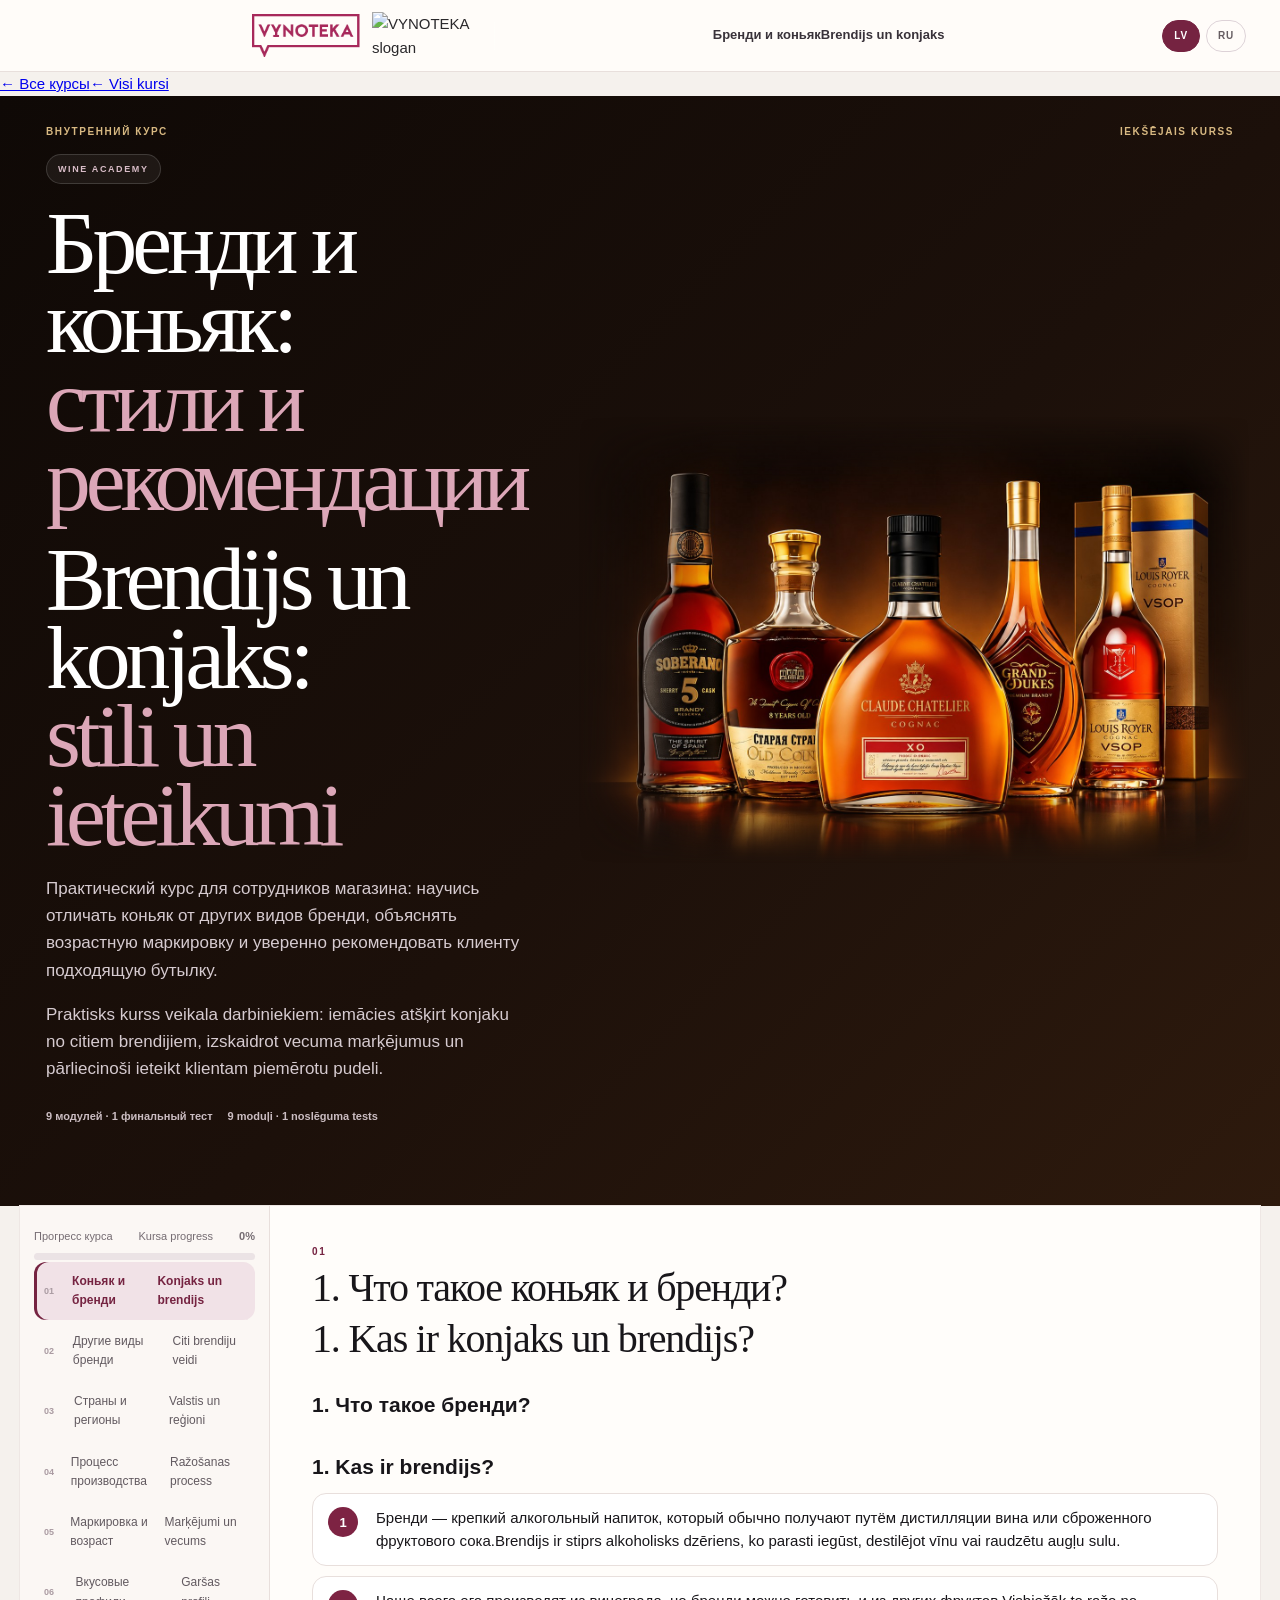
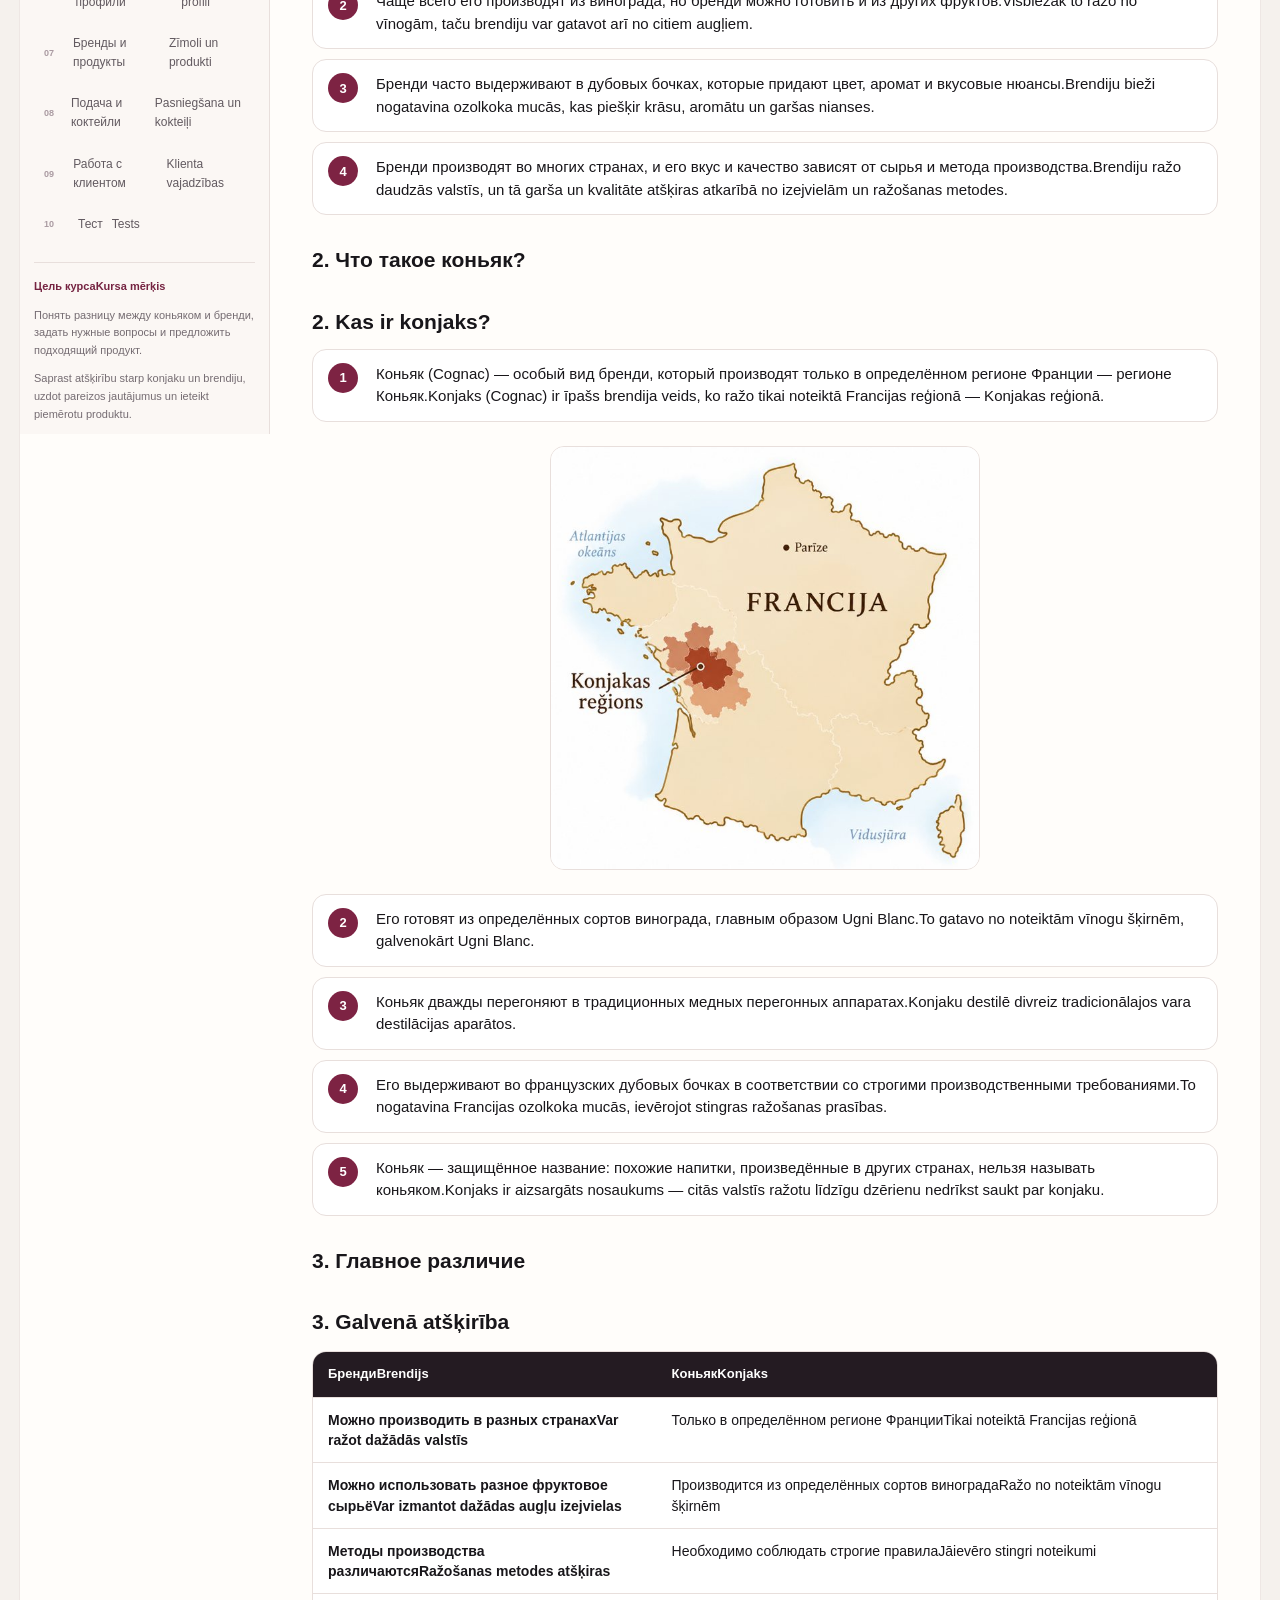
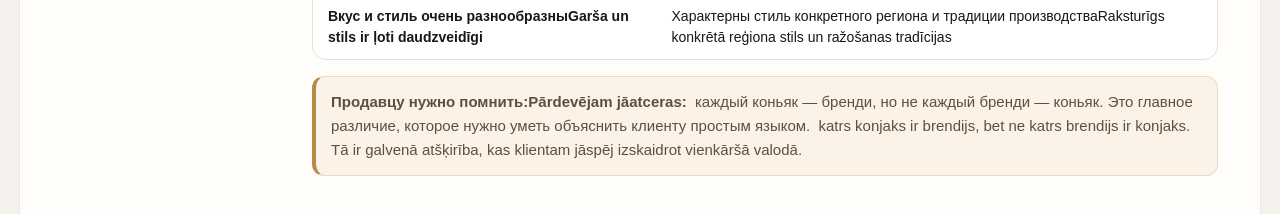
==== brandy.html @ 16ff28db "Add files via upload" ====
<!doctype html><html lang="lv"><head><meta charset="utf-8"><meta name="viewport" content="width=device-width,initial-scale=1"><title>VYNOTEKA — Viskijs / Виски</title><link rel="stylesheet" href="style.css"><style>
.fact-list{display:grid;gap:10px;margin:0 0 18px}.fact{display:grid;grid-template-columns:36px 1fr;gap:12px;align-items:start;background:#fff;border:1px solid var(--line);border-radius:14px;padding:13px 15px;line-height:1.5}.fact>b{width:30px;height:30px;border-radius:50%;background:#7d2343;color:#fff;display:grid;place-items:center;font-size:13px}
.fig{margin:4px 0 6px;border:1px solid var(--line);border-radius:14px;background:#fff;overflow:hidden}.fig img{display:block;width:100%;height:auto}.fig.narrow{max-width:430px;margin:14px auto}
.info-card .row{margin:9px 0 0;font-size:14px;line-height:1.5}.info-card .row b{display:block;color:#7d2343;font-size:11px;text-transform:uppercase;letter-spacing:.07em;margin-bottom:2px}.info-card .row.client{background:#fbf3e4;border-left:3px solid #c9a15b;padding:8px 10px;border-radius:8px}.info-card .row.warn{background:#f6eef1;border-left:3px solid #7d2343;padding:8px 10px;border-radius:8px}.info-card .num{display:inline-block;color:#c9a15b;font-weight:900;font-size:12px;letter-spacing:.1em;margin-bottom:4px}
h3.sub{margin:28px 0 10px;font-size:21px}
.table-wrap{overflow-x:auto;margin:12px 0 16px}table.edu{width:100%;border-collapse:separate;border-spacing:0;background:#fff;border:1px solid var(--line);border-radius:14px;overflow:hidden}.edu th{background:#241b22;color:#fff;text-align:left;padding:12px 15px;font-size:13px}.edu td{padding:12px 15px;border-top:1px solid var(--line);font-size:14px;line-height:1.45;vertical-align:top}.edu td:first-child{font-weight:800;width:38%}
.check-list{list-style:none;padding:0;margin:0 0 14px;display:grid;gap:8px}.check-list li{background:#fff;border:1px solid var(--line);border-left:4px solid #7d2343;border-radius:10px;padding:11px 14px;line-height:1.5;font-size:14px}
.dialog{display:grid;gap:10px;margin:8px 0 6px}.dialog>div{display:grid;grid-template-columns:140px 1fr;gap:12px;background:#fff;border:1px solid var(--line);border-radius:12px;padding:12px 14px;line-height:1.5}.dialog b{color:#7d2343;font-size:12px;letter-spacing:.06em}.dialog .rec{background:#fbf3e4;border-color:#e2cfa5}
.ex-bottles{display:flex;justify-content:center;gap:8px;margin:12px 0 4px}.ex-bottles figure{flex:0 0 calc(33.333% - 6px);min-width:0}.ex-bottles figure{margin:0;text-align:center;background:#fff;border:1px solid var(--line);border-radius:12px;padding:8px 4px 6px}.ex-bottles img{display:block;width:100%;height:150px;object-fit:contain;margin-bottom:5px}.ex-bottles figcaption{font-size:11px;font-weight:800;line-height:1.25;color:#241b22}
.brand-tiles{display:grid;grid-template-columns:1fr 1fr;gap:8px;margin:10px 0 2px}.brand-tiles div{height:62px;border:1px solid var(--line);border-radius:10px;background:#fff;display:flex;align-items:center;justify-content:center;padding:7px 9px;overflow:hidden}.brand-tiles img{display:block;max-width:100%;max-height:100%;object-fit:contain}.brand-tiles div.fill{padding:0;border:0}.brand-tiles div.fill img{width:100%;height:100%;object-fit:cover}
.brand-tiles div.span2{grid-column:span 2}
@media(max-width:650px){.fact{grid-template-columns:30px 1fr;padding:11px}.dialog>div{grid-template-columns:1fr;gap:4px}.edu td:first-child{width:auto}h3.sub{font-size:18px}}
</style><style>
.pgrid{display:grid;grid-template-columns:repeat(auto-fit,minmax(var(--min,200px),1fr));gap:14px;margin:0 0 18px}.pgrid.two{grid-template-columns:repeat(2,minmax(0,1fr));max-width:640px}
.pcard{background:#fff;border:1px solid var(--line);border-radius:18px;padding:14px;display:flex;flex-direction:column;gap:8px;box-shadow:var(--shadow)}.pcard .pic{height:190px;display:flex;align-items:center;justify-content:center;background:#fff;border-radius:12px;overflow:hidden}.pcard .pic img{display:block;max-width:100%;max-height:100%;object-fit:contain}.pcard .pic.photo img{width:100%;height:100%;object-fit:cover}
.pcard .tag{font-size:11px;font-weight:800;letter-spacing:.08em;text-transform:uppercase;color:#7d2343}.pcard h3{margin:0;font-size:18px}.pcard p{margin:0;font-size:14px;line-height:1.5}
.info-card .row.fun{background:#eef3f7;border-left:3px solid #6b8aa5;padding:8px 10px;border-radius:8px}
#landing.brandy-landing{background:linear-gradient(135deg,#0f0906 0%,#1c100a 55%,#2e1a0d 100%)}
#landing.brandy-landing .landing-hero{grid-template-columns:.8fr 1.2fr;min-height:520px}
.brandy-hero-side{display:flex;align-items:center;justify-content:center;min-width:0}
.brandy-hero-image{display:block;width:100%;max-width:840px;height:auto;margin:0 -30px 0 0;-webkit-mask-image:linear-gradient(to right,transparent 0,#000 20%,#000 90%,transparent 100%),linear-gradient(to bottom,transparent 0,#000 16%,#000 84%,transparent 100%);-webkit-mask-composite:source-in;mask-image:linear-gradient(to right,transparent 0,#000 20%,#000 90%,transparent 100%),linear-gradient(to bottom,transparent 0,#000 16%,#000 84%,transparent 100%);mask-composite:intersect}
@media(max-width:1050px){#landing.brandy-landing .landing-hero{grid-template-columns:1fr;min-height:auto}.brandy-hero-image{margin:0 auto;max-width:680px}}
p.lead{line-height:1.55;margin:0 0 14px}
</style></head><body><header class="topbar">
  <div class="brand brand-logos"><img class="brand-logo-main" alt="VYNOTEKA" src="[data-uri]"><img class="brand-logo-slogan" alt="VYNOTEKA slogan" src="assets/slogan_lv_transparent.png"></div>
  <div class="top-center"><span data-ru>Бренди и коньяк</span><span data-lv>Brendijs un konjaks</span></div>
  <div class="language-switch">
    <button id="lvBtn" class="lang active">LV</button>
    <button id="ruBtn" class="lang">RU</button>
  </div>
</header><div class="course-homebar"><a href="index.html"><span data-ru>← Все курсы</span><span data-lv>← Visi kursi</span></a></div><section id="landing" class="landing whisky-landing brandy-landing">
  <div class="landing-wrap">
    <div class="landing-topline">
      <span class="eyebrow" data-ru>ВНУТРЕННИЙ КУРС</span>
      <span class="eyebrow" data-lv>IEKŠĒJAIS KURSS</span>
    </div>
    <div class="landing-hero">
      <div class="hero-copy">
        <div class="hero-kicker">WINE ACADEMY</div>
        <h1 data-ru>Бренди и коньяк:<br><strong>стили и рекомендации</strong></h1>
        <h1 data-lv>Brendijs un konjaks:<br><strong>stili un ieteikumi</strong></h1>
        <p data-ru>Практический курс для сотрудников магазина: научись отличать коньяк от других видов бренди, объяснять возрастную маркировку и уверенно рекомендовать клиенту подходящую бутылку.</p>
        <p data-lv>Praktisks kurss veikala darbiniekiem: iemācies atšķirt konjaku no citiem brendijiem, izskaidrot vecuma marķējumus un pārliecinoši ieteikt klientam piemērotu pudeli.</p>
        <div class="hero-actions"><span class="hero-note" data-ru>9 модулей · 1 финальный тест</span><span class="hero-note" data-lv>9 moduļi · 1 noslēguma tests</span></div>
      </div>
      <div class="brandy-hero-side"><img class="brandy-hero-image" src="assets/brandy-composition.jpg" alt="Soberano, Old Coin, Claude Chatelier, Grand Dukes and Louis Royer brandy and cognac bottles"></div>
    </div>
  </div>
</section>
<div class="app whisky-app"><aside class="sidebar"><div class="progress-row"><span data-ru>Прогресс курса</span><span data-lv>Kursa progress</span><b id="progressText">0%</b></div><div class="progress"><div id="progressFill"></div></div><nav><button class="nav active" data-target="basics"><span>01</span><span data-ru>Коньяк и бренди</span><span data-lv>Konjaks un brendijs</span></button><button class="nav" data-target="types"><span>02</span><span data-ru>Другие виды бренди</span><span data-lv>Citi brendiju veidi</span></button><button class="nav" data-target="regions"><span>03</span><span data-ru>Страны и регионы</span><span data-lv>Valstis un reģioni</span></button><button class="nav" data-target="process"><span>04</span><span data-ru>Процесс производства</span><span data-lv>Ražošanas process</span></button><button class="nav" data-target="labels"><span>05</span><span data-ru>Маркировка и возраст</span><span data-lv>Marķējumi un vecums</span></button><button class="nav" data-target="flavour"><span>06</span><span data-ru>Вкусовые профили</span><span data-lv>Garšas profili</span></button><button class="nav" data-target="brands"><span>07</span><span data-ru>Бренды и продукты</span><span data-lv>Zīmoli un produkti</span></button><button class="nav" data-target="serving"><span>08</span><span data-ru>Подача и коктейли</span><span data-lv>Pasniegšana un kokteiļi</span></button><button class="nav" data-target="sales"><span>09</span><span data-ru>Работа с клиентом</span><span data-lv>Klienta vajadzības</span></button><button class="nav" data-target="exam"><span>10</span><span data-ru>Тест</span><span data-lv>Tests</span></button></nav><div class="side-note"><b data-ru>Цель курса</b><b data-lv>Kursa mērķis</b><p data-ru>Понять разницу между коньяком и бренди, задать нужные вопросы и предложить подходящий продукт.</p><p data-lv>Saprast atšķirību starp konjaku un brendiju, uzdot pareizos jautājumus un ieteikt piemērotu produktu.</p></div></aside><main class="content">
<section id="basics" class="section active"><div class="heading"><div class="eyebrow">01</div><h2 data-ru>1. Что такое коньяк и бренди?</h2><h2 data-lv>1. Kas ir konjaks un brendijs?</h2></div><h3 class="sub" data-ru>1. Что такое бренди?</h3><h3 class="sub" data-lv>1. Kas ir brendijs?</h3><div class="fact-list"><div class="fact"><b>1</b><div><span data-ru>Бренди — крепкий алкогольный напиток, который обычно получают путём дистилляции вина или сброженного фруктового сока.</span><span data-lv>Brendijs ir stiprs alkoholisks dzēriens, ko parasti iegūst, destilējot vīnu vai raudzētu augļu sulu.</span></div></div><div class="fact"><b>2</b><div><span data-ru>Чаще всего его производят из винограда, но бренди можно готовить и из других фруктов.</span><span data-lv>Visbiežāk to ražo no vīnogām, taču brendiju var gatavot arī no citiem augļiem.</span></div></div><div class="fact"><b>3</b><div><span data-ru>Бренди часто выдерживают в дубовых бочках, которые придают цвет, аромат и вкусовые нюансы.</span><span data-lv>Brendiju bieži nogatavina ozolkoka mucās, kas piešķir krāsu, aromātu un garšas nianses.</span></div></div><div class="fact"><b>4</b><div><span data-ru>Бренди производят во многих странах, и его вкус и качество зависят от сырья и метода производства.</span><span data-lv>Brendiju ražo daudzās valstīs, un tā garša un kvalitāte atšķiras atkarībā no izejvielām un ražošanas metodes.</span></div></div></div><h3 class="sub" data-ru>2. Что такое коньяк?</h3><h3 class="sub" data-lv>2. Kas ir konjaks?</h3><div class="fact-list"><div class="fact"><b>1</b><div><span data-ru>Коньяк (Cognac) — особый вид бренди, который производят только в определённом регионе Франции — регионе Коньяк.</span><span data-lv>Konjaks (Cognac) ir īpašs brendija veids, ko ražo tikai noteiktā Francijas reģionā — Konjakas reģionā.</span></div></div><figure class="fig narrow"><img src="assets/brandy-cognac-region-map.jpg" alt="Konjakas reģions Francijā" loading="lazy"></figure><div class="fact"><b>2</b><div><span data-ru>Его готовят из определённых сортов винограда, главным образом Ugni Blanc.</span><span data-lv>To gatavo no noteiktām vīnogu šķirnēm, galvenokārt Ugni Blanc.</span></div></div><div class="fact"><b>3</b><div><span data-ru>Коньяк дважды перегоняют в традиционных медных перегонных аппаратах.</span><span data-lv>Konjaku destilē divreiz tradicionālajos vara destilācijas aparātos.</span></div></div><div class="fact"><b>4</b><div><span data-ru>Его выдерживают во французских дубовых бочках в соответствии со строгими производственными требованиями.</span><span data-lv>To nogatavina Francijas ozolkoka mucās, ievērojot stingras ražošanas prasības.</span></div></div><div class="fact"><b>5</b><div><span data-ru>Коньяк — защищённое название: похожие напитки, произведённые в других странах, нельзя называть коньяком.</span><span data-lv>Konjaks ir aizsargāts nosaukums — citās valstīs ražotu līdzīgu dzērienu nedrīkst saukt par konjaku.</span></div></div></div><h3 class="sub" data-ru>3. Главное различие</h3><h3 class="sub" data-lv>3. Galvenā atšķirība</h3><div class="table-wrap"><table class="edu"><thead><tr><th><span data-ru>Бренди</span><span data-lv>Brendijs</span></th><th><span data-ru>Коньяк</span><span data-lv>Konjaks</span></th></tr></thead><tbody><tr><td><span data-ru>Можно производить в разных странах</span><span data-lv>Var ražot dažādās valstīs</span></td><td><span data-ru>Только в определённом регионе Франции</span><span data-lv>Tikai noteiktā Francijas reģionā</span></td></tr><tr><td><span data-ru>Можно использовать разное фруктовое сырьё</span><span data-lv>Var izmantot dažādas augļu izejvielas</span></td><td><span data-ru>Производится из определённых сортов винограда</span><span data-lv>Ražo no noteiktām vīnogu šķirnēm</span></td></tr><tr><td><span data-ru>Методы производства различаются</span><span data-lv>Ražošanas metodes atšķiras</span></td><td><span data-ru>Необходимо соблюдать строгие правила</span><span data-lv>Jāievēro stingri noteikumi</span></td></tr><tr><td><span data-ru>Вкус и стиль очень разнообразны</span><span data-lv>Garša un stils ir ļoti daudzveidīgi</span></td><td><span data-ru>Характерны стиль конкретного региона и традиции производства</span><span data-lv>Raksturīgs konkrētā reģiona stils un ražošanas tradīcijas</span></td></tr></tbody></table></div><div class="gold-note"><b data-ru>Продавцу нужно помнить:</b><b data-lv>Pārdevējam jāatceras:</b><span data-ru> каждый коньяк — бренди, но не каждый бренди — коньяк. Это главное различие, которое нужно уметь объяснить клиенту простым языком.</span><span data-lv> katrs konjaks ir brendijs, bet ne katrs brendijs ir konjaks. Tā ir galvenā atšķirība, kas klientam jāspēj izskaidrot vienkāršā valodā.</span></div></section>
<section id="types" class="section"><div class="heading"><div class="eyebrow">02</div><h2 data-ru>2. Другие виды бренди</h2><h2 data-lv>2. Citi brendiju veidi</h2></div><p class="lead" data-ru>Для знания — различают и другие виды бренди:</p><p class="lead" data-lv>Zināšanai — izšķir arī citus brendija veidus:</p><div class="grid-3"><article class="card info-card"><span class="num">01</span><h3 data-ru>Арманьяк (Armagnac)</h3><h3 data-lv>Armanjaks</h3><div class="row"><b><span data-ru>Что это?</span><span data-lv>Kas tas ir?</span></b><span data-ru>Французский виноградный бренди, как и коньяк, но его производят в другом регионе Франции (Гасконь, юго-запад Франции, зона Armagnac) и с иной традицией дистилляции. В отличие от коньяка, который обычно дважды перегоняют в медных аппаратах pot still, арманьяк часто перегоняют один раз. Это один из старейших видов французского бренди.</span><span data-lv>Franču vīnogu brendijs, līdzīgi kā konjaks, taču to ražo citā Francijas reģionā (Gaskoņas reģionā Francijas dienvidrietumos, Armagnac ražošanas zonā) un ar atšķirīgu destilācijas tradīciju. Atšķirībā no konjaka, ko parasti destilē divreiz vara pot still aparātos, armanjaku bieži destilē vienu reizi. Tas ir viens no senākajiem Francijas brendija veidiem.</span></div></article><article class="card info-card"><span class="num">02</span><h3 data-ru>Кальвадос</h3><h3 data-lv>Calvados</h3><div class="row"><b><span data-ru>Что это?</span><span data-lv>Kas tas ir?</span></b><span data-ru>Французский дистиллят из яблочного или яблочно-грушевого сидра из Нормандии. Это разновидность фруктового бренди, а не виноградный бренди. Во вкусе могут быть свежие или запечённые яблоки, груши, специи и дуб.</span><span data-lv>Francijas ābolu vai ābolu un bumbieru sidra destilāts no Normandijas. Tas ir augļu brendija paveids, nevis vīnogu brendijs. Garšā var būt svaigi vai cepti āboli, bumbieri, garšvielas un ozols.</span></div><div class="row client"><b><span data-ru>В продаже</span><span data-lv>Pārdošanā</span></b><span data-ru>подходит клиентам, которые хотят фруктовую альтернативу коньяку или ищут что-то интересное для дегустации.</span><span data-lv>piemērots klientiem, kuri vēlas augļainu alternatīvu konjakam vai meklē ko interesantu degustācijai.</span></div></article><article class="card info-card"><span class="num">03</span><h3 data-ru>Brandy de Jerez</h3><h3 data-lv>Brandy de Jerez</h3><div class="row"><b><span data-ru>Что это?</span><span data-lv>Kas tas ir?</span></b><span data-ru>Испанский виноградный бренди, который выдерживают в дубовых бочках по системе Solera. Часто выражены ноты сухофруктов, ванили, карамели и дуба.</span><span data-lv>Spāņu vīnogu brendijs, kas tiek izturēts ozolkoka mucās pēc Solera sistēmas. Bieži tam ir izteiktas žāvētu augļu, vaniļas, karameļu un ozola notis.</span></div><div class="row client"><b><span data-ru>В продаже</span><span data-lv>Pārdošanā</span></b><span data-ru>хорошая альтернатива коньяку, особенно для клиента, который ищет испанский продукт или хорошее соотношение цены и качества.</span><span data-lv>laba alternatīva konjakam, īpaši klientam, kurš meklē spāņu produktu vai labu cenas un kvalitātes attiecību.</span></div></article><article class="card info-card"><span class="num">04</span><h3 data-ru>Писко (Pisco)</h3><h3 data-lv>Pisco</h3><div class="row"><b><span data-ru>Что это?</span><span data-lv>Kas tas ir?</span></b><span data-ru>Виноградный дистиллят из Перу и Чили, который традиционно не выдерживают в дубовых бочках, поэтому он сохраняет свежий характер винограда и фруктов и остаётся прозрачным.</span><span data-lv>Vīnogu destilāts no Peru un Čīles, ko tradicionāli neiztur ozolkoka mucās, tāpēc tas saglabā svaigu vīnogu un augļu raksturu un ir caurspīdīgs.</span></div><div class="row client"><b><span data-ru>В продаже</span><span data-lv>Pārdošanā</span></b><span data-ru>интересен клиентам, которые хотят попробовать что-то необычное, и любителям коктейлей. Классический коктейль — Pisco Sour.</span><span data-lv>interesants klientiem, kuri vēlas izmēģināt ko neparastu, un kokteiļu cienītājiem. Klasisks kokteilis — Pisco Sour.</span></div></article><article class="card info-card"><span class="num">05</span><h3 data-ru>Метакса (Metaxa)</h3><h3 data-lv>Metaxa</h3><div class="row"><b><span data-ru>Что это?</span><span data-lv>Kas tas ir?</span></b><span data-ru>Греческий напиток, в состав которого входят выдержанные винные дистилляты, сладкие вина Muscat с островов Эгейского моря (главным образом Самоса) и секретная смесь средиземноморских трав и ароматических компонентов, включая лепестки роз. Компоненты смешивают и вместе выдерживают в дубовых бочках.</span><span data-lv>Grieķijas dzēriens, kura sastāvā ir izturēti vīna destilāti, saldie Muscat vīni no Egejas jūras salām (galvenokārt Samosas) un slepens Vidusjūras augu un aromātisko sastāvdaļu maisījums, tostarp rožu ziedlapiņas. Sastāvdaļas tiek sajauktas un kopā nogatavinātas ozolkoka mucās.</span></div><div class="row warn"><b><span data-ru>Важно</span><span data-lv>Svarīgi</span></b><span data-ru>из-за этих особых компонентов Metaxa даже не настоящий бренди, а особый напиток, родственный бренди.</span><span data-lv>šo īpašo sastāvdaļu dēļ Metaxa pat nav īsts brendijs, bet brendijam radniecīgs īpašs dzēriens.</span></div></article><article class="card info-card"><span class="num">06</span><h3 data-ru>Граппа (Grappa)</h3><h3 data-lv>Grappa</h3><div class="row"><b><span data-ru>Что это?</span><span data-lv>Kas tas ir?</span></b><span data-ru>Итальянский дистиллят из виноградных выжимок. Его производят из кожицы, косточек и других отходов виноделия, а не из самого вина. Может быть прозрачной или выдержанной в бочках.</span><span data-lv>Itāļu vīnogu izspaidu destilāts. To ražo no vīnogu mizām, sēkliņām un citām vīna ražošanas atliekām, nevis no paša vīna. Var būt caurspīdīga vai mucās izturēta.</span></div><div class="row fun"><b><span data-ru>Интересно</span><span data-lv>Interesanti</span></b><span data-ru>хороший пример того, как используют побочные продукты виноделия.</span><span data-lv>labs piemērs, kā izmantot vīna ražošanas blakusproduktus.</span></div></article><article class="card info-card"><span class="num">07</span><h3 data-ru>Чача (Chacha)</h3><h3 data-lv>Čača</h3><div class="row"><b><span data-ru>Что это?</span><span data-lv>Kas tas ir?</span></b><span data-ru>Традиционный грузинский крепкий алкогольный напиток, который в основном производят перегонкой виноградных выжимок — кожицы, косточек и остатков мякоти после производства вина. Обычно она прозрачная, с ярким виноградным ароматом, но бывают и выдержанные в дубовых бочках версии. По принципу производства похожа на итальянскую граппу.</span><span data-lv>Tradicionāls gruzīnu stiprais alkoholiskais dzēriens, ko galvenokārt ražo, destilējot vīnogu izspaidas — mizas, sēkliņas un mīkstuma atlikumus pēc vīna ražošanas. Parasti tā ir caurspīdīga, ar izteiktu vīnogu aromātu, taču mēdz būt arī ozolkoka mucās izturētas versijas. Pēc ražošanas principa tā ir līdzīga itāļu grappai.</span></div></article><article class="card info-card"><span class="num">08</span><h3 data-ru>Сливовица (Slivovitz)</h3><h3 data-lv>Šljivovica</h3><div class="row"><b><span data-ru>Что это?</span><span data-lv>Kas tas ir?</span></b><span data-ru>Сливовый бренди, особенно характерный для Сербии и других балканских стран. Может быть как прозрачным, так и выдержанным в бочках.</span><span data-lv>Plūmju brendijs, īpaši raksturīgs Serbijai un citām Balkānu valstīm. Var būt gan dzidrs, gan mucās izturēts.</span></div></article><article class="card info-card"><span class="num">09</span><h3 data-ru>Пуар Вильямс (Poire Williams)</h3><h3 data-lv>Poire Williams</h3><div class="row"><b><span data-ru>Что это?</span><span data-lv>Kas tas ir?</span></b><span data-ru>Французский или швейцарский грушевый дистиллят с интенсивным, свежим грушевым ароматом. Обычно прозрачный и не выдерживается в дубовых бочках.</span><span data-lv>Franču vai Šveiciešu bumbieru destilāts ar intensīvu, svaigu bumbieru aromātu. Parasti ir caurspīdīgs un netiek izturēts ozolkoka mucās.</span></div><div class="row fun"><b><span data-ru>Интересно</span><span data-lv>Interesanti</span></b><span data-ru>в некоторых бутылках можно увидеть целую грушу, выращенную прямо в бутылке.</span><span data-lv>dažās pudelēs var redzēt veselu bumbieri, kas izaudzēts tieši pudelē.</span></div></article><article class="card info-card"><span class="num">10</span><h3 data-ru>Киршвассер (Kirschwasser)</h3><h3 data-lv>Kirschwasser</h3><div class="row"><b><span data-ru>Что это?</span><span data-lv>Kas tas ir?</span></b><span data-ru>Вишнёвый дистиллят из Германии и Швейцарии, обычно прозрачный и сухой, с выраженным вишнёвым ароматом. Это не сладкий вишнёвый ликёр.</span><span data-lv>Ķiršu destilāts no Vācijas un Šveices, parasti caurspīdīgs un sauss, ar izteiktu ķiršu aromātu. Tas nav salds ķiršu liķieris.</span></div><div class="row fun"><b><span data-ru>Интересно</span><span data-lv>Interesanti</span></b><span data-ru>его используют и в классическом шварцвальдском вишнёвом торте.</span><span data-lv>to izmanto arī klasiskajā Švarcvaldes ķiršu kūkā.</span></div></article></div></section>
<section id="regions" class="section"><div class="heading"><div class="eyebrow">03</div><h2 data-ru>3. Основные страны-производители и регионы</h2><h2 data-lv>3. Galvenās ražotājvalstis un reģioni</h2></div><p class="lead" data-ru>Бренди производят во многих странах мира, но у каждой есть свои традиции, методы производства и вкусовой характер. В этом разделе основное внимание уделено виноградному бренди, его происхождению и специфике регионов.</p><p class="lead" data-lv>Brendiju ražo daudzās pasaules valstīs, taču katrai ir savas tradīcijas, ražošanas metodes un garšas raksturs. Šajā sadaļā galveno uzmanību pievēršam vīnogu brendijam, tā izcelsmei un reģionu specifikai.</p><div class="grid-3"><article class="card info-card"><span class="num">01</span><h3 data-ru>Франция (France)</h3><h3 data-lv>Francija</h3><div class="row"><b><span data-ru>Коньяк</span><span data-lv>Konjaks</span></b><span data-ru>самый узнаваемый в мире французский виноградный бренди.</span><span data-lv>starptautiski atpazīstamākais franču vīnogu brendijs.</span></div><div class="row"><b><span data-ru>Арманьяк</span><span data-lv>Armanjaks</span></b><span data-ru>традиционный бренди региона Гасконь.</span><span data-lv>tradicionāls Gaskoņas reģiona brendijs.</span></div><div class="row"><b><span data-ru>Другие французские винные дистилляты</span><span data-lv>Citi franču vīna destilāti</span></b><span data-ru>например, Fine de Bourgogne и Fine Bordeaux, которые показывают, что традиция виноградного бренди существует и за пределами двух самых известных регионов.</span><span data-lv>piemēram, Fine de Bourgogne un Fine Bordeaux, kas parāda, ka vīnogu brendija tradīcija pastāv arī ārpus abiem slavenākajiem reģioniem.</span></div><div class="row warn"><b><span data-ru>Важно</span><span data-lv>Svarīgi</span></b><span data-ru>коньяк и арманьяк — два разных региональных виноградных бренди Франции. Их названия можно использовать только для продуктов, соответствующих требованиям происхождения.</span><span data-lv>konjaks un armanjaks ir divi atšķirīgi Francijas reģionālie vīnogu brendiji. To nosaukumus drīkst izmantot tikai produktiem, kas atbilst attiecīgās izcelsmes prasībām.</span></div></article><article class="card info-card"><span class="num">02</span><h3 data-ru>Испания (Spain) — Brandy de Jerez</h3><h3 data-lv>Spānija</h3><div class="row"><b><span data-ru>Регион</span><span data-lv>Reģions</span></b><span data-ru>На юге Испании, в Андалусии, находится регион Херес (Jerez), известный производством хереса и традицией Brandy de Jerez.</span><span data-lv>Spānijas dienvidos, Andalūzijā, atrodas Jerez reģions, kas pazīstams ar šerija vīna ražošanu un Brandy de Jerez tradīciju.</span></div><div class="row"><b><span data-ru>Бочки</span><span data-lv>Mucas</span></b><span data-ru>Бренди выдерживают в дубовых бочках, в которых ранее мог выдерживаться херес.</span><span data-lv>Brendiju iztur ozolkoka mucās, kurās iepriekš var būt izturēts šerija vīns.</span></div><div class="row"><b><span data-ru>Solera</span><span data-lv>Solera</span></b><span data-ru>Характерна система Solera, в которой постепенно смешивают дистилляты разного возраста.</span><span data-lv>Raksturīga ir Solera sistēma, kurā pakāpeniski tiek sajaukti dažāda vecuma destilāti.</span></div><div class="row"><b><span data-ru>Вкус</span><span data-lv>Garša</span></b><span data-ru>В вкусовом профиле часто встречаются сухофрукты, карамель, ваниль и ноты дуба.</span><span data-lv>Garšas profilā bieži sastopami žāvēti augļi, karamele, vaniļa un ozola notis.</span></div><div class="row client"><b><span data-ru>Продавцу нужно знать</span><span data-lv>Pārdevējam jāzina</span></b><span data-ru>Brandy de Jerez — важная альтернатива французскому коньяку, особенно для клиентов, которые хотят познакомиться с испанским стилем.</span><span data-lv>Brandy de Jerez ir nozīmīga alternatīva franču konjakam, īpaši klientiem, kuri vēlas iepazīt spāņu stilu.</span></div></article><article class="card info-card"><span class="num">03</span><h3 data-ru>Армения (Armenia)</h3><h3 data-lv>Armēnija</h3><div class="row"><b><span data-ru>Традиция</span><span data-lv>Tradīcija</span></b><span data-ru>В Армении давние традиции производства виноградных дистиллятов. Страна известна на международном уровне виноградным бренди, выдержанным в дубовых бочках, в том числе брендом ARARAT.</span><span data-lv>Armēnijai ir senas vīnogu destilātu ražošanas tradīcijas. Valsts ir starptautiski pazīstama ar ozolkoka mucās izturētu vīnogu brendiju, tostarp ARARAT zīmolu.</span></div><div class="row"><b><span data-ru>Производство</span><span data-lv>Ražošana</span></b><span data-ru>В производстве используют виноградные дистилляты, которые выдерживают в дубовых бочках.</span><span data-lv>Ražošanā izmanto vīnogu destilātus, kurus iztur ozolkoka mucās.</span></div><div class="row"><b><span data-ru>Вкус</span><span data-lv>Garša</span></b><span data-ru>Во вкусе часто встречаются ноты сухофруктов, ванили, карамели и специй.</span><span data-lv>Garšā bieži sastopamas žāvētu augļu, vaniļas, karameļu un garšvielu notis.</span></div><div class="row"><b><span data-ru>Название</span><span data-lv>Nosaukums</span></b><span data-ru>Армянский бренди иногда исторически называют «армянским коньяком», но юридически название Cognac зарезервировано за продуктами французского региона Коньяк.</span><span data-lv>Armēnijas brendiju dažkārt vēsturiski dēvē par „Armēnijas konjaku”, taču juridiski Cognac nosaukums ir rezervēts Francijas Konjakas reģiona produktiem.</span></div><div class="row client"><b><span data-ru>Продавцу нужно знать</span><span data-lv>Pārdevējam jāzina</span></b><span data-ru>армянский бренди — отдельная категория продуктов со своей историей и стилем, а не коньяк.</span><span data-lv>Armēnijas brendijs ir atsevišķa produktu kategorija ar savu vēsturi un stilu, nevis konjaks.</span></div></article><article class="card info-card"><span class="num">04</span><h3 data-ru>Грузия (Georgia)</h3><h3 data-lv>Gruzija</h3><div class="row"><b><span data-ru>Традиция</span><span data-lv>Tradīcija</span></b><span data-ru>Грузия — одна из древнейших винодельческих стран мира, и переработка винограда здесь связана с разными традициями дистиллятов.</span><span data-lv>Gruzija ir viena no senākajām vīna darīšanas zemēm pasaulē, un vīnogu pārstrāde šeit saistīta ar dažādām destilātu tradīcijām.</span></div><div class="row"><b><span data-ru>Дистилляты</span><span data-lv>Destilāti</span></b><span data-ru>В стране производят виноградные дистилляты, в том числе выдержанные бренди.</span><span data-lv>Valstī ražo vīnogu destilātus, tostarp izturētus brendijus.</span></div><div class="row"><b><span data-ru>Чача</span><span data-lv>Čača</span></b><span data-ru>Более широко известна и чача — традиционный дистиллят из виноградных выжимок.</span><span data-lv>Plašāk pazīstama ir arī čača — tradicionāls vīnogu izspaidu destilāts.</span></div><div class="row"><b><span data-ru>Производители</span><span data-lv>Ražotāji</span></b><span data-ru>Производители и продукты различаются по сырью и методу выдержки.</span><span data-lv>Ražotāji un produkti atšķiras pēc izejvielām un izturēšanas metodes.</span></div><div class="row client"><b><span data-ru>Продавцу нужно знать</span><span data-lv>Pārdevējam jāzina</span></b><span data-ru>Грузия — важный пример региональных традиций винных и виноградных дистиллятов, но чача — это не то же самое, что винный бренди.</span><span data-lv>Gruzija ir nozīmīga reģionālo vīna un vīnogu destilātu tradīciju piemērs, taču čača nav tas pats, kas vīna brendijs.</span></div></article></div><figure class="fig narrow" style="max-width:640px"><img src="assets/brandy-pomace-infographic.jpg" alt="Kas ir vīnogu izspaidas?" loading="lazy"></figure><h3 class="sub" data-ru>5. Другие страны — краткий обзор</h3><h3 class="sub" data-lv>5. Citas valstis — īss ieskats</h3><div class="table-wrap"><table class="edu"><thead><tr><th><span data-ru>Страна</span><span data-lv>Valsts</span></th><th><span data-ru>Характерная традиция</span><span data-lv>Raksturīgā tradīcija</span></th></tr></thead><tbody><tr><td><span data-ru>Германия</span><span data-lv>Vācija</span></td><td><span data-ru>Weinbrand — винный дистиллят, который выдерживают в деревянных бочках. В Германии и соседних странах встречается также Kirschwasser — прозрачный вишнёвый дистиллят.</span><span data-lv>Weinbrand — vīna destilāts, ko iztur koka mucās. Vācijā un kaimiņvalstīs sastopams arī Kirschwasser — caurspīdīgs ķiršu destilāts.</span></td></tr><tr><td><span data-ru>Швейцария</span><span data-lv>Šveice</span></td><td><span data-ru>Kirschwasser — традиционный вишнёвый дистиллят, особенно связанный с регионом Цуг.</span><span data-lv>Kirschwasser — tradicionāls ķiršu destilāts, īpaši saistīts ar Cūgas reģionu.</span></td></tr><tr><td><span data-ru>Португалия</span><span data-lv>Portugāle</span></td><td><span data-ru>Aguardente vínica — винный дистиллят, который используют и при производстве портвейна.</span><span data-lv>Aguardente vínica — vīna destilāts, ko izmanto arī portvīna ražošanā.</span></td></tr><tr><td><span data-ru>Италия</span><span data-lv>Itālija</span></td><td><span data-ru>Grappa — дистиллят из виноградных выжимок.</span><span data-lv>Grappa — vīnogu izspaidu destilāts.</span></td></tr><tr><td><span data-ru>Перу и Чили</span><span data-lv>Peru un Čīle</span></td><td><span data-ru>Pisco — виноградный дистиллят с характерными для каждой страны традициями производства.</span><span data-lv>Pisco — vīnogu destilāts ar katrai valstij raksturīgām ražošanas tradīcijām.</span></td></tr><tr><td><span data-ru>Грузия</span><span data-lv>Gruzija</span></td><td><span data-ru>Традиции виноградных дистиллятов, включая чачу — дистиллят из виноградных выжимок.</span><span data-lv>Vīnogu destilātu tradīcijas, tostarp čača — vīnogu izspaidu destilāts.</span></td></tr></tbody></table></div></section>
<section id="process" class="section"><div class="heading"><div class="eyebrow">04</div><h2 data-ru>4. Процесс производства</h2><h2 data-lv>4. Ražošanas process</h2></div><div class="fact-list"><div class="fact"><b>1</b><div><strong><span data-ru>Сырьё и приготовление вина.</span><span data-lv>Izejvielas un vīna gatavošana.</span></strong> <span data-ru>Для виноградного бренди используют виноград, из которого выжимают сок и сбраживают его, превращая в вино. Обычно используют сухое вино с относительно низким содержанием алкоголя (около 8–10%), подходящее для дальнейшей дистилляции. Другие виды бренди и фруктовых дистиллятов можно делать также из яблок, груш, вишни, слив или виноградных выжимок; например, граппу и чачу делают из виноградных выжимок.</span><span data-lv>Vīnogu brendija ražošanai izmanto vīnogas, no kurām izspiež sulu un raudzē to, pārvēršot vīnā. Parasti izmanto sausu, salīdzinoši zema alkohola satura vīnu (aptuveni 8–10% alkohola), kas piemērots turpmākai destilācijai. Citus brendiju un augļu destilātu veidus var ražot arī no āboliem, bumbieriem, ķiršiem, plūmēm vai vīnogu izspaidām, piemēram, grappu un čaču gatavo no vīnogu izspaidām.</span></div></div><div class="fact"><b>2</b><div><strong><span data-ru>Дистилляция.</span><span data-lv>Destilācija.</span></strong> <span data-ru>Вино нагревают в перегонном аппарате, чтобы отделить и сконцентрировать алкоголь и ароматические вещества. Количество перегонок и оборудование различаются в зависимости от вида бренди.</span><span data-lv>Vīnu karsē destilācijas aparātā, lai atdalītu un koncentrētu alkoholu un aromātiskās vielas. Destilācijas reižu skaits un iekārtas atšķiras atkarībā no brendija veida.</span></div></div><div class="fact"><b>3</b><div><strong><span data-ru>Выдержка в дубовых бочках.</span><span data-lv>Nogatavināšana ozolkoka mucās.</span></strong> <span data-ru>Многие виноградные бренди выдерживают в дубовых бочках, где они приобретают цвет, мягкость и ароматы, например ванили, специй и древесины. Требования к выдержке различаются в зависимости от категории продукта.</span><span data-lv>Daudzus vīnogu brendijus iztur ozolkoka mucās, kur tie iegūst krāsu, maigumu un aromātus, piemēram, vaniļas, garšvielu un koksnes notis. Izturēšanas prasības atšķiras pēc produkta kategorijas.</span></div></div><div class="fact"><b>4</b><div><strong><span data-ru>Купажирование и розлив.</span><span data-lv>Blendēšana un iepildīšana pudelēs.</span></strong> <span data-ru>Производитель может смешивать дистилляты разного возраста и свойств, чтобы добиться неизменного стиля вкуса. После проверки качества напиток разливают по бутылкам.</span><span data-lv>Ražotājs var sajaukt dažāda vecuma un īpašību destilātus, lai panāktu nemainīgu garšas stilu. Pēc kvalitātes pārbaudes dzērienu iepilda pudelēs.</span></div></div></div><div class="gold-note"><b data-ru>Главное, что нужно помнить:</b><b data-lv>Galvenais, kas jāatceras:</b><span data-ru> сырьё → ферментация → дистилляция → выдержка (если предусмотрена) → купажирование → бутылка.</span><span data-lv> izejviela → fermentācija → destilācija → izturēšana (ja paredzēta) → blendēšana → pudele.</span></div></section>
<section id="labels" class="section"><div class="heading"><div class="eyebrow">05</div><h2 data-ru>5. Категории и маркировка возраста</h2><h2 data-lv>5. Kategorijas un vecuma marķējumi</h2></div><p class="lead" data-ru>Возрастная маркировка помогает понять, как долго выдерживался бренди и какой вкусовой профиль можно ожидать. Однако требования к маркировке различаются в зависимости от категории напитка и страны происхождения.</p><p class="lead" data-lv>Vecuma marķējums palīdz saprast, cik ilgi brendijs ir izturēts un kādu garšas profilu no tā var sagaidīt. Tomēr marķējumu prasības atšķiras atkarībā no dzēriena kategorijas un izcelsmes valsts.</p><h3 class="sub" data-ru>1. Возрастная маркировка коньяка</h3><h3 class="sub" data-lv>1. Konjaka vecuma marķējumi</h3><div class="pgrid " style="--min:210px"><article class="pcard"><div class="pic"><img src="assets/cognac-vs-martell.jpg" alt="Martell VS" loading="lazy"></div><span class="tag"><span data-ru>Martell VS</span><span data-lv>Martell VS</span></span><h3 data-ru>VS — Very Special</h3><h3 data-lv>VS — Very Special</h3><p data-ru>Самая молодая базовая маркировка коньяка. Самый молодой дистиллят в купаже должен выдерживаться в дубовой бочке не менее 2 лет. Обычно более свежий, фруктовый и подходит также для коктейлей.</p><p data-lv>Jaunākais konjaka pamatmarķējums. Jaunākajam destilātam maisījumā jābūt izturētam ozolkoka mucā vismaz 2 gadus. Parasti svaigāks, augļaināks un piemērots arī kokteiļiem.</p></article><article class="pcard"><div class="pic"><img src="assets/cognac-vsop-courvoisier.jpg" alt="Courvoisier VSOP" loading="lazy"></div><span class="tag"><span data-ru>Courvoisier VSOP</span><span data-lv>Courvoisier VSOP</span></span><h3 data-ru>VSOP — Very Superior Old Pale</h3><h3 data-lv>VSOP — Very Superior Old Pale</h3><p data-ru>Самый молодой дистиллят должен быть выдержан не менее 4 лет. Часто заметнее ноты ванили, специй и дуба, вкус становится более округлым.</p><p data-lv>Jaunākajam destilātam jābūt vismaz 4 gadus izturētam. Bieži izteiktākas vaniļas, garšvielu un ozola notis, garša kļūst apaļāka.</p></article><article class="pcard"><div class="pic"><img src="assets/cognac-xo-remy-martin.jpg" alt="Rémy Martin XO" loading="lazy"></div><span class="tag"><span data-ru>Rémy Martin XO</span><span data-lv>Rémy Martin XO</span></span><h3 data-ru>XO — Extra Old</h3><h3 data-lv>XO — Extra Old</h3><p data-ru>Самый молодой дистиллят должен быть выдержан не менее 10 лет. Часто более богатый и сложный аромат с сухофруктами, специями и более долгим послевкусием.</p><p data-lv>Jaunākajam destilātam jābūt vismaz 10 gadus izturētam. Bieži bagātīgāks un sarežģītāks aromāts ar žāvētiem augļiem, garšvielām un ilgāku pēcgaršu.</p></article><article class="pcard"><div class="pic"><img src="assets/cognac-xxo-hennessy.jpg" alt="Hennessy XO" loading="lazy"></div><span class="tag"><span data-ru>Hennessy XO</span><span data-lv>Hennessy XO</span></span><h3 data-ru>XXO — Extra Extra Old</h3><h3 data-lv>XXO — Extra Extra Old</h3><p data-ru>Самый молодой дистиллят должен быть выдержан не менее 14 лет. Обычно это коньяк премиум-класса с ярко развитым, сложным вкусовым профилем.</p><p data-lv>Jaunākajam destilātam jābūt vismaz 14 gadus izturētam. Parasti šis ir premium klases konjaks ar izteikti attīstītu, kompleksu garšas profilu.</p></article></div><div class="gold-note"><b data-ru>Важно:</b><b data-lv>Svarīgi:</b><span data-ru> в купаже могут быть и гораздо более старые дистилляты. Маркировка указывает на минимальный срок выдержки самого молодого дистиллята, а не на средний возраст всех компонентов купажа.</span><span data-lv> maisījumā var būt arī daudz vecāki destilāti. Marķējums norāda uz jaunākā destilāta minimālo izturēšanas laiku, nevis visu maisījuma sastāvdaļu vidējo vecumu.</span></div><h3 class="sub" data-ru>2. Как возраст влияет на вкус и цену?</h3><h3 class="sub" data-lv>2. Kā vecums ietekmē garšu un cenu?</h3><p class="lead" data-ru>Чем дольше дистиллят выдерживается в дубовой бочке, тем больше он обычно приобретает аромата древесины, ванили, специй и сухофруктов. Вкус часто становится мягче и сложнее, но более долгая выдержка автоматически не означает, что напиток будет лучше.</p><p class="lead" data-lv>Jo ilgāk destilāts izturēts ozolkoka mucā, jo vairāk tas parasti iegūst koksnes, vaniļas, garšvielu un žāvētu augļu aromātu. Garša bieži kļūst maigāka un sarežģītāka, taču ilgāka izturēšana automātiski nenozīmē, ka dzēriens būs labāks.</p><p class="lead" data-ru>Цена может расти из-за длительности выдержки, редкости дистиллятов, производственных затрат и репутации бренда.</p><p class="lead" data-lv>Cena var pieaugt izturēšanas ilguma, destilātu retuma, ražošanas izmaksu un zīmola reputācijas dēļ.</p><h3 class="sub" data-ru>3. Почему у бренди других стран разная маркировка?</h3><h3 class="sub" data-lv>3. Kāpēc citu valstu brendijiem ir atšķirīgi marķējumi?</h3><p class="lead" data-ru>У каждой категории бренди могут быть свои правила и возрастная маркировка.</p><p class="lead" data-lv>Katrai brendija kategorijai var būt savi noteikumi un vecuma marķējumi.</p><ul class="check-list"><li><span data-ru><strong>Арманьяк:</strong> используют также VS, VSOP и XO, но минимальный возраст XO — 6 лет, а не 10, как у коньяка.</span><span data-lv><strong>Armanjaks:</strong> izmanto arī VS, VSOP un XO, taču XO minimālais vecums ir 6 gadi, nevis 10 kā konjakam.</span></li><li><span data-ru><strong>Brandy de Jerez:</strong> используют категории Solera, Solera Reserva и Solera Gran Reserva. Для них установлен средний срок выдержки не менее 6 месяцев, 1 года и 3 лет соответственно.</span><span data-lv><strong>Brandy de Jerez:</strong> izmanto kategorijas Solera, Solera Reserva un Solera Gran Reserva. Tām noteikts attiecīgi vismaz 6 mēnešu, 1 gada un 3 gadu vidējais izturēšanas laiks.</span></li><li><span data-ru><strong>Другие бренди:</strong> могут указывать конкретное количество лет выдержки или использовать собственные названия продуктов производителя. Всегда нужно проверять правила конкретной категории.</span><span data-lv><strong>Citi brendiji:</strong> var norādīt konkrētu izturēšanas gadu skaitu vai izmantot ražotāja paša produktu nosaukumus. Vienmēr jāpārbauda konkrētās kategorijas noteikumi.</span></li></ul><div class="gold-note"><b data-ru>Важно для продавца:</b><b data-lv>Svarīgi pārdevējam:</b><span data-ru> одинаковая маркировка не всегда означает одинаковую длительность выдержки в разных категориях бренди.</span><span data-lv> vienāds marķējums ne vienmēr nozīmē vienādu izturēšanas ilgumu dažādās brendija kategorijās.</span></div><h3 class="sub" data-ru>Интересно! Что такое система Solera?</h3><h3 class="sub" data-lv>Interesanti! Kas ir Solera sistēma?</h3><p class="lead" data-ru>Solera — традиционная испанская система, которую используют при производстве хереса и Brandy de Jerez, чтобы постепенно смешивать напитки разного возраста и сохранять неизменный стиль вкуса.</p><p class="lead" data-lv>Solera ir tradicionāla spāņu sistēma, ko izmanto šerija un Brandy de Jerez ražošanā, lai pakāpeniski sajauktu dažāda vecuma dzērienus un saglabātu nemainīgu garšas stilu.</p><p class="lead" style="font-weight:800" data-ru>Как она работает?</p><p class="lead" style="font-weight:800" data-lv>Kā tā darbojas?</p><ul class="check-list"><li><span data-ru>Напиток хранят в нескольких рядах, или уровнях, бочек.</span><span data-lv>Dzērienu glabā vairākās mucu rindās jeb līmeņos.</span></li><li><span data-ru>Из самого старого ряда бочек берут часть напитка для розлива по бутылкам.</span><span data-lv>No vecākās mucu rindas paņem daļu dzēriena iepildīšanai pudelēs.</span></li><li><span data-ru>Освободившееся место пополняют напитком из более молодого ряда бочек, а его, в свою очередь, пополняют ещё более молодым дистиллятом.</span><span data-lv>Tukšo vietu papildina ar dzērienu no jaunākas mucu rindas, bet to savukārt papildina ar vēl jaunāku destilātu.</span></li></ul><p class="lead" data-ru>Таким образом, дистилляты разного возраста постепенно смешиваются, и конечный продукт приобретает характерный, стабильный вкусовой профиль.</p><p class="lead" data-lv>Tādējādi dažāda vecuma destilāti pakāpeniski sajaucas, un gala produkts iegūst raksturīgu, konsekventu garšas profilu.</p><figure class="fig"><img src="assets/brandy-solera-cellar.jpg" alt="Solera pagrabs" loading="lazy"></figure></section>
<section id="flavour" class="section"><div class="heading"><div class="eyebrow">06</div><h2 data-ru>6. Вкусовые и ароматические профили</h2><h2 data-lv>6. Garšas un aromāta profili</h2><p data-ru>На вкус бренди влияют сорт винограда, метод дистилляции, длительность выдержки и тип дубовой бочки.</p><p data-lv>Brendija garšu ietekmē vīnogu šķirne, destilācijas metode, izturēšanas ilgums un ozolkoka mucas veids.</p></div><div class="grid-3"><article class="card info-card"><span class="num">01</span><h3 data-ru>Фруктовые и цветочные ноты</h3><h3 data-lv>Augļu un ziedu notis</h3><p data-ru>В более молодых бренди чаще ощущаются ноты свежего винограда, яблок, груш, цитрусовых и цветов.</p><p data-lv>Jaunākos brendijos biežāk jūtamas svaigu vīnogu, ābolu, bumbieru, citrusaugļu un ziedu notis.</p></article><article class="card info-card"><span class="num">02</span><h3 data-ru>Ваниль, карамель и специи</h3><h3 data-lv>Vaniļa, karamele un garšvielas</h3><p data-ru>При выдержке бренди в дубовых бочках могут формироваться ароматы ванили, карамели, корицы, гвоздики и других специй.</p><p data-lv>Izturot brendiju ozolkoka mucās, var veidoties vaniļas, karameļu, kanēļa, krustnagliņu un citu garšvielu aromāti.</p></article><article class="card info-card"><span class="num">03</span><h3 data-ru>Сухофрукты, орехи и древесина</h3><h3 data-lv>Žāvēti augļi, rieksti un koksne</h3><p data-ru>В дольше выдержанных бренди часто встречаются ноты изюма, слив, инжира, миндаля, грецких орехов и дуба.</p><p data-lv>Ilgāk izturētos brendijos bieži sastopamas rozīņu, plūmju, vīģu, mandeļu, valriekstu un ozola notis.</p></article></div><h3 class="sub" data-ru>4. Различия между более молодым и дольше выдержанным бренди</h3><h3 class="sub" data-lv>4. Jaunāka un ilgāk nogatavināta brendija atšķirības</h3><div class="table-wrap"><table class="edu"><thead><tr><th><span data-ru>Более молодой бренди</span><span data-lv>Jaunāks brendijs</span></th><th><span data-ru>Дольше выдержанный бренди</span><span data-lv>Ilgāk izturēts brendijs</span></th></tr></thead><tbody><tr><td><span data-ru>Обычно более свежий, фруктовый и выразительный; подходит и для коктейлей.</span><span data-lv>Parasti svaigāks, augļaināks un izteiktāks; piemērots arī kokteiļiem.</span></td><td><span data-ru>Часто более мягкий, с более сложным ароматом, оттенками сухофруктов, специй и древесины.</span><span data-lv>Bieži maigāks, ar sarežģītāku aromātu, žāvētu augļu, garšvielu un koksnes niansēm.</span></td></tr></tbody></table></div><div class="gold-note"><b data-ru>Продавцу нужно помнить:</b><b data-lv>Pārdevējam jāatceras:</b><span data-ru> вкус клиенту лучше описывать знакомыми примерами — свежие фрукты, ваниль, карамель или сухофрукты. Возраст может влиять на вкус, но не гарантирует, что напиток будет лучше или понравится всем.</span><span data-lv> klientam garšu vislabāk raksturot ar pazīstamiem piemēriem — svaigi augļi, vaniļa, karamele vai žāvēti augļi. Vecums var ietekmēt garšu, taču tas negarantē, ka dzēriens būs labāks vai patiks ikvienam.</span></div></section>
<section id="brands" class="section"><div class="heading"><div class="eyebrow">07</div><h2 data-ru>7. Популярные бренды и продукты</h2><h2 data-lv>7. Populārākie zīmoli un produkti</h2><p data-ru>Продавцу нужно знать основные бренды, их происхождение и стиль продуктов, чтобы предложить клиенту подходящую альтернативу в соответствии с бюджетом, вкусовыми пожеланиями и целью покупки.</p><p data-lv>Pārdevējam jāzina galvenie zīmoli, to izcelsme un produktu stils, lai spētu klientam piedāvāt piemērotu alternatīvu atbilstoši budžetam, garšas vēlmēm un pirkuma mērķim.</p></div><h3 class="sub" data-ru>1. Бренды коньяка</h3><h3 class="sub" data-lv>1. Konjaka zīmoli</h3><div class="pgrid " style="--min:170px"><article class="pcard"><div class="pic"><img src="assets/brand-hennessy.jpg" alt="Hennessy" loading="lazy"></div><span class="tag"><span data-ru>Франция</span><span data-lv>Francija</span></span><h3 data-ru>Hennessy</h3><h3 data-lv>Hennessy</h3><p data-ru>Один из самых известных в мире брендов коньяка. Широкий ассортимент — от VS до коньяков премиум-класса.</p><p data-lv>Viens no pasaules pazīstamākajiem konjaka zīmoliem. Plašs produktu klāsts, sākot no VS līdz premium klases konjakiem.</p></article><article class="pcard"><div class="pic"><img src="assets/brand-remy-martin.jpg" alt="Rémy Martin" loading="lazy"></div><span class="tag"><span data-ru>Франция</span><span data-lv>Francija</span></span><h3 data-ru>Rémy Martin</h3><h3 data-lv>Rémy Martin</h3><p data-ru>Известен коньяками, при производстве которых используют только дистилляты винограда из регионов Grande Champagne и Petite Champagne.</p><p data-lv>Pazīstams ar konjakiem, kuru ražošanā izmanto tikai Grande Champagne un Petite Champagne reģionu vīnogu destilātus.</p></article><article class="pcard"><div class="pic"><img src="assets/brand-martell.jpg" alt="Martell" loading="lazy"></div><span class="tag"><span data-ru>Франция</span><span data-lv>Francija</span></span><h3 data-ru>Martell</h3><h3 data-lv>Martell</h3><p data-ru>Один из старейших коньячных домов. В его коньяках часто выделяются фруктовые и элегантные ароматические нюансы.</p><p data-lv>Viens no senākajiem konjaka namiem. Tā konjakos bieži izceļas augļainas un elegantas aromāta nianses.</p></article><article class="pcard"><div class="pic"><img src="assets/brand-courvoisier.jpg" alt="Courvoisier" loading="lazy"></div><span class="tag"><span data-ru>Франция</span><span data-lv>Francija</span></span><h3 data-ru>Courvoisier</h3><h3 data-lv>Courvoisier</h3><p data-ru>Исторический бренд коньяка с предложением в разных ценовых и возрастных категориях.</p><p data-lv>Vēsturisks konjaka zīmols ar dažādu cenu un izturēšanas kategoriju piedāvājumu.</p></article><article class="pcard"><div class="pic"><img src="assets/brand-camus.jpg" alt="Camus" loading="lazy"></div><span class="tag"><span data-ru>Франция</span><span data-lv>Francija</span></span><h3 data-ru>Camus</h3><h3 data-lv>Camus</h3><p data-ru>Семейная компания, известная ароматными коньяками и особым вниманием к характеру винограда и терруара.</p><p data-lv>Ģimenes uzņēmums, kas pazīstams ar aromātiskiem konjakiem un īpašu uzmanību vīnogu un terroir raksturam.</p></article></div><h3 class="sub" data-ru>2. Бренды бренди и родственных напитков</h3><h3 class="sub" data-lv>2. Brendija un radniecīgu dzērienu zīmoli</h3><div class="pgrid " style="--min:170px"><article class="pcard"><div class="pic"><img src="assets/brand-torres.jpg" alt="Torres" loading="lazy"></div><span class="tag"><span data-ru>Испания</span><span data-lv>Spānija</span></span><h3 data-ru>Torres</h3><h3 data-lv>Torres</h3><p data-ru>Широко известный испанский бренди. Torres 10 — популярный пример с нотами дуба, ванили и специй.</p><p data-lv>Plaši pazīstams spāņu brendijs. Torres 10 ir populārs piemērs ar ozola, vaniļas un garšvielu notīm.</p></article><article class="pcard"><div class="pic"><img src="assets/brand-cardenal-mendoza.jpg" alt="Cardenal Mendoza" loading="lazy"></div><span class="tag"><span data-ru>Испания</span><span data-lv>Spānija</span></span><h3 data-ru>Cardenal Mendoza</h3><h3 data-lv>Cardenal Mendoza</h3><p data-ru>Brandy de Jerez премиум-класса, известный более длительной выдержкой и богатым ароматом сухофруктов, орехов и дуба.</p><p data-lv>Premium klases Brandy de Jerez, kas pazīstams ar ilgāku izturēšanu un bagātīgu žāvētu augļu, riekstu un ozola aromātu.</p></article><article class="pcard"><div class="pic"><img src="assets/brand-ararat.jpg" alt="ARARAT" loading="lazy"></div><span class="tag"><span data-ru>Армения</span><span data-lv>Armēnija</span></span><h3 data-ru>ARARAT</h3><h3 data-lv>ARARAT</h3><p data-ru>Традиционный армянский виноградный бренди. В ассортименте продукты разного возраста и ценового уровня.</p><p data-lv>Tradicionāls Armēnijas vīnogu brendijs. Sortimentā ir dažāda vecuma un cenu līmeņa produkti.</p></article><article class="pcard"><div class="pic"><img src="assets/brand-vecchia-romagna.jpg" alt="Vecchia Romagna" loading="lazy"></div><span class="tag"><span data-ru>Италия</span><span data-lv>Itālija</span></span><h3 data-ru>Vecchia Romagna</h3><h3 data-lv>Vecchia Romagna</h3><p data-ru>Итальянский бренди, известный характерной бутылкой и выраженными нотами древесины, ванили и специй.</p><p data-lv>Itāļu brendijs, kas pazīstams ar savu raksturīgo pudeli un izteiktām koksnes, vaniļas un garšvielu niansēm.</p></article><article class="pcard"><div class="pic"><img src="assets/brand-metaxa.jpg" alt="Metaxa" loading="lazy"></div><span class="tag"><span data-ru>Греция</span><span data-lv>Grieķija</span></span><h3 data-ru>Metaxa</h3><h3 data-lv>Metaxa</h3><p data-ru>Особый греческий напиток из винных дистиллятов, вин Muscat и ароматических компонентов. Это не совсем традиционный бренди.</p><p data-lv>Īpašs grieķu dzēriens no vīna destilātiem, Muscat vīniem un aromātiskām sastāvdaļām. Tas nav gluži tradicionāls brendijs.</p></article></div><h3 class="sub" data-ru>3. Как различать продукты в ассортименте Vynoteka?</h3><h3 class="sub" data-lv>3. Kā atšķirt produktus Vynoteka sortimentā?</h3><p class="lead" data-ru>Продавец должен уметь сравнивать конкретные продукты по четырём критериям:</p><p class="lead" data-lv>Pārdevējam jāspēj salīdzināt konkrētus produktus pēc četriem kritērijiem:</p><ul class="check-list"><li><span data-ru><strong>Происхождение и стиль:</strong> французский коньяк, испанский бренди или армянский бренди и т. п.</span><span data-lv><strong>Izcelsme un stils:</strong> franču konjaks, spāņu brendijs vai Armēnijas brendijs un tamlīdzīgi.</span></li><li><span data-ru><strong>Выдержка:</strong> VS, VSOP, XO или маркировка соответствующего производителя.</span><span data-lv><strong>Izturēšana:</strong> VS, VSOP, XO vai attiecīgā ražotāja marķējums.</span></li><li><span data-ru><strong>Вкусовой профиль:</strong> фруктовый и свежий или богатый, с нотами сухофруктов, ванили и дуба.</span><span data-lv><strong>Garšas profils:</strong> augļains un svaigs vai bagātīgs ar žāvētu augļu, vaniļas un ozola notīm.</span></li><li><span data-ru><strong>Цена и цель покупки:</strong> для ежедневного употребления, в подарок, к празднику или для дегустации в чистом виде.</span><span data-lv><strong>Cena un pirkuma mērķis:</strong> ikdienas lietošanai, dāvanai, svētkiem vai baudīšanai tīrā veidā.</span></li></ul></section>
<section id="serving" class="section"><div class="heading"><div class="eyebrow">08</div><h2 data-ru>8. Подача и коктейли</h2><h2 data-lv>8. Pasniegšana un kokteiļi</h2></div><h3 class="sub" data-ru>1. Какой бокал подходит?</h3><h3 class="sub" data-lv>1. Kāda glāze ir piemērota?</h3><div class="pgrid two" style="--min:220px"><article class="pcard"><div class="pic"><img src="assets/glass-tulip.jpg" alt="Tulpes formas glāze" loading="lazy"></div><h3 data-ru>Бокал-тюльпан</h3><h3 data-lv>Tulpes formas glāze</h3><p data-ru>Наиболее подходит для дегустации — концентрирует аромат и позволяет лучше его почувствовать.</p><p data-lv>Vispiemērotākā degustācijai — koncentrē aromātu un ļauj to labāk sajust.</p></article><article class="pcard"><div class="pic"><img src="assets/glass-snifter.jpg" alt="Balona jeb snifter glāze" loading="lazy"></div><h3 data-ru>Бокал-баллон (snifter)</h3><h3 data-lv>Balona jeb snifter glāze</h3><p data-ru>Традиционный выбор, но напиток, согретый в ладони, может слишком усилить запах алкоголя.</p><p data-lv>Tradicionāla izvēle, taču plaukstā sasildīts dzēriens var pārāk pastiprināt alkohola aromātu.</p></article></div><h3 class="sub" data-ru>2. Как подавать?</h3><h3 class="sub" data-lv>2. Kā pasniegt?</h3><ul class="check-list"><li><span data-ru><strong>В чистом виде:</strong> при комнатной температуре или чуть прохладнее, чтобы подчеркнуть аромат.</span><span data-lv><strong>Tīrā veidā:</strong> istabas temperatūrā vai nedaudz vēsāku, lai izceltu aromātu.</span></li><li><span data-ru><strong>Со льдом:</strong> напиток становится прохладнее, а вкус может казаться мягче.</span><span data-lv><strong>Ar ledu:</strong> dzēriens kļūst vēsāks un garša var šķist maigāka.</span></li><li><span data-ru><strong>С несколькими каплями воды:</strong> может помочь раскрыть нюансы аромата, особенно при дегустации более крепкого напитка.</span><span data-lv><strong>Ar dažiem pilieniem ūdens:</strong> var palīdzēt atklāt aromāta nianses, īpaši degustējot stiprāku dzērienu.</span></li><li><span data-ru><strong>В коктейлях:</strong> более молодые коньяки и бренди часто используют в смешанных напитках.</span><span data-lv><strong>Kokteiļos:</strong> jaunākus konjakus un brendijus bieži izmanto jauktajos dzērienos.</span></li></ul><h3 class="sub" data-ru>3. Популярные коктейли</h3><h3 class="sub" data-lv>3. Populāri kokteiļi</h3><div class="pgrid " style="--min:210px"><article class="pcard"><div class="pic photo"><img src="assets/cocktail-sidecar.jpg" alt="Sidecar" loading="lazy"></div><h3 data-ru>Sidecar</h3><h3 data-lv>Sidecar</h3><p data-ru>Коньяк или бренди, апельсиновый ликёр и лимонный сок. Кисло-свежий, с цитрусовым ароматом.</p><p data-lv>Konjaks vai brendijs, apelsīnu liķieris un citronu sula. Skābeni svaigs, ar citrusaugļu aromātu.</p></article><article class="pcard"><div class="pic photo"><img src="assets/cocktail-brandy-alexander.jpg" alt="Brandy Alexander" loading="lazy"></div><h3 data-ru>Brandy Alexander</h3><h3 data-lv>Brandy Alexander</h3><p data-ru>Бренди или коньяк, crème de cacao и сладкие сливки. Кремовый, сладкий коктейль с шоколадными нотами.</p><p data-lv>Brendijs vai konjaks, crème de cacao un saldais krējums. Krēmīgs, salds kokteilis ar šokolādes notīm.</p></article><article class="pcard"><div class="pic photo"><img src="assets/cocktail-french-75.jpg" alt="French 75" loading="lazy"></div><h3 data-ru>French 75</h3><h3 data-lv>French 75</h3><p data-ru>В классическом рецепте используют джин, лимонный сок, сахарный сироп и шампанское. В некоторых вариациях джин заменяют коньяком.</p><p data-lv>Klasiskajā receptē izmanto džinu, citronu sulu, cukura sīrupu un šampanieti. Dažās variācijās džinu aizstāj ar konjaku.</p></article></div><div class="gold-note"><b data-ru>Продавцу нужно помнить:</b><b data-lv>Pārdevējam jāatceras:</b><span data-ru> если клиент ищет подарок или напиток для употребления в чистом виде, можно предложить более выдержанный продукт; для коктейлей часто больше подходит более молодой, фруктовый коньяк или бренди.</span><span data-lv> ja klients meklē dāvanu vai dzērienu baudīšanai tīrā veidā, var ieteikt izturētāku produktu; kokteiļiem bieži piemērotāks ir jaunāks, augļaināks konjaks vai brendijs.</span></div></section>
<section id="sales" class="section"><div class="heading"><div class="eyebrow">09</div><h2 data-ru>9. Выяснение потребностей клиента и продажа</h2><h2 data-lv>9. Klienta vajadzību noskaidrošana un pārdošana</h2><p data-ru>Это главный практический раздел. Задача продавца — не просто назвать самую дорогую или самую старую бутылку, а выяснить, чего хочет клиент, подобрать подходящий продукт и понятно обосновать свою рекомендацию.</p><p data-lv>Šī ir galvenā praktiskā sadaļa. Pārdevēja uzdevums nav vienkārši nosaukt dārgāko vai vecāko pudeli, bet noskaidrot, ko klients vēlas, piemeklēt atbilstošu produktu un saprotami pamatot savu ieteikumu.</p></div><h3 class="sub" data-ru>1. Начни с четырёх вопросов</h3><h3 class="sub" data-lv>1. Sāc ar četriem jautājumiem</h3><p class="lead" data-ru>Продавцу не нужно задавать все вопросы подряд, как в анкете. Достаточно двух-трёх, чтобы понять потребность клиента.</p><p class="lead" data-lv>Pārdevējam nav jāuzdod visi jautājumi pēc kārtas kā anketā. Pietiek ar diviem vai trim, lai saprastu klienta vajadzību.</p><div class="fact-list"><div class="fact"><b>1</b><div><strong><span data-ru>Для какой цели вы ищете напиток?</span><span data-lv>Kādam nolūkam meklējat dzērienu?</span></strong> <span data-ru>В подарок, к празднику, для дегустации дома или для коктейлей?</span><span data-lv>Dāvanai, svētkiem, baudīšanai mājās vai kokteiļiem?</span></div></div><div class="fact"><b>2</b><div><strong><span data-ru>Какой ценовой диапазон планируете?</span><span data-lv>Kādu cenu diapazonu plānojat?</span></strong> <span data-ru>Выясни бюджет, прежде чем предлагать конкретные бутылки.</span><span data-lv>Noskaidro budžetu, pirms piedāvā konkrētas pudeles.</span></div></div><div class="fact"><b>3</b><div><strong><span data-ru>Вы предпочитаете более мягкий или более выразительный вкус?</span><span data-lv>Vai dodat priekšroku maigākai vai izteiksmīgākai garšai?</span></strong> <span data-ru>Фруктовый, ванильный и мягкий или богатый, с нотами сухофруктов, специй и дуба?</span><span data-lv>Augļainai, vaniļainai un maigai vai bagātīgai, ar žāvētu augļu, garšvielu un ozola notīm?</span></div></div><div class="fact"><b>4</b><div><strong><span data-ru>Знаете ли вы, какие напитки получатель обычно выбирает (если это подарок)?</span><span data-lv>Vai zināt, kādus dzērienus saņēmējs parasti izvēlas (dāvināšanas gadījumā)?</span></strong> <span data-ru>Например, коньяк, испанский бренди, виски или другие выдержанные крепкие напитки.</span><span data-lv>Piemēram, konjaku, spāņu brendiju, viskiju vai citus izturētus stipros dzērienus.</span></div></div></div><div class="gold-note"><b data-ru>Практический принцип:</b><b data-lv>Praktiskais princips:</b><span data-ru> если клиент не знает, что выбрать, не начинай со сложных обозначений. Сначала выясни цель использования и бюджет, затем предложи две подходящие альтернативы.</span><span data-lv> ja klients nezina, ko izvēlēties, nesāc ar sarežģītiem apzīmējumiem. Vispirms noskaidro lietošanas mērķi un budžetu, tad piedāvā divas piemērotas alternatīvas.</span></div><h3 class="sub" data-ru>2. Как выбрать продукт в соответствии с потребностями клиента?</h3><h3 class="sub" data-lv>2. Kā izvēlēties produktu atbilstoši klienta vajadzībām?</h3><div class="grid-3"><article class="card info-card"><h3 data-ru>Клиент ищет напиток для коктейлей</h3><h3 data-lv>Klients meklē dzērienu kokteiļiem</h3><div class="row"><b><span data-ru>Предложи</span><span data-lv>Piedāvā</span></b><span data-ru>Более молодой коньяк или бренди, например категорию VS. В коктейлях хорошо работает фруктовый, выразительный напиток, и необязательно платить за долгую выдержку.</span><span data-lv>Jaunāku konjaku vai brendiju, piemēram, VS kategoriju. Kokteiļos labi darbojas augļains, izteiksmīgs dzēriens, un nav obligāti jāmaksā par ilgu izturēšanu.</span></div><div class="row client"><b><span data-ru>Вопрос клиенту</span><span data-lv>Jautājums klientam</span></b><span data-ru>«Вы планируете готовить коктейли или подавать напиток в чистом виде?»</span><span data-lv>„Plānojat gatavot kokteiļus vai pasniegt dzērienu tīrā veidā?”</span></div></article><article class="card info-card"><h3 data-ru>Клиент хочет пить напиток в чистом виде</h3><h3 data-lv>Klients vēlas baudīt dzērienu tīrā veidā</h3><div class="row"><b><span data-ru>Предложи</span><span data-lv>Piedāvā</span></b><span data-ru>Можно порекомендовать VSOP или подходящий выдержанный бренди со сбалансированным ароматом фруктов, ванили и дуба.</span><span data-lv>Var ieteikt VSOP vai atbilstošu izturētu brendiju ar līdzsvarotu augļu, vaniļas un ozola aromātu.</span></div><div class="row client"><b><span data-ru>Вопрос клиенту</span><span data-lv>Jautājums klientam</span></b><span data-ru>«Вам больше нравятся фруктовые ноты или более выраженный характер дуба и специй?»</span><span data-lv>„Vai jums vairāk patīk augļainas notis vai izteiktāks ozola un garšvielu raksturs?”</span></div></article><article class="card info-card"><h3 data-ru>Клиент ищет престижный подарок</h3><h3 data-lv>Klients meklē prestižu dāvanu</h3><div class="row"><b><span data-ru>Предложи</span><span data-lv>Piedāvā</span></b><span data-ru>Рассмотри категорию XO, известный бренд, качественную упаковку или особый выпуск. Выясни, что важнее — бренд, возрастная категория или бюджет.</span><span data-lv>Apsver XO kategoriju, pazīstamu zīmolu, kvalitatīvu iepakojumu vai īpašu izlaidumu. Noskaidro, vai svarīgāks ir zīmols, vecuma kategorija vai budžets.</span></div><div class="row client"><b><span data-ru>Вопрос клиенту</span><span data-lv>Jautājums klientam</span></b><span data-ru>«Получатель уже ценитель коньяка, и в каком ценовом диапазоне вас интересует?»</span><span data-lv>„Vai saņēmējs jau ir konjaka cienītājs, un kādā cenu diapazonā interesē?”</span></div></article><article class="card info-card"><h3 data-ru>Клиент хочет хорошую альтернативу по более низкой цене</h3><h3 data-lv>Klients vēlas labu alternatīvu par zemāku cenu</h3><div class="row"><b><span data-ru>Предложи</span><span data-lv>Piedāvā</span></b><span data-ru>Испанский или армянский бренди, например Torres или ARARAT, если это соответствует бюджету и вкусовым пожеланиям клиента.</span><span data-lv>Spāņu vai Armēnijas brendiju, piemēram, Torres vai ARARAT, ja tas atbilst klienta budžetam un garšas vēlmēm.</span></div><div class="row client"><b><span data-ru>Вопрос клиенту</span><span data-lv>Jautājums klientam</span></b><span data-ru>«Вам обязательно нужен коньяк, или я могу показать и хорошие бренди из других стран?»</span><span data-lv>„Vai obligāti vēlaties konjaku, vai varu parādīt arī labus brendijus no citām valstīm?”</span></div></article></div><p class="lead" data-ru>Это ориентировочные примеры. Рекомендация конкретного продукта зависит от фактического ассортимента, цены и наличия в магазине.</p><p class="lead" data-lv>Šie ir orientējoši piemēri. Konkrētu produktu ieteikums ir atkarīgs no faktiskā sortimenta, cenas un pieejamības veikalā.</p><h3 class="sub" data-ru>3. Как просто объяснить клиенту VS, VSOP и XO?</h3><h3 class="sub" data-lv>3. Kā klientam vienkārši izskaidrot VS, VSOP un XO?</h3><p class="lead" data-ru>Продавцу не нужно рассказывать всю историю производства. Нужно объяснить, что означает обозначение и как оно помогает выбрать.</p><p class="lead" data-lv>Pārdevējam nav jāstāsta visa ražošanas vēsture. Jāizskaidro, ko apzīmējums nozīmē un kā tas palīdz izvēlēties.</p><div class="table-wrap"><table class="edu"><thead><tr><th><span data-ru>Маркировка</span><span data-lv>Marķējums</span></th><th><span data-ru>Что это значит для коньяка?</span><span data-lv>Ko tas nozīmē konjakam?</span></th><th><span data-ru>Как объяснить клиенту</span><span data-lv>Kā izskaidrot klientam</span></th></tr></thead><tbody><tr><td><span data-ru>VS</span><span data-lv>VS</span></td><td><span data-ru>Самому молодому дистилляту не менее 2 лет</span><span data-lv>Jaunākajam destilātam vismaz 2 gadi</span></td><td><span data-ru>Более молодой, часто более фруктовый; подходит и для коктейлей.</span><span data-lv>Jaunāks, bieži augļaināks; piemērots arī kokteiļiem.</span></td></tr><tr><td><span data-ru>VSOP</span><span data-lv>VSOP</span></td><td><span data-ru>Самому молодому дистилляту не менее 4 лет</span><span data-lv>Jaunākajam destilātam vismaz 4 gadi</span></td><td><span data-ru>Сбалансированный вариант для употребления в чистом виде.</span><span data-lv>Līdzsvarots variants baudīšanai tīrā veidā.</span></td></tr><tr><td><span data-ru>XO</span><span data-lv>XO</span></td><td><span data-ru>Самому молодому дистилляту не менее 10 лет</span><span data-lv>Jaunākajam destilātam vismaz 10 gadi</span></td><td><span data-ru>Часто более сложный и подходит для особого случая или подарка.</span><span data-lv>Bieži sarežģītāks un piemērots īpašam notikumam vai dāvanai.</span></td></tr><tr><td><span data-ru>XXO</span><span data-lv>XXO</span></td><td><span data-ru>Самому молодому дистилляту не менее 14 лет</span><span data-lv>Jaunākajam destilātam vismaz 14 gadi</span></td><td><span data-ru>Дольше выдержанная премиум-категория.</span><span data-lv>Ilgāk izturēta premium kategorija.</span></td></tr></tbody></table></div><p class="lead" data-ru>Эти минимальные возрасты относятся к коньяку. Для других категорий, например арманьяка, правила могут отличаться.</p><p class="lead" data-lv>Šie minimālie vecumi attiecas uz konjaku. Citām kategorijām, piemēram, armanjakam, noteikumi var atšķirties.</p><p class="lead" style="font-weight:800" data-ru>Пример разговора:</p><p class="lead" style="font-weight:800" data-lv>Piemērs sarunai:</p><div class="dialog"><div class=""><b><span data-ru>КЛИЕНТ</span><span data-lv>KLIENTS</span></b><span><span data-ru>«Чем VSOP отличается от XO?»</span><span data-lv>„Ar ko VSOP atšķiras no XO?”</span></span></div><div class="rec"><b><span data-ru>ПРОДАВЕЦ</span><span data-lv>PĀRDEVĒJS</span></b><span><span data-ru>«У коньяка категории XO самый молодой дистиллят должен быть выдержан не менее 10 лет, а у VSOP — не менее 4 лет. XO обычно богаче и сложнее, но выбор зависит от вашего вкуса и бюджета.»</span><span data-lv>„Konjakam XO kategorijā jaunākajam destilātam jābūt izturētam vismaz 10 gadus, bet VSOP — vismaz 4 gadus. XO parasti ir bagātīgāks un sarežģītāks, taču izvēle ir atkarīga no jūsu gaumes un budžeta.”</span></span></div></div><h3 class="sub" data-ru>4. Как обосновать разницу в цене между двумя бутылками?</h3><h3 class="sub" data-lv>4. Kā pamatot cenas atšķirību starp divām pudelēm?</h3><p class="lead" data-ru>Не говори просто: «Этот дороже, потому что лучше». Назови конкретные отличия, которые можешь обосновать.</p><p class="lead" data-lv>Nesaki tikai: „Šis ir dārgāks, jo ir labāks.” Nosauc konkrētas atšķirības, kuras vari pamatot.</p><ul class="check-list"><li><span data-ru><strong>Длительность выдержки:</strong> более долгая выдержка может увеличить издержки производства и повлиять на сложность вкуса.</span><span data-lv><strong>Izturēšanas ilgums:</strong> ilgāka izturēšana var palielināt ražošanas izmaksas un ietekmēt garšas sarežģītību.</span></li><li><span data-ru><strong>Сырьё и происхождение:</strong> у коньяка установлены происхождение и требования к производству; у конкретного бренда может быть и свой подход к производству.</span><span data-lv><strong>Izejvielas un izcelsme:</strong> konjakam ir noteikta izcelsme un ražošanas prasības; arī konkrētam zīmolam var būt sava ražošanas pieeja.</span></li><li><span data-ru><strong>Вкусовой профиль:</strong> в более дорогой бутылке могут быть более сложные ароматические нюансы, но это не значит, что она обязательно больше понравится именно этому клиенту.</span><span data-lv><strong>Garšas profils:</strong> dārgākā pudelē var būt sarežģītākas aromāta nianses, taču tas nenozīmē, ka tā noteikti labāk patiks konkrētajam klientam.</span></li><li><span data-ru><strong>Бренд, редкость и упаковка:</strong> цена может отражать также репутацию производителя, ограниченный выпуск, дизайн бутылки или подарочную упаковку.</span><span data-lv><strong>Zīmols, retums un iepakojums:</strong> cena var atspoguļot arī ražotāja reputāciju, ierobežotu izlaidumu, pudeles dizainu vai dāvanu iepakojumu.</span></li></ul><p class="lead" style="font-weight:800" data-ru>Пример разговора:</p><p class="lead" style="font-weight:800" data-lv>Piemērs sarunai:</p><div class="dialog"><div class="rec"><b><span data-ru>ПРОДАВЕЦ</span><span data-lv>PĀRDEVĒJS</span></b><span><span data-ru>«Этот VSOP — более доступный вариант для ежедневного употребления. Этот XO дороже, потому что у него более длительные требования к выдержке, и он может предложить более сложный аромат. Если вы ищете подарок для ценителя коньяка, XO может подойти лучше, но если важнее соотношение цены и качества, посмотрим и VSOP.»</span><span data-lv>„Šis VSOP ir pieejamāks variants ikdienas baudīšanai. Šis XO ir dārgāks, jo tam ir ilgākas izturēšanas prasības un tas var piedāvāt sarežģītāku aromātu. Ja meklējat dāvanu konjaka cienītājam, XO var būt piemērotāks, bet, ja svarīgāka ir cenas un kvalitātes attiecība, apskatīsim arī VSOP.”</span></span></div></div><h3 class="sub" data-ru>5. Как предложить альтернативу, не потеряв доверие клиента?</h3><h3 class="sub" data-lv>5. Kā piedāvāt alternatīvu, nezaudējot klienta uzticību?</h3><p class="lead" data-ru>Если названный клиентом продукт выходит за рамки бюджета или недоступен:</p><p class="lead" data-lv>Ja klienta nosauktais produkts ir ārpus budžeta vai nav pieejams:</p><div class="fact-list"><div class="fact"><b>1</b><div><span data-ru>Выясни, что для него важно в конкретном продукте — бренд, вкус, возраст или упаковка.</span><span data-lv>Noskaidro, kas viņam konkrētajā produktā ir svarīgs — zīmols, garša, vecums vai iepakojums.</span></div></div><div class="fact"><b>2</b><div><span data-ru>Предложи одну равноценную альтернативу и, если нужно, один более дешёвый вариант.</span><span data-lv>Piedāvā vienu līdzvērtīgu alternatīvu un, ja vajadzīgs, vienu lētāku variantu.</span></div></div><div class="fact"><b>3</b><div><span data-ru>Объясни реальную разницу, а не утверждай, что продукты идентичны.</span><span data-lv>Izskaidro reālo atšķirību, nevis apgalvo, ka produkti ir identiski.</span></div></div><div class="fact"><b>4</b><div><span data-ru>Дай клиенту выбрать без давления.</span><span data-lv>Ļauj klientam izvēlēties bez spiediena.</span></div></div></div><p class="lead" style="font-weight:800" data-ru>Пример разговора:</p><p class="lead" style="font-weight:800" data-lv>Piemērs sarunai:</p><div class="dialog"><div class="rec"><b><span data-ru>ПРОДАВЕЦ</span><span data-lv>PĀRDEVĒJS</span></b><span><span data-ru>«Если вы хотите именно французский коньяк, покажу вариант в рамках вашего бюджета. Если важнее богатый вкус выдержки в бочках, можем сравнить и испанский бренди.»</span><span data-lv>„Ja vēlaties tieši franču konjaku, parādīšu variantu jūsu budžetā. Ja svarīgāka ir bagātīga, mucās izturēta garša, varam salīdzināt arī spāņu brendiju.”</span></span></div></div><p class="lead" data-ru>В каждой ситуации продавец должен задать минимум два уточняющих вопроса, предложить два варианта и кратко обосновать рекомендацию.</p><p class="lead" data-lv>Katrā situācijā pārdevējam jāuzdod vismaz divi precizējoši jautājumi, jāpiedāvā divi varianti un īsi jāpamato ieteikums.</p><div class="gold-note"><b data-ru>Главный принцип:</b><b data-lv>Galvenais princips:</b><span data-ru> сначала пойми потребность, затем предложи продукт и только потом обоснуй цену. Хороший продавец не продаёт самую дорогую бутылку, а помогает клиенту выбрать ту, которая лучше всего соответствует его цели.</span><span data-lv> vispirms izproti vajadzību, tad piedāvā produktu un tikai pēc tam pamato cenu. Labs pārdevējs nevis pārdod visdārgāko pudeli, bet palīdz klientam izvēlēties to, kas vislabāk atbilst viņa mērķim.</span></div></section>
<section id="exam" class="section"><div class="heading"><div class="eyebrow">10</div><h2 data-ru>Проверочный тест: коньяк и бренди</h2><h2 data-lv>Zināšanu pārbaudes tests: Konjaks un brendijs</h2><p data-ru>20 вопросов · 3 варианта ответа · 1 правильный ответ. Нужно набрать 80% правильных ответов.</p><p data-lv>20 jautājumi · 3 atbilžu varianti · 1 pareizā atbilde. Nepieciešamas 80% pareizas atbildes.</p></div><form class="exam"><div class="q" data-a="a"><h3 data-ru>1. Что такое бренди?</h3><h3 data-lv>1. Kas ir brendijs?</h3><label><input type="radio" name="q1" value="a"><span data-ru>Крепкий алкогольный напиток, который обычно получают дистилляцией вина или сброженного фруктового сока.</span><span data-lv>Stiprs alkoholisks dzēriens, ko parasti iegūst, destilējot vīnu vai raudzētu augļu sulu.</span></label><label><input type="radio" name="q1" value="b"><span data-ru>Креплёное вино, в которое всегда добавляют сахар.</span><span data-lv>Stiprināts vīns, kuram vienmēr pievieno cukuru.</span></label><label><input type="radio" name="q1" value="c"><span data-ru>Любой напиток, выдержанный в дубовой бочке.</span><span data-lv>Jebkurš dzēriens, kas izturēts ozolkoka mucā.</span></label></div><div class="q" data-a="b"><h3 data-ru>2. Каково главное различие между коньяком и бренди?</h3><h3 data-lv>2. Kura ir galvenā atšķirība starp konjaku un brendiju?</h3><label><input type="radio" name="q2" value="a"><span data-ru>Коньяк всегда слаще бренди.</span><span data-lv>Konjaks vienmēr ir saldāks par brendiju.</span></label><label><input type="radio" name="q2" value="b"><span data-ru>Коньяк производят только в определённом регионе Франции при соблюдении строгих требований.</span><span data-lv>Konjaku ražo tikai noteiktā Francijas reģionā, ievērojot stingras prasības.</span></label><label><input type="radio" name="q2" value="c"><span data-ru>Коньяк производят только из яблок.</span><span data-lv>Konjaku ražo tikai no āboliem.</span></label></div><div class="q" data-a="b"><h3 data-ru>3. Какой из этих напитков — дистиллят из виноградных выжимок?</h3><h3 data-lv>3. Kurš no šiem dzērieniem ir vīnogu izspaidu destilāts?</h3><label><input type="radio" name="q3" value="a"><span data-ru>Calvados.</span><span data-lv>Calvados.</span></label><label><input type="radio" name="q3" value="b"><span data-ru>Grappa.</span><span data-lv>Grappa.</span></label><label><input type="radio" name="q3" value="c"><span data-ru>Metaxa.</span><span data-lv>Metaxa.</span></label></div><div class="q" data-a="a"><h3 data-ru>4. Что такое Calvados?</h3><h3 data-lv>4. Kas ir Calvados?</h3><label><input type="radio" name="q4" value="a"><span data-ru>Французский дистиллят из яблочного или яблочно-грушевого сидра из Нормандии.</span><span data-lv>Francijas ābolu vai ābolu un bumbieru sidra destilāts no Normandijas.</span></label><label><input type="radio" name="q4" value="b"><span data-ru>Итальянский дистиллят из виноградных выжимок.</span><span data-lv>Itāļu vīnogu izspaidu destilāts.</span></label><label><input type="radio" name="q4" value="c"><span data-ru>Французский напиток из картофеля, потому что все яблоки ушли на сидр.</span><span data-lv>Francijas dzēriens, ko gatavo no kartupeļiem, jo āboli visi aizgājuši sidrā.</span></label></div><div class="q" data-a="b"><h3 data-ru>5. Что характерно для Metaxa?</h3><h3 data-lv>5. Kas raksturīgs Metaxa?</h3><label><input type="radio" name="q5" value="a"><span data-ru>Это традиционный французский коньяк.</span><span data-lv>Tas ir tradicionāls franču konjaks.</span></label><label><input type="radio" name="q5" value="b"><span data-ru>Это греческий напиток из винных дистиллятов, вин Muscat и ароматических компонентов.</span><span data-lv>Tas ir grieķu dzēriens no vīna destilātiem, Muscat vīniem un aromātiskām sastāvdaļām.</span></label><label><input type="radio" name="q5" value="c"><span data-ru>Это дистиллят, который делают только из виноградных выжимок.</span><span data-lv>Tas ir tikai no vīnogu izspaidām gatavots destilāts.</span></label></div><div class="q" data-a="a"><h3 data-ru>6. Где производят арманьяк?</h3><h3 data-lv>6. Kur ražo armanjaku?</h3><label><input type="radio" name="q6" value="a"><span data-ru>В Гаскони, на юго-западе Франции.</span><span data-lv>Gaskoņā, Francijas dienvidrietumos.</span></label><label><input type="radio" name="q6" value="b"><span data-ru>В Андалусии, в Испании.</span><span data-lv>Andalūzijā, Spānijā.</span></label><label><input type="radio" name="q6" value="c"><span data-ru>В Германии, в Шварцвальде.</span><span data-lv>Vācijā, Švarcvaldē.</span></label></div><div class="q" data-a="b"><h3 data-ru>7. Чем особенно известен Brandy de Jerez?</h3><h3 data-lv>7. Ar ko īpaši pazīstams Brandy de Jerez?</h3><label><input type="radio" name="q7" value="a"><span data-ru>Его делают из вишни и всегда подают холодным.</span><span data-lv>To ražo no ķiršiem un vienmēr pasniedz aukstu.</span></label><label><input type="radio" name="q7" value="b"><span data-ru>Его выдерживают в дубовых бочках по системе Solera.</span><span data-lv>To iztur ozolkoka mucās, izmantojot Solera sistēmu.</span></label><label><input type="radio" name="q7" value="c"><span data-ru>Его перегоняют только один раз из яблочного сидра.</span><span data-lv>To destilē tikai vienu reizi no ābolu sidra.</span></label></div><div class="q" data-a="a"><h3 data-ru>8. Какое утверждение о чаче верно?</h3><h3 data-lv>8. Kurš apgalvojums par čaču ir pareizs?</h3><label><input type="radio" name="q8" value="a"><span data-ru>Это традиционный грузинский дистиллят из виноградных выжимок.</span><span data-lv>Tā ir tradicionāls gruzīnu vīnogu izspaidu destilāts.</span></label><label><input type="radio" name="q8" value="b"><span data-ru>Это испанское креплёное вино.</span><span data-lv>Tā ir spāņu stiprinātais vīns.</span></label><label><input type="radio" name="q8" value="c"><span data-ru>Это грузинский сорт винограда, который растёт только на полке магазина.</span><span data-lv>Tā ir gruzīnu vīnogu šķirne, kas aug tikai uz veikala plaukta.</span></label></div><div class="q" data-a="a"><h3 data-ru>9. Каков типичный процесс производства виноградного бренди?</h3><h3 data-lv>9. Kāds ir tipiskais vīnogu brendija ražošanas process?</h3><label><input type="radio" name="q9" value="a"><span data-ru>Виноград → ферментация → дистилляция → выдержка, если предусмотрена → купажирование → бутылка.</span><span data-lv>Vīnogas → fermentācija → destilācija → izturēšana, ja paredzēta → blendēšana → pudele.</span></label><label><input type="radio" name="q9" value="b"><span data-ru>Виноград → сахар → бутылка → дистилляция.</span><span data-lv>Vīnogas → cukurs → pudele → destilācija.</span></label><label><input type="radio" name="q9" value="c"><span data-ru>Виноград → дубовая бочка → этикетка → готовый бренди.</span><span data-lv>Vīnogas → ozolkoka muca → uzlīme → gatavs brendijs.</span></label></div><div class="q" data-a="a"><h3 data-ru>10. Почему бренди выдерживают в дубовых бочках?</h3><h3 data-lv>10. Kāpēc brendiju iztur ozolkoka mucās?</h3><label><input type="radio" name="q10" value="a"><span data-ru>Чтобы напиток приобрёл цвет, аромат и дополнительные вкусовые нюансы.</span><span data-lv>Lai dzēriens iegūtu krāsu, aromātu un papildu garšas nianses.</span></label><label><input type="radio" name="q10" value="b"><span data-ru>Чтобы увеличить объём бутылки.</span><span data-lv>Lai palielinātu pudeles tilpumu.</span></label><label><input type="radio" name="q10" value="c"><span data-ru>Чтобы алкоголь превратился в вино.</span><span data-lv>Lai alkohols pārvērstos vīnā.</span></label></div><div class="q" data-a="b"><h3 data-ru>11. Что такое виноградные выжимки?</h3><h3 data-lv>11. Kas ir vīnogu izspaidas?</h3><label><input type="radio" name="q11" value="a"><span data-ru>Виноградный сок до ферментации.</span><span data-lv>Vīnogu sula pirms fermentācijas.</span></label><label><input type="radio" name="q11" value="b"><span data-ru>Остатки после отжима сока — кожица, косточки и части мякоти.</span><span data-lv>Atlikumi pēc sulas izspiešanas — mizas, sēkliņas un mīkstuma daļas.</span></label><label><input type="radio" name="q11" value="c"><span data-ru>Виноград, который забыл в бочке, что должен был стать вином.</span><span data-lv>Vīnogas, kas mucā aizmirsušas, ka tām bija jākļūst par vīnu.</span></label></div><div class="q" data-a="b"><h3 data-ru>12. Как долго в дубовой бочке должен быть выдержан самый молодой дистиллят в коньяке категории VS?</h3><h3 data-lv>12. Cik ilgi ozolkoka mucā jābūt izturētam jaunākajam destilātam konjakā VS kategorijā?</h3><label><input type="radio" name="q12" value="a"><span data-ru>Не менее 6 месяцев.</span><span data-lv>Vismaz 6 mēnešus.</span></label><label><input type="radio" name="q12" value="b"><span data-ru>Не менее 2 лет.</span><span data-lv>Vismaz 2 gadus.</span></label><label><input type="radio" name="q12" value="c"><span data-ru>Не менее 10 лет.</span><span data-lv>Vismaz 10 gadus.</span></label></div><div class="q" data-a="c"><h3 data-ru>13. Каков минимальный срок выдержки самого молодого дистиллята в категории XO коньяка?</h3><h3 data-lv>13. Kāds ir konjaka XO kategorijas minimālais izturēšanas laiks jaunākajam destilātam?</h3><label><input type="radio" name="q13" value="a"><span data-ru>4 года.</span><span data-lv>4 gadi.</span></label><label><input type="radio" name="q13" value="b"><span data-ru>6 лет.</span><span data-lv>6 gadi.</span></label><label><input type="radio" name="q13" value="c"><span data-ru>10 лет.</span><span data-lv>10 gadi.</span></label></div><div class="q" data-a="a"><h3 data-ru>14. Что означает система Solera?</h3><h3 data-lv>14. Ko nozīmē Solera sistēma?</h3><label><input type="radio" name="q14" value="a"><span data-ru>Постепенное смешивание напитков разного возраста с пополнением бочек из более молодых партий.</span><span data-lv>Dažāda vecuma dzērienu pakāpeniska sajaukšana, papildinot mucas no jaunākām partijām.</span></label><label><input type="radio" name="q14" value="b"><span data-ru>Замораживание напитка перед розливом по бутылкам.</span><span data-lv>Dzēriena sasaldēšana pirms iepildīšanas pudelēs.</span></label><label><input type="radio" name="q14" value="c"><span data-ru>Особый метод, которым бренди придают золотой цвет, добавляя золото.</span><span data-lv>Īpaša metode, ar kuru brendijam piešķir zelta krāsu, pievienojot zeltu.</span></label></div><div class="q" data-a="a"><h3 data-ru>15. Какие ноты чаще характерны для дольше выдержанного бренди?</h3><h3 data-lv>15. Kādas notis biežāk raksturīgas ilgāk izturētam brendijam?</h3><label><input type="radio" name="q15" value="a"><span data-ru>Сухофрукты, орехи, специи и древесина.</span><span data-lv>Žāvēti augļi, rieksti, garšvielas un koksne.</span></label><label><input type="radio" name="q15" value="b"><span data-ru>Только свежие огурцы и мята.</span><span data-lv>Tikai svaigi gurķi un piparmētras.</span></label><label><input type="radio" name="q15" value="c"><span data-ru>Всегда выраженный вкус клубничного лимонада.</span><span data-lv>Vienmēr izteikta zemeņu limonādes garša.</span></label></div><div class="q" data-a="a"><h3 data-ru>16. Какой из этих брендов — бренд коньяка?</h3><h3 data-lv>16. Kurš no šiem ir konjaka zīmols?</h3><label><input type="radio" name="q16" value="a"><span data-ru>Hennessy.</span><span data-lv>Hennessy.</span></label><label><input type="radio" name="q16" value="b"><span data-ru>Torres.</span><span data-lv>Torres.</span></label><label><input type="radio" name="q16" value="c"><span data-ru>ARARAT.</span><span data-lv>ARARAT.</span></label></div><div class="q" data-a="a"><h3 data-ru>17. Какой бокал особенно подходит для дегустации коньяка и бренди?</h3><h3 data-lv>17. Kura glāze ir īpaši piemērota konjaka un brendija degustācijai?</h3><label><input type="radio" name="q17" value="a"><span data-ru>Бокал-тюльпан, который помогает сконцентрировать аромат.</span><span data-lv>Tulpes formas glāze, kas palīdz koncentrēt aromātu.</span></label><label><input type="radio" name="q17" value="b"><span data-ru>Большой пивной бокал.</span><span data-lv>Liela alus kausa formas glāze.</span></label><label><input type="radio" name="q17" value="c"><span data-ru>Мерный стакан из кухонного шкафчика.</span><span data-lv>Mērglāze no virtuves skapīša.</span></label></div><div class="q" data-a="a"><h3 data-ru>18. Из каких ингредиентов готовят классический коктейль Sidecar?</h3><h3 data-lv>18. No kādām sastāvdaļām gatavo klasisko Sidecar kokteili?</h3><label><input type="radio" name="q18" value="a"><span data-ru>Коньяк или бренди, апельсиновый ликёр и лимонный сок.</span><span data-lv>Konjaks vai brendijs, apelsīnu liķieris un citronu sula.</span></label><label><input type="radio" name="q18" value="b"><span data-ru>Бренди, молоко и огуречный сок.</span><span data-lv>Brendijs, piens un gurķu sula.</span></label><label><input type="radio" name="q18" value="c"><span data-ru>Джин, томатный сок и соль.</span><span data-lv>Džins, tomātu sula un sāls.</span></label></div><div class="q" data-a="a"><h3 data-ru>19. Клиент ищет коньяк для коктейлей и не хочет переплачивать за долгую выдержку. Что порекомендовать?</h3><h3 data-lv>19. Klients meklē konjaku kokteiļiem un nevēlas pārmaksāt par ilgu izturēšanu. Ko ieteikt?</h3><label><input type="radio" name="q19" value="a"><span data-ru>Более молодой коньяк, например категорию VS.</span><span data-lv>Jaunāku konjaku, piemēram, VS kategoriju.</span></label><label><input type="radio" name="q19" value="b"><span data-ru>Всегда только XO — ведь для коктейля нужна самая дорогая бутылка.</span><span data-lv>Vienmēr tikai XO — kokteilim taču vajadzīga visdārgākā pudele.</span></label><label><input type="radio" name="q19" value="c"><span data-ru>Предложить самую дорогую бутылку, прежде чем клиент успеет назвать бюджет.</span><span data-lv>Ieteikt visdārgāko pudeli, pirms klients paspēj nosaukt budžetu.</span></label></div><div class="q" data-a="b"><h3 data-ru>20. Клиент сравнивает VSOP и XO и спрашивает, почему XO дороже. Какой лучший ответ продавца?</h3><h3 data-lv>20. Klients salīdzina VSOP un XO un jautā, kāpēc XO ir dārgāks. Kāda ir labākā pārdevēja atbilde?</h3><label><input type="radio" name="q20" value="a"><span data-ru>«XO дороже, потому что он всегда лучше и нравится всем больше».</span><span data-lv>„XO ir dārgāks, jo tas vienmēr ir labāks un visiem garšo vairāk.”</span></label><label><input type="radio" name="q20" value="b"><span data-ru>«У самого молодого дистиллята XO более высокий минимальный возраст выдержки — 10 лет против 4 лет в категории VSOP. Он может предложить более сложный аромат, но выбор зависит от вашего вкуса и бюджета».</span><span data-lv>„XO jaunākajam destilātam ir augstāks minimālais izturēšanas vecums — 10 gadi pret 4 gadiem VSOP kategorijā. Tas var piedāvāt sarežģītāku aromātu, taču izvēle atkarīga no jūsu gaumes un budžeta.”</span></label><label><input type="radio" name="q20" value="c"><span data-ru>«Цена выше, потому что в бутылке больше алкоголя».</span><span data-lv>„Cena ir augstāka, jo pudelē ir vairāk alkohola.”</span></label></div><button type="button" class="primary dark wide" onclick="finishExam()"><span data-ru>Завершить тест</span><span data-lv>Pabeigt testu</span></button></form><div id="result" class="result hidden"></div></section>
</main></div><footer></footer><script src="script.js"></script></body></html>
---- style.css ----
:root{
  --ink:#18161a;--muted:#716a70;--bg:#f5f1ed;--paper:#fffdfa;--line:#e8dfdc;
  --wine:#752341;--wine2:#9e3d62;--rose:#f1dbe2;--gold:#b88a4a;--gold2:#ead9bd;
  --dark:#171316;--dark2:#241a20;--good:#35775b;--bad:#a54c57;
  --shadow:0 18px 55px rgba(37,22,29,.08);--radius:22px;
}
*{box-sizing:border-box}html{scroll-behavior:smooth}body{margin:0;background:var(--bg);color:var(--ink);font:15px/1.6 Inter,ui-sans-serif,Segoe UI,Arial,sans-serif}button,a{font:inherit}
body.lv [data-ru],body.ru [data-lv]{display:none}
/* TOP BAR */
.topbar{height:72px;background:rgba(255,253,250,.92);backdrop-filter:blur(18px);border-bottom:1px solid var(--line);position:sticky;top:0;z-index:50;display:flex;align-items:center;justify-content:space-between;padding:0 34px}.topbar:before{content:"";font-weight:950;letter-spacing:-1.8px;font-size:25px;color:var(--wine);border:0;padding:0}.top-center{font-size:13px;font-weight:750;color:#39323a}.language-switch,.landing-lang{display:flex;gap:6px}.lang{border:1px solid #ddd2d7;background:transparent;color:#665d62;border-radius:999px;padding:7px 11px;cursor:pointer;font-size:10px;font-weight:900;letter-spacing:.08em}.lang.active{background:var(--wine);color:#fff;border-color:var(--wine)}
/* LANDING */
.landing{background:linear-gradient(180deg,#191316 0%,#21161c 58%,#f5f1ed 58.1%,#f5f1ed 100%);padding:0 0 80px}.landing-wrap{max-width:1240px;margin:0 auto;padding:28px 26px 0}.landing-topline{display:flex;justify-content:space-between;align-items:center;color:#eadfe3}.landing-topline .eyebrow{color:#d8b982}.landing-hero{min-height:560px;margin-top:14px;display:grid;grid-template-columns:1.15fr .85fr;gap:38px;align-items:center}.hero-copy{color:#fff}.hero-kicker{display:inline-flex;padding:7px 11px;border:1px solid rgba(255,255,255,.15);background:rgba(255,255,255,.06);border-radius:999px;font-size:9px;letter-spacing:.18em;font-weight:900;color:#d9bdc8}.hero-copy h1{font:500 clamp(58px,7vw,98px)/.88 Georgia,serif;letter-spacing:-5px;margin:20px 0 20px}.hero-copy h1 strong{font-weight:500;color:#dca7b8}.hero-copy p{max-width:650px;color:#d6cbd0;font-size:17px}.hero-actions{display:flex;align-items:center;gap:15px;margin-top:26px;flex-wrap:wrap}.landing-primary{border:0;background:#fff;color:var(--wine);border-radius:999px;padding:13px 19px;font-weight:900;cursor:pointer;box-shadow:0 12px 34px rgba(0,0,0,.22)}.landing-primary:hover{transform:translateY(-2px)}.hero-note{color:#cbbdc2;font-size:11px;font-weight:700}
.hero-side{display:flex;flex-direction:column;align-items:center;gap:18px}.bottle-art{position:relative;width:285px;height:405px;filter:drop-shadow(0 30px 35px rgba(0,0,0,.32))}.bottle-neck{position:absolute;top:0;left:116px;width:54px;height:115px;border-radius:14px 14px 7px 7px;background:linear-gradient(90deg,#4c2634,#9b5b71 50%,#321a24)}.bottle-cap{position:absolute;top:0;left:116px;width:54px;height:25px;border-radius:8px;background:linear-gradient(90deg,#b2874e,#efdbb5,#8d6536)}.bottle-body{position:absolute;top:91px;left:43px;width:200px;height:298px;border-radius:78px 78px 44px 44px;background:radial-gradient(circle at 35% 20%,#76515e,#26151d 58%,#130f12);border:1px solid rgba(255,255,255,.12);display:grid;place-items:center}.bottle-label{width:137px;height:175px;background:#f5ead8;color:#2a2023;border:6px double #ad8b59;display:grid;place-items:center;text-align:center;font-weight:950;line-height:1.05;box-shadow:0 10px 25px rgba(0,0,0,.18)}.bottle-label small{display:block;letter-spacing:2px;font-size:9px;font-weight:800}.hero-tag{background:rgba(255,255,255,.08);border:1px solid rgba(255,255,255,.12);backdrop-filter:blur(16px);color:#e8dfe3;padding:12px 16px;border-radius:15px;font-size:11px;text-align:center}.hero-tag b{display:block;color:#fff}.landing-stats{display:grid;grid-template-columns:repeat(4,1fr);gap:10px;margin-top:18px}.landing-stats>div{background:rgba(255,255,255,.07);border:1px solid rgba(255,255,255,.12);border-radius:16px;padding:17px;color:#fff;backdrop-filter:blur(12px)}.landing-stats b{display:block;font-size:28px}.landing-stats span{font-size:11px;color:#cfc3c8}.landing-section-title{margin-top:105px;text-align:center}.landing-section-title .eyebrow{color:#9f7a82}.landing-section-title h2{font:500 43px/1.05 Georgia,serif;color:var(--ink);letter-spacing:-1.5px;margin:7px 0 28px}
.module-grid{display:grid;grid-template-columns:repeat(3,1fr);gap:12px}.module-grid article{background:var(--paper);border:1px solid var(--line);border-radius:18px;padding:20px;box-shadow:var(--shadow);transition:.2s}.module-grid article:hover{transform:translateY(-4px);box-shadow:0 24px 60px rgba(41,22,31,.12)}.module-grid article>span{display:inline-grid;place-items:center;width:32px;height:32px;border-radius:50%;background:var(--rose);color:var(--wine);font-size:10px;font-weight:950}.module-grid h3{font-size:17px;margin:14px 0 4px}.module-grid p{color:var(--muted);font-size:12px;margin:4px 0}.module-final{background:linear-gradient(135deg,#25151d,#452332)!important;color:#fff;border-color:#5a3141!important}.module-final p{color:#d3c2c9}.module-final>span{background:#d8b982!important;color:#24181c!important}.landing-bottom{margin-top:18px;padding:20px 21px;background:var(--paper);border:1px solid var(--line);border-radius:20px;display:flex;justify-content:space-between;align-items:end;gap:20px;box-shadow:var(--shadow)}.flow{display:flex;align-items:center;gap:16px;margin-top:9px}.flow span{display:flex;align-items:center;gap:8px;font-size:12px;font-weight:800}.flow b{width:27px;height:27px;display:grid;place-items:center;border-radius:50%;background:var(--wine);color:#fff;font-size:9px}.flow i{font-style:normal;color:#b9aeb3}.landing-secondary{border:1px solid var(--wine);color:var(--wine);background:transparent;border-radius:999px;padding:11px 16px;font-weight:900;cursor:pointer;white-space:nowrap}
/* COURSE APP */
.app{max-width:1240px;margin:0 auto;background:var(--paper);display:flex;min-height:calc(100vh - 72px);box-shadow:0 0 0 1px #eee7e4}.sidebar{width:250px;flex:0 0 250px;background:#fbf7f4;border-right:1px solid var(--line);padding:22px 14px;position:sticky;top:72px;height:calc(100vh - 72px);overflow:auto}.progress-row{display:flex;justify-content:space-between;color:#756c72;font-size:11px;margin-bottom:7px}.progress{height:7px;background:#ebe3e5;border-radius:99px;overflow:hidden}.progress div{height:100%;width:0;background:linear-gradient(90deg,var(--wine),var(--wine2));transition:.25s}.nav{width:100%;border:0;background:transparent;color:#625a60;border-radius:12px;text-align:left;display:flex;gap:9px;align-items:center;padding:10px 10px;cursor:pointer;font-size:12px;margin:2px 0}.nav span:first-child{width:25px;color:#aa9ba2;font-size:9px;font-weight:900}.nav.active{background:#f1e2e7;color:var(--wine);font-weight:850;box-shadow:inset 3px 0 0 var(--wine)}.nav:hover{background:#f5eaed}.side-note{margin-top:18px;border-top:1px solid var(--line);padding-top:15px;color:#756c72;font-size:11px}.side-note b{color:var(--wine)}.content{width:calc(100% - 250px);padding:38px 42px;background:var(--paper)}.section{display:none}.section.active{display:block}.eyebrow{font-size:10px;letter-spacing:.16em;text-transform:uppercase;color:var(--wine);font-weight:900}.heading{margin-bottom:24px}.heading h2{font:500 40px/1.08 Georgia,serif;letter-spacing:-1.2px;margin:6px 0 8px}.heading p{color:var(--muted);max-width:820px;margin:3px 0}.hero{background:linear-gradient(135deg,#fbf0f4,#f7e5ec 53%,#fbf3e7);border:1px solid #ead9df;padding:34px;border-radius:24px;display:flex;align-items:center;justify-content:space-between;box-shadow:var(--shadow)}.hero h1{font:500 47px/1 Georgia,serif;letter-spacing:-2px;margin:7px 0 14px}.hero p{max-width:640px;color:#655b61}.hero-icon{font-size:86px;filter:drop-shadow(0 20px 17px rgba(89,36,58,.16))}.primary{border:0;background:var(--wine);color:#fff;border-radius:999px;padding:12px 18px;font-weight:900;cursor:pointer}.primary.dark{background:var(--dark)}.wide{width:100%}.stats{display:grid;grid-template-columns:repeat(4,1fr);border:1px solid var(--line);border-radius:16px;margin:16px 0;overflow:hidden;background:#fff}.stats>div{padding:15px;border-right:1px solid var(--line)}.stats>div:last-child{border-right:0}.stats b{display:block;font-size:24px;color:var(--wine)}.stats span{font-size:10px;color:var(--muted)}.grid-3{display:grid;grid-template-columns:repeat(3,1fr);gap:12px}.card,.mini-grid article,.country-grid article,.grape-grid article,.label-card,.method,.case,.q{background:#fff;border:1px solid var(--line);border-radius:17px;padding:18px;box-shadow:0 7px 26px rgba(48,26,35,.04)}.card:hover,.mini-grid article:hover,.country-grid article:hover,.grape-grid article:hover{transform:translateY(-2px);box-shadow:0 16px 38px rgba(48,26,35,.07);transition:.2s}.card h3{margin:0 0 5px}.card p{color:#6e656b;margin:5px 0}.gold-note{background:#fbf3e7;border:1px solid #eadac1;border-left:4px solid var(--gold);padding:13px 15px;margin-top:15px;border-radius:12px;color:#604f3d}.gold-note span{margin-left:4px}.definition{display:grid;grid-template-columns:2fr 1fr;gap:15px;border:1px solid var(--line);background:#fff;padding:20px;border-radius:18px}.feature-list{display:grid;grid-template-columns:1fr 1fr;gap:8px;margin-top:12px}.feature-list span{border:1px solid var(--line);padding:9px;border-radius:10px;font-size:12px;background:#fcfaf8}.big-fact{background:#f8f1f1;border-radius:15px;padding:20px}.big-fact>span{color:var(--wine);font-size:38px;font-weight:950}.mini-grid,.country-grid,.grape-grid{display:grid;grid-template-columns:repeat(3,1fr);gap:12px;margin-top:14px}.mini-grid p,.country-grid p,.grape-grid p{color:#766e73;font-size:12px}.method{display:grid;grid-template-columns:44px 1fr;gap:15px;margin:11px 0}.method>b{width:34px;height:34px;background:var(--rose);color:var(--wine);display:grid;place-items:center;border-radius:50%;font-size:11px}.method h3{margin:0 0 4px}.method p{color:#6e656b;margin:0}.tag{display:inline-block;margin-top:8px;color:var(--wine);font-size:10px;font-weight:800}.champagne{text-align:center;background:linear-gradient(135deg,#f7f1ef,#f7e5eb);border:1px solid #ead9df;padding:33px;border-radius:20px}.champagne strong{color:var(--wine);font:700 44px/1 Georgia,serif;letter-spacing:3px}.champagne p{max-width:760px;margin:8px auto;color:#685d63}.sweet-scale{display:grid;grid-template-columns:repeat(7,1fr);gap:3px;background:#ebe4e5;padding:3px;border-radius:12px;overflow:hidden}.sweet-scale div{background:#fff;padding:12px 5px;text-align:center}.sweet-scale .selected{background:var(--rose);color:var(--wine)}.sweet-scale b{display:block;font-size:10px}.sweet-scale small{font-size:9px;color:#7a7176}.red-note{margin-top:14px;background:#faeeee;border-left:4px solid var(--bad);padding:12px 15px;border-radius:10px;color:#744449}.label-grid{display:grid;grid-template-columns:repeat(5,1fr);gap:9px}.label-card strong{color:var(--wine);font-size:11px}.label-card h3{font-size:13px}.label-card p{font-size:11px;color:#776d73}.label-demo{margin:20px 0 18px}.wine-label-visual{position:relative;min-height:360px;background:linear-gradient(180deg,#fbf5f1,#f4ebe9);border:1px solid var(--line);border-radius:20px;padding:30px}.prosecco-label{position:relative;width:245px;min-height:295px;margin:0 auto;background:linear-gradient(180deg,#faf7ef,#ece4d3);border:7px double #c9b58f;display:flex;flex-direction:column;align-items:center;justify-content:center;text-align:center;color:#2b2925;box-shadow:0 18px 30px rgba(54,33,39,.12);border-radius:4px}.prosecco-label:before{content:"";position:absolute;inset:10px;border:1px solid #d4c4a5;pointer-events:none}.label-small{font-size:11px;letter-spacing:3px;margin-bottom:20px}.label-main{font-size:38px;font-weight:900;letter-spacing:3px}.label-sub{font-size:17px;font-weight:800;letter-spacing:1px;margin-top:22px}.label-bottom{font-size:11px;margin-top:24px}.callout{position:absolute;background:var(--dark);color:#fff;padding:9px 12px;border-radius:10px;font-size:11px;display:flex;align-items:center;gap:8px;box-shadow:0 8px 20px rgba(0,0,0,.13)}.callout b{width:23px;height:23px;border-radius:50%;background:var(--gold);display:grid;place-items:center;color:#fff;font-size:10px}.callout:after{content:"";position:absolute;height:1px;background:var(--gold);width:75px}.callout-1{left:8%;top:70px}.callout-1:after{right:-75px;top:50%}.callout-2{right:8%;top:125px}.callout-2:after{left:-75px;top:50%}.callout-3{left:8%;bottom:95px}.callout-3:after{right:-75px;top:50%}.callout-4{right:8%;bottom:45px}.callout-4:after{left:-75px;top:50%}.sales-grid{display:grid;grid-template-columns:repeat(4,1fr);border:1px solid var(--line);border-radius:17px;overflow:hidden;background:#fff}.sales-grid>div{padding:18px;border-right:1px solid var(--line)}.sales-grid>div:last-child{border-right:0}.sales-grid b{color:var(--wine);font-size:22px}.sales-grid h3{font-size:14px;margin:6px 0}.sales-grid p{font-size:11px;color:#766d72}.sales-script{background:linear-gradient(135deg,#fbf0f4,#f8efe6);border:1px solid #eadadd;padding:16px;margin-top:15px;border-radius:15px}.case button{display:block;width:100%;border:1px solid #ded4d9;background:#fcfaf9;text-align:left;padding:10px;margin:6px 0;cursor:pointer;border-radius:10px}.case button:hover{border-color:var(--wine);color:var(--wine)}.case-feedback{min-height:20px;font-weight:800}.q h3{font-size:14px;margin:0 0 7px}.q+.q{margin-top:9px}.q label{display:block;background:#fcfaf9;padding:9px;margin:5px 0;font-size:12px;cursor:pointer;border-radius:10px}.q.correct{border-left:4px solid var(--good)}.q.incorrect{border-left:4px solid var(--bad)}.result{margin-top:15px;border:2px solid var(--wine);padding:22px;text-align:center;border-radius:16px;background:#fff}.result.pass{border-color:var(--good)}.result.fail{border-color:var(--bad)}.result .score{font:700 54px/1 Georgia,serif;color:var(--wine)}.hidden{display:none}.footer{background:#1a1417;color:#dacdd2;padding:25px 32px;display:flex;justify-content:space-between;font-size:10px;max-width:1240px;margin:auto}
@media(max-width:1050px){.landing-hero{grid-template-columns:1fr}.hero-side{display:none}.landing-stats{grid-template-columns:repeat(2,1fr)}.module-grid{grid-template-columns:1fr 1fr}.product-grid{grid-template-columns:repeat(3,1fr)}.label-grid{grid-template-columns:repeat(3,1fr)}.sweet-scale{grid-template-columns:repeat(4,1fr)}}
@media(max-width:900px){.sidebar{width:215px;flex-basis:215px}.content{width:calc(100% - 215px);padding:28px 24px}.grid-3,.grape-grid,.sales-grid{grid-template-columns:1fr 1fr}.stats{grid-template-columns:1fr 1fr}}
@media(max-width:700px){.topbar{padding:0 14px;height:62px}.top-center{display:none}.landing{padding-bottom:55px}.landing-wrap{padding:18px 14px 0}.landing-topline{gap:10px}.landing-hero{min-height:auto;padding:55px 0 35px}.hero-copy h1{font-size:58px;letter-spacing:-3px}.hero-copy p{font-size:14px}.landing-stats{grid-template-columns:1fr 1fr}.landing-section-title{margin-top:70px}.landing-section-title h2{font-size:32px}.module-grid{grid-template-columns:1fr}.landing-bottom{display:block}.landing-secondary{margin-top:17px;width:100%}.flow{display:grid;gap:10px}.flow i{display:none}.app{display:block;box-shadow:none}.sidebar{position:static;width:100%;height:auto;border-right:0;border-bottom:1px solid var(--line)}.sidebar nav{display:grid;grid-template-columns:1fr 1fr}.content{width:100%;padding:21px 13px}.heading h2{font-size:33px}.hero{padding:25px}.hero h1{font-size:37px}.hero-icon{display:none}.grid-3,.mini-grid,.definition,.country-grid,.grape-grid,.sales-grid{grid-template-columns:1fr}.stats{grid-template-columns:1fr 1fr}.label-grid{grid-template-columns:1fr 1fr}.sweet-scale{grid-template-columns:1fr 1fr}.champagne strong{font-size:31px}.product-grid{grid-template-columns:1fr 1fr}.wine-label-visual{min-height:560px}.callout-1{left:10px;top:18px}.callout-2{right:10px;top:120px}.callout-3{left:10px;bottom:120px}.callout-4{right:10px;bottom:25px}.callout:after{width:45px}.callout-1:after,.callout-3:after{right:-45px}.callout-2:after,.callout-4:after{left:-45px}.footer{padding:20px 13px;display:block}}
@media(max-width:430px){.hero-copy h1{font-size:48px}.landing-stats{grid-template-columns:1fr}.product-grid{grid-template-columns:1fr}.topbar:before{font-size:21px}.lang{padding:6px 9px}}

.bottle-photo{display:block;width:min(390px,100%);height:auto;max-height:500px;object-fit:contain;filter:drop-shadow(0 28px 32px rgba(0,0,0,.34));transform:translateY(4px);}
.hero-side{display:flex;justify-content:center;align-items:center;min-height:430px}
@media(max-width:1050px){.hero-side{display:none}.bottle-photo{width:320px}}

/* v14 header logos + label examples */
.brand-logos{display:flex;align-items:center;gap:14px;min-height:40px}
.brand-logo-main{width:108px;height:auto;display:block}
.brand-logo-slogan{width:100px;height:auto;display:block;opacity:.92}
.brand-logos::after{content:"";width:1px;height:28px;background:rgba(255,255,255,.18);margin-left:2px}
.label-examples-title{margin:26px 0 12px}
.label-examples-title h3{margin:2px 0 3px;font-size:18px}
.label-examples-title p{margin:4px 0;color:var(--muted);font-size:12px}
.label-examples{display:grid;grid-template-columns:1fr 1fr;gap:14px;margin-bottom:16px}
.example-label-card{background:#fff;border:1px solid var(--line);border-radius:14px;padding:14px;display:grid;grid-template-columns:160px 1fr;gap:14px;align-items:center}
.mini-label{height:175px;border:5px double #c9b98e;background:linear-gradient(180deg,#fbf7ee,#eee3cc);display:flex;flex-direction:column;align-items:center;justify-content:center;text-align:center;position:relative;color:#27231e}
.mini-label.creme{background:linear-gradient(180deg,#f6f1e6,#e7ddc7);border-color:#b99c78}
.mini-label:before{content:"";position:absolute;inset:8px;border:1px solid #d2c19c}
.mini-label-brand{font-size:12px;letter-spacing:3px;margin-bottom:18px}
.mini-label strong{font-size:26px;letter-spacing:2px}
.mini-label small{font-size:8px;letter-spacing:1.2px;margin-top:14px}
.example-meta{display:flex;flex-direction:column;gap:6px}
.example-meta b{font-size:14px}
.example-meta span{font-size:12px;color:var(--muted)}
@media(max-width:700px){
 .brand-logo-main{width:90px}.brand-logo-slogan{width:82px}.brand-logos{gap:9px}
 .label-examples{grid-template-columns:1fr}
 .example-label-card{grid-template-columns:130px 1fr}
 .mini-label{height:155px}
}

/* Requested: headline "От основ к уверенной рекомендации" in white */
.white-title,
.hero-subtitle.white-title{
  color:#ffffff !important;
}

/* Bottle showcase */
.bottle-showcase{display:flex;flex-direction:column;align-items:center;justify-content:center;gap:14px;min-height:470px}
.bottle-main{display:flex;flex-direction:column;align-items:center}
.bottle-main .bottle-photo{display:block;width:min(360px,100%);height:340px;object-fit:contain;filter:drop-shadow(0 28px 32px rgba(0,0,0,.34));transform:translateY(4px)}
.bottle-caption{display:flex;flex-direction:column;align-items:center;margin-top:-3px;text-align:center}
.bottle-caption strong{font-size:12px;color:#fff;font-weight:900}
.bottle-caption span{font-size:9px;color:rgba(255,255,255,.72);margin-top:2px}
.bottle-strip{display:grid;grid-template-columns:repeat(4,96px);gap:8px;justify-content:center}
.bottle-mini{background:rgba(255,255,255,.82);border:1px solid rgba(255,255,255,.55);border-radius:12px;padding:7px 5px 8px;text-align:center;backdrop-filter:blur(6px);box-shadow:0 8px 18px rgba(0,0,0,.16)}
.bottle-mini img{width:64px;height:96px;object-fit:contain;display:block;margin:0 auto 4px;mix-blend-mode:multiply;filter:drop-shadow(0 7px 7px rgba(0,0,0,.16))}
.bottle-mini span{display:block;font-size:8px;line-height:1.15;color:#27252a;font-weight:900;min-height:18px}
.bottle-mini small{display:block;font-size:7px;color:#716a71;margin-top:3px;line-height:1.1}
@media(max-width:1050px){.hero-side{display:flex}.bottle-showcase{min-height:auto}.bottle-main .bottle-photo{height:290px;width:300px}.bottle-strip{grid-template-columns:repeat(4,78px);gap:6px}.bottle-mini img{width:52px;height:76px}}
@media(max-width:700px){.bottle-showcase{margin-top:25px}.bottle-main .bottle-photo{height:260px;width:270px}.bottle-strip{grid-template-columns:repeat(2,90px);gap:8px}.bottle-mini img{width:56px;height:82px}}

.bottle-group{display:block;max-width:420px;width:42vw;height:auto;margin:-10px auto 0;filter:drop-shadow(0 18px 25px rgba(0,0,0,.18));position:relative;z-index:2}
@media(max-width:800px){.bottle-group{max-width:340px;width:72vw;margin-top:8px}}

/* Single hero composition: replaces the former Jeeper + thumbnail strip */
.bottle-composition-hero{display:block;width:min(560px,44vw);max-width:100%;height:auto;margin:0 auto;object-fit:contain;filter:drop-shadow(0 28px 35px rgba(20,10,18,.24));}
.bottle-showcase{display:flex;align-items:center;justify-content:center;min-height:100%;}
@media(max-width:900px){.bottle-composition-hero{width:min(520px,78vw)}}

/* Guide content from the uploaded Dzirkstošo vīnu ceļvedis */
.guide-block{margin-top:26px;padding:22px;background:linear-gradient(135deg,#fbf8f4,#fff);border:1px solid var(--line);border-radius:18px}
.guide-kicker{font-size:10px;letter-spacing:1.5px;color:var(--gold);font-weight:900}.guide-block h3{font-size:25px;margin:4px 0}.guide-intro{color:var(--muted);margin:0 0 16px}
.style-grid{display:grid;grid-template-columns:repeat(3,1fr);gap:11px}.style-card{background:#fff;border:1px solid var(--line);border-radius:14px;overflow:hidden;box-shadow:0 6px 18px rgba(0,0,0,.05)}.style-head{padding:12px 14px;background:#241b22;color:#fff;display:flex;flex-direction:column;gap:3px}.style-head strong{font-size:15px}.style-head span{font-size:10px;color:#e7dbe2}
.champagne-card .style-head{background:#9a742d}.cremant-card .style-head{background:#6e3e78}.cava-card .style-head{background:#57733b}.prosecco-card .style-head{background:#385b87}.lambrusco-card .style-head{background:#a44e5b}.asti-card .style-head{background:#c27818}
.style-body{padding:13px;display:grid;gap:8px}.style-body div{display:grid;grid-template-columns:105px 1fr;gap:8px;font-size:10px}.style-body b{color:#7a2b4d}.style-body span{color:#5f5b60}
.guide-reference{display:grid;grid-template-columns:1fr 1fr;gap:10px;margin-top:12px}.guide-reference>div{padding:13px;background:#f8f3f6;border-radius:11px}.guide-reference p{font-size:11px;color:#66616a;margin:5px 0 0}
.guide-image-details{margin-top:13px;border:1px solid var(--line);border-radius:12px;background:#fff;overflow:hidden}.guide-image-details summary{cursor:pointer;padding:12px 14px;font-weight:900;color:#7d2343}.guide-image-details img{display:block;width:100%;height:auto;border-top:1px solid var(--line)}
.service-guide,.pairing-guide{margin-top:18px;padding:18px;background:#fff;border:1px solid var(--line);border-radius:15px}.service-head{font-size:10px;letter-spacing:1.3px;color:var(--gold);font-weight:900;margin-bottom:10px}.service-grid{display:grid;grid-template-columns:repeat(4,1fr);gap:10px}.service-grid>div{padding:13px;border-radius:11px;background:#fbf8f4}.service-grid p{font-size:11px;color:var(--muted);margin:5px 0 0}.pairing-grid{display:grid;grid-template-columns:repeat(3,1fr);gap:9px}.pairing-grid>div{padding:12px;background:#fbf8f4;border-radius:10px}.pairing-grid b{display:block;color:#7d2343;font-size:12px}.pairing-grid span{display:block;font-size:10px;color:var(--muted);margin-top:4px}
@media(max-width:900px){.style-grid{grid-template-columns:repeat(2,1fr)}.service-grid{grid-template-columns:1fr 1fr}.pairing-grid{grid-template-columns:1fr 1fr}}
@media(max-width:650px){.style-grid,.guide-reference,.service-grid,.pairing-grid{grid-template-columns:1fr}.guide-block{padding:16px}.style-body div{grid-template-columns:90px 1fr}}

/* v24 requested refinements */
.white-hero-title{color:#fff !important;}
/* Transparent VYNOTEKA LV slogan in header */
.header-slogan,
.logo-slogan,
.slogan-lv{background:transparent !important;display:inline-block;}

.brand-logo-main{width:108px;height:auto;display:block}.brand-logo-slogan{width:108px;height:auto;display:block;background:transparent}.brand-logos{display:flex;align-items:center;gap:12px;min-height:40px}

/* v27 exact requested landing adjustments */
.course-eyebrow{font-size:14px !important;letter-spacing:.14em;line-height:1.2;}
.hero-subtitle-small{font-size:31px !important;line-height:1.08 !important;}
@media(max-width:900px){.course-eyebrow{font-size:13px !important}.hero-subtitle-small{font-size:28px !important}}
@media(max-width:600px){.course-eyebrow{font-size:12px !important}.hero-subtitle-small{font-size:24px !important}}

/* v28 header adjustment: only the two logos on the left */
.header-inner{
  justify-content:flex-start !important;
}
.logo-wrap{
  margin-left:0 !important;
  margin-right:auto !important;
  display:flex !important;
  align-items:center !important;
  justify-content:flex-start !important;
}
.logo-img-vyno,
.logo-img-tara{
  display:block !important;
}
.logo-divider{
  display:block !important;
}

/* v29 — mobile-only optimisation. Desktop styles above remain unchanged. */
@media (max-width:700px){
  html{scroll-behavior:smooth;overflow-x:hidden}
  body{overflow-x:hidden}
  .topbar{
    height:58px!important;
    padding:0 12px!important;
    gap:8px;
  }
  .brand-logos{gap:8px!important;min-height:34px!important}
  .brand-logo-main{width:88px!important;max-width:88px!important}
  .brand-logo-slogan{width:78px!important;max-width:78px!important}
  .brand-logos::after{height:24px!important}
  .top-center{display:none!important}
  .language-switch{margin-left:auto!important;gap:5px!important}
  .lang{padding:7px 10px!important;font-size:10px!important;min-width:38px;min-height:32px}

  .landing{padding-bottom:34px!important;background:linear-gradient(180deg,#191316 0%,#21161c 54%,#f5f1ed 54.1%,#f5f1ed 100%)!important}
  .landing-wrap{padding:16px 12px 0!important}
  .landing-topline{gap:6px!important;align-items:flex-start!important}
  .landing-topline .eyebrow{font-size:9px!important;line-height:1.25!important}
  .landing-hero{
    min-height:auto!important;
    margin-top:8px!important;
    display:flex!important;
    flex-direction:column!important;
    gap:10px!important;
    align-items:stretch!important;
    padding:24px 0 14px!important;
  }
  .hero-copy{width:100%!important}
  .hero-kicker{font-size:8px!important;padding:6px 9px!important}
  .hero-copy h1{
    font-size:40px!important;
    line-height:.94!important;
    letter-spacing:-2px!important;
    margin:13px 0 12px!important;
  }
  .hero-copy p{
    font-size:12px!important;
    line-height:1.45!important;
    max-width:none!important;
    margin:0!important;
  }
  .hero-actions{margin-top:12px!important;gap:8px!important}
  .hero-note{font-size:9px!important}
  .hero-side{
    display:flex!important;
    width:100%!important;
    min-height:auto!important;
    margin-top:5px!important;
    order:2!important;
  }
  .bottle-composition-hero{
    width:min(420px,94vw)!important;
    max-width:100%!important;
    height:auto!important;
    margin:0 auto!important;
    transform:none!important;
  }
  .landing-section-title{
    margin-top:42px!important;
    padding:0 4px!important;
  }
  .landing-section-title .course-eyebrow{
    font-size:14px!important;
    letter-spacing:.11em!important;
    line-height:1.25!important;
  }
  .landing-section-title h2{
    font-size:21px!important;
    line-height:1.12!important;
    letter-spacing:-.4px!important;
    margin:7px 0 17px!important;
  }
  .module-grid{
    grid-template-columns:1fr!important;
    gap:8px!important;
  }
  .module-grid article{
    padding:14px!important;
    border-radius:14px!important;
  }
  .module-grid article>span{
    width:27px!important;
    height:27px!important;
    font-size:9px!important;
  }
  .module-grid h3{font-size:15px!important;margin:9px 0 3px!important}
  .module-grid p{font-size:10px!important;line-height:1.35!important}

  /* course content / navigation */
  .app{
    display:block!important;
    width:100%!important;
    min-height:auto!important;
    box-shadow:none!important;
    margin:0!important;
  }
  .sidebar{
    position:relative!important;
    top:auto!important;
    width:100%!important;
    height:auto!important;
    border-right:0!important;
    border-bottom:1px solid var(--line)!important;
    padding:13px 12px!important;
    overflow:visible!important;
  }
  .sidebar nav{
    display:grid!important;
    grid-template-columns:1fr 1fr!important;
    gap:4px!important;
  }
  .nav{
    min-height:42px!important;
    padding:8px 9px!important;
    margin:0!important;
    font-size:11px!important;
    line-height:1.25!important;
    border-radius:10px!important;
  }
  .nav span:first-child{width:22px!important;font-size:8px!important;flex:0 0 22px}
  .progress-row{font-size:10px!important;margin-bottom:6px!important}
  .progress{height:6px!important}
  .side-note{display:none!important}
  .content{
    width:100%!important;
    padding:22px 12px 38px!important;
  }
  .section{width:100%!important}
  .heading{margin-bottom:18px!important}
  .heading h2{font-size:29px!important;line-height:1.06!important;letter-spacing:-.6px!important}
  .heading p{font-size:12px!important;line-height:1.45!important}
  .hero{padding:20px!important;border-radius:18px!important;display:block!important}
  .hero h1{font-size:34px!important;letter-spacing:-1.2px!important}
  .hero p{font-size:12px!important}
  .hero-icon{display:none!important}
  .stats{grid-template-columns:1fr 1fr!important;margin:11px 0!important}
  .stats>div{padding:12px!important}
  .stats b{font-size:20px!important}
  .stats span{font-size:9px!important}
  .grid-3,.mini-grid,.country-grid,.grape-grid,.sales-grid,.service-grid,.style-grid,.pairing-grid,.guide-reference{
    grid-template-columns:1fr!important;
    gap:9px!important;
  }
  .card,.mini-grid article,.country-grid article,.grape-grid article,.label-card,.method,.case,.q{
    padding:14px!important;
    border-radius:14px!important;
  }
  .definition{grid-template-columns:1fr!important;padding:15px!important}
  .feature-list{grid-template-columns:1fr!important;gap:6px!important}
  .big-fact{padding:15px!important}
  .method{grid-template-columns:37px 1fr!important;gap:10px!important}
  .sweet-scale{grid-template-columns:1fr 1fr!important;gap:7px!important}
  .product-grid{grid-template-columns:1fr!important}
  .label-grid{grid-template-columns:1fr 1fr!important;gap:8px!important}
  .label-card{padding:12px!important}
  .label-card h3{font-size:13px!important}
  .label-card p{font-size:10px!important;line-height:1.35!important}
  .wine-label-visual{min-height:490px!important;padding:18px!important}
  .prosecco-label{width:190px!important;min-height:250px!important}
  .callout{font-size:9px!important;padding:7px 9px!important;max-width:120px!important}
  .callout:after{width:28px!important}
  .callout-1:after,.callout-3:after{right:-28px!important}
  .callout-2:after,.callout-4:after{left:-28px!important}
  .callout-1{left:4px!important;top:24px!important}
  .callout-2{right:4px!important;top:96px!important}
  .callout-3{left:4px!important;bottom:100px!important}
  .callout-4{right:4px!important;bottom:26px!important}
  .product-share-item{font-size:9px!important}
  .analysis-grid{grid-template-columns:1fr!important}
  .matrix-scroll{overflow-x:auto!important}
  .exam,.q{gap:8px!important}
  .q h3{font-size:14px!important;line-height:1.3!important}
  .q label{font-size:12px!important;padding:12px 10px!important;min-height:44px!important;display:flex!important;align-items:center!important;gap:8px!important}
  .q input{width:18px!important;height:18px!important;flex:0 0 18px!important}
  .result{padding:18px!important}
  .result .score{font-size:45px!important}
  footer{padding:20px 12px!important;display:block!important;font-size:9px!important}
}

@media (max-width:430px){
  .brand-logo-main{width:78px!important;max-width:78px!important}
  .brand-logo-slogan{width:70px!important;max-width:70px!important}
  .landing-wrap{padding-left:10px!important;padding-right:10px!important}
  .hero-copy h1{font-size:35px!important}
  .hero-copy p{font-size:11px!important}
  .bottle-composition-hero{width:96vw!important;max-width:420px!important}
  .landing-section-title{margin-top:34px!important}
  .landing-section-title .course-eyebrow{font-size:12px!important}
  .landing-section-title h2{font-size:19px!important}
  .module-grid article{padding:13px!important}
  .sidebar{padding:11px 9px!important}
  .sidebar nav{grid-template-columns:1fr 1fr!important}
  .nav{font-size:10px!important;min-height:40px!important}
  .content{padding-left:10px!important;padding-right:10px!important}
  .heading h2{font-size:27px!important}
  .label-grid{grid-template-columns:1fr!important}
  .sweet-scale{grid-template-columns:1fr 1fr!important}
  .wine-label-visual{min-height:520px!important}
  .callout{max-width:112px!important;font-size:8px!important}
}


/* v30 — mobile-only label diagram fix; desktop remains unchanged */
@media (max-width:700px){
  .wine-label-visual{
    position:relative !important;
    min-height:620px !important;
    overflow:hidden !important;
  }

  .prosecco-label{
    position:absolute !important;
    left:50% !important;
    top:58px !important;
    transform:translateX(-50%) !important;
    width:min(210px,48vw) !important;
    min-height:300px !important;
    z-index:1 !important;
  }

  .callout{
    z-index:4 !important;
    white-space:nowrap !important;
    font-size:10px !important;
    padding:7px 9px !important;
  }

  .callout:after{
    content:"" !important;
    position:absolute !important;
    height:1px !important;
    width:52px !important;
    background:var(--gold,#c9a24a) !important;
    top:50% !important;
  }

  .callout-1{left:8px !important;top:76px !important}
  .callout-1:after{right:-52px !important}

  .callout-2{right:8px !important;top:150px !important}
  .callout-2:after{left:-52px !important}

  .callout-3{left:8px !important;top:278px !important;bottom:auto !important}
  .callout-3:after{right:-52px !important}

  .callout-4{right:8px !important;top:365px !important;bottom:auto !important}
  .callout-4:after{left:-52px !important}
}

@media (max-width:430px){
  .wine-label-visual{min-height:590px !important}
  .prosecco-label{width:185px !important;min-height:280px !important;top:62px !important}
  .callout{font-size:9px !important;padding:7px 8px !important}
  .callout-1{top:74px !important}
  .callout-2{top:145px !important}
  .callout-3{top:270px !important}
  .callout-4{top:355px !important}
}

/* v35 — quality levels block */
.quality-levels{margin-top:18px;padding:20px;background:var(--panel,#fff);border:1px solid var(--line,#e4e0d7);border-radius:15px}
.quality-grid{display:grid;grid-template-columns:repeat(3,1fr);gap:12px;margin-top:10px}
.quality-card{background:linear-gradient(180deg,#fff,#fbfaf7);border:1px solid var(--line,#e4e0d7);border-radius:13px;padding:17px}
.quality-card h3{margin:0 0 8px;font-size:18px}
.quality-card h3 small{font-size:11px;font-weight:700;color:var(--muted,#716e67)}
.quality-card ul{margin:0;padding-left:19px}
.quality-card li{margin:6px 0;font-size:12px}
.quality-card p{font-size:12px;color:var(--muted,#716e67);margin:7px 0}
.quality-card strong{color:var(--gold,#b18a52)}
.quality-hint{border-top:1px solid var(--line,#e4e0d7);padding-top:9px;margin-top:12px !important}
@media(max-width:900px){
  .quality-grid{grid-template-columns:1fr}
}
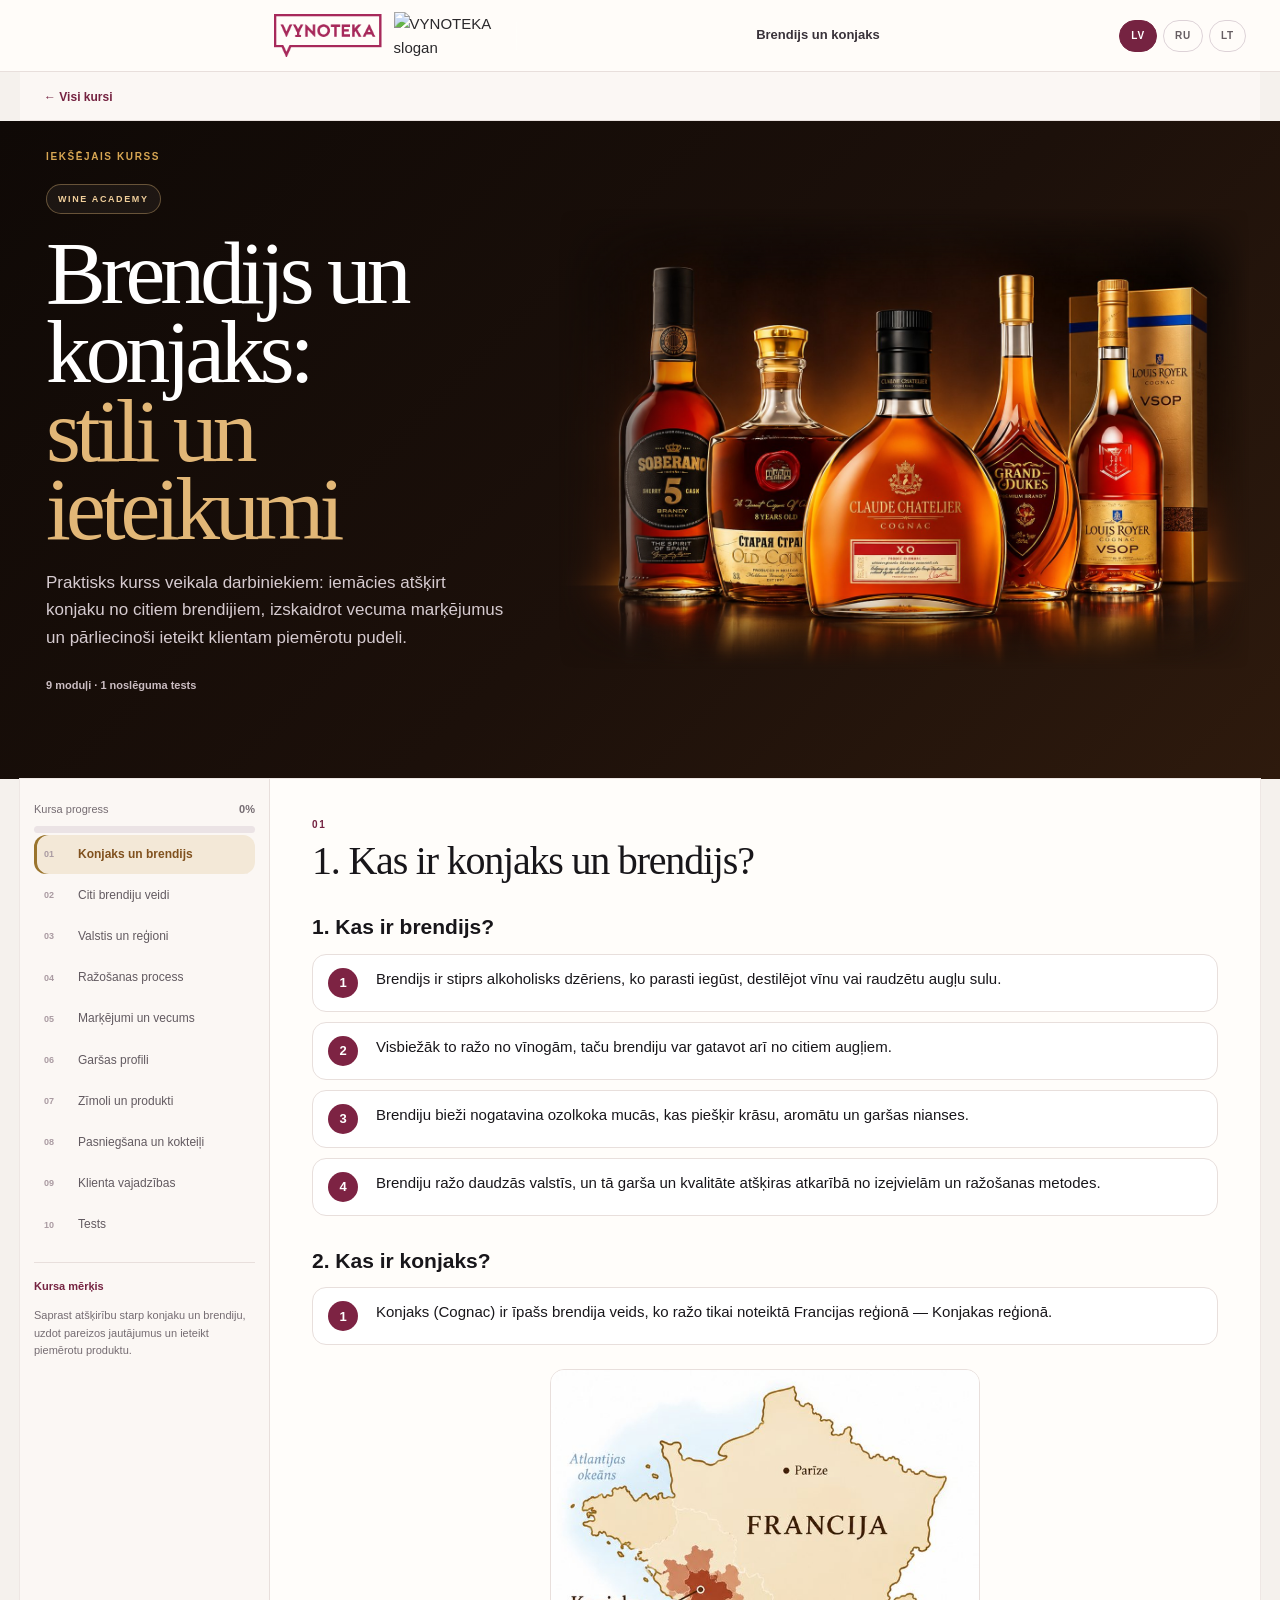
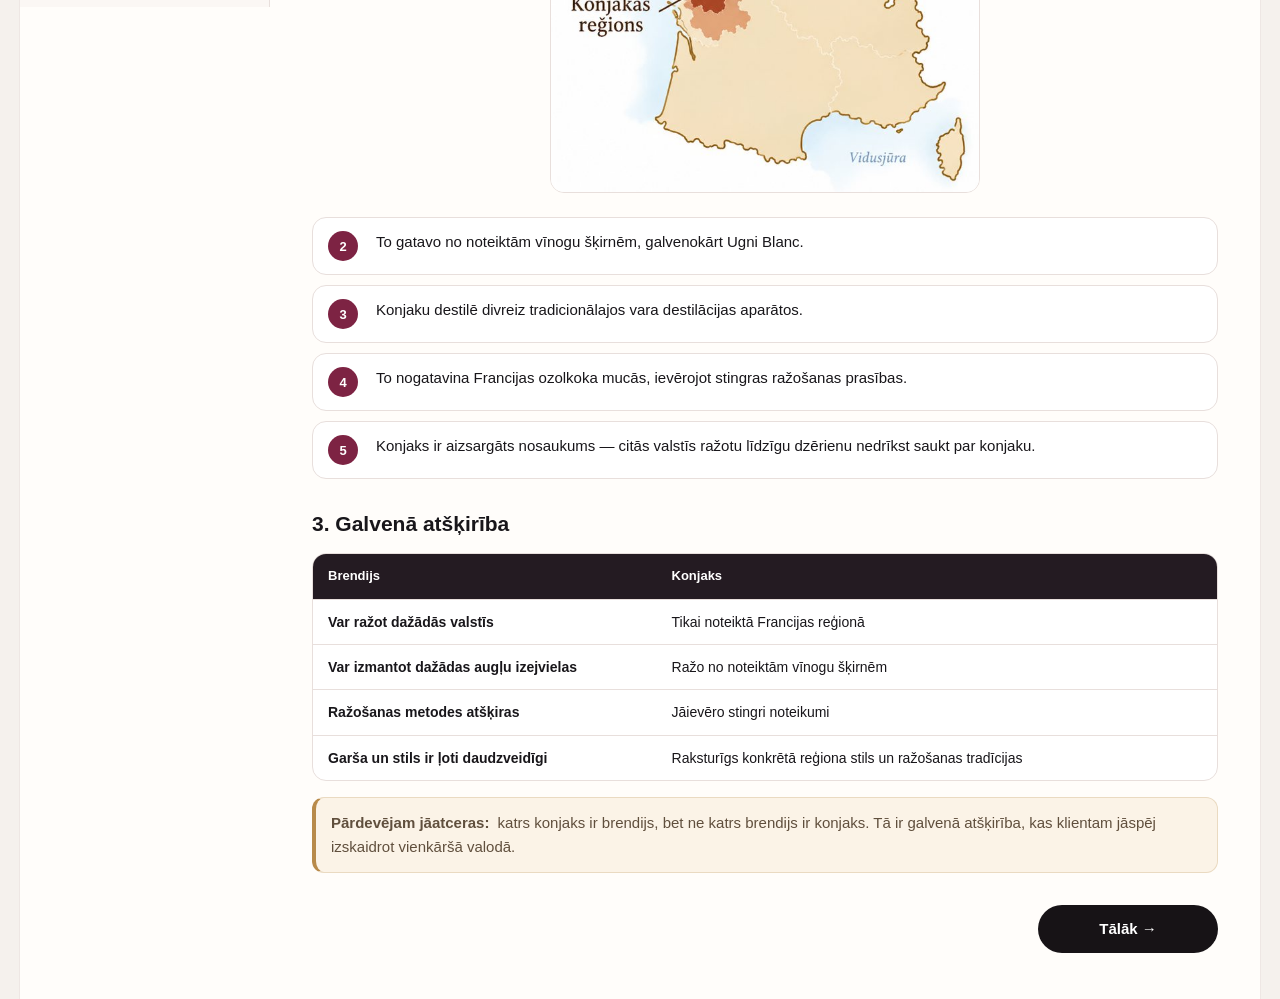
==== commit 80c07437: "Add files via upload" ====
--- a/brandy.html
+++ b/brandy.html
@@ -1,4 +1,6 @@
-<!doctype html><html lang="lv"><head><meta charset="utf-8"><meta name="viewport" content="width=device-width,initial-scale=1"><title>VYNOTEKA — Viskijs / Виски</title><link rel="stylesheet" href="style.css"><style>
+<!DOCTYPE html>
+
+<html lang="lv"><head><meta charset="utf-8"/><meta content="width=device-width,initial-scale=1" name="viewport"/><title>VYNOTEKA — Viskijs / Виски</title><link href="style.css" rel="stylesheet"/><style>
 .fact-list{display:grid;gap:10px;margin:0 0 18px}.fact{display:grid;grid-template-columns:36px 1fr;gap:12px;align-items:start;background:#fff;border:1px solid var(--line);border-radius:14px;padding:13px 15px;line-height:1.5}.fact>b{width:30px;height:30px;border-radius:50%;background:#7d2343;color:#fff;display:grid;place-items:center;font-size:13px}
 .fig{margin:4px 0 6px;border:1px solid var(--line);border-radius:14px;background:#fff;overflow:hidden}.fig img{display:block;width:100%;height:auto}.fig.narrow{max-width:430px;margin:14px auto}
 .info-card .row{margin:9px 0 0;font-size:14px;line-height:1.5}.info-card .row b{display:block;color:#7d2343;font-size:11px;text-transform:uppercase;letter-spacing:.07em;margin-bottom:2px}.info-card .row.client{background:#fbf3e4;border-left:3px solid #c9a15b;padding:8px 10px;border-radius:8px}.info-card .row.warn{background:#f6eef1;border-left:3px solid #7d2343;padding:8px 10px;border-radius:8px}.info-card .num{display:inline-block;color:#c9a15b;font-weight:900;font-size:12px;letter-spacing:.1em;margin-bottom:4px}
@@ -22,40 +24,41 @@
 @media(max-width:1050px){#landing.brandy-landing .landing-hero{grid-template-columns:1fr;min-height:auto}.brandy-hero-image{margin:0 auto;max-width:680px}}
 p.lead{line-height:1.55;margin:0 0 14px}
 </style></head><body><header class="topbar">
-  <div class="brand brand-logos"><img class="brand-logo-main" alt="VYNOTEKA" src="[data-uri]"><img class="brand-logo-slogan" alt="VYNOTEKA slogan" src="assets/slogan_lv_transparent.png"></div>
-  <div class="top-center"><span data-ru>Бренди и коньяк</span><span data-lv>Brendijs un konjaks</span></div>
-  <div class="language-switch">
-    <button id="lvBtn" class="lang active">LV</button>
-    <button id="ruBtn" class="lang">RU</button>
-  </div>
-</header><div class="course-homebar"><a href="index.html"><span data-ru>← Все курсы</span><span data-lv>← Visi kursi</span></a></div><section id="landing" class="landing whisky-landing brandy-landing">
-  <div class="landing-wrap">
-    <div class="landing-topline">
-      <span class="eyebrow" data-ru>ВНУТРЕННИЙ КУРС</span>
-      <span class="eyebrow" data-lv>IEKŠĒJAIS KURSS</span>
-    </div>
-    <div class="landing-hero">
-      <div class="hero-copy">
-        <div class="hero-kicker">WINE ACADEMY</div>
-        <h1 data-ru>Бренди и коньяк:<br><strong>стили и рекомендации</strong></h1>
-        <h1 data-lv>Brendijs un konjaks:<br><strong>stili un ieteikumi</strong></h1>
-        <p data-ru>Практический курс для сотрудников магазина: научись отличать коньяк от других видов бренди, объяснять возрастную маркировку и уверенно рекомендовать клиенту подходящую бутылку.</p>
-        <p data-lv>Praktisks kurss veikala darbiniekiem: iemācies atšķirt konjaku no citiem brendijiem, izskaidrot vecuma marķējumus un pārliecinoši ieteikt klientam piemērotu pudeli.</p>
-        <div class="hero-actions"><span class="hero-note" data-ru>9 модулей · 1 финальный тест</span><span class="hero-note" data-lv>9 moduļi · 1 noslēguma tests</span></div>
-      </div>
-      <div class="brandy-hero-side"><img class="brandy-hero-image" src="assets/brandy-composition.jpg" alt="Soberano, Old Coin, Claude Chatelier, Grand Dukes and Louis Royer brandy and cognac bottles"></div>
-    </div>
-  </div>
+<div class="brand brand-logos"><img alt="VYNOTEKA" class="brand-logo-main" src="[data-uri]"/><img alt="VYNOTEKA slogan" class="brand-logo-slogan" src="assets/slogan_lv_transparent.png"/></div>
+<div class="top-center"><span data-ru="">Бренди и коньяк</span><span data-lv="">Brendijs un konjaks</span><span data-lt="">Brendis ir konjakas</span></div>
+<div class="language-switch">
+<button class="lang active" id="lvBtn">LV</button>
+<button class="lang" id="ruBtn">RU</button>
+<button class="lang" id="ltBtn">LT</button>
+</div>
+</header><div class="course-homebar"><a href="index.html"><span data-ru="">← Все курсы</span><span data-lv="">← Visi kursi</span><span data-lt="">← Visi kursai</span></a></div><section class="landing whisky-landing brandy-landing" id="landing">
+<div class="landing-wrap">
+<div class="landing-topline">
+<span class="eyebrow" data-ru="">ВНУТРЕННИЙ КУРС</span>
+<span class="eyebrow" data-lv="">IEKŠĒJAIS KURSS</span><span class="eyebrow" data-lt="">VIDAUS KURSAS</span>
+</div>
+<div class="landing-hero">
+<div class="hero-copy">
+<div class="hero-kicker">WINE ACADEMY</div>
+<h1 data-ru="">Бренди и коньяк:<br/><strong>стили и рекомендации</strong></h1>
+<h1 data-lv="">Brendijs un konjaks:<br/><strong>stili un ieteikumi</strong></h1><h1 data-lt="">Brendis ir konjakas:<br/><strong>stiliai ir rekomendacijos</strong></h1>
+<p data-ru="">Практический курс для сотрудников магазина: научись отличать коньяк от других видов бренди, объяснять возрастную маркировку и уверенно рекомендовать клиенту подходящую бутылку.</p>
+<p data-lv="">Praktisks kurss veikala darbiniekiem: iemācies atšķirt konjaku no citiem brendijiem, izskaidrot vecuma marķējumus un pārliecinoši ieteikt klientam piemērotu pudeli.</p><p data-lt="">Praktinis kursas parduotuvės darbuotojams: išmokite atskirti konjaką nuo kitų brendžių, paaiškinti amžiaus ženklinimą ir užtikrintai rekomenduoti klientui tinkamą butelį.</p>
+<div class="hero-actions"><span class="hero-note" data-ru="">9 модулей · 1 финальный тест</span><span class="hero-note" data-lv="">9 moduļi · 1 noslēguma tests</span><span class="hero-note" data-lt="">9 moduliai · 1 baigiamasis testas</span></div>
+</div>
+<div class="brandy-hero-side"><img alt="Soberano, Old Coin, Claude Chatelier, Grand Dukes and Louis Royer brandy and cognac bottles" class="brandy-hero-image" src="assets/brandy-composition.jpg"/></div>
+</div>
+</div>
 </section>
-<div class="app whisky-app"><aside class="sidebar"><div class="progress-row"><span data-ru>Прогресс курса</span><span data-lv>Kursa progress</span><b id="progressText">0%</b></div><div class="progress"><div id="progressFill"></div></div><nav><button class="nav active" data-target="basics"><span>01</span><span data-ru>Коньяк и бренди</span><span data-lv>Konjaks un brendijs</span></button><button class="nav" data-target="types"><span>02</span><span data-ru>Другие виды бренди</span><span data-lv>Citi brendiju veidi</span></button><button class="nav" data-target="regions"><span>03</span><span data-ru>Страны и регионы</span><span data-lv>Valstis un reģioni</span></button><button class="nav" data-target="process"><span>04</span><span data-ru>Процесс производства</span><span data-lv>Ražošanas process</span></button><button class="nav" data-target="labels"><span>05</span><span data-ru>Маркировка и возраст</span><span data-lv>Marķējumi un vecums</span></button><button class="nav" data-target="flavour"><span>06</span><span data-ru>Вкусовые профили</span><span data-lv>Garšas profili</span></button><button class="nav" data-target="brands"><span>07</span><span data-ru>Бренды и продукты</span><span data-lv>Zīmoli un produkti</span></button><button class="nav" data-target="serving"><span>08</span><span data-ru>Подача и коктейли</span><span data-lv>Pasniegšana un kokteiļi</span></button><button class="nav" data-target="sales"><span>09</span><span data-ru>Работа с клиентом</span><span data-lv>Klienta vajadzības</span></button><button class="nav" data-target="exam"><span>10</span><span data-ru>Тест</span><span data-lv>Tests</span></button></nav><div class="side-note"><b data-ru>Цель курса</b><b data-lv>Kursa mērķis</b><p data-ru>Понять разницу между коньяком и бренди, задать нужные вопросы и предложить подходящий продукт.</p><p data-lv>Saprast atšķirību starp konjaku un brendiju, uzdot pareizos jautājumus un ieteikt piemērotu produktu.</p></div></aside><main class="content">
-<section id="basics" class="section active"><div class="heading"><div class="eyebrow">01</div><h2 data-ru>1. Что такое коньяк и бренди?</h2><h2 data-lv>1. Kas ir konjaks un brendijs?</h2></div><h3 class="sub" data-ru>1. Что такое бренди?</h3><h3 class="sub" data-lv>1. Kas ir brendijs?</h3><div class="fact-list"><div class="fact"><b>1</b><div><span data-ru>Бренди — крепкий алкогольный напиток, который обычно получают путём дистилляции вина или сброженного фруктового сока.</span><span data-lv>Brendijs ir stiprs alkoholisks dzēriens, ko parasti iegūst, destilējot vīnu vai raudzētu augļu sulu.</span></div></div><div class="fact"><b>2</b><div><span data-ru>Чаще всего его производят из винограда, но бренди можно готовить и из других фруктов.</span><span data-lv>Visbiežāk to ražo no vīnogām, taču brendiju var gatavot arī no citiem augļiem.</span></div></div><div class="fact"><b>3</b><div><span data-ru>Бренди часто выдерживают в дубовых бочках, которые придают цвет, аромат и вкусовые нюансы.</span><span data-lv>Brendiju bieži nogatavina ozolkoka mucās, kas piešķir krāsu, aromātu un garšas nianses.</span></div></div><div class="fact"><b>4</b><div><span data-ru>Бренди производят во многих странах, и его вкус и качество зависят от сырья и метода производства.</span><span data-lv>Brendiju ražo daudzās valstīs, un tā garša un kvalitāte atšķiras atkarībā no izejvielām un ražošanas metodes.</span></div></div></div><h3 class="sub" data-ru>2. Что такое коньяк?</h3><h3 class="sub" data-lv>2. Kas ir konjaks?</h3><div class="fact-list"><div class="fact"><b>1</b><div><span data-ru>Коньяк (Cognac) — особый вид бренди, который производят только в определённом регионе Франции — регионе Коньяк.</span><span data-lv>Konjaks (Cognac) ir īpašs brendija veids, ko ražo tikai noteiktā Francijas reģionā — Konjakas reģionā.</span></div></div><figure class="fig narrow"><img src="assets/brandy-cognac-region-map.jpg" alt="Konjakas reģions Francijā" loading="lazy"></figure><div class="fact"><b>2</b><div><span data-ru>Его готовят из определённых сортов винограда, главным образом Ugni Blanc.</span><span data-lv>To gatavo no noteiktām vīnogu šķirnēm, galvenokārt Ugni Blanc.</span></div></div><div class="fact"><b>3</b><div><span data-ru>Коньяк дважды перегоняют в традиционных медных перегонных аппаратах.</span><span data-lv>Konjaku destilē divreiz tradicionālajos vara destilācijas aparātos.</span></div></div><div class="fact"><b>4</b><div><span data-ru>Его выдерживают во французских дубовых бочках в соответствии со строгими производственными требованиями.</span><span data-lv>To nogatavina Francijas ozolkoka mucās, ievērojot stingras ražošanas prasības.</span></div></div><div class="fact"><b>5</b><div><span data-ru>Коньяк — защищённое название: похожие напитки, произведённые в других странах, нельзя называть коньяком.</span><span data-lv>Konjaks ir aizsargāts nosaukums — citās valstīs ražotu līdzīgu dzērienu nedrīkst saukt par konjaku.</span></div></div></div><h3 class="sub" data-ru>3. Главное различие</h3><h3 class="sub" data-lv>3. Galvenā atšķirība</h3><div class="table-wrap"><table class="edu"><thead><tr><th><span data-ru>Бренди</span><span data-lv>Brendijs</span></th><th><span data-ru>Коньяк</span><span data-lv>Konjaks</span></th></tr></thead><tbody><tr><td><span data-ru>Можно производить в разных странах</span><span data-lv>Var ražot dažādās valstīs</span></td><td><span data-ru>Только в определённом регионе Франции</span><span data-lv>Tikai noteiktā Francijas reģionā</span></td></tr><tr><td><span data-ru>Можно использовать разное фруктовое сырьё</span><span data-lv>Var izmantot dažādas augļu izejvielas</span></td><td><span data-ru>Производится из определённых сортов винограда</span><span data-lv>Ražo no noteiktām vīnogu šķirnēm</span></td></tr><tr><td><span data-ru>Методы производства различаются</span><span data-lv>Ražošanas metodes atšķiras</span></td><td><span data-ru>Необходимо соблюдать строгие правила</span><span data-lv>Jāievēro stingri noteikumi</span></td></tr><tr><td><span data-ru>Вкус и стиль очень разнообразны</span><span data-lv>Garša un stils ir ļoti daudzveidīgi</span></td><td><span data-ru>Характерны стиль конкретного региона и традиции производства</span><span data-lv>Raksturīgs konkrētā reģiona stils un ražošanas tradīcijas</span></td></tr></tbody></table></div><div class="gold-note"><b data-ru>Продавцу нужно помнить:</b><b data-lv>Pārdevējam jāatceras:</b><span data-ru> каждый коньяк — бренди, но не каждый бренди — коньяк. Это главное различие, которое нужно уметь объяснить клиенту простым языком.</span><span data-lv> katrs konjaks ir brendijs, bet ne katrs brendijs ir konjaks. Tā ir galvenā atšķirība, kas klientam jāspēj izskaidrot vienkāršā valodā.</span></div></section>
-<section id="types" class="section"><div class="heading"><div class="eyebrow">02</div><h2 data-ru>2. Другие виды бренди</h2><h2 data-lv>2. Citi brendiju veidi</h2></div><p class="lead" data-ru>Для знания — различают и другие виды бренди:</p><p class="lead" data-lv>Zināšanai — izšķir arī citus brendija veidus:</p><div class="grid-3"><article class="card info-card"><span class="num">01</span><h3 data-ru>Арманьяк (Armagnac)</h3><h3 data-lv>Armanjaks</h3><div class="row"><b><span data-ru>Что это?</span><span data-lv>Kas tas ir?</span></b><span data-ru>Французский виноградный бренди, как и коньяк, но его производят в другом регионе Франции (Гасконь, юго-запад Франции, зона Armagnac) и с иной традицией дистилляции. В отличие от коньяка, который обычно дважды перегоняют в медных аппаратах pot still, арманьяк часто перегоняют один раз. Это один из старейших видов французского бренди.</span><span data-lv>Franču vīnogu brendijs, līdzīgi kā konjaks, taču to ražo citā Francijas reģionā (Gaskoņas reģionā Francijas dienvidrietumos, Armagnac ražošanas zonā) un ar atšķirīgu destilācijas tradīciju. Atšķirībā no konjaka, ko parasti destilē divreiz vara pot still aparātos, armanjaku bieži destilē vienu reizi. Tas ir viens no senākajiem Francijas brendija veidiem.</span></div></article><article class="card info-card"><span class="num">02</span><h3 data-ru>Кальвадос</h3><h3 data-lv>Calvados</h3><div class="row"><b><span data-ru>Что это?</span><span data-lv>Kas tas ir?</span></b><span data-ru>Французский дистиллят из яблочного или яблочно-грушевого сидра из Нормандии. Это разновидность фруктового бренди, а не виноградный бренди. Во вкусе могут быть свежие или запечённые яблоки, груши, специи и дуб.</span><span data-lv>Francijas ābolu vai ābolu un bumbieru sidra destilāts no Normandijas. Tas ir augļu brendija paveids, nevis vīnogu brendijs. Garšā var būt svaigi vai cepti āboli, bumbieri, garšvielas un ozols.</span></div><div class="row client"><b><span data-ru>В продаже</span><span data-lv>Pārdošanā</span></b><span data-ru>подходит клиентам, которые хотят фруктовую альтернативу коньяку или ищут что-то интересное для дегустации.</span><span data-lv>piemērots klientiem, kuri vēlas augļainu alternatīvu konjakam vai meklē ko interesantu degustācijai.</span></div></article><article class="card info-card"><span class="num">03</span><h3 data-ru>Brandy de Jerez</h3><h3 data-lv>Brandy de Jerez</h3><div class="row"><b><span data-ru>Что это?</span><span data-lv>Kas tas ir?</span></b><span data-ru>Испанский виноградный бренди, который выдерживают в дубовых бочках по системе Solera. Часто выражены ноты сухофруктов, ванили, карамели и дуба.</span><span data-lv>Spāņu vīnogu brendijs, kas tiek izturēts ozolkoka mucās pēc Solera sistēmas. Bieži tam ir izteiktas žāvētu augļu, vaniļas, karameļu un ozola notis.</span></div><div class="row client"><b><span data-ru>В продаже</span><span data-lv>Pārdošanā</span></b><span data-ru>хорошая альтернатива коньяку, особенно для клиента, который ищет испанский продукт или хорошее соотношение цены и качества.</span><span data-lv>laba alternatīva konjakam, īpaši klientam, kurš meklē spāņu produktu vai labu cenas un kvalitātes attiecību.</span></div></article><article class="card info-card"><span class="num">04</span><h3 data-ru>Писко (Pisco)</h3><h3 data-lv>Pisco</h3><div class="row"><b><span data-ru>Что это?</span><span data-lv>Kas tas ir?</span></b><span data-ru>Виноградный дистиллят из Перу и Чили, который традиционно не выдерживают в дубовых бочках, поэтому он сохраняет свежий характер винограда и фруктов и остаётся прозрачным.</span><span data-lv>Vīnogu destilāts no Peru un Čīles, ko tradicionāli neiztur ozolkoka mucās, tāpēc tas saglabā svaigu vīnogu un augļu raksturu un ir caurspīdīgs.</span></div><div class="row client"><b><span data-ru>В продаже</span><span data-lv>Pārdošanā</span></b><span data-ru>интересен клиентам, которые хотят попробовать что-то необычное, и любителям коктейлей. Классический коктейль — Pisco Sour.</span><span data-lv>interesants klientiem, kuri vēlas izmēģināt ko neparastu, un kokteiļu cienītājiem. Klasisks kokteilis — Pisco Sour.</span></div></article><article class="card info-card"><span class="num">05</span><h3 data-ru>Метакса (Metaxa)</h3><h3 data-lv>Metaxa</h3><div class="row"><b><span data-ru>Что это?</span><span data-lv>Kas tas ir?</span></b><span data-ru>Греческий напиток, в состав которого входят выдержанные винные дистилляты, сладкие вина Muscat с островов Эгейского моря (главным образом Самоса) и секретная смесь средиземноморских трав и ароматических компонентов, включая лепестки роз. Компоненты смешивают и вместе выдерживают в дубовых бочках.</span><span data-lv>Grieķijas dzēriens, kura sastāvā ir izturēti vīna destilāti, saldie Muscat vīni no Egejas jūras salām (galvenokārt Samosas) un slepens Vidusjūras augu un aromātisko sastāvdaļu maisījums, tostarp rožu ziedlapiņas. Sastāvdaļas tiek sajauktas un kopā nogatavinātas ozolkoka mucās.</span></div><div class="row warn"><b><span data-ru>Важно</span><span data-lv>Svarīgi</span></b><span data-ru>из-за этих особых компонентов Metaxa даже не настоящий бренди, а особый напиток, родственный бренди.</span><span data-lv>šo īpašo sastāvdaļu dēļ Metaxa pat nav īsts brendijs, bet brendijam radniecīgs īpašs dzēriens.</span></div></article><article class="card info-card"><span class="num">06</span><h3 data-ru>Граппа (Grappa)</h3><h3 data-lv>Grappa</h3><div class="row"><b><span data-ru>Что это?</span><span data-lv>Kas tas ir?</span></b><span data-ru>Итальянский дистиллят из виноградных выжимок. Его производят из кожицы, косточек и других отходов виноделия, а не из самого вина. Может быть прозрачной или выдержанной в бочках.</span><span data-lv>Itāļu vīnogu izspaidu destilāts. To ražo no vīnogu mizām, sēkliņām un citām vīna ražošanas atliekām, nevis no paša vīna. Var būt caurspīdīga vai mucās izturēta.</span></div><div class="row fun"><b><span data-ru>Интересно</span><span data-lv>Interesanti</span></b><span data-ru>хороший пример того, как используют побочные продукты виноделия.</span><span data-lv>labs piemērs, kā izmantot vīna ražošanas blakusproduktus.</span></div></article><article class="card info-card"><span class="num">07</span><h3 data-ru>Чача (Chacha)</h3><h3 data-lv>Čača</h3><div class="row"><b><span data-ru>Что это?</span><span data-lv>Kas tas ir?</span></b><span data-ru>Традиционный грузинский крепкий алкогольный напиток, который в основном производят перегонкой виноградных выжимок — кожицы, косточек и остатков мякоти после производства вина. Обычно она прозрачная, с ярким виноградным ароматом, но бывают и выдержанные в дубовых бочках версии. По принципу производства похожа на итальянскую граппу.</span><span data-lv>Tradicionāls gruzīnu stiprais alkoholiskais dzēriens, ko galvenokārt ražo, destilējot vīnogu izspaidas — mizas, sēkliņas un mīkstuma atlikumus pēc vīna ražošanas. Parasti tā ir caurspīdīga, ar izteiktu vīnogu aromātu, taču mēdz būt arī ozolkoka mucās izturētas versijas. Pēc ražošanas principa tā ir līdzīga itāļu grappai.</span></div></article><article class="card info-card"><span class="num">08</span><h3 data-ru>Сливовица (Slivovitz)</h3><h3 data-lv>Šljivovica</h3><div class="row"><b><span data-ru>Что это?</span><span data-lv>Kas tas ir?</span></b><span data-ru>Сливовый бренди, особенно характерный для Сербии и других балканских стран. Может быть как прозрачным, так и выдержанным в бочках.</span><span data-lv>Plūmju brendijs, īpaši raksturīgs Serbijai un citām Balkānu valstīm. Var būt gan dzidrs, gan mucās izturēts.</span></div></article><article class="card info-card"><span class="num">09</span><h3 data-ru>Пуар Вильямс (Poire Williams)</h3><h3 data-lv>Poire Williams</h3><div class="row"><b><span data-ru>Что это?</span><span data-lv>Kas tas ir?</span></b><span data-ru>Французский или швейцарский грушевый дистиллят с интенсивным, свежим грушевым ароматом. Обычно прозрачный и не выдерживается в дубовых бочках.</span><span data-lv>Franču vai Šveiciešu bumbieru destilāts ar intensīvu, svaigu bumbieru aromātu. Parasti ir caurspīdīgs un netiek izturēts ozolkoka mucās.</span></div><div class="row fun"><b><span data-ru>Интересно</span><span data-lv>Interesanti</span></b><span data-ru>в некоторых бутылках можно увидеть целую грушу, выращенную прямо в бутылке.</span><span data-lv>dažās pudelēs var redzēt veselu bumbieri, kas izaudzēts tieši pudelē.</span></div></article><article class="card info-card"><span class="num">10</span><h3 data-ru>Киршвассер (Kirschwasser)</h3><h3 data-lv>Kirschwasser</h3><div class="row"><b><span data-ru>Что это?</span><span data-lv>Kas tas ir?</span></b><span data-ru>Вишнёвый дистиллят из Германии и Швейцарии, обычно прозрачный и сухой, с выраженным вишнёвым ароматом. Это не сладкий вишнёвый ликёр.</span><span data-lv>Ķiršu destilāts no Vācijas un Šveices, parasti caurspīdīgs un sauss, ar izteiktu ķiršu aromātu. Tas nav salds ķiršu liķieris.</span></div><div class="row fun"><b><span data-ru>Интересно</span><span data-lv>Interesanti</span></b><span data-ru>его используют и в классическом шварцвальдском вишнёвом торте.</span><span data-lv>to izmanto arī klasiskajā Švarcvaldes ķiršu kūkā.</span></div></article></div></section>
-<section id="regions" class="section"><div class="heading"><div class="eyebrow">03</div><h2 data-ru>3. Основные страны-производители и регионы</h2><h2 data-lv>3. Galvenās ražotājvalstis un reģioni</h2></div><p class="lead" data-ru>Бренди производят во многих странах мира, но у каждой есть свои традиции, методы производства и вкусовой характер. В этом разделе основное внимание уделено виноградному бренди, его происхождению и специфике регионов.</p><p class="lead" data-lv>Brendiju ražo daudzās pasaules valstīs, taču katrai ir savas tradīcijas, ražošanas metodes un garšas raksturs. Šajā sadaļā galveno uzmanību pievēršam vīnogu brendijam, tā izcelsmei un reģionu specifikai.</p><div class="grid-3"><article class="card info-card"><span class="num">01</span><h3 data-ru>Франция (France)</h3><h3 data-lv>Francija</h3><div class="row"><b><span data-ru>Коньяк</span><span data-lv>Konjaks</span></b><span data-ru>самый узнаваемый в мире французский виноградный бренди.</span><span data-lv>starptautiski atpazīstamākais franču vīnogu brendijs.</span></div><div class="row"><b><span data-ru>Арманьяк</span><span data-lv>Armanjaks</span></b><span data-ru>традиционный бренди региона Гасконь.</span><span data-lv>tradicionāls Gaskoņas reģiona brendijs.</span></div><div class="row"><b><span data-ru>Другие французские винные дистилляты</span><span data-lv>Citi franču vīna destilāti</span></b><span data-ru>например, Fine de Bourgogne и Fine Bordeaux, которые показывают, что традиция виноградного бренди существует и за пределами двух самых известных регионов.</span><span data-lv>piemēram, Fine de Bourgogne un Fine Bordeaux, kas parāda, ka vīnogu brendija tradīcija pastāv arī ārpus abiem slavenākajiem reģioniem.</span></div><div class="row warn"><b><span data-ru>Важно</span><span data-lv>Svarīgi</span></b><span data-ru>коньяк и арманьяк — два разных региональных виноградных бренди Франции. Их названия можно использовать только для продуктов, соответствующих требованиям происхождения.</span><span data-lv>konjaks un armanjaks ir divi atšķirīgi Francijas reģionālie vīnogu brendiji. To nosaukumus drīkst izmantot tikai produktiem, kas atbilst attiecīgās izcelsmes prasībām.</span></div></article><article class="card info-card"><span class="num">02</span><h3 data-ru>Испания (Spain) — Brandy de Jerez</h3><h3 data-lv>Spānija</h3><div class="row"><b><span data-ru>Регион</span><span data-lv>Reģions</span></b><span data-ru>На юге Испании, в Андалусии, находится регион Херес (Jerez), известный производством хереса и традицией Brandy de Jerez.</span><span data-lv>Spānijas dienvidos, Andalūzijā, atrodas Jerez reģions, kas pazīstams ar šerija vīna ražošanu un Brandy de Jerez tradīciju.</span></div><div class="row"><b><span data-ru>Бочки</span><span data-lv>Mucas</span></b><span data-ru>Бренди выдерживают в дубовых бочках, в которых ранее мог выдерживаться херес.</span><span data-lv>Brendiju iztur ozolkoka mucās, kurās iepriekš var būt izturēts šerija vīns.</span></div><div class="row"><b><span data-ru>Solera</span><span data-lv>Solera</span></b><span data-ru>Характерна система Solera, в которой постепенно смешивают дистилляты разного возраста.</span><span data-lv>Raksturīga ir Solera sistēma, kurā pakāpeniski tiek sajaukti dažāda vecuma destilāti.</span></div><div class="row"><b><span data-ru>Вкус</span><span data-lv>Garša</span></b><span data-ru>В вкусовом профиле часто встречаются сухофрукты, карамель, ваниль и ноты дуба.</span><span data-lv>Garšas profilā bieži sastopami žāvēti augļi, karamele, vaniļa un ozola notis.</span></div><div class="row client"><b><span data-ru>Продавцу нужно знать</span><span data-lv>Pārdevējam jāzina</span></b><span data-ru>Brandy de Jerez — важная альтернатива французскому коньяку, особенно для клиентов, которые хотят познакомиться с испанским стилем.</span><span data-lv>Brandy de Jerez ir nozīmīga alternatīva franču konjakam, īpaši klientiem, kuri vēlas iepazīt spāņu stilu.</span></div></article><article class="card info-card"><span class="num">03</span><h3 data-ru>Армения (Armenia)</h3><h3 data-lv>Armēnija</h3><div class="row"><b><span data-ru>Традиция</span><span data-lv>Tradīcija</span></b><span data-ru>В Армении давние традиции производства виноградных дистиллятов. Страна известна на международном уровне виноградным бренди, выдержанным в дубовых бочках, в том числе брендом ARARAT.</span><span data-lv>Armēnijai ir senas vīnogu destilātu ražošanas tradīcijas. Valsts ir starptautiski pazīstama ar ozolkoka mucās izturētu vīnogu brendiju, tostarp ARARAT zīmolu.</span></div><div class="row"><b><span data-ru>Производство</span><span data-lv>Ražošana</span></b><span data-ru>В производстве используют виноградные дистилляты, которые выдерживают в дубовых бочках.</span><span data-lv>Ražošanā izmanto vīnogu destilātus, kurus iztur ozolkoka mucās.</span></div><div class="row"><b><span data-ru>Вкус</span><span data-lv>Garša</span></b><span data-ru>Во вкусе часто встречаются ноты сухофруктов, ванили, карамели и специй.</span><span data-lv>Garšā bieži sastopamas žāvētu augļu, vaniļas, karameļu un garšvielu notis.</span></div><div class="row"><b><span data-ru>Название</span><span data-lv>Nosaukums</span></b><span data-ru>Армянский бренди иногда исторически называют «армянским коньяком», но юридически название Cognac зарезервировано за продуктами французского региона Коньяк.</span><span data-lv>Armēnijas brendiju dažkārt vēsturiski dēvē par „Armēnijas konjaku”, taču juridiski Cognac nosaukums ir rezervēts Francijas Konjakas reģiona produktiem.</span></div><div class="row client"><b><span data-ru>Продавцу нужно знать</span><span data-lv>Pārdevējam jāzina</span></b><span data-ru>армянский бренди — отдельная категория продуктов со своей историей и стилем, а не коньяк.</span><span data-lv>Armēnijas brendijs ir atsevišķa produktu kategorija ar savu vēsturi un stilu, nevis konjaks.</span></div></article><article class="card info-card"><span class="num">04</span><h3 data-ru>Грузия (Georgia)</h3><h3 data-lv>Gruzija</h3><div class="row"><b><span data-ru>Традиция</span><span data-lv>Tradīcija</span></b><span data-ru>Грузия — одна из древнейших винодельческих стран мира, и переработка винограда здесь связана с разными традициями дистиллятов.</span><span data-lv>Gruzija ir viena no senākajām vīna darīšanas zemēm pasaulē, un vīnogu pārstrāde šeit saistīta ar dažādām destilātu tradīcijām.</span></div><div class="row"><b><span data-ru>Дистилляты</span><span data-lv>Destilāti</span></b><span data-ru>В стране производят виноградные дистилляты, в том числе выдержанные бренди.</span><span data-lv>Valstī ražo vīnogu destilātus, tostarp izturētus brendijus.</span></div><div class="row"><b><span data-ru>Чача</span><span data-lv>Čača</span></b><span data-ru>Более широко известна и чача — традиционный дистиллят из виноградных выжимок.</span><span data-lv>Plašāk pazīstama ir arī čača — tradicionāls vīnogu izspaidu destilāts.</span></div><div class="row"><b><span data-ru>Производители</span><span data-lv>Ražotāji</span></b><span data-ru>Производители и продукты различаются по сырью и методу выдержки.</span><span data-lv>Ražotāji un produkti atšķiras pēc izejvielām un izturēšanas metodes.</span></div><div class="row client"><b><span data-ru>Продавцу нужно знать</span><span data-lv>Pārdevējam jāzina</span></b><span data-ru>Грузия — важный пример региональных традиций винных и виноградных дистиллятов, но чача — это не то же самое, что винный бренди.</span><span data-lv>Gruzija ir nozīmīga reģionālo vīna un vīnogu destilātu tradīciju piemērs, taču čača nav tas pats, kas vīna brendijs.</span></div></article></div><figure class="fig narrow" style="max-width:640px"><img src="assets/brandy-pomace-infographic.jpg" alt="Kas ir vīnogu izspaidas?" loading="lazy"></figure><h3 class="sub" data-ru>5. Другие страны — краткий обзор</h3><h3 class="sub" data-lv>5. Citas valstis — īss ieskats</h3><div class="table-wrap"><table class="edu"><thead><tr><th><span data-ru>Страна</span><span data-lv>Valsts</span></th><th><span data-ru>Характерная традиция</span><span data-lv>Raksturīgā tradīcija</span></th></tr></thead><tbody><tr><td><span data-ru>Германия</span><span data-lv>Vācija</span></td><td><span data-ru>Weinbrand — винный дистиллят, который выдерживают в деревянных бочках. В Германии и соседних странах встречается также Kirschwasser — прозрачный вишнёвый дистиллят.</span><span data-lv>Weinbrand — vīna destilāts, ko iztur koka mucās. Vācijā un kaimiņvalstīs sastopams arī Kirschwasser — caurspīdīgs ķiršu destilāts.</span></td></tr><tr><td><span data-ru>Швейцария</span><span data-lv>Šveice</span></td><td><span data-ru>Kirschwasser — традиционный вишнёвый дистиллят, особенно связанный с регионом Цуг.</span><span data-lv>Kirschwasser — tradicionāls ķiršu destilāts, īpaši saistīts ar Cūgas reģionu.</span></td></tr><tr><td><span data-ru>Португалия</span><span data-lv>Portugāle</span></td><td><span data-ru>Aguardente vínica — винный дистиллят, который используют и при производстве портвейна.</span><span data-lv>Aguardente vínica — vīna destilāts, ko izmanto arī portvīna ražošanā.</span></td></tr><tr><td><span data-ru>Италия</span><span data-lv>Itālija</span></td><td><span data-ru>Grappa — дистиллят из виноградных выжимок.</span><span data-lv>Grappa — vīnogu izspaidu destilāts.</span></td></tr><tr><td><span data-ru>Перу и Чили</span><span data-lv>Peru un Čīle</span></td><td><span data-ru>Pisco — виноградный дистиллят с характерными для каждой страны традициями производства.</span><span data-lv>Pisco — vīnogu destilāts ar katrai valstij raksturīgām ražošanas tradīcijām.</span></td></tr><tr><td><span data-ru>Грузия</span><span data-lv>Gruzija</span></td><td><span data-ru>Традиции виноградных дистиллятов, включая чачу — дистиллят из виноградных выжимок.</span><span data-lv>Vīnogu destilātu tradīcijas, tostarp čača — vīnogu izspaidu destilāts.</span></td></tr></tbody></table></div></section>
-<section id="process" class="section"><div class="heading"><div class="eyebrow">04</div><h2 data-ru>4. Процесс производства</h2><h2 data-lv>4. Ražošanas process</h2></div><div class="fact-list"><div class="fact"><b>1</b><div><strong><span data-ru>Сырьё и приготовление вина.</span><span data-lv>Izejvielas un vīna gatavošana.</span></strong> <span data-ru>Для виноградного бренди используют виноград, из которого выжимают сок и сбраживают его, превращая в вино. Обычно используют сухое вино с относительно низким содержанием алкоголя (около 8–10%), подходящее для дальнейшей дистилляции. Другие виды бренди и фруктовых дистиллятов можно делать также из яблок, груш, вишни, слив или виноградных выжимок; например, граппу и чачу делают из виноградных выжимок.</span><span data-lv>Vīnogu brendija ražošanai izmanto vīnogas, no kurām izspiež sulu un raudzē to, pārvēršot vīnā. Parasti izmanto sausu, salīdzinoši zema alkohola satura vīnu (aptuveni 8–10% alkohola), kas piemērots turpmākai destilācijai. Citus brendiju un augļu destilātu veidus var ražot arī no āboliem, bumbieriem, ķiršiem, plūmēm vai vīnogu izspaidām, piemēram, grappu un čaču gatavo no vīnogu izspaidām.</span></div></div><div class="fact"><b>2</b><div><strong><span data-ru>Дистилляция.</span><span data-lv>Destilācija.</span></strong> <span data-ru>Вино нагревают в перегонном аппарате, чтобы отделить и сконцентрировать алкоголь и ароматические вещества. Количество перегонок и оборудование различаются в зависимости от вида бренди.</span><span data-lv>Vīnu karsē destilācijas aparātā, lai atdalītu un koncentrētu alkoholu un aromātiskās vielas. Destilācijas reižu skaits un iekārtas atšķiras atkarībā no brendija veida.</span></div></div><div class="fact"><b>3</b><div><strong><span data-ru>Выдержка в дубовых бочках.</span><span data-lv>Nogatavināšana ozolkoka mucās.</span></strong> <span data-ru>Многие виноградные бренди выдерживают в дубовых бочках, где они приобретают цвет, мягкость и ароматы, например ванили, специй и древесины. Требования к выдержке различаются в зависимости от категории продукта.</span><span data-lv>Daudzus vīnogu brendijus iztur ozolkoka mucās, kur tie iegūst krāsu, maigumu un aromātus, piemēram, vaniļas, garšvielu un koksnes notis. Izturēšanas prasības atšķiras pēc produkta kategorijas.</span></div></div><div class="fact"><b>4</b><div><strong><span data-ru>Купажирование и розлив.</span><span data-lv>Blendēšana un iepildīšana pudelēs.</span></strong> <span data-ru>Производитель может смешивать дистилляты разного возраста и свойств, чтобы добиться неизменного стиля вкуса. После проверки качества напиток разливают по бутылкам.</span><span data-lv>Ražotājs var sajaukt dažāda vecuma un īpašību destilātus, lai panāktu nemainīgu garšas stilu. Pēc kvalitātes pārbaudes dzērienu iepilda pudelēs.</span></div></div></div><div class="gold-note"><b data-ru>Главное, что нужно помнить:</b><b data-lv>Galvenais, kas jāatceras:</b><span data-ru> сырьё → ферментация → дистилляция → выдержка (если предусмотрена) → купажирование → бутылка.</span><span data-lv> izejviela → fermentācija → destilācija → izturēšana (ja paredzēta) → blendēšana → pudele.</span></div></section>
-<section id="labels" class="section"><div class="heading"><div class="eyebrow">05</div><h2 data-ru>5. Категории и маркировка возраста</h2><h2 data-lv>5. Kategorijas un vecuma marķējumi</h2></div><p class="lead" data-ru>Возрастная маркировка помогает понять, как долго выдерживался бренди и какой вкусовой профиль можно ожидать. Однако требования к маркировке различаются в зависимости от категории напитка и страны происхождения.</p><p class="lead" data-lv>Vecuma marķējums palīdz saprast, cik ilgi brendijs ir izturēts un kādu garšas profilu no tā var sagaidīt. Tomēr marķējumu prasības atšķiras atkarībā no dzēriena kategorijas un izcelsmes valsts.</p><h3 class="sub" data-ru>1. Возрастная маркировка коньяка</h3><h3 class="sub" data-lv>1. Konjaka vecuma marķējumi</h3><div class="pgrid " style="--min:210px"><article class="pcard"><div class="pic"><img src="assets/cognac-vs-martell.jpg" alt="Martell VS" loading="lazy"></div><span class="tag"><span data-ru>Martell VS</span><span data-lv>Martell VS</span></span><h3 data-ru>VS — Very Special</h3><h3 data-lv>VS — Very Special</h3><p data-ru>Самая молодая базовая маркировка коньяка. Самый молодой дистиллят в купаже должен выдерживаться в дубовой бочке не менее 2 лет. Обычно более свежий, фруктовый и подходит также для коктейлей.</p><p data-lv>Jaunākais konjaka pamatmarķējums. Jaunākajam destilātam maisījumā jābūt izturētam ozolkoka mucā vismaz 2 gadus. Parasti svaigāks, augļaināks un piemērots arī kokteiļiem.</p></article><article class="pcard"><div class="pic"><img src="assets/cognac-vsop-courvoisier.jpg" alt="Courvoisier VSOP" loading="lazy"></div><span class="tag"><span data-ru>Courvoisier VSOP</span><span data-lv>Courvoisier VSOP</span></span><h3 data-ru>VSOP — Very Superior Old Pale</h3><h3 data-lv>VSOP — Very Superior Old Pale</h3><p data-ru>Самый молодой дистиллят должен быть выдержан не менее 4 лет. Часто заметнее ноты ванили, специй и дуба, вкус становится более округлым.</p><p data-lv>Jaunākajam destilātam jābūt vismaz 4 gadus izturētam. Bieži izteiktākas vaniļas, garšvielu un ozola notis, garša kļūst apaļāka.</p></article><article class="pcard"><div class="pic"><img src="assets/cognac-xo-remy-martin.jpg" alt="Rémy Martin XO" loading="lazy"></div><span class="tag"><span data-ru>Rémy Martin XO</span><span data-lv>Rémy Martin XO</span></span><h3 data-ru>XO — Extra Old</h3><h3 data-lv>XO — Extra Old</h3><p data-ru>Самый молодой дистиллят должен быть выдержан не менее 10 лет. Часто более богатый и сложный аромат с сухофруктами, специями и более долгим послевкусием.</p><p data-lv>Jaunākajam destilātam jābūt vismaz 10 gadus izturētam. Bieži bagātīgāks un sarežģītāks aromāts ar žāvētiem augļiem, garšvielām un ilgāku pēcgaršu.</p></article><article class="pcard"><div class="pic"><img src="assets/cognac-xxo-hennessy.jpg" alt="Hennessy XO" loading="lazy"></div><span class="tag"><span data-ru>Hennessy XO</span><span data-lv>Hennessy XO</span></span><h3 data-ru>XXO — Extra Extra Old</h3><h3 data-lv>XXO — Extra Extra Old</h3><p data-ru>Самый молодой дистиллят должен быть выдержан не менее 14 лет. Обычно это коньяк премиум-класса с ярко развитым, сложным вкусовым профилем.</p><p data-lv>Jaunākajam destilātam jābūt vismaz 14 gadus izturētam. Parasti šis ir premium klases konjaks ar izteikti attīstītu, kompleksu garšas profilu.</p></article></div><div class="gold-note"><b data-ru>Важно:</b><b data-lv>Svarīgi:</b><span data-ru> в купаже могут быть и гораздо более старые дистилляты. Маркировка указывает на минимальный срок выдержки самого молодого дистиллята, а не на средний возраст всех компонентов купажа.</span><span data-lv> maisījumā var būt arī daudz vecāki destilāti. Marķējums norāda uz jaunākā destilāta minimālo izturēšanas laiku, nevis visu maisījuma sastāvdaļu vidējo vecumu.</span></div><h3 class="sub" data-ru>2. Как возраст влияет на вкус и цену?</h3><h3 class="sub" data-lv>2. Kā vecums ietekmē garšu un cenu?</h3><p class="lead" data-ru>Чем дольше дистиллят выдерживается в дубовой бочке, тем больше он обычно приобретает аромата древесины, ванили, специй и сухофруктов. Вкус часто становится мягче и сложнее, но более долгая выдержка автоматически не означает, что напиток будет лучше.</p><p class="lead" data-lv>Jo ilgāk destilāts izturēts ozolkoka mucā, jo vairāk tas parasti iegūst koksnes, vaniļas, garšvielu un žāvētu augļu aromātu. Garša bieži kļūst maigāka un sarežģītāka, taču ilgāka izturēšana automātiski nenozīmē, ka dzēriens būs labāks.</p><p class="lead" data-ru>Цена может расти из-за длительности выдержки, редкости дистиллятов, производственных затрат и репутации бренда.</p><p class="lead" data-lv>Cena var pieaugt izturēšanas ilguma, destilātu retuma, ražošanas izmaksu un zīmola reputācijas dēļ.</p><h3 class="sub" data-ru>3. Почему у бренди других стран разная маркировка?</h3><h3 class="sub" data-lv>3. Kāpēc citu valstu brendijiem ir atšķirīgi marķējumi?</h3><p class="lead" data-ru>У каждой категории бренди могут быть свои правила и возрастная маркировка.</p><p class="lead" data-lv>Katrai brendija kategorijai var būt savi noteikumi un vecuma marķējumi.</p><ul class="check-list"><li><span data-ru><strong>Арманьяк:</strong> используют также VS, VSOP и XO, но минимальный возраст XO — 6 лет, а не 10, как у коньяка.</span><span data-lv><strong>Armanjaks:</strong> izmanto arī VS, VSOP un XO, taču XO minimālais vecums ir 6 gadi, nevis 10 kā konjakam.</span></li><li><span data-ru><strong>Brandy de Jerez:</strong> используют категории Solera, Solera Reserva и Solera Gran Reserva. Для них установлен средний срок выдержки не менее 6 месяцев, 1 года и 3 лет соответственно.</span><span data-lv><strong>Brandy de Jerez:</strong> izmanto kategorijas Solera, Solera Reserva un Solera Gran Reserva. Tām noteikts attiecīgi vismaz 6 mēnešu, 1 gada un 3 gadu vidējais izturēšanas laiks.</span></li><li><span data-ru><strong>Другие бренди:</strong> могут указывать конкретное количество лет выдержки или использовать собственные названия продуктов производителя. Всегда нужно проверять правила конкретной категории.</span><span data-lv><strong>Citi brendiji:</strong> var norādīt konkrētu izturēšanas gadu skaitu vai izmantot ražotāja paša produktu nosaukumus. Vienmēr jāpārbauda konkrētās kategorijas noteikumi.</span></li></ul><div class="gold-note"><b data-ru>Важно для продавца:</b><b data-lv>Svarīgi pārdevējam:</b><span data-ru> одинаковая маркировка не всегда означает одинаковую длительность выдержки в разных категориях бренди.</span><span data-lv> vienāds marķējums ne vienmēr nozīmē vienādu izturēšanas ilgumu dažādās brendija kategorijās.</span></div><h3 class="sub" data-ru>Интересно! Что такое система Solera?</h3><h3 class="sub" data-lv>Interesanti! Kas ir Solera sistēma?</h3><p class="lead" data-ru>Solera — традиционная испанская система, которую используют при производстве хереса и Brandy de Jerez, чтобы постепенно смешивать напитки разного возраста и сохранять неизменный стиль вкуса.</p><p class="lead" data-lv>Solera ir tradicionāla spāņu sistēma, ko izmanto šerija un Brandy de Jerez ražošanā, lai pakāpeniski sajauktu dažāda vecuma dzērienus un saglabātu nemainīgu garšas stilu.</p><p class="lead" style="font-weight:800" data-ru>Как она работает?</p><p class="lead" style="font-weight:800" data-lv>Kā tā darbojas?</p><ul class="check-list"><li><span data-ru>Напиток хранят в нескольких рядах, или уровнях, бочек.</span><span data-lv>Dzērienu glabā vairākās mucu rindās jeb līmeņos.</span></li><li><span data-ru>Из самого старого ряда бочек берут часть напитка для розлива по бутылкам.</span><span data-lv>No vecākās mucu rindas paņem daļu dzēriena iepildīšanai pudelēs.</span></li><li><span data-ru>Освободившееся место пополняют напитком из более молодого ряда бочек, а его, в свою очередь, пополняют ещё более молодым дистиллятом.</span><span data-lv>Tukšo vietu papildina ar dzērienu no jaunākas mucu rindas, bet to savukārt papildina ar vēl jaunāku destilātu.</span></li></ul><p class="lead" data-ru>Таким образом, дистилляты разного возраста постепенно смешиваются, и конечный продукт приобретает характерный, стабильный вкусовой профиль.</p><p class="lead" data-lv>Tādējādi dažāda vecuma destilāti pakāpeniski sajaucas, un gala produkts iegūst raksturīgu, konsekventu garšas profilu.</p><figure class="fig"><img src="assets/brandy-solera-cellar.jpg" alt="Solera pagrabs" loading="lazy"></figure></section>
-<section id="flavour" class="section"><div class="heading"><div class="eyebrow">06</div><h2 data-ru>6. Вкусовые и ароматические профили</h2><h2 data-lv>6. Garšas un aromāta profili</h2><p data-ru>На вкус бренди влияют сорт винограда, метод дистилляции, длительность выдержки и тип дубовой бочки.</p><p data-lv>Brendija garšu ietekmē vīnogu šķirne, destilācijas metode, izturēšanas ilgums un ozolkoka mucas veids.</p></div><div class="grid-3"><article class="card info-card"><span class="num">01</span><h3 data-ru>Фруктовые и цветочные ноты</h3><h3 data-lv>Augļu un ziedu notis</h3><p data-ru>В более молодых бренди чаще ощущаются ноты свежего винограда, яблок, груш, цитрусовых и цветов.</p><p data-lv>Jaunākos brendijos biežāk jūtamas svaigu vīnogu, ābolu, bumbieru, citrusaugļu un ziedu notis.</p></article><article class="card info-card"><span class="num">02</span><h3 data-ru>Ваниль, карамель и специи</h3><h3 data-lv>Vaniļa, karamele un garšvielas</h3><p data-ru>При выдержке бренди в дубовых бочках могут формироваться ароматы ванили, карамели, корицы, гвоздики и других специй.</p><p data-lv>Izturot brendiju ozolkoka mucās, var veidoties vaniļas, karameļu, kanēļa, krustnagliņu un citu garšvielu aromāti.</p></article><article class="card info-card"><span class="num">03</span><h3 data-ru>Сухофрукты, орехи и древесина</h3><h3 data-lv>Žāvēti augļi, rieksti un koksne</h3><p data-ru>В дольше выдержанных бренди часто встречаются ноты изюма, слив, инжира, миндаля, грецких орехов и дуба.</p><p data-lv>Ilgāk izturētos brendijos bieži sastopamas rozīņu, plūmju, vīģu, mandeļu, valriekstu un ozola notis.</p></article></div><h3 class="sub" data-ru>4. Различия между более молодым и дольше выдержанным бренди</h3><h3 class="sub" data-lv>4. Jaunāka un ilgāk nogatavināta brendija atšķirības</h3><div class="table-wrap"><table class="edu"><thead><tr><th><span data-ru>Более молодой бренди</span><span data-lv>Jaunāks brendijs</span></th><th><span data-ru>Дольше выдержанный бренди</span><span data-lv>Ilgāk izturēts brendijs</span></th></tr></thead><tbody><tr><td><span data-ru>Обычно более свежий, фруктовый и выразительный; подходит и для коктейлей.</span><span data-lv>Parasti svaigāks, augļaināks un izteiktāks; piemērots arī kokteiļiem.</span></td><td><span data-ru>Часто более мягкий, с более сложным ароматом, оттенками сухофруктов, специй и древесины.</span><span data-lv>Bieži maigāks, ar sarežģītāku aromātu, žāvētu augļu, garšvielu un koksnes niansēm.</span></td></tr></tbody></table></div><div class="gold-note"><b data-ru>Продавцу нужно помнить:</b><b data-lv>Pārdevējam jāatceras:</b><span data-ru> вкус клиенту лучше описывать знакомыми примерами — свежие фрукты, ваниль, карамель или сухофрукты. Возраст может влиять на вкус, но не гарантирует, что напиток будет лучше или понравится всем.</span><span data-lv> klientam garšu vislabāk raksturot ar pazīstamiem piemēriem — svaigi augļi, vaniļa, karamele vai žāvēti augļi. Vecums var ietekmēt garšu, taču tas negarantē, ka dzēriens būs labāks vai patiks ikvienam.</span></div></section>
-<section id="brands" class="section"><div class="heading"><div class="eyebrow">07</div><h2 data-ru>7. Популярные бренды и продукты</h2><h2 data-lv>7. Populārākie zīmoli un produkti</h2><p data-ru>Продавцу нужно знать основные бренды, их происхождение и стиль продуктов, чтобы предложить клиенту подходящую альтернативу в соответствии с бюджетом, вкусовыми пожеланиями и целью покупки.</p><p data-lv>Pārdevējam jāzina galvenie zīmoli, to izcelsme un produktu stils, lai spētu klientam piedāvāt piemērotu alternatīvu atbilstoši budžetam, garšas vēlmēm un pirkuma mērķim.</p></div><h3 class="sub" data-ru>1. Бренды коньяка</h3><h3 class="sub" data-lv>1. Konjaka zīmoli</h3><div class="pgrid " style="--min:170px"><article class="pcard"><div class="pic"><img src="assets/brand-hennessy.jpg" alt="Hennessy" loading="lazy"></div><span class="tag"><span data-ru>Франция</span><span data-lv>Francija</span></span><h3 data-ru>Hennessy</h3><h3 data-lv>Hennessy</h3><p data-ru>Один из самых известных в мире брендов коньяка. Широкий ассортимент — от VS до коньяков премиум-класса.</p><p data-lv>Viens no pasaules pazīstamākajiem konjaka zīmoliem. Plašs produktu klāsts, sākot no VS līdz premium klases konjakiem.</p></article><article class="pcard"><div class="pic"><img src="assets/brand-remy-martin.jpg" alt="Rémy Martin" loading="lazy"></div><span class="tag"><span data-ru>Франция</span><span data-lv>Francija</span></span><h3 data-ru>Rémy Martin</h3><h3 data-lv>Rémy Martin</h3><p data-ru>Известен коньяками, при производстве которых используют только дистилляты винограда из регионов Grande Champagne и Petite Champagne.</p><p data-lv>Pazīstams ar konjakiem, kuru ražošanā izmanto tikai Grande Champagne un Petite Champagne reģionu vīnogu destilātus.</p></article><article class="pcard"><div class="pic"><img src="assets/brand-martell.jpg" alt="Martell" loading="lazy"></div><span class="tag"><span data-ru>Франция</span><span data-lv>Francija</span></span><h3 data-ru>Martell</h3><h3 data-lv>Martell</h3><p data-ru>Один из старейших коньячных домов. В его коньяках часто выделяются фруктовые и элегантные ароматические нюансы.</p><p data-lv>Viens no senākajiem konjaka namiem. Tā konjakos bieži izceļas augļainas un elegantas aromāta nianses.</p></article><article class="pcard"><div class="pic"><img src="assets/brand-courvoisier.jpg" alt="Courvoisier" loading="lazy"></div><span class="tag"><span data-ru>Франция</span><span data-lv>Francija</span></span><h3 data-ru>Courvoisier</h3><h3 data-lv>Courvoisier</h3><p data-ru>Исторический бренд коньяка с предложением в разных ценовых и возрастных категориях.</p><p data-lv>Vēsturisks konjaka zīmols ar dažādu cenu un izturēšanas kategoriju piedāvājumu.</p></article><article class="pcard"><div class="pic"><img src="assets/brand-camus.jpg" alt="Camus" loading="lazy"></div><span class="tag"><span data-ru>Франция</span><span data-lv>Francija</span></span><h3 data-ru>Camus</h3><h3 data-lv>Camus</h3><p data-ru>Семейная компания, известная ароматными коньяками и особым вниманием к характеру винограда и терруара.</p><p data-lv>Ģimenes uzņēmums, kas pazīstams ar aromātiskiem konjakiem un īpašu uzmanību vīnogu un terroir raksturam.</p></article></div><h3 class="sub" data-ru>2. Бренды бренди и родственных напитков</h3><h3 class="sub" data-lv>2. Brendija un radniecīgu dzērienu zīmoli</h3><div class="pgrid " style="--min:170px"><article class="pcard"><div class="pic"><img src="assets/brand-torres.jpg" alt="Torres" loading="lazy"></div><span class="tag"><span data-ru>Испания</span><span data-lv>Spānija</span></span><h3 data-ru>Torres</h3><h3 data-lv>Torres</h3><p data-ru>Широко известный испанский бренди. Torres 10 — популярный пример с нотами дуба, ванили и специй.</p><p data-lv>Plaši pazīstams spāņu brendijs. Torres 10 ir populārs piemērs ar ozola, vaniļas un garšvielu notīm.</p></article><article class="pcard"><div class="pic"><img src="assets/brand-cardenal-mendoza.jpg" alt="Cardenal Mendoza" loading="lazy"></div><span class="tag"><span data-ru>Испания</span><span data-lv>Spānija</span></span><h3 data-ru>Cardenal Mendoza</h3><h3 data-lv>Cardenal Mendoza</h3><p data-ru>Brandy de Jerez премиум-класса, известный более длительной выдержкой и богатым ароматом сухофруктов, орехов и дуба.</p><p data-lv>Premium klases Brandy de Jerez, kas pazīstams ar ilgāku izturēšanu un bagātīgu žāvētu augļu, riekstu un ozola aromātu.</p></article><article class="pcard"><div class="pic"><img src="assets/brand-ararat.jpg" alt="ARARAT" loading="lazy"></div><span class="tag"><span data-ru>Армения</span><span data-lv>Armēnija</span></span><h3 data-ru>ARARAT</h3><h3 data-lv>ARARAT</h3><p data-ru>Традиционный армянский виноградный бренди. В ассортименте продукты разного возраста и ценового уровня.</p><p data-lv>Tradicionāls Armēnijas vīnogu brendijs. Sortimentā ir dažāda vecuma un cenu līmeņa produkti.</p></article><article class="pcard"><div class="pic"><img src="assets/brand-vecchia-romagna.jpg" alt="Vecchia Romagna" loading="lazy"></div><span class="tag"><span data-ru>Италия</span><span data-lv>Itālija</span></span><h3 data-ru>Vecchia Romagna</h3><h3 data-lv>Vecchia Romagna</h3><p data-ru>Итальянский бренди, известный характерной бутылкой и выраженными нотами древесины, ванили и специй.</p><p data-lv>Itāļu brendijs, kas pazīstams ar savu raksturīgo pudeli un izteiktām koksnes, vaniļas un garšvielu niansēm.</p></article><article class="pcard"><div class="pic"><img src="assets/brand-metaxa.jpg" alt="Metaxa" loading="lazy"></div><span class="tag"><span data-ru>Греция</span><span data-lv>Grieķija</span></span><h3 data-ru>Metaxa</h3><h3 data-lv>Metaxa</h3><p data-ru>Особый греческий напиток из винных дистиллятов, вин Muscat и ароматических компонентов. Это не совсем традиционный бренди.</p><p data-lv>Īpašs grieķu dzēriens no vīna destilātiem, Muscat vīniem un aromātiskām sastāvdaļām. Tas nav gluži tradicionāls brendijs.</p></article></div><h3 class="sub" data-ru>3. Как различать продукты в ассортименте Vynoteka?</h3><h3 class="sub" data-lv>3. Kā atšķirt produktus Vynoteka sortimentā?</h3><p class="lead" data-ru>Продавец должен уметь сравнивать конкретные продукты по четырём критериям:</p><p class="lead" data-lv>Pārdevējam jāspēj salīdzināt konkrētus produktus pēc četriem kritērijiem:</p><ul class="check-list"><li><span data-ru><strong>Происхождение и стиль:</strong> французский коньяк, испанский бренди или армянский бренди и т. п.</span><span data-lv><strong>Izcelsme un stils:</strong> franču konjaks, spāņu brendijs vai Armēnijas brendijs un tamlīdzīgi.</span></li><li><span data-ru><strong>Выдержка:</strong> VS, VSOP, XO или маркировка соответствующего производителя.</span><span data-lv><strong>Izturēšana:</strong> VS, VSOP, XO vai attiecīgā ražotāja marķējums.</span></li><li><span data-ru><strong>Вкусовой профиль:</strong> фруктовый и свежий или богатый, с нотами сухофруктов, ванили и дуба.</span><span data-lv><strong>Garšas profils:</strong> augļains un svaigs vai bagātīgs ar žāvētu augļu, vaniļas un ozola notīm.</span></li><li><span data-ru><strong>Цена и цель покупки:</strong> для ежедневного употребления, в подарок, к празднику или для дегустации в чистом виде.</span><span data-lv><strong>Cena un pirkuma mērķis:</strong> ikdienas lietošanai, dāvanai, svētkiem vai baudīšanai tīrā veidā.</span></li></ul></section>
-<section id="serving" class="section"><div class="heading"><div class="eyebrow">08</div><h2 data-ru>8. Подача и коктейли</h2><h2 data-lv>8. Pasniegšana un kokteiļi</h2></div><h3 class="sub" data-ru>1. Какой бокал подходит?</h3><h3 class="sub" data-lv>1. Kāda glāze ir piemērota?</h3><div class="pgrid two" style="--min:220px"><article class="pcard"><div class="pic"><img src="assets/glass-tulip.jpg" alt="Tulpes formas glāze" loading="lazy"></div><h3 data-ru>Бокал-тюльпан</h3><h3 data-lv>Tulpes formas glāze</h3><p data-ru>Наиболее подходит для дегустации — концентрирует аромат и позволяет лучше его почувствовать.</p><p data-lv>Vispiemērotākā degustācijai — koncentrē aromātu un ļauj to labāk sajust.</p></article><article class="pcard"><div class="pic"><img src="assets/glass-snifter.jpg" alt="Balona jeb snifter glāze" loading="lazy"></div><h3 data-ru>Бокал-баллон (snifter)</h3><h3 data-lv>Balona jeb snifter glāze</h3><p data-ru>Традиционный выбор, но напиток, согретый в ладони, может слишком усилить запах алкоголя.</p><p data-lv>Tradicionāla izvēle, taču plaukstā sasildīts dzēriens var pārāk pastiprināt alkohola aromātu.</p></article></div><h3 class="sub" data-ru>2. Как подавать?</h3><h3 class="sub" data-lv>2. Kā pasniegt?</h3><ul class="check-list"><li><span data-ru><strong>В чистом виде:</strong> при комнатной температуре или чуть прохладнее, чтобы подчеркнуть аромат.</span><span data-lv><strong>Tīrā veidā:</strong> istabas temperatūrā vai nedaudz vēsāku, lai izceltu aromātu.</span></li><li><span data-ru><strong>Со льдом:</strong> напиток становится прохладнее, а вкус может казаться мягче.</span><span data-lv><strong>Ar ledu:</strong> dzēriens kļūst vēsāks un garša var šķist maigāka.</span></li><li><span data-ru><strong>С несколькими каплями воды:</strong> может помочь раскрыть нюансы аромата, особенно при дегустации более крепкого напитка.</span><span data-lv><strong>Ar dažiem pilieniem ūdens:</strong> var palīdzēt atklāt aromāta nianses, īpaši degustējot stiprāku dzērienu.</span></li><li><span data-ru><strong>В коктейлях:</strong> более молодые коньяки и бренди часто используют в смешанных напитках.</span><span data-lv><strong>Kokteiļos:</strong> jaunākus konjakus un brendijus bieži izmanto jauktajos dzērienos.</span></li></ul><h3 class="sub" data-ru>3. Популярные коктейли</h3><h3 class="sub" data-lv>3. Populāri kokteiļi</h3><div class="pgrid " style="--min:210px"><article class="pcard"><div class="pic photo"><img src="assets/cocktail-sidecar.jpg" alt="Sidecar" loading="lazy"></div><h3 data-ru>Sidecar</h3><h3 data-lv>Sidecar</h3><p data-ru>Коньяк или бренди, апельсиновый ликёр и лимонный сок. Кисло-свежий, с цитрусовым ароматом.</p><p data-lv>Konjaks vai brendijs, apelsīnu liķieris un citronu sula. Skābeni svaigs, ar citrusaugļu aromātu.</p></article><article class="pcard"><div class="pic photo"><img src="assets/cocktail-brandy-alexander.jpg" alt="Brandy Alexander" loading="lazy"></div><h3 data-ru>Brandy Alexander</h3><h3 data-lv>Brandy Alexander</h3><p data-ru>Бренди или коньяк, crème de cacao и сладкие сливки. Кремовый, сладкий коктейль с шоколадными нотами.</p><p data-lv>Brendijs vai konjaks, crème de cacao un saldais krējums. Krēmīgs, salds kokteilis ar šokolādes notīm.</p></article><article class="pcard"><div class="pic photo"><img src="assets/cocktail-french-75.jpg" alt="French 75" loading="lazy"></div><h3 data-ru>French 75</h3><h3 data-lv>French 75</h3><p data-ru>В классическом рецепте используют джин, лимонный сок, сахарный сироп и шампанское. В некоторых вариациях джин заменяют коньяком.</p><p data-lv>Klasiskajā receptē izmanto džinu, citronu sulu, cukura sīrupu un šampanieti. Dažās variācijās džinu aizstāj ar konjaku.</p></article></div><div class="gold-note"><b data-ru>Продавцу нужно помнить:</b><b data-lv>Pārdevējam jāatceras:</b><span data-ru> если клиент ищет подарок или напиток для употребления в чистом виде, можно предложить более выдержанный продукт; для коктейлей часто больше подходит более молодой, фруктовый коньяк или бренди.</span><span data-lv> ja klients meklē dāvanu vai dzērienu baudīšanai tīrā veidā, var ieteikt izturētāku produktu; kokteiļiem bieži piemērotāks ir jaunāks, augļaināks konjaks vai brendijs.</span></div></section>
-<section id="sales" class="section"><div class="heading"><div class="eyebrow">09</div><h2 data-ru>9. Выяснение потребностей клиента и продажа</h2><h2 data-lv>9. Klienta vajadzību noskaidrošana un pārdošana</h2><p data-ru>Это главный практический раздел. Задача продавца — не просто назвать самую дорогую или самую старую бутылку, а выяснить, чего хочет клиент, подобрать подходящий продукт и понятно обосновать свою рекомендацию.</p><p data-lv>Šī ir galvenā praktiskā sadaļa. Pārdevēja uzdevums nav vienkārši nosaukt dārgāko vai vecāko pudeli, bet noskaidrot, ko klients vēlas, piemeklēt atbilstošu produktu un saprotami pamatot savu ieteikumu.</p></div><h3 class="sub" data-ru>1. Начни с четырёх вопросов</h3><h3 class="sub" data-lv>1. Sāc ar četriem jautājumiem</h3><p class="lead" data-ru>Продавцу не нужно задавать все вопросы подряд, как в анкете. Достаточно двух-трёх, чтобы понять потребность клиента.</p><p class="lead" data-lv>Pārdevējam nav jāuzdod visi jautājumi pēc kārtas kā anketā. Pietiek ar diviem vai trim, lai saprastu klienta vajadzību.</p><div class="fact-list"><div class="fact"><b>1</b><div><strong><span data-ru>Для какой цели вы ищете напиток?</span><span data-lv>Kādam nolūkam meklējat dzērienu?</span></strong> <span data-ru>В подарок, к празднику, для дегустации дома или для коктейлей?</span><span data-lv>Dāvanai, svētkiem, baudīšanai mājās vai kokteiļiem?</span></div></div><div class="fact"><b>2</b><div><strong><span data-ru>Какой ценовой диапазон планируете?</span><span data-lv>Kādu cenu diapazonu plānojat?</span></strong> <span data-ru>Выясни бюджет, прежде чем предлагать конкретные бутылки.</span><span data-lv>Noskaidro budžetu, pirms piedāvā konkrētas pudeles.</span></div></div><div class="fact"><b>3</b><div><strong><span data-ru>Вы предпочитаете более мягкий или более выразительный вкус?</span><span data-lv>Vai dodat priekšroku maigākai vai izteiksmīgākai garšai?</span></strong> <span data-ru>Фруктовый, ванильный и мягкий или богатый, с нотами сухофруктов, специй и дуба?</span><span data-lv>Augļainai, vaniļainai un maigai vai bagātīgai, ar žāvētu augļu, garšvielu un ozola notīm?</span></div></div><div class="fact"><b>4</b><div><strong><span data-ru>Знаете ли вы, какие напитки получатель обычно выбирает (если это подарок)?</span><span data-lv>Vai zināt, kādus dzērienus saņēmējs parasti izvēlas (dāvināšanas gadījumā)?</span></strong> <span data-ru>Например, коньяк, испанский бренди, виски или другие выдержанные крепкие напитки.</span><span data-lv>Piemēram, konjaku, spāņu brendiju, viskiju vai citus izturētus stipros dzērienus.</span></div></div></div><div class="gold-note"><b data-ru>Практический принцип:</b><b data-lv>Praktiskais princips:</b><span data-ru> если клиент не знает, что выбрать, не начинай со сложных обозначений. Сначала выясни цель использования и бюджет, затем предложи две подходящие альтернативы.</span><span data-lv> ja klients nezina, ko izvēlēties, nesāc ar sarežģītiem apzīmējumiem. Vispirms noskaidro lietošanas mērķi un budžetu, tad piedāvā divas piemērotas alternatīvas.</span></div><h3 class="sub" data-ru>2. Как выбрать продукт в соответствии с потребностями клиента?</h3><h3 class="sub" data-lv>2. Kā izvēlēties produktu atbilstoši klienta vajadzībām?</h3><div class="grid-3"><article class="card info-card"><h3 data-ru>Клиент ищет напиток для коктейлей</h3><h3 data-lv>Klients meklē dzērienu kokteiļiem</h3><div class="row"><b><span data-ru>Предложи</span><span data-lv>Piedāvā</span></b><span data-ru>Более молодой коньяк или бренди, например категорию VS. В коктейлях хорошо работает фруктовый, выразительный напиток, и необязательно платить за долгую выдержку.</span><span data-lv>Jaunāku konjaku vai brendiju, piemēram, VS kategoriju. Kokteiļos labi darbojas augļains, izteiksmīgs dzēriens, un nav obligāti jāmaksā par ilgu izturēšanu.</span></div><div class="row client"><b><span data-ru>Вопрос клиенту</span><span data-lv>Jautājums klientam</span></b><span data-ru>«Вы планируете готовить коктейли или подавать напиток в чистом виде?»</span><span data-lv>„Plānojat gatavot kokteiļus vai pasniegt dzērienu tīrā veidā?”</span></div></article><article class="card info-card"><h3 data-ru>Клиент хочет пить напиток в чистом виде</h3><h3 data-lv>Klients vēlas baudīt dzērienu tīrā veidā</h3><div class="row"><b><span data-ru>Предложи</span><span data-lv>Piedāvā</span></b><span data-ru>Можно порекомендовать VSOP или подходящий выдержанный бренди со сбалансированным ароматом фруктов, ванили и дуба.</span><span data-lv>Var ieteikt VSOP vai atbilstošu izturētu brendiju ar līdzsvarotu augļu, vaniļas un ozola aromātu.</span></div><div class="row client"><b><span data-ru>Вопрос клиенту</span><span data-lv>Jautājums klientam</span></b><span data-ru>«Вам больше нравятся фруктовые ноты или более выраженный характер дуба и специй?»</span><span data-lv>„Vai jums vairāk patīk augļainas notis vai izteiktāks ozola un garšvielu raksturs?”</span></div></article><article class="card info-card"><h3 data-ru>Клиент ищет престижный подарок</h3><h3 data-lv>Klients meklē prestižu dāvanu</h3><div class="row"><b><span data-ru>Предложи</span><span data-lv>Piedāvā</span></b><span data-ru>Рассмотри категорию XO, известный бренд, качественную упаковку или особый выпуск. Выясни, что важнее — бренд, возрастная категория или бюджет.</span><span data-lv>Apsver XO kategoriju, pazīstamu zīmolu, kvalitatīvu iepakojumu vai īpašu izlaidumu. Noskaidro, vai svarīgāks ir zīmols, vecuma kategorija vai budžets.</span></div><div class="row client"><b><span data-ru>Вопрос клиенту</span><span data-lv>Jautājums klientam</span></b><span data-ru>«Получатель уже ценитель коньяка, и в каком ценовом диапазоне вас интересует?»</span><span data-lv>„Vai saņēmējs jau ir konjaka cienītājs, un kādā cenu diapazonā interesē?”</span></div></article><article class="card info-card"><h3 data-ru>Клиент хочет хорошую альтернативу по более низкой цене</h3><h3 data-lv>Klients vēlas labu alternatīvu par zemāku cenu</h3><div class="row"><b><span data-ru>Предложи</span><span data-lv>Piedāvā</span></b><span data-ru>Испанский или армянский бренди, например Torres или ARARAT, если это соответствует бюджету и вкусовым пожеланиям клиента.</span><span data-lv>Spāņu vai Armēnijas brendiju, piemēram, Torres vai ARARAT, ja tas atbilst klienta budžetam un garšas vēlmēm.</span></div><div class="row client"><b><span data-ru>Вопрос клиенту</span><span data-lv>Jautājums klientam</span></b><span data-ru>«Вам обязательно нужен коньяк, или я могу показать и хорошие бренди из других стран?»</span><span data-lv>„Vai obligāti vēlaties konjaku, vai varu parādīt arī labus brendijus no citām valstīm?”</span></div></article></div><p class="lead" data-ru>Это ориентировочные примеры. Рекомендация конкретного продукта зависит от фактического ассортимента, цены и наличия в магазине.</p><p class="lead" data-lv>Šie ir orientējoši piemēri. Konkrētu produktu ieteikums ir atkarīgs no faktiskā sortimenta, cenas un pieejamības veikalā.</p><h3 class="sub" data-ru>3. Как просто объяснить клиенту VS, VSOP и XO?</h3><h3 class="sub" data-lv>3. Kā klientam vienkārši izskaidrot VS, VSOP un XO?</h3><p class="lead" data-ru>Продавцу не нужно рассказывать всю историю производства. Нужно объяснить, что означает обозначение и как оно помогает выбрать.</p><p class="lead" data-lv>Pārdevējam nav jāstāsta visa ražošanas vēsture. Jāizskaidro, ko apzīmējums nozīmē un kā tas palīdz izvēlēties.</p><div class="table-wrap"><table class="edu"><thead><tr><th><span data-ru>Маркировка</span><span data-lv>Marķējums</span></th><th><span data-ru>Что это значит для коньяка?</span><span data-lv>Ko tas nozīmē konjakam?</span></th><th><span data-ru>Как объяснить клиенту</span><span data-lv>Kā izskaidrot klientam</span></th></tr></thead><tbody><tr><td><span data-ru>VS</span><span data-lv>VS</span></td><td><span data-ru>Самому молодому дистилляту не менее 2 лет</span><span data-lv>Jaunākajam destilātam vismaz 2 gadi</span></td><td><span data-ru>Более молодой, часто более фруктовый; подходит и для коктейлей.</span><span data-lv>Jaunāks, bieži augļaināks; piemērots arī kokteiļiem.</span></td></tr><tr><td><span data-ru>VSOP</span><span data-lv>VSOP</span></td><td><span data-ru>Самому молодому дистилляту не менее 4 лет</span><span data-lv>Jaunākajam destilātam vismaz 4 gadi</span></td><td><span data-ru>Сбалансированный вариант для употребления в чистом виде.</span><span data-lv>Līdzsvarots variants baudīšanai tīrā veidā.</span></td></tr><tr><td><span data-ru>XO</span><span data-lv>XO</span></td><td><span data-ru>Самому молодому дистилляту не менее 10 лет</span><span data-lv>Jaunākajam destilātam vismaz 10 gadi</span></td><td><span data-ru>Часто более сложный и подходит для особого случая или подарка.</span><span data-lv>Bieži sarežģītāks un piemērots īpašam notikumam vai dāvanai.</span></td></tr><tr><td><span data-ru>XXO</span><span data-lv>XXO</span></td><td><span data-ru>Самому молодому дистилляту не менее 14 лет</span><span data-lv>Jaunākajam destilātam vismaz 14 gadi</span></td><td><span data-ru>Дольше выдержанная премиум-категория.</span><span data-lv>Ilgāk izturēta premium kategorija.</span></td></tr></tbody></table></div><p class="lead" data-ru>Эти минимальные возрасты относятся к коньяку. Для других категорий, например арманьяка, правила могут отличаться.</p><p class="lead" data-lv>Šie minimālie vecumi attiecas uz konjaku. Citām kategorijām, piemēram, armanjakam, noteikumi var atšķirties.</p><p class="lead" style="font-weight:800" data-ru>Пример разговора:</p><p class="lead" style="font-weight:800" data-lv>Piemērs sarunai:</p><div class="dialog"><div class=""><b><span data-ru>КЛИЕНТ</span><span data-lv>KLIENTS</span></b><span><span data-ru>«Чем VSOP отличается от XO?»</span><span data-lv>„Ar ko VSOP atšķiras no XO?”</span></span></div><div class="rec"><b><span data-ru>ПРОДАВЕЦ</span><span data-lv>PĀRDEVĒJS</span></b><span><span data-ru>«У коньяка категории XO самый молодой дистиллят должен быть выдержан не менее 10 лет, а у VSOP — не менее 4 лет. XO обычно богаче и сложнее, но выбор зависит от вашего вкуса и бюджета.»</span><span data-lv>„Konjakam XO kategorijā jaunākajam destilātam jābūt izturētam vismaz 10 gadus, bet VSOP — vismaz 4 gadus. XO parasti ir bagātīgāks un sarežģītāks, taču izvēle ir atkarīga no jūsu gaumes un budžeta.”</span></span></div></div><h3 class="sub" data-ru>4. Как обосновать разницу в цене между двумя бутылками?</h3><h3 class="sub" data-lv>4. Kā pamatot cenas atšķirību starp divām pudelēm?</h3><p class="lead" data-ru>Не говори просто: «Этот дороже, потому что лучше». Назови конкретные отличия, которые можешь обосновать.</p><p class="lead" data-lv>Nesaki tikai: „Šis ir dārgāks, jo ir labāks.” Nosauc konkrētas atšķirības, kuras vari pamatot.</p><ul class="check-list"><li><span data-ru><strong>Длительность выдержки:</strong> более долгая выдержка может увеличить издержки производства и повлиять на сложность вкуса.</span><span data-lv><strong>Izturēšanas ilgums:</strong> ilgāka izturēšana var palielināt ražošanas izmaksas un ietekmēt garšas sarežģītību.</span></li><li><span data-ru><strong>Сырьё и происхождение:</strong> у коньяка установлены происхождение и требования к производству; у конкретного бренда может быть и свой подход к производству.</span><span data-lv><strong>Izejvielas un izcelsme:</strong> konjakam ir noteikta izcelsme un ražošanas prasības; arī konkrētam zīmolam var būt sava ražošanas pieeja.</span></li><li><span data-ru><strong>Вкусовой профиль:</strong> в более дорогой бутылке могут быть более сложные ароматические нюансы, но это не значит, что она обязательно больше понравится именно этому клиенту.</span><span data-lv><strong>Garšas profils:</strong> dārgākā pudelē var būt sarežģītākas aromāta nianses, taču tas nenozīmē, ka tā noteikti labāk patiks konkrētajam klientam.</span></li><li><span data-ru><strong>Бренд, редкость и упаковка:</strong> цена может отражать также репутацию производителя, ограниченный выпуск, дизайн бутылки или подарочную упаковку.</span><span data-lv><strong>Zīmols, retums un iepakojums:</strong> cena var atspoguļot arī ražotāja reputāciju, ierobežotu izlaidumu, pudeles dizainu vai dāvanu iepakojumu.</span></li></ul><p class="lead" style="font-weight:800" data-ru>Пример разговора:</p><p class="lead" style="font-weight:800" data-lv>Piemērs sarunai:</p><div class="dialog"><div class="rec"><b><span data-ru>ПРОДАВЕЦ</span><span data-lv>PĀRDEVĒJS</span></b><span><span data-ru>«Этот VSOP — более доступный вариант для ежедневного употребления. Этот XO дороже, потому что у него более длительные требования к выдержке, и он может предложить более сложный аромат. Если вы ищете подарок для ценителя коньяка, XO может подойти лучше, но если важнее соотношение цены и качества, посмотрим и VSOP.»</span><span data-lv>„Šis VSOP ir pieejamāks variants ikdienas baudīšanai. Šis XO ir dārgāks, jo tam ir ilgākas izturēšanas prasības un tas var piedāvāt sarežģītāku aromātu. Ja meklējat dāvanu konjaka cienītājam, XO var būt piemērotāks, bet, ja svarīgāka ir cenas un kvalitātes attiecība, apskatīsim arī VSOP.”</span></span></div></div><h3 class="sub" data-ru>5. Как предложить альтернативу, не потеряв доверие клиента?</h3><h3 class="sub" data-lv>5. Kā piedāvāt alternatīvu, nezaudējot klienta uzticību?</h3><p class="lead" data-ru>Если названный клиентом продукт выходит за рамки бюджета или недоступен:</p><p class="lead" data-lv>Ja klienta nosauktais produkts ir ārpus budžeta vai nav pieejams:</p><div class="fact-list"><div class="fact"><b>1</b><div><span data-ru>Выясни, что для него важно в конкретном продукте — бренд, вкус, возраст или упаковка.</span><span data-lv>Noskaidro, kas viņam konkrētajā produktā ir svarīgs — zīmols, garša, vecums vai iepakojums.</span></div></div><div class="fact"><b>2</b><div><span data-ru>Предложи одну равноценную альтернативу и, если нужно, один более дешёвый вариант.</span><span data-lv>Piedāvā vienu līdzvērtīgu alternatīvu un, ja vajadzīgs, vienu lētāku variantu.</span></div></div><div class="fact"><b>3</b><div><span data-ru>Объясни реальную разницу, а не утверждай, что продукты идентичны.</span><span data-lv>Izskaidro reālo atšķirību, nevis apgalvo, ka produkti ir identiski.</span></div></div><div class="fact"><b>4</b><div><span data-ru>Дай клиенту выбрать без давления.</span><span data-lv>Ļauj klientam izvēlēties bez spiediena.</span></div></div></div><p class="lead" style="font-weight:800" data-ru>Пример разговора:</p><p class="lead" style="font-weight:800" data-lv>Piemērs sarunai:</p><div class="dialog"><div class="rec"><b><span data-ru>ПРОДАВЕЦ</span><span data-lv>PĀRDEVĒJS</span></b><span><span data-ru>«Если вы хотите именно французский коньяк, покажу вариант в рамках вашего бюджета. Если важнее богатый вкус выдержки в бочках, можем сравнить и испанский бренди.»</span><span data-lv>„Ja vēlaties tieši franču konjaku, parādīšu variantu jūsu budžetā. Ja svarīgāka ir bagātīga, mucās izturēta garša, varam salīdzināt arī spāņu brendiju.”</span></span></div></div><p class="lead" data-ru>В каждой ситуации продавец должен задать минимум два уточняющих вопроса, предложить два варианта и кратко обосновать рекомендацию.</p><p class="lead" data-lv>Katrā situācijā pārdevējam jāuzdod vismaz divi precizējoši jautājumi, jāpiedāvā divi varianti un īsi jāpamato ieteikums.</p><div class="gold-note"><b data-ru>Главный принцип:</b><b data-lv>Galvenais princips:</b><span data-ru> сначала пойми потребность, затем предложи продукт и только потом обоснуй цену. Хороший продавец не продаёт самую дорогую бутылку, а помогает клиенту выбрать ту, которая лучше всего соответствует его цели.</span><span data-lv> vispirms izproti vajadzību, tad piedāvā produktu un tikai pēc tam pamato cenu. Labs pārdevējs nevis pārdod visdārgāko pudeli, bet palīdz klientam izvēlēties to, kas vislabāk atbilst viņa mērķim.</span></div></section>
-<section id="exam" class="section"><div class="heading"><div class="eyebrow">10</div><h2 data-ru>Проверочный тест: коньяк и бренди</h2><h2 data-lv>Zināšanu pārbaudes tests: Konjaks un brendijs</h2><p data-ru>20 вопросов · 3 варианта ответа · 1 правильный ответ. Нужно набрать 80% правильных ответов.</p><p data-lv>20 jautājumi · 3 atbilžu varianti · 1 pareizā atbilde. Nepieciešamas 80% pareizas atbildes.</p></div><form class="exam"><div class="q" data-a="a"><h3 data-ru>1. Что такое бренди?</h3><h3 data-lv>1. Kas ir brendijs?</h3><label><input type="radio" name="q1" value="a"><span data-ru>Крепкий алкогольный напиток, который обычно получают дистилляцией вина или сброженного фруктового сока.</span><span data-lv>Stiprs alkoholisks dzēriens, ko parasti iegūst, destilējot vīnu vai raudzētu augļu sulu.</span></label><label><input type="radio" name="q1" value="b"><span data-ru>Креплёное вино, в которое всегда добавляют сахар.</span><span data-lv>Stiprināts vīns, kuram vienmēr pievieno cukuru.</span></label><label><input type="radio" name="q1" value="c"><span data-ru>Любой напиток, выдержанный в дубовой бочке.</span><span data-lv>Jebkurš dzēriens, kas izturēts ozolkoka mucā.</span></label></div><div class="q" data-a="b"><h3 data-ru>2. Каково главное различие между коньяком и бренди?</h3><h3 data-lv>2. Kura ir galvenā atšķirība starp konjaku un brendiju?</h3><label><input type="radio" name="q2" value="a"><span data-ru>Коньяк всегда слаще бренди.</span><span data-lv>Konjaks vienmēr ir saldāks par brendiju.</span></label><label><input type="radio" name="q2" value="b"><span data-ru>Коньяк производят только в определённом регионе Франции при соблюдении строгих требований.</span><span data-lv>Konjaku ražo tikai noteiktā Francijas reģionā, ievērojot stingras prasības.</span></label><label><input type="radio" name="q2" value="c"><span data-ru>Коньяк производят только из яблок.</span><span data-lv>Konjaku ražo tikai no āboliem.</span></label></div><div class="q" data-a="b"><h3 data-ru>3. Какой из этих напитков — дистиллят из виноградных выжимок?</h3><h3 data-lv>3. Kurš no šiem dzērieniem ir vīnogu izspaidu destilāts?</h3><label><input type="radio" name="q3" value="a"><span data-ru>Calvados.</span><span data-lv>Calvados.</span></label><label><input type="radio" name="q3" value="b"><span data-ru>Grappa.</span><span data-lv>Grappa.</span></label><label><input type="radio" name="q3" value="c"><span data-ru>Metaxa.</span><span data-lv>Metaxa.</span></label></div><div class="q" data-a="a"><h3 data-ru>4. Что такое Calvados?</h3><h3 data-lv>4. Kas ir Calvados?</h3><label><input type="radio" name="q4" value="a"><span data-ru>Французский дистиллят из яблочного или яблочно-грушевого сидра из Нормандии.</span><span data-lv>Francijas ābolu vai ābolu un bumbieru sidra destilāts no Normandijas.</span></label><label><input type="radio" name="q4" value="b"><span data-ru>Итальянский дистиллят из виноградных выжимок.</span><span data-lv>Itāļu vīnogu izspaidu destilāts.</span></label><label><input type="radio" name="q4" value="c"><span data-ru>Французский напиток из картофеля, потому что все яблоки ушли на сидр.</span><span data-lv>Francijas dzēriens, ko gatavo no kartupeļiem, jo āboli visi aizgājuši sidrā.</span></label></div><div class="q" data-a="b"><h3 data-ru>5. Что характерно для Metaxa?</h3><h3 data-lv>5. Kas raksturīgs Metaxa?</h3><label><input type="radio" name="q5" value="a"><span data-ru>Это традиционный французский коньяк.</span><span data-lv>Tas ir tradicionāls franču konjaks.</span></label><label><input type="radio" name="q5" value="b"><span data-ru>Это греческий напиток из винных дистиллятов, вин Muscat и ароматических компонентов.</span><span data-lv>Tas ir grieķu dzēriens no vīna destilātiem, Muscat vīniem un aromātiskām sastāvdaļām.</span></label><label><input type="radio" name="q5" value="c"><span data-ru>Это дистиллят, который делают только из виноградных выжимок.</span><span data-lv>Tas ir tikai no vīnogu izspaidām gatavots destilāts.</span></label></div><div class="q" data-a="a"><h3 data-ru>6. Где производят арманьяк?</h3><h3 data-lv>6. Kur ražo armanjaku?</h3><label><input type="radio" name="q6" value="a"><span data-ru>В Гаскони, на юго-западе Франции.</span><span data-lv>Gaskoņā, Francijas dienvidrietumos.</span></label><label><input type="radio" name="q6" value="b"><span data-ru>В Андалусии, в Испании.</span><span data-lv>Andalūzijā, Spānijā.</span></label><label><input type="radio" name="q6" value="c"><span data-ru>В Германии, в Шварцвальде.</span><span data-lv>Vācijā, Švarcvaldē.</span></label></div><div class="q" data-a="b"><h3 data-ru>7. Чем особенно известен Brandy de Jerez?</h3><h3 data-lv>7. Ar ko īpaši pazīstams Brandy de Jerez?</h3><label><input type="radio" name="q7" value="a"><span data-ru>Его делают из вишни и всегда подают холодным.</span><span data-lv>To ražo no ķiršiem un vienmēr pasniedz aukstu.</span></label><label><input type="radio" name="q7" value="b"><span data-ru>Его выдерживают в дубовых бочках по системе Solera.</span><span data-lv>To iztur ozolkoka mucās, izmantojot Solera sistēmu.</span></label><label><input type="radio" name="q7" value="c"><span data-ru>Его перегоняют только один раз из яблочного сидра.</span><span data-lv>To destilē tikai vienu reizi no ābolu sidra.</span></label></div><div class="q" data-a="a"><h3 data-ru>8. Какое утверждение о чаче верно?</h3><h3 data-lv>8. Kurš apgalvojums par čaču ir pareizs?</h3><label><input type="radio" name="q8" value="a"><span data-ru>Это традиционный грузинский дистиллят из виноградных выжимок.</span><span data-lv>Tā ir tradicionāls gruzīnu vīnogu izspaidu destilāts.</span></label><label><input type="radio" name="q8" value="b"><span data-ru>Это испанское креплёное вино.</span><span data-lv>Tā ir spāņu stiprinātais vīns.</span></label><label><input type="radio" name="q8" value="c"><span data-ru>Это грузинский сорт винограда, который растёт только на полке магазина.</span><span data-lv>Tā ir gruzīnu vīnogu šķirne, kas aug tikai uz veikala plaukta.</span></label></div><div class="q" data-a="a"><h3 data-ru>9. Каков типичный процесс производства виноградного бренди?</h3><h3 data-lv>9. Kāds ir tipiskais vīnogu brendija ražošanas process?</h3><label><input type="radio" name="q9" value="a"><span data-ru>Виноград → ферментация → дистилляция → выдержка, если предусмотрена → купажирование → бутылка.</span><span data-lv>Vīnogas → fermentācija → destilācija → izturēšana, ja paredzēta → blendēšana → pudele.</span></label><label><input type="radio" name="q9" value="b"><span data-ru>Виноград → сахар → бутылка → дистилляция.</span><span data-lv>Vīnogas → cukurs → pudele → destilācija.</span></label><label><input type="radio" name="q9" value="c"><span data-ru>Виноград → дубовая бочка → этикетка → готовый бренди.</span><span data-lv>Vīnogas → ozolkoka muca → uzlīme → gatavs brendijs.</span></label></div><div class="q" data-a="a"><h3 data-ru>10. Почему бренди выдерживают в дубовых бочках?</h3><h3 data-lv>10. Kāpēc brendiju iztur ozolkoka mucās?</h3><label><input type="radio" name="q10" value="a"><span data-ru>Чтобы напиток приобрёл цвет, аромат и дополнительные вкусовые нюансы.</span><span data-lv>Lai dzēriens iegūtu krāsu, aromātu un papildu garšas nianses.</span></label><label><input type="radio" name="q10" value="b"><span data-ru>Чтобы увеличить объём бутылки.</span><span data-lv>Lai palielinātu pudeles tilpumu.</span></label><label><input type="radio" name="q10" value="c"><span data-ru>Чтобы алкоголь превратился в вино.</span><span data-lv>Lai alkohols pārvērstos vīnā.</span></label></div><div class="q" data-a="b"><h3 data-ru>11. Что такое виноградные выжимки?</h3><h3 data-lv>11. Kas ir vīnogu izspaidas?</h3><label><input type="radio" name="q11" value="a"><span data-ru>Виноградный сок до ферментации.</span><span data-lv>Vīnogu sula pirms fermentācijas.</span></label><label><input type="radio" name="q11" value="b"><span data-ru>Остатки после отжима сока — кожица, косточки и части мякоти.</span><span data-lv>Atlikumi pēc sulas izspiešanas — mizas, sēkliņas un mīkstuma daļas.</span></label><label><input type="radio" name="q11" value="c"><span data-ru>Виноград, который забыл в бочке, что должен был стать вином.</span><span data-lv>Vīnogas, kas mucā aizmirsušas, ka tām bija jākļūst par vīnu.</span></label></div><div class="q" data-a="b"><h3 data-ru>12. Как долго в дубовой бочке должен быть выдержан самый молодой дистиллят в коньяке категории VS?</h3><h3 data-lv>12. Cik ilgi ozolkoka mucā jābūt izturētam jaunākajam destilātam konjakā VS kategorijā?</h3><label><input type="radio" name="q12" value="a"><span data-ru>Не менее 6 месяцев.</span><span data-lv>Vismaz 6 mēnešus.</span></label><label><input type="radio" name="q12" value="b"><span data-ru>Не менее 2 лет.</span><span data-lv>Vismaz 2 gadus.</span></label><label><input type="radio" name="q12" value="c"><span data-ru>Не менее 10 лет.</span><span data-lv>Vismaz 10 gadus.</span></label></div><div class="q" data-a="c"><h3 data-ru>13. Каков минимальный срок выдержки самого молодого дистиллята в категории XO коньяка?</h3><h3 data-lv>13. Kāds ir konjaka XO kategorijas minimālais izturēšanas laiks jaunākajam destilātam?</h3><label><input type="radio" name="q13" value="a"><span data-ru>4 года.</span><span data-lv>4 gadi.</span></label><label><input type="radio" name="q13" value="b"><span data-ru>6 лет.</span><span data-lv>6 gadi.</span></label><label><input type="radio" name="q13" value="c"><span data-ru>10 лет.</span><span data-lv>10 gadi.</span></label></div><div class="q" data-a="a"><h3 data-ru>14. Что означает система Solera?</h3><h3 data-lv>14. Ko nozīmē Solera sistēma?</h3><label><input type="radio" name="q14" value="a"><span data-ru>Постепенное смешивание напитков разного возраста с пополнением бочек из более молодых партий.</span><span data-lv>Dažāda vecuma dzērienu pakāpeniska sajaukšana, papildinot mucas no jaunākām partijām.</span></label><label><input type="radio" name="q14" value="b"><span data-ru>Замораживание напитка перед розливом по бутылкам.</span><span data-lv>Dzēriena sasaldēšana pirms iepildīšanas pudelēs.</span></label><label><input type="radio" name="q14" value="c"><span data-ru>Особый метод, которым бренди придают золотой цвет, добавляя золото.</span><span data-lv>Īpaša metode, ar kuru brendijam piešķir zelta krāsu, pievienojot zeltu.</span></label></div><div class="q" data-a="a"><h3 data-ru>15. Какие ноты чаще характерны для дольше выдержанного бренди?</h3><h3 data-lv>15. Kādas notis biežāk raksturīgas ilgāk izturētam brendijam?</h3><label><input type="radio" name="q15" value="a"><span data-ru>Сухофрукты, орехи, специи и древесина.</span><span data-lv>Žāvēti augļi, rieksti, garšvielas un koksne.</span></label><label><input type="radio" name="q15" value="b"><span data-ru>Только свежие огурцы и мята.</span><span data-lv>Tikai svaigi gurķi un piparmētras.</span></label><label><input type="radio" name="q15" value="c"><span data-ru>Всегда выраженный вкус клубничного лимонада.</span><span data-lv>Vienmēr izteikta zemeņu limonādes garša.</span></label></div><div class="q" data-a="a"><h3 data-ru>16. Какой из этих брендов — бренд коньяка?</h3><h3 data-lv>16. Kurš no šiem ir konjaka zīmols?</h3><label><input type="radio" name="q16" value="a"><span data-ru>Hennessy.</span><span data-lv>Hennessy.</span></label><label><input type="radio" name="q16" value="b"><span data-ru>Torres.</span><span data-lv>Torres.</span></label><label><input type="radio" name="q16" value="c"><span data-ru>ARARAT.</span><span data-lv>ARARAT.</span></label></div><div class="q" data-a="a"><h3 data-ru>17. Какой бокал особенно подходит для дегустации коньяка и бренди?</h3><h3 data-lv>17. Kura glāze ir īpaši piemērota konjaka un brendija degustācijai?</h3><label><input type="radio" name="q17" value="a"><span data-ru>Бокал-тюльпан, который помогает сконцентрировать аромат.</span><span data-lv>Tulpes formas glāze, kas palīdz koncentrēt aromātu.</span></label><label><input type="radio" name="q17" value="b"><span data-ru>Большой пивной бокал.</span><span data-lv>Liela alus kausa formas glāze.</span></label><label><input type="radio" name="q17" value="c"><span data-ru>Мерный стакан из кухонного шкафчика.</span><span data-lv>Mērglāze no virtuves skapīša.</span></label></div><div class="q" data-a="a"><h3 data-ru>18. Из каких ингредиентов готовят классический коктейль Sidecar?</h3><h3 data-lv>18. No kādām sastāvdaļām gatavo klasisko Sidecar kokteili?</h3><label><input type="radio" name="q18" value="a"><span data-ru>Коньяк или бренди, апельсиновый ликёр и лимонный сок.</span><span data-lv>Konjaks vai brendijs, apelsīnu liķieris un citronu sula.</span></label><label><input type="radio" name="q18" value="b"><span data-ru>Бренди, молоко и огуречный сок.</span><span data-lv>Brendijs, piens un gurķu sula.</span></label><label><input type="radio" name="q18" value="c"><span data-ru>Джин, томатный сок и соль.</span><span data-lv>Džins, tomātu sula un sāls.</span></label></div><div class="q" data-a="a"><h3 data-ru>19. Клиент ищет коньяк для коктейлей и не хочет переплачивать за долгую выдержку. Что порекомендовать?</h3><h3 data-lv>19. Klients meklē konjaku kokteiļiem un nevēlas pārmaksāt par ilgu izturēšanu. Ko ieteikt?</h3><label><input type="radio" name="q19" value="a"><span data-ru>Более молодой коньяк, например категорию VS.</span><span data-lv>Jaunāku konjaku, piemēram, VS kategoriju.</span></label><label><input type="radio" name="q19" value="b"><span data-ru>Всегда только XO — ведь для коктейля нужна самая дорогая бутылка.</span><span data-lv>Vienmēr tikai XO — kokteilim taču vajadzīga visdārgākā pudele.</span></label><label><input type="radio" name="q19" value="c"><span data-ru>Предложить самую дорогую бутылку, прежде чем клиент успеет назвать бюджет.</span><span data-lv>Ieteikt visdārgāko pudeli, pirms klients paspēj nosaukt budžetu.</span></label></div><div class="q" data-a="b"><h3 data-ru>20. Клиент сравнивает VSOP и XO и спрашивает, почему XO дороже. Какой лучший ответ продавца?</h3><h3 data-lv>20. Klients salīdzina VSOP un XO un jautā, kāpēc XO ir dārgāks. Kāda ir labākā pārdevēja atbilde?</h3><label><input type="radio" name="q20" value="a"><span data-ru>«XO дороже, потому что он всегда лучше и нравится всем больше».</span><span data-lv>„XO ir dārgāks, jo tas vienmēr ir labāks un visiem garšo vairāk.”</span></label><label><input type="radio" name="q20" value="b"><span data-ru>«У самого молодого дистиллята XO более высокий минимальный возраст выдержки — 10 лет против 4 лет в категории VSOP. Он может предложить более сложный аромат, но выбор зависит от вашего вкуса и бюджета».</span><span data-lv>„XO jaunākajam destilātam ir augstāks minimālais izturēšanas vecums — 10 gadi pret 4 gadiem VSOP kategorijā. Tas var piedāvāt sarežģītāku aromātu, taču izvēle atkarīga no jūsu gaumes un budžeta.”</span></label><label><input type="radio" name="q20" value="c"><span data-ru>«Цена выше, потому что в бутылке больше алкоголя».</span><span data-lv>„Cena ir augstāka, jo pudelē ir vairāk alkohola.”</span></label></div><button type="button" class="primary dark wide" onclick="finishExam()"><span data-ru>Завершить тест</span><span data-lv>Pabeigt testu</span></button></form><div id="result" class="result hidden"></div></section>
+<div class="app whisky-app"><aside class="sidebar"><div class="progress-row"><span data-ru="">Прогресс курса</span><span data-lv="">Kursa progress</span><span data-lt="">Kurso eiga</span><b id="progressText">0%</b></div><div class="progress"><div id="progressFill"></div></div><nav><button class="nav active" data-target="basics"><span>01</span><span data-ru="">Коньяк и бренди</span><span data-lv="">Konjaks un brendijs</span><span data-lt="">Konjakas ir brendis</span></button><button class="nav" data-target="types"><span>02</span><span data-ru="">Другие виды бренди</span><span data-lv="">Citi brendiju veidi</span><span data-lt="">Kitos brendžio rūšys</span></button><button class="nav" data-target="regions"><span>03</span><span data-ru="">Страны и регионы</span><span data-lv="">Valstis un reģioni</span><span data-lt="">Šalys ir regionai</span></button><button class="nav" data-target="process"><span>04</span><span data-ru="">Процесс производства</span><span data-lv="">Ražošanas process</span><span data-lt="">Gamybos procesas</span></button><button class="nav" data-target="labels"><span>05</span><span data-ru="">Маркировка и возраст</span><span data-lv="">Marķējumi un vecums</span><span data-lt="">Ženklinimas ir amžius</span></button><button class="nav" data-target="flavour"><span>06</span><span data-ru="">Вкусовые профили</span><span data-lv="">Garšas profili</span><span data-lt="">Skonio profiliai</span></button><button class="nav" data-target="brands"><span>07</span><span data-ru="">Бренды и продукты</span><span data-lv="">Zīmoli un produkti</span><span data-lt="">Prekių ženklai ir produktai</span></button><button class="nav" data-target="serving"><span>08</span><span data-ru="">Подача и коктейли</span><span data-lv="">Pasniegšana un kokteiļi</span><span data-lt="">Patiekimas ir kokteiliai</span></button><button class="nav" data-target="sales"><span>09</span><span data-ru="">Работа с клиентом</span><span data-lv="">Klienta vajadzības</span><span data-lt="">Kliento poreikiai</span></button><button class="nav" data-target="exam"><span>10</span><span data-ru="">Тест</span><span data-lv="">Tests</span><span data-lt="">Testas</span></button></nav><div class="side-note"><b data-ru="">Цель курса</b><b data-lv="">Kursa mērķis</b><b data-lt="">Kurso tikslas</b><p data-ru="">Понять разницу между коньяком и бренди, задать нужные вопросы и предложить подходящий продукт.</p><p data-lv="">Saprast atšķirību starp konjaku un brendiju, uzdot pareizos jautājumus un ieteikt piemērotu produktu.</p><p data-lt="">Suprasti skirtumą tarp konjako ir brendžio, užduoti tinkamus klausimus ir rekomenduoti tinkamą produktą.</p></div></aside><main class="content">
+<section class="section active" id="basics"><div class="heading"><div class="eyebrow">01</div><h2 data-ru="">1. Что такое коньяк и бренди?</h2><h2 data-lv="">1. Kas ir konjaks un brendijs?</h2><h2 data-lt="">1. Kas yra konjakas ir brendis?</h2></div><h3 class="sub" data-ru="">1. Что такое бренди?</h3><h3 class="sub" data-lv="">1. Kas ir brendijs?</h3><h3 class="sub" data-lt="">1. Kas yra brendis?</h3><div class="fact-list"><div class="fact"><b>1</b><div><span data-ru="">Бренди — крепкий алкогольный напиток, который обычно получают путём дистилляции вина или сброженного фруктового сока.</span><span data-lv="">Brendijs ir stiprs alkoholisks dzēriens, ko parasti iegūst, destilējot vīnu vai raudzētu augļu sulu.</span><span data-lt="">Brendis – stiprus alkoholinis gėrimas, paprastai gaunamas distiliuojant vyną arba fermentuotas vaisių sultis.</span></div></div><div class="fact"><b>2</b><div><span data-ru="">Чаще всего его производят из винограда, но бренди можно готовить и из других фруктов.</span><span data-lv="">Visbiežāk to ražo no vīnogām, taču brendiju var gatavot arī no citiem augļiem.</span><span data-lt="">Dažniausiai jis gaminamas iš vynuogių, tačiau brendį galima gaminti ir iš kitų vaisių.</span></div></div><div class="fact"><b>3</b><div><span data-ru="">Бренди часто выдерживают в дубовых бочках, которые придают цвет, аромат и вкусовые нюансы.</span><span data-lv="">Brendiju bieži nogatavina ozolkoka mucās, kas piešķir krāsu, aromātu un garšas nianses.</span><span data-lt="">Brendis dažnai brandinamas ąžuolinėse statinėse, kurios suteikia spalvą, aromatą ir skonio niuansų.</span></div></div><div class="fact"><b>4</b><div><span data-ru="">Бренди производят во многих странах, и его вкус и качество зависят от сырья и метода производства.</span><span data-lv="">Brendiju ražo daudzās valstīs, un tā garša un kvalitāte atšķiras atkarībā no izejvielām un ražošanas metodes.</span><span data-lt="">Brendis gaminamas daugelyje šalių, o jo skonis ir kokybė priklauso nuo žaliavų ir gamybos metodo.</span></div></div></div><h3 class="sub" data-ru="">2. Что такое коньяк?</h3><h3 class="sub" data-lv="">2. Kas ir konjaks?</h3><h3 class="sub" data-lt="">2. Kas yra konjakas?</h3><div class="fact-list"><div class="fact"><b>1</b><div><span data-ru="">Коньяк (Cognac) — особый вид бренди, который производят только в определённом регионе Франции — регионе Коньяк.</span><span data-lv="">Konjaks (Cognac) ir īpašs brendija veids, ko ražo tikai noteiktā Francijas reģionā — Konjakas reģionā.</span><span data-lt="">Konjakas (Cognac) – ypatinga brendžio rūšis, gaminama tik tam tikrame Prancūzijos regione – Konjako regione.</span></div></div><figure class="fig narrow"><img alt="Konjakas reģions Francijā" data-lv="" loading="lazy" src="assets/brandy-cognac-region-map.jpg"/><img alt="Регион Коньяк во Франции" data-ru="" loading="lazy" src="assets/brandy-cognac-region-map_ru.jpg"/><img alt="Konjako regionas Prancūzijoje" data-lt="" loading="lazy" src="assets/brandy-cognac-region-map_lt.jpg"/></figure><div class="fact"><b>2</b><div><span data-ru="">Его готовят из определённых сортов винограда, главным образом Ugni Blanc.</span><span data-lv="">To gatavo no noteiktām vīnogu šķirnēm, galvenokārt Ugni Blanc.</span><span data-lt="">Jis gaminamas iš tam tikrų vynuogių veislių, daugiausia Ugni Blanc.</span></div></div><div class="fact"><b>3</b><div><span data-ru="">Коньяк дважды перегоняют в традиционных медных перегонных аппаратах.</span><span data-lv="">Konjaku destilē divreiz tradicionālajos vara destilācijas aparātos.</span><span data-lt="">Konjakas distiliuojamas du kartus tradiciniuose variniuose distiliavimo aparatuose.</span></div></div><div class="fact"><b>4</b><div><span data-ru="">Его выдерживают во французских дубовых бочках в соответствии со строгими производственными требованиями.</span><span data-lv="">To nogatavina Francijas ozolkoka mucās, ievērojot stingras ražošanas prasības.</span><span data-lt="">Jis brandinamas Prancūzijos ąžuolinėse statinėse laikantis griežtų gamybos reikalavimų.</span></div></div><div class="fact"><b>5</b><div><span data-ru="">Коньяк — защищённое название: похожие напитки, произведённые в других странах, нельзя называть коньяком.</span><span data-lv="">Konjaks ir aizsargāts nosaukums — citās valstīs ražotu līdzīgu dzērienu nedrīkst saukt par konjaku.</span><span data-lt="">Konjakas – saugomas pavadinimas: panašių gėrimų, pagamintų kitose šalyse, negalima vadinti konjaku.</span></div></div></div><h3 class="sub" data-ru="">3. Главное различие</h3><h3 class="sub" data-lv="">3. Galvenā atšķirība</h3><h3 class="sub" data-lt="">3. Pagrindinis skirtumas</h3><div class="table-wrap"><table class="edu"><thead><tr><th><span data-ru="">Бренди</span><span data-lv="">Brendijs</span><span data-lt="">Brendis</span></th><th><span data-ru="">Коньяк</span><span data-lv="">Konjaks</span><span data-lt="">Konjakas</span></th></tr></thead><tbody><tr><td><span data-ru="">Можно производить в разных странах</span><span data-lv="">Var ražot dažādās valstīs</span><span data-lt="">Gali būti gaminamas skirtingose šalyse</span></td><td><span data-ru="">Только в определённом регионе Франции</span><span data-lv="">Tikai noteiktā Francijas reģionā</span><span data-lt="">Tik tam tikrame Prancūzijos regione</span></td></tr><tr><td><span data-ru="">Можно использовать разное фруктовое сырьё</span><span data-lv="">Var izmantot dažādas augļu izejvielas</span><span data-lt="">Gali būti naudojamos įvairios vaisių žaliavos</span></td><td><span data-ru="">Производится из определённых сортов винограда</span><span data-lv="">Ražo no noteiktām vīnogu šķirnēm</span><span data-lt="">Gaminamas iš tam tikrų vynuogių veislių</span></td></tr><tr><td><span data-ru="">Методы производства различаются</span><span data-lv="">Ražošanas metodes atšķiras</span><span data-lt="">Gamybos metodai skiriasi</span></td><td><span data-ru="">Необходимо соблюдать строгие правила</span><span data-lv="">Jāievēro stingri noteikumi</span><span data-lt="">Reikia laikytis griežtų taisyklių</span></td></tr><tr><td><span data-ru="">Вкус и стиль очень разнообразны</span><span data-lv="">Garša un stils ir ļoti daudzveidīgi</span><span data-lt="">Skonis ir stilius labai įvairūs</span></td><td><span data-ru="">Характерны стиль конкретного региона и традиции производства</span><span data-lv="">Raksturīgs konkrētā reģiona stils un ražošanas tradīcijas</span><span data-lt="">Būdingas konkretaus regiono stilius ir gamybos tradicijos</span></td></tr></tbody></table></div><div class="gold-note"><b data-ru="">Продавцу нужно помнить:</b><b data-lv="">Pārdevējam jāatceras:</b><b data-lt="">Pardavėjui reikia prisiminti:</b><span data-ru=""> каждый коньяк — бренди, но не каждый бренди — коньяк. Это главное различие, которое нужно уметь объяснить клиенту простым языком.</span><span data-lv=""> katrs konjaks ir brendijs, bet ne katrs brendijs ir konjaks. Tā ir galvenā atšķirība, kas klientam jāspēj izskaidrot vienkāršā valodā.</span><span data-lt=""> kiekvienas konjakas yra brendis, bet ne kiekvienas brendis yra konjakas. Tai pagrindinis skirtumas, kurį klientui reikia sugebėti paaiškinti paprasta kalba.</span></div></section>
+<section class="section" id="types"><div class="heading"><div class="eyebrow">02</div><h2 data-ru="">2. Другие виды бренди</h2><h2 data-lv="">2. Citi brendiju veidi</h2><h2 data-lt="">2. Kitos brendžio rūšys</h2></div><p class="lead" data-ru="">Для знания — различают и другие виды бренди:</p><p class="lead" data-lv="">Zināšanai — izšķir arī citus brendija veidus:</p><p class="lead" data-lt="">Žinotina – skiriamos ir kitos brendžio rūšys:</p><div class="grid-3"><article class="card info-card"><span class="num">01</span><h3 data-ru="">Арманьяк (Armagnac)</h3><h3 data-lv="">Armanjaks</h3><h3 data-lt="">Armanjakas</h3><div class="row"><b><span data-ru="">Что это?</span><span data-lv="">Kas tas ir?</span><span data-lt="">Kas tai?</span></b><span data-ru="">Французский виноградный бренди, как и коньяк, но его производят в другом регионе Франции (Гасконь, юго-запад Франции, зона Armagnac) и с иной традицией дистилляции. В отличие от коньяка, который обычно дважды перегоняют в медных аппаратах pot still, арманьяк часто перегоняют один раз. Это один из старейших видов французского бренди.</span><span data-lv="">Franču vīnogu brendijs, līdzīgi kā konjaks, taču to ražo citā Francijas reģionā (Gaskoņas reģionā Francijas dienvidrietumos, Armagnac ražošanas zonā) un ar atšķirīgu destilācijas tradīciju. Atšķirībā no konjaka, ko parasti destilē divreiz vara pot still aparātos, armanjaku bieži destilē vienu reizi. Tas ir viens no senākajiem Francijas brendija veidiem.</span><span data-lt="">Prancūziškas vynuogių brendis, kaip ir konjakas, tačiau gaminamas kitame Prancūzijos regione (Gaskonėje, Prancūzijos pietvakariuose, Armagnac gamybos zonoje) ir pagal kitokią distiliavimo tradiciją. Skirtingai nei konjakas, kuris paprastai distiliuojamas du kartus variniuose pot still aparatuose, armanjakas dažnai distiliuojamas vieną kartą. Tai viena seniausių Prancūzijos brendžio rūšių.</span></div></article><article class="card info-card"><span class="num">02</span><h3 data-ru="">Кальвадос</h3><h3 data-lv="">Calvados</h3><h3 data-lt="">Calvados</h3><div class="row"><b><span data-ru="">Что это?</span><span data-lv="">Kas tas ir?</span><span data-lt="">Kas tai?</span></b><span data-ru="">Французский дистиллят из яблочного или яблочно-грушевого сидра из Нормандии. Это разновидность фруктового бренди, а не виноградный бренди. Во вкусе могут быть свежие или запечённые яблоки, груши, специи и дуб.</span><span data-lv="">Francijas ābolu vai ābolu un bumbieru sidra destilāts no Normandijas. Tas ir augļu brendija paveids, nevis vīnogu brendijs. Garšā var būt svaigi vai cepti āboli, bumbieri, garšvielas un ozols.</span><span data-lt="">Prancūzijos obuolių arba obuolių ir kriaušių sidro distiliatas iš Normandijos. Tai vaisių brendžio rūšis, o ne vynuogių brendis. Skonyje gali justis šviežių ar keptų obuolių, kriaušių, prieskonių ir ąžuolo natos.</span></div><div class="row client"><b><span data-ru="">В продаже</span><span data-lv="">Pārdošanā</span><span data-lt="">Pardavime</span></b><span data-ru="">подходит клиентам, которые хотят фруктовую альтернативу коньяку или ищут что-то интересное для дегустации.</span><span data-lv="">piemērots klientiem, kuri vēlas augļainu alternatīvu konjakam vai meklē ko interesantu degustācijai.</span><span data-lt="">tinka klientams, kurie nori vaisinės alternatyvos konjakui arba ieško ko nors įdomaus degustacijai.</span></div></article><article class="card info-card"><span class="num">03</span><h3 data-ru="">Brandy de Jerez</h3><h3 data-lv="">Brandy de Jerez</h3><h3 data-lt="">Brandy de Jerez</h3><div class="row"><b><span data-ru="">Что это?</span><span data-lv="">Kas tas ir?</span><span data-lt="">Kas tai?</span></b><span data-ru="">Испанский виноградный бренди, который выдерживают в дубовых бочках по системе Solera. Часто выражены ноты сухофруктов, ванили, карамели и дуба.</span><span data-lv="">Spāņu vīnogu brendijs, kas tiek izturēts ozolkoka mucās pēc Solera sistēmas. Bieži tam ir izteiktas žāvētu augļu, vaniļas, karameļu un ozola notis.</span><span data-lt="">Ispaniškas vynuogių brendis, brandinamas ąžuolinėse statinėse pagal Solera sistemą. Dažnai ryškios džiovintų vaisių, vanilės, karamelės ir ąžuolo natos.</span></div><div class="row client"><b><span data-ru="">В продаже</span><span data-lv="">Pārdošanā</span><span data-lt="">Pardavime</span></b><span data-ru="">хорошая альтернатива коньяку, особенно для клиента, который ищет испанский продукт или хорошее соотношение цены и качества.</span><span data-lv="">laba alternatīva konjakam, īpaši klientam, kurš meklē spāņu produktu vai labu cenas un kvalitātes attiecību.</span><span data-lt="">gera alternatyva konjakui, ypač klientui, kuris ieško ispaniško produkto arba geros kainos ir kokybės santykio.</span></div></article><article class="card info-card"><span class="num">04</span><h3 data-ru="">Писко (Pisco)</h3><h3 data-lv="">Pisco</h3><h3 data-lt="">Pisco</h3><div class="row"><b><span data-ru="">Что это?</span><span data-lv="">Kas tas ir?</span><span data-lt="">Kas tai?</span></b><span data-ru="">Виноградный дистиллят из Перу и Чили, который традиционно не выдерживают в дубовых бочках, поэтому он сохраняет свежий характер винограда и фруктов и остаётся прозрачным.</span><span data-lv="">Vīnogu destilāts no Peru un Čīles, ko tradicionāli neiztur ozolkoka mucās, tāpēc tas saglabā svaigu vīnogu un augļu raksturu un ir caurspīdīgs.</span><span data-lt="">Vynuogių distiliatas iš Peru ir Čilės, kuris tradiciškai nebrandinamas ąžuolinėse statinėse, todėl išlaiko šviežių vynuogių ir vaisių charakterį ir yra skaidrus.</span></div><div class="row client"><b><span data-ru="">В продаже</span><span data-lv="">Pārdošanā</span><span data-lt="">Pardavime</span></b><span data-ru="">интересен клиентам, которые хотят попробовать что-то необычное, и любителям коктейлей. Классический коктейль — Pisco Sour.</span><span data-lv="">interesants klientiem, kuri vēlas izmēģināt ko neparastu, un kokteiļu cienītājiem. Klasisks kokteilis — Pisco Sour.</span><span data-lt="">įdomus klientams, kurie nori išbandyti ką nors neįprasto, ir kokteilių mėgėjams. Klasikinis kokteilis – Pisco Sour.</span></div></article><article class="card info-card"><span class="num">05</span><h3 data-ru="">Метакса (Metaxa)</h3><h3 data-lv="">Metaxa</h3><h3 data-lt="">Metaxa</h3><div class="row"><b><span data-ru="">Что это?</span><span data-lv="">Kas tas ir?</span><span data-lt="">Kas tai?</span></b><span data-ru="">Греческий напиток, в состав которого входят выдержанные винные дистилляты, сладкие вина Muscat с островов Эгейского моря (главным образом Самоса) и секретная смесь средиземноморских трав и ароматических компонентов, включая лепестки роз. Компоненты смешивают и вместе выдерживают в дубовых бочках.</span><span data-lv="">Grieķijas dzēriens, kura sastāvā ir izturēti vīna destilāti, saldie Muscat vīni no Egejas jūras salām (galvenokārt Samosas) un slepens Vidusjūras augu un aromātisko sastāvdaļu maisījums, tostarp rožu ziedlapiņas. Sastāvdaļas tiek sajauktas un kopā nogatavinātas ozolkoka mucās.</span><span data-lt="">Graikijos gėrimas, kurio sudėtyje yra brandintų vyno distiliatų, saldžiųjų Muscat vynų iš Egėjo jūros salų (daugiausia Samo) ir slaptas Viduržemio jūros žolelių bei aromatinių ingredientų mišinys, įskaitant rožių žiedlapius. Ingredientai sumaišomi ir kartu brandinami ąžuolinėse statinėse.</span></div><div class="row warn"><b><span data-ru="">Важно</span><span data-lv="">Svarīgi</span><span data-lt="">Svarbu</span></b><span data-ru="">из-за этих особых компонентов Metaxa даже не настоящий бренди, а особый напиток, родственный бренди.</span><span data-lv="">šo īpašo sastāvdaļu dēļ Metaxa pat nav īsts brendijs, bet brendijam radniecīgs īpašs dzēriens.</span><span data-lt="">dėl šių ypatingų ingredientų Metaxa net nėra tikras brendis, o brendžiui giminingas ypatingas gėrimas.</span></div></article><article class="card info-card"><span class="num">06</span><h3 data-ru="">Граппа (Grappa)</h3><h3 data-lv="">Grappa</h3><h3 data-lt="">Grappa</h3><div class="row"><b><span data-ru="">Что это?</span><span data-lv="">Kas tas ir?</span><span data-lt="">Kas tai?</span></b><span data-ru="">Итальянский дистиллят из виноградных выжимок. Его производят из кожицы, косточек и других отходов виноделия, а не из самого вина. Может быть прозрачной или выдержанной в бочках.</span><span data-lv="">Itāļu vīnogu izspaidu destilāts. To ražo no vīnogu mizām, sēkliņām un citām vīna ražošanas atliekām, nevis no paša vīna. Var būt caurspīdīga vai mucās izturēta.</span><span data-lt="">Itališkas vynuogių išspaudų distiliatas. Jis gaminamas iš vynuogių odelių, sėklų ir kitų vyno gamybos atliekų, o ne iš paties vyno. Gali būti skaidri arba brandinta statinėse.</span></div><div class="row fun"><b><span data-ru="">Интересно</span><span data-lv="">Interesanti</span><span data-lt="">Įdomu</span></b><span data-ru="">хороший пример того, как используют побочные продукты виноделия.</span><span data-lv="">labs piemērs, kā izmantot vīna ražošanas blakusproduktus.</span><span data-lt="">geras pavyzdys, kaip panaudojami vyno gamybos šalutiniai produktai.</span></div></article><article class="card info-card"><span class="num">07</span><h3 data-ru="">Чача (Chacha)</h3><h3 data-lv="">Čača</h3><h3 data-lt="">Čača</h3><div class="row"><b><span data-ru="">Что это?</span><span data-lv="">Kas tas ir?</span><span data-lt="">Kas tai?</span></b><span data-ru="">Традиционный грузинский крепкий алкогольный напиток, который в основном производят перегонкой виноградных выжимок — кожицы, косточек и остатков мякоти после производства вина. Обычно она прозрачная, с ярким виноградным ароматом, но бывают и выдержанные в дубовых бочках версии. По принципу производства похожа на итальянскую граппу.</span><span data-lv="">Tradicionāls gruzīnu stiprais alkoholiskais dzēriens, ko galvenokārt ražo, destilējot vīnogu izspaidas — mizas, sēkliņas un mīkstuma atlikumus pēc vīna ražošanas. Parasti tā ir caurspīdīga, ar izteiktu vīnogu aromātu, taču mēdz būt arī ozolkoka mucās izturētas versijas. Pēc ražošanas principa tā ir līdzīga itāļu grappai.</span><span data-lt="">Tradicinis gruziniškas stiprusis alkoholinis gėrimas, daugiausia gaminamas distiliuojant vynuogių išspaudas – odeles, sėklas ir minkštimo likučius po vyno gamybos. Paprastai ji skaidri, su ryškiu vynuogių aromatu, tačiau būna ir ąžuolinėse statinėse brandintų versijų. Pagal gamybos principą ji panaši į itališką grappą.</span></div></article><article class="card info-card"><span class="num">08</span><h3 data-ru="">Сливовица (Slivovitz)</h3><h3 data-lv="">Šljivovica</h3><h3 data-lt="">Šljivovica</h3><div class="row"><b><span data-ru="">Что это?</span><span data-lv="">Kas tas ir?</span><span data-lt="">Kas tai?</span></b><span data-ru="">Сливовый бренди, особенно характерный для Сербии и других балканских стран. Может быть как прозрачным, так и выдержанным в бочках.</span><span data-lv="">Plūmju brendijs, īpaši raksturīgs Serbijai un citām Balkānu valstīm. Var būt gan dzidrs, gan mucās izturēts.</span><span data-lt="">Slyvų brendis, ypač būdingas Serbijai ir kitoms Balkanų šalims. Gali būti ir skaidrus, ir statinėse brandintas.</span></div></article><article class="card info-card"><span class="num">09</span><h3 data-ru="">Пуар Вильямс (Poire Williams)</h3><h3 data-lv="">Poire Williams</h3><h3 data-lt="">Poire Williams</h3><div class="row"><b><span data-ru="">Что это?</span><span data-lv="">Kas tas ir?</span><span data-lt="">Kas tai?</span></b><span data-ru="">Французский или швейцарский грушевый дистиллят с интенсивным, свежим грушевым ароматом. Обычно прозрачный и не выдерживается в дубовых бочках.</span><span data-lv="">Franču vai Šveiciešu bumbieru destilāts ar intensīvu, svaigu bumbieru aromātu. Parasti ir caurspīdīgs un netiek izturēts ozolkoka mucās.</span><span data-lt="">Prancūzų ar šveicarų kriaušių distiliatas su intensyviu, šviežių kriaušių aromatu. Paprastai skaidrus ir nebrandinamas ąžuolinėse statinėse.</span></div><div class="row fun"><b><span data-ru="">Интересно</span><span data-lv="">Interesanti</span><span data-lt="">Įdomu</span></b><span data-ru="">в некоторых бутылках можно увидеть целую грушу, выращенную прямо в бутылке.</span><span data-lv="">dažās pudelēs var redzēt veselu bumbieri, kas izaudzēts tieši pudelē.</span><span data-lt="">kai kuriuose buteliuose galima pamatyti visą kriaušę, išaugintą tiesiai butelyje.</span></div></article><article class="card info-card"><span class="num">10</span><h3 data-ru="">Киршвассер (Kirschwasser)</h3><h3 data-lv="">Kirschwasser</h3><h3 data-lt="">Kirschwasser</h3><div class="row"><b><span data-ru="">Что это?</span><span data-lv="">Kas tas ir?</span><span data-lt="">Kas tai?</span></b><span data-ru="">Вишнёвый дистиллят из Германии и Швейцарии, обычно прозрачный и сухой, с выраженным вишнёвым ароматом. Это не сладкий вишнёвый ликёр.</span><span data-lv="">Ķiršu destilāts no Vācijas un Šveices, parasti caurspīdīgs un sauss, ar izteiktu ķiršu aromātu. Tas nav salds ķiršu liķieris.</span><span data-lt="">Vyšnių distiliatas iš Vokietijos ir Šveicarijos, paprastai skaidrus ir sausas, su ryškiu vyšnių aromatu. Tai nėra saldus vyšnių likeris.</span></div><div class="row fun"><b><span data-ru="">Интересно</span><span data-lv="">Interesanti</span><span data-lt="">Įdomu</span></b><span data-ru="">его используют и в классическом шварцвальдском вишнёвом торте.</span><span data-lv="">to izmanto arī klasiskajā Švarcvaldes ķiršu kūkā.</span><span data-lt="">jis naudojamas ir klasikiniame Švarcvaldo vyšnių torte.</span></div></article></div></section>
+<section class="section" id="regions"><div class="heading"><div class="eyebrow">03</div><h2 data-ru="">3. Основные страны-производители и регионы</h2><h2 data-lv="">3. Galvenās ražotājvalstis un reģioni</h2><h2 data-lt="">3. Pagrindinės gamintojos šalys ir regionai</h2></div><p class="lead" data-ru="">Бренди производят во многих странах мира, но у каждой есть свои традиции, методы производства и вкусовой характер. В этом разделе основное внимание уделено виноградному бренди, его происхождению и специфике регионов.</p><p class="lead" data-lv="">Brendiju ražo daudzās pasaules valstīs, taču katrai ir savas tradīcijas, ražošanas metodes un garšas raksturs. Šajā sadaļā galveno uzmanību pievēršam vīnogu brendijam, tā izcelsmei un reģionu specifikai.</p><p class="lead" data-lt="">Brendis gaminamas daugelyje pasaulio šalių, tačiau kiekviena turi savo tradicijas, gamybos metodus ir skonio charakterį. Šiame skyriuje pagrindinis dėmesys skiriamas vynuogių brendžiui, jo kilmei ir regionų specifikai.</p><div class="grid-3"><article class="card info-card"><span class="num">01</span><h3 data-ru="">Франция (France)</h3><h3 data-lv="">Francija</h3><h3 data-lt="">Prancūzija</h3><div class="row"><b><span data-ru="">Коньяк</span><span data-lv="">Konjaks</span><span data-lt="">Konjakas</span></b><span data-ru="">самый узнаваемый в мире французский виноградный бренди.</span><span data-lv="">starptautiski atpazīstamākais franču vīnogu brendijs.</span><span data-lt="">tarptautiniu mastu atpažįstamiausias prancūziškas vynuogių brendis.</span></div><div class="row"><b><span data-ru="">Арманьяк</span><span data-lv="">Armanjaks</span><span data-lt="">Armanjakas</span></b><span data-ru="">традиционный бренди региона Гасконь.</span><span data-lv="">tradicionāls Gaskoņas reģiona brendijs.</span><span data-lt="">tradicinis Gaskonės regiono brendis.</span></div><div class="row"><b><span data-ru="">Другие французские винные дистилляты</span><span data-lv="">Citi franču vīna destilāti</span><span data-lt="">Kiti prancūziški vyno distiliatai</span></b><span data-ru="">например, Fine de Bourgogne и Fine Bordeaux, которые показывают, что традиция виноградного бренди существует и за пределами двух самых известных регионов.</span><span data-lv="">piemēram, Fine de Bourgogne un Fine Bordeaux, kas parāda, ka vīnogu brendija tradīcija pastāv arī ārpus abiem slavenākajiem reģioniem.</span><span data-lt="">pavyzdžiui, Fine de Bourgogne ir Fine Bordeaux, rodantys, kad vynuogių brendžio tradicija egzistuoja ir už dviejų garsiausių regionų ribų.</span></div><div class="row warn"><b><span data-ru="">Важно</span><span data-lv="">Svarīgi</span><span data-lt="">Svarbu</span></b><span data-ru="">коньяк и арманьяк — два разных региональных виноградных бренди Франции. Их названия можно использовать только для продуктов, соответствующих требованиям происхождения.</span><span data-lv="">konjaks un armanjaks ir divi atšķirīgi Francijas reģionālie vīnogu brendiji. To nosaukumus drīkst izmantot tikai produktiem, kas atbilst attiecīgās izcelsmes prasībām.</span><span data-lt="">konjakas ir armanjakas yra du skirtingi Prancūzijos regioniniai vynuogių brendžiai. Jų pavadinimus leidžiama naudoti tik produktams, atitinkantiems atitinkamus kilmės reikalavimus.</span></div></article><article class="card info-card"><span class="num">02</span><h3 data-ru="">Испания (Spain) — Brandy de Jerez</h3><h3 data-lv="">Spānija</h3><h3 data-lt="">Ispanija</h3><div class="row"><b><span data-ru="">Регион</span><span data-lv="">Reģions</span><span data-lt="">Regionas</span></b><span data-ru="">На юге Испании, в Андалусии, находится регион Херес (Jerez), известный производством хереса и традицией Brandy de Jerez.</span><span data-lv="">Spānijas dienvidos, Andalūzijā, atrodas Jerez reģions, kas pazīstams ar šerija vīna ražošanu un Brandy de Jerez tradīciju.</span><span data-lt="">Ispanijos pietuose, Andalūzijoje, yra Jerez regionas, žinomas dėl šerio vyno gamybos ir Brandy de Jerez tradicijos.</span></div><div class="row"><b><span data-ru="">Бочки</span><span data-lv="">Mucas</span><span data-lt="">Statinės</span></b><span data-ru="">Бренди выдерживают в дубовых бочках, в которых ранее мог выдерживаться херес.</span><span data-lv="">Brendiju iztur ozolkoka mucās, kurās iepriekš var būt izturēts šerija vīns.</span><span data-lt="">Brendis brandinamas ąžuolinėse statinėse, kuriose anksčiau galėjo būti brandintas šerio vynas.</span></div><div class="row"><b><span data-ru="">Solera</span><span data-lv="">Solera</span><span data-lt="">Solera</span></b><span data-ru="">Характерна система Solera, в которой постепенно смешивают дистилляты разного возраста.</span><span data-lv="">Raksturīga ir Solera sistēma, kurā pakāpeniski tiek sajaukti dažāda vecuma destilāti.</span><span data-lt="">Būdinga Solera sistema, kurioje palaipsniui maišomi skirtingo amžiaus distiliatai.</span></div><div class="row"><b><span data-ru="">Вкус</span><span data-lv="">Garša</span><span data-lt="">Skonis</span></b><span data-ru="">В вкусовом профиле часто встречаются сухофрукты, карамель, ваниль и ноты дуба.</span><span data-lv="">Garšas profilā bieži sastopami žāvēti augļi, karamele, vaniļa un ozola notis.</span><span data-lt="">Skonio profilyje dažnai aptinkama džiovintų vaisių, karamelės, vanilės ir ąžuolo natų.</span></div><div class="row client"><b><span data-ru="">Продавцу нужно знать</span><span data-lv="">Pārdevējam jāzina</span><span data-lt="">Pardavėjui reikia žinoti</span></b><span data-ru="">Brandy de Jerez — важная альтернатива французскому коньяку, особенно для клиентов, которые хотят познакомиться с испанским стилем.</span><span data-lv="">Brandy de Jerez ir nozīmīga alternatīva franču konjakam, īpaši klientiem, kuri vēlas iepazīt spāņu stilu.</span><span data-lt="">Brandy de Jerez yra svarbi alternatyva prancūziškam konjakui, ypač klientams, norintiems pažinti ispanišką stilių.</span></div></article><article class="card info-card"><span class="num">03</span><h3 data-ru="">Армения (Armenia)</h3><h3 data-lv="">Armēnija</h3><h3 data-lt="">Armėnija</h3><div class="row"><b><span data-ru="">Традиция</span><span data-lv="">Tradīcija</span><span data-lt="">Tradicija</span></b><span data-ru="">В Армении давние традиции производства виноградных дистиллятов. Страна известна на международном уровне виноградным бренди, выдержанным в дубовых бочках, в том числе брендом ARARAT.</span><span data-lv="">Armēnijai ir senas vīnogu destilātu ražošanas tradīcijas. Valsts ir starptautiski pazīstama ar ozolkoka mucās izturētu vīnogu brendiju, tostarp ARARAT zīmolu.</span><span data-lt="">Armėnija turi senas vynuogių distiliatų gamybos tradicijas. Šalis tarptautiniu mastu žinoma dėl ąžuolinėse statinėse brandinto vynuogių brendžio, įskaitant ARARAT prekės ženklą.</span></div><div class="row"><b><span data-ru="">Производство</span><span data-lv="">Ražošana</span><span data-lt="">Gamyba</span></b><span data-ru="">В производстве используют виноградные дистилляты, которые выдерживают в дубовых бочках.</span><span data-lv="">Ražošanā izmanto vīnogu destilātus, kurus iztur ozolkoka mucās.</span><span data-lt="">Gamyboje naudojami vynuogių distiliatai, kurie brandinami ąžuolinėse statinėse.</span></div><div class="row"><b><span data-ru="">Вкус</span><span data-lv="">Garša</span><span data-lt="">Skonis</span></b><span data-ru="">Во вкусе часто встречаются ноты сухофруктов, ванили, карамели и специй.</span><span data-lv="">Garšā bieži sastopamas žāvētu augļu, vaniļas, karameļu un garšvielu notis.</span><span data-lt="">Skonyje dažnai aptinkama džiovintų vaisių, vanilės, karamelės ir prieskonių natų.</span></div><div class="row"><b><span data-ru="">Название</span><span data-lv="">Nosaukums</span><span data-lt="">Pavadinimas</span></b><span data-ru="">Армянский бренди иногда исторически называют «армянским коньяком», но юридически название Cognac зарезервировано за продуктами французского региона Коньяк.</span><span data-lv="">Armēnijas brendiju dažkārt vēsturiski dēvē par „Armēnijas konjaku”, taču juridiski Cognac nosaukums ir rezervēts Francijas Konjakas reģiona produktiem.</span><span data-lt="">Armėnijos brendis kartais istoriškai vadinamas „Armėnijos konjaku“, tačiau teisiškai pavadinimas Cognac rezervuotas Prancūzijos Konjako regiono produktams.</span></div><div class="row client"><b><span data-ru="">Продавцу нужно знать</span><span data-lv="">Pārdevējam jāzina</span><span data-lt="">Pardavėjui reikia žinoti</span></b><span data-ru="">армянский бренди — отдельная категория продуктов со своей историей и стилем, а не коньяк.</span><span data-lv="">Armēnijas brendijs ir atsevišķa produktu kategorija ar savu vēsturi un stilu, nevis konjaks.</span><span data-lt="">Armėnijos brendis yra atskira produktų kategorija su sava istorija ir stiliumi, o ne konjakas.</span></div></article><article class="card info-card"><span class="num">04</span><h3 data-ru="">Грузия (Georgia)</h3><h3 data-lv="">Gruzija</h3><h3 data-lt="">Gruzija</h3><div class="row"><b><span data-ru="">Традиция</span><span data-lv="">Tradīcija</span><span data-lt="">Tradicija</span></b><span data-ru="">Грузия — одна из древнейших винодельческих стран мира, и переработка винограда здесь связана с разными традициями дистиллятов.</span><span data-lv="">Gruzija ir viena no senākajām vīna darīšanas zemēm pasaulē, un vīnogu pārstrāde šeit saistīta ar dažādām destilātu tradīcijām.</span><span data-lt="">Gruzija – viena seniausių vyndarystės šalių pasaulyje, o vynuogių perdirbimas čia susijęs su įvairiomis distiliatų tradicijomis.</span></div><div class="row"><b><span data-ru="">Дистилляты</span><span data-lv="">Destilāti</span><span data-lt="">Distiliatai</span></b><span data-ru="">В стране производят виноградные дистилляты, в том числе выдержанные бренди.</span><span data-lv="">Valstī ražo vīnogu destilātus, tostarp izturētus brendijus.</span><span data-lt="">Šalyje gaminami vynuogių distiliatai, įskaitant brandintus brendžius.</span></div><div class="row"><b><span data-ru="">Чача</span><span data-lv="">Čača</span><span data-lt="">Čača</span></b><span data-ru="">Более широко известна и чача — традиционный дистиллят из виноградных выжимок.</span><span data-lv="">Plašāk pazīstama ir arī čača — tradicionāls vīnogu izspaidu destilāts.</span><span data-lt="">Plačiau žinoma ir čača – tradicinis vynuogių išspaudų distiliatas.</span></div><div class="row"><b><span data-ru="">Производители</span><span data-lv="">Ražotāji</span><span data-lt="">Gamintojai</span></b><span data-ru="">Производители и продукты различаются по сырью и методу выдержки.</span><span data-lv="">Ražotāji un produkti atšķiras pēc izejvielām un izturēšanas metodes.</span><span data-lt="">Gamintojai ir produktai skiriasi pagal žaliavas ir brandinimo metodą.</span></div><div class="row client"><b><span data-ru="">Продавцу нужно знать</span><span data-lv="">Pārdevējam jāzina</span><span data-lt="">Pardavėjui reikia žinoti</span></b><span data-ru="">Грузия — важный пример региональных традиций винных и виноградных дистиллятов, но чача — это не то же самое, что винный бренди.</span><span data-lv="">Gruzija ir nozīmīga reģionālo vīna un vīnogu destilātu tradīciju piemērs, taču čača nav tas pats, kas vīna brendijs.</span><span data-lt="">Gruzija – svarbus regioninių vyno ir vynuogių distiliatų tradicijų pavyzdys, tačiau čača nėra tas pats, kas vyno brendis.</span></div></article></div><figure class="fig narrow" style="max-width:640px"><img alt="Kas ir vīnogu izspaidas?" data-lv="" loading="lazy" src="assets/brandy-pomace-infographic.jpg"/><img alt="Что такое виноградные выжимки?" data-ru="" loading="lazy" src="assets/brandy-pomace-infographic_ru.jpg"/><img alt="Kas yra vynuogių išspaudos?" data-lt="" loading="lazy" src="assets/brandy-pomace-infographic_lt.jpg"/></figure><h3 class="sub" data-ru="">5. Другие страны — краткий обзор</h3><h3 class="sub" data-lv="">5. Citas valstis — īss ieskats</h3><h3 class="sub" data-lt="">5. Kitos šalys – trumpa apžvalga</h3><div class="table-wrap"><table class="edu"><thead><tr><th><span data-ru="">Страна</span><span data-lv="">Valsts</span><span data-lt="">Šalis</span></th><th><span data-ru="">Характерная традиция</span><span data-lv="">Raksturīgā tradīcija</span><span data-lt="">Būdinga tradicija</span></th></tr></thead><tbody><tr><td><span data-ru="">Германия</span><span data-lv="">Vācija</span><span data-lt="">Vokietija</span></td><td><span data-ru="">Weinbrand — винный дистиллят, который выдерживают в деревянных бочках. В Германии и соседних странах встречается также Kirschwasser — прозрачный вишнёвый дистиллят.</span><span data-lv="">Weinbrand — vīna destilāts, ko iztur koka mucās. Vācijā un kaimiņvalstīs sastopams arī Kirschwasser — caurspīdīgs ķiršu destilāts.</span><span data-lt="">Weinbrand – vyno distiliatas, brandinamas medinėse statinėse. Vokietijoje ir kaimyninėse šalyse aptinkamas ir Kirschwasser – skaidrus vyšnių distiliatas.</span></td></tr><tr><td><span data-ru="">Швейцария</span><span data-lv="">Šveice</span><span data-lt="">Šveicarija</span></td><td><span data-ru="">Kirschwasser — традиционный вишнёвый дистиллят, особенно связанный с регионом Цуг.</span><span data-lv="">Kirschwasser — tradicionāls ķiršu destilāts, īpaši saistīts ar Cūgas reģionu.</span><span data-lt="">Kirschwasser – tradicinis vyšnių distiliatas, ypač susijęs su Cugo regionu.</span></td></tr><tr><td><span data-ru="">Португалия</span><span data-lv="">Portugāle</span><span data-lt="">Portugalija</span></td><td><span data-ru="">Aguardente vínica — винный дистиллят, который используют и при производстве портвейна.</span><span data-lv="">Aguardente vínica — vīna destilāts, ko izmanto arī portvīna ražošanā.</span><span data-lt="">Aguardente vínica – vyno distiliatas, naudojamas ir porto vyno gamyboje.</span></td></tr><tr><td><span data-ru="">Италия</span><span data-lv="">Itālija</span><span data-lt="">Italija</span></td><td><span data-ru="">Grappa — дистиллят из виноградных выжимок.</span><span data-lv="">Grappa — vīnogu izspaidu destilāts.</span><span data-lt="">Grappa – vynuogių išspaudų distiliatas.</span></td></tr><tr><td><span data-ru="">Перу и Чили</span><span data-lv="">Peru un Čīle</span><span data-lt="">Peru ir Čilė</span></td><td><span data-ru="">Pisco — виноградный дистиллят с характерными для каждой страны традициями производства.</span><span data-lv="">Pisco — vīnogu destilāts ar katrai valstij raksturīgām ražošanas tradīcijām.</span><span data-lt="">Pisco – vynuogių distiliatas su kiekvienai šaliai būdingomis gamybos tradicijomis.</span></td></tr><tr><td><span data-ru="">Грузия</span><span data-lv="">Gruzija</span><span data-lt="">Gruzija</span></td><td><span data-ru="">Традиции виноградных дистиллятов, включая чачу — дистиллят из виноградных выжимок.</span><span data-lv="">Vīnogu destilātu tradīcijas, tostarp čača — vīnogu izspaidu destilāts.</span><span data-lt="">Vynuogių distiliatų tradicijos, įskaitant čačą – vynuogių išspaudų distiliatą.</span></td></tr></tbody></table></div></section>
+<section class="section" id="process"><div class="heading"><div class="eyebrow">04</div><h2 data-ru="">4. Процесс производства</h2><h2 data-lv="">4. Ražošanas process</h2><h2 data-lt="">4. Gamybos procesas</h2></div><div class="fact-list"><div class="fact"><b>1</b><div><strong><span data-ru="">Сырьё и приготовление вина.</span><span data-lv="">Izejvielas un vīna gatavošana.</span><span data-lt="">Žaliavos ir vyno gaminimas.</span></strong> <span data-ru="">Для виноградного бренди используют виноград, из которого выжимают сок и сбраживают его, превращая в вино. Обычно используют сухое вино с относительно низким содержанием алкоголя (около 8–10%), подходящее для дальнейшей дистилляции. Другие виды бренди и фруктовых дистиллятов можно делать также из яблок, груш, вишни, слив или виноградных выжимок; например, граппу и чачу делают из виноградных выжимок.</span><span data-lv="">Vīnogu brendija ražošanai izmanto vīnogas, no kurām izspiež sulu un raudzē to, pārvēršot vīnā. Parasti izmanto sausu, salīdzinoši zema alkohola satura vīnu (aptuveni 8–10% alkohola), kas piemērots turpmākai destilācijai. Citus brendiju un augļu destilātu veidus var ražot arī no āboliem, bumbieriem, ķiršiem, plūmēm vai vīnogu izspaidām, piemēram, grappu un čaču gatavo no vīnogu izspaidām.</span><span data-lt="">Vynuogių brendžiui gaminti naudojamos vynuogės, iš kurių išspaudžiamos sultys ir fermentuojamos, paverčiant vynu. Paprastai naudojamas sausas, palyginti mažo alkoholio kiekio vynas (apie 8–10 % alkoholio), tinkamas tolesniam distiliavimui. Kitas brendžio ir vaisių distiliatų rūšis galima gaminti ir iš obuolių, kriaušių, vyšnių, slyvų ar vynuogių išspaudų, pavyzdžiui, grappa ir čača gaminamos iš vynuogių išspaudų.</span></div></div><div class="fact"><b>2</b><div><strong><span data-ru="">Дистилляция.</span><span data-lv="">Destilācija.</span><span data-lt="">Distiliavimas.</span></strong> <span data-ru="">Вино нагревают в перегонном аппарате, чтобы отделить и сконцентрировать алкоголь и ароматические вещества. Количество перегонок и оборудование различаются в зависимости от вида бренди.</span><span data-lv="">Vīnu karsē destilācijas aparātā, lai atdalītu un koncentrētu alkoholu un aromātiskās vielas. Destilācijas reižu skaits un iekārtas atšķiras atkarībā no brendija veida.</span><span data-lt="">Vynas kaitinamas distiliavimo aparate, kad būtų atskirtas ir koncentruotas alkoholis bei aromatinės medžiagos. Distiliavimų skaičius ir įranga skiriasi priklausomai nuo brendžio rūšies.</span></div></div><div class="fact"><b>3</b><div><strong><span data-ru="">Выдержка в дубовых бочках.</span><span data-lv="">Nogatavināšana ozolkoka mucās.</span><span data-lt="">Brandinimas ąžuolinėse statinėse.</span></strong> <span data-ru="">Многие виноградные бренди выдерживают в дубовых бочках, где они приобретают цвет, мягкость и ароматы, например ванили, специй и древесины. Требования к выдержке различаются в зависимости от категории продукта.</span><span data-lv="">Daudzus vīnogu brendijus iztur ozolkoka mucās, kur tie iegūst krāsu, maigumu un aromātus, piemēram, vaniļas, garšvielu un koksnes notis. Izturēšanas prasības atšķiras pēc produkta kategorijas.</span><span data-lt="">Daugelis vynuogių brendžių brandinami ąžuolinėse statinėse, kur jie įgyja spalvą, švelnumą ir aromatų, pavyzdžiui, vanilės, prieskonių ir medienos natų. Brandinimo reikalavimai skiriasi pagal produkto kategoriją.</span></div></div><div class="fact"><b>4</b><div><strong><span data-ru="">Купажирование и розлив.</span><span data-lv="">Blendēšana un iepildīšana pudelēs.</span><span data-lt="">Maišymas ir išpilstymas į butelius.</span></strong> <span data-ru="">Производитель может смешивать дистилляты разного возраста и свойств, чтобы добиться неизменного стиля вкуса. После проверки качества напиток разливают по бутылкам.</span><span data-lv="">Ražotājs var sajaukt dažāda vecuma un īpašību destilātus, lai panāktu nemainīgu garšas stilu. Pēc kvalitātes pārbaudes dzērienu iepilda pudelēs.</span><span data-lt="">Gamintojas gali maišyti skirtingo amžiaus ir savybių distiliatus, siekdamas pastovaus skonio stiliaus. Po kokybės patikros gėrimas išpilstomas į butelius.</span></div></div></div><div class="gold-note"><b data-ru="">Главное, что нужно помнить:</b><b data-lv="">Galvenais, kas jāatceras:</b><b data-lt="">Svarbiausia prisiminti:</b><span data-ru=""> сырьё → ферментация → дистилляция → выдержка (если предусмотрена) → купажирование → бутылка.</span><span data-lv=""> izejviela → fermentācija → destilācija → izturēšana (ja paredzēta) → blendēšana → pudele.</span><span data-lt=""> žaliava → fermentacija → distiliavimas → brandinimas (jei numatytas) → maišymas → butelis.</span></div></section>
+<section class="section" id="labels"><div class="heading"><div class="eyebrow">05</div><h2 data-ru="">5. Категории и маркировка возраста</h2><h2 data-lv="">5. Kategorijas un vecuma marķējumi</h2><h2 data-lt="">5. Kategorijos ir amžiaus ženklinimas</h2></div><p class="lead" data-ru="">Возрастная маркировка помогает понять, как долго выдерживался бренди и какой вкусовой профиль можно ожидать. Однако требования к маркировке различаются в зависимости от категории напитка и страны происхождения.</p><p class="lead" data-lv="">Vecuma marķējums palīdz saprast, cik ilgi brendijs ir izturēts un kādu garšas profilu no tā var sagaidīt. Tomēr marķējumu prasības atšķiras atkarībā no dzēriena kategorijas un izcelsmes valsts.</p><p class="lead" data-lt="">Amžiaus ženklinimas padeda suprasti, kiek laiko brendis brandintas ir kokio skonio profilio galima tikėtis. Tačiau ženklinimo reikalavimai skiriasi priklausomai nuo gėrimo kategorijos ir kilmės šalies.</p><h3 class="sub" data-ru="">1. Возрастная маркировка коньяка</h3><h3 class="sub" data-lv="">1. Konjaka vecuma marķējumi</h3><h3 class="sub" data-lt="">1. Konjako amžiaus ženklinimas</h3><div class="pgrid" style="--min:210px"><article class="pcard"><div class="pic"><img alt="Martell VS" loading="lazy" src="assets/cognac-vs-martell.jpg"/></div><span class="tag"><span data-ru="">Martell VS</span><span data-lv="">Martell VS</span><span data-lt="">Martell VS</span></span><h3 data-ru="">VS — Very Special</h3><h3 data-lv="">VS — Very Special</h3><h3 data-lt="">VS — Very Special</h3><p data-ru="">Самая молодая базовая маркировка коньяка. Самый молодой дистиллят в купаже должен выдерживаться в дубовой бочке не менее 2 лет. Обычно более свежий, фруктовый и подходит также для коктейлей.</p><p data-lv="">Jaunākais konjaka pamatmarķējums. Jaunākajam destilātam maisījumā jābūt izturētam ozolkoka mucā vismaz 2 gadus. Parasti svaigāks, augļaināks un piemērots arī kokteiļiem.</p><p data-lt="">Jauniausias pagrindinis konjako ženklinimas. Jauniausias mišinio distiliatas turi būti brandintas ąžuolinėje statinėje bent 2 metus. Paprastai šviežesnis, vaisinis ir tinka kokteiliams.</p></article><article class="pcard"><div class="pic"><img alt="Courvoisier VSOP" loading="lazy" src="assets/cognac-vsop-courvoisier.jpg"/></div><span class="tag"><span data-ru="">Courvoisier VSOP</span><span data-lv="">Courvoisier VSOP</span><span data-lt="">Courvoisier VSOP</span></span><h3 data-ru="">VSOP — Very Superior Old Pale</h3><h3 data-lv="">VSOP — Very Superior Old Pale</h3><h3 data-lt="">VSOP — Very Superior Old Pale</h3><p data-ru="">Самый молодой дистиллят должен быть выдержан не менее 4 лет. Часто заметнее ноты ванили, специй и дуба, вкус становится более округлым.</p><p data-lv="">Jaunākajam destilātam jābūt vismaz 4 gadus izturētam. Bieži izteiktākas vaniļas, garšvielu un ozola notis, garša kļūst apaļāka.</p><p data-lt="">Jauniausias distiliatas turi būti brandintas bent 4 metus. Dažnai ryškesnės vanilės, prieskonių ir ąžuolo natos, skonis tampa apvalesnis.</p></article><article class="pcard"><div class="pic"><img alt="Rémy Martin XO" loading="lazy" src="assets/cognac-xo-remy-martin.jpg"/></div><span class="tag"><span data-ru="">Rémy Martin XO</span><span data-lv="">Rémy Martin XO</span><span data-lt="">Rémy Martin XO</span></span><h3 data-ru="">XO — Extra Old</h3><h3 data-lv="">XO — Extra Old</h3><h3 data-lt="">XO — Extra Old</h3><p data-ru="">Самый молодой дистиллят должен быть выдержан не менее 10 лет. Часто более богатый и сложный аромат с сухофруктами, специями и более долгим послевкусием.</p><p data-lv="">Jaunākajam destilātam jābūt vismaz 10 gadus izturētam. Bieži bagātīgāks un sarežģītāks aromāts ar žāvētiem augļiem, garšvielām un ilgāku pēcgaršu.</p><p data-lt="">Jauniausias distiliatas turi būti brandintas bent 10 metų. Dažnai sodresnis ir sudėtingesnis aromatas su džiovintais vaisiais, prieskoniais ir ilgesniu poskoniu.</p></article><article class="pcard"><div class="pic"><img alt="Hennessy XO" loading="lazy" src="assets/cognac-xxo-hennessy.jpg"/></div><span class="tag"><span data-ru="">Hennessy XO</span><span data-lv="">Hennessy XO</span><span data-lt="">Hennessy XO</span></span><h3 data-ru="">XXO — Extra Extra Old</h3><h3 data-lv="">XXO — Extra Extra Old</h3><h3 data-lt="">XXO — Extra Extra Old</h3><p data-ru="">Самый молодой дистиллят должен быть выдержан не менее 14 лет. Обычно это коньяк премиум-класса с ярко развитым, сложным вкусовым профилем.</p><p data-lv="">Jaunākajam destilātam jābūt vismaz 14 gadus izturētam. Parasti šis ir premium klases konjaks ar izteikti attīstītu, kompleksu garšas profilu.</p><p data-lt="">Jauniausias distiliatas turi būti brandintas bent 14 metų. Paprastai tai prestižinės klasės konjakas su ryškiai išvystytu, sudėtingu skonio profiliu.</p></article></div><div class="gold-note"><b data-ru="">Важно:</b><b data-lv="">Svarīgi:</b><b data-lt="">Svarbu:</b><span data-ru=""> в купаже могут быть и гораздо более старые дистилляты. Маркировка указывает на минимальный срок выдержки самого молодого дистиллята, а не на средний возраст всех компонентов купажа.</span><span data-lv=""> maisījumā var būt arī daudz vecāki destilāti. Marķējums norāda uz jaunākā destilāta minimālo izturēšanas laiku, nevis visu maisījuma sastāvdaļu vidējo vecumu.</span><span data-lt=""> mišinyje gali būti ir gerokai senesnių distiliatų. Ženklinimas nurodo jauniausio distiliato minimalų brandinimo laiką, o ne visų mišinio komponentų vidutinį amžių.</span></div><h3 class="sub" data-ru="">2. Как возраст влияет на вкус и цену?</h3><h3 class="sub" data-lv="">2. Kā vecums ietekmē garšu un cenu?</h3><h3 class="sub" data-lt="">2. Kaip amžius veikia skonį ir kainą?</h3><p class="lead" data-ru="">Чем дольше дистиллят выдерживается в дубовой бочке, тем больше он обычно приобретает аромата древесины, ванили, специй и сухофруктов. Вкус часто становится мягче и сложнее, но более долгая выдержка автоматически не означает, что напиток будет лучше.</p><p class="lead" data-lv="">Jo ilgāk destilāts izturēts ozolkoka mucā, jo vairāk tas parasti iegūst koksnes, vaniļas, garšvielu un žāvētu augļu aromātu. Garša bieži kļūst maigāka un sarežģītāka, taču ilgāka izturēšana automātiski nenozīmē, ka dzēriens būs labāks.</p><p class="lead" data-lt="">Kuo ilgiau distiliatas brandinamas ąžuolinėje statinėje, tuo daugiau jis paprastai įgyja medienos, vanilės, prieskonių ir džiovintų vaisių aromato. Skonis dažnai tampa švelnesnis ir sudėtingesnis, tačiau ilgesnis brandinimas automatiškai nereiškia, kad gėrimas bus geresnis.</p><p class="lead" data-ru="">Цена может расти из-за длительности выдержки, редкости дистиллятов, производственных затрат и репутации бренда.</p><p class="lead" data-lv="">Cena var pieaugt izturēšanas ilguma, destilātu retuma, ražošanas izmaksu un zīmola reputācijas dēļ.</p><p class="lead" data-lt="">Kaina gali didėti dėl brandinimo trukmės, distiliatų retumo, gamybos sąnaudų ir prekės ženklo reputacijos.</p><h3 class="sub" data-ru="">3. Почему у бренди других стран разная маркировка?</h3><h3 class="sub" data-lv="">3. Kāpēc citu valstu brendijiem ir atšķirīgi marķējumi?</h3><h3 class="sub" data-lt="">3. Kodėl kitų šalių brendžiai ženklinami skirtingai?</h3><p class="lead" data-ru="">У каждой категории бренди могут быть свои правила и возрастная маркировка.</p><p class="lead" data-lv="">Katrai brendija kategorijai var būt savi noteikumi un vecuma marķējumi.</p><p class="lead" data-lt="">Kiekviena brendžio kategorija gali turėti savo taisykles ir amžiaus ženklinimą.</p><ul class="check-list"><li><span data-ru=""><strong>Арманьяк:</strong> используют также VS, VSOP и XO, но минимальный возраст XO — 6 лет, а не 10, как у коньяка.</span><span data-lv=""><strong>Armanjaks:</strong> izmanto arī VS, VSOP un XO, taču XO minimālais vecums ir 6 gadi, nevis 10 kā konjakam.</span><span data-lt=""><strong>Armanjakas:</strong> taip pat naudojami VS, VSOP ir XO, tačiau XO minimalus amžius yra 6 metai, o ne 10 kaip konjako.</span></li><li><span data-ru=""><strong>Brandy de Jerez:</strong> используют категории Solera, Solera Reserva и Solera Gran Reserva. Для них установлен средний срок выдержки не менее 6 месяцев, 1 года и 3 лет соответственно.</span><span data-lv=""><strong>Brandy de Jerez:</strong> izmanto kategorijas Solera, Solera Reserva un Solera Gran Reserva. Tām noteikts attiecīgi vismaz 6 mēnešu, 1 gada un 3 gadu vidējais izturēšanas laiks.</span><span data-lt=""><strong>Brandy de Jerez:</strong> naudojamos kategorijos Solera, Solera Reserva ir Solera Gran Reserva. Joms nustatytas atitinkamai bent 6 mėnesių, 1 metų ir 3 metų vidutinis brandinimo laikas.</span></li><li><span data-ru=""><strong>Другие бренди:</strong> могут указывать конкретное количество лет выдержки или использовать собственные названия продуктов производителя. Всегда нужно проверять правила конкретной категории.</span><span data-lv=""><strong>Citi brendiji:</strong> var norādīt konkrētu izturēšanas gadu skaitu vai izmantot ražotāja paša produktu nosaukumus. Vienmēr jāpārbauda konkrētās kategorijas noteikumi.</span><span data-lt=""><strong>Kiti brendžiai:</strong> gali nurodyti konkretų brandinimo metų skaičių arba naudoti paties gamintojo produktų pavadinimus. Visada reikia patikrinti konkrečios kategorijos taisykles.</span></li></ul><div class="gold-note"><b data-ru="">Важно для продавца:</b><b data-lv="">Svarīgi pārdevējam:</b><b data-lt="">Svarbu pardavėjui:</b><span data-ru=""> одинаковая маркировка не всегда означает одинаковую длительность выдержки в разных категориях бренди.</span><span data-lv=""> vienāds marķējums ne vienmēr nozīmē vienādu izturēšanas ilgumu dažādās brendija kategorijās.</span><span data-lt=""> vienodas ženklinimas ne visada reiškia vienodą brandinimo trukmę skirtingose brendžio kategorijose.</span></div><h3 class="sub" data-ru="">Интересно! Что такое система Solera?</h3><h3 class="sub" data-lv="">Interesanti! Kas ir Solera sistēma?</h3><h3 class="sub" data-lt="">Įdomu! Kas yra Solera sistema?</h3><p class="lead" data-ru="">Solera — традиционная испанская система, которую используют при производстве хереса и Brandy de Jerez, чтобы постепенно смешивать напитки разного возраста и сохранять неизменный стиль вкуса.</p><p class="lead" data-lv="">Solera ir tradicionāla spāņu sistēma, ko izmanto šerija un Brandy de Jerez ražošanā, lai pakāpeniski sajauktu dažāda vecuma dzērienus un saglabātu nemainīgu garšas stilu.</p><p class="lead" data-lt="">Solera – tradicinė ispanų sistema, naudojama šerio ir Brandy de Jerez gamyboje, siekiant palaipsniui sumaišyti skirtingo amžiaus gėrimus ir išlaikyti pastovų skonio stilių.</p><p class="lead" data-ru="" style="font-weight:800">Как она работает?</p><p class="lead" data-lv="" style="font-weight:800">Kā tā darbojas?</p><p class="lead" data-lt="" style="font-weight:800">Kaip ji veikia?</p><ul class="check-list"><li><span data-ru="">Напиток хранят в нескольких рядах, или уровнях, бочек.</span><span data-lv="">Dzērienu glabā vairākās mucu rindās jeb līmeņos.</span><span data-lt="">Gėrimas laikomas keliose statinių eilėse arba lygiuose.</span></li><li><span data-ru="">Из самого старого ряда бочек берут часть напитка для розлива по бутылкам.</span><span data-lv="">No vecākās mucu rindas paņem daļu dzēriena iepildīšanai pudelēs.</span><span data-lt="">Iš seniausios statinių eilės paimama dalis gėrimo išpilstymui į butelius.</span></li><li><span data-ru="">Освободившееся место пополняют напитком из более молодого ряда бочек, а его, в свою очередь, пополняют ещё более молодым дистиллятом.</span><span data-lv="">Tukšo vietu papildina ar dzērienu no jaunākas mucu rindas, bet to savukārt papildina ar vēl jaunāku destilātu.</span><span data-lt="">Atsiradusi tuščia vieta papildoma gėrimu iš jaunesnės statinių eilės, o ši savo ruožtu papildoma dar jaunesniu distiliatu.</span></li></ul><p class="lead" data-ru="">Таким образом, дистилляты разного возраста постепенно смешиваются, и конечный продукт приобретает характерный, стабильный вкусовой профиль.</p><p class="lead" data-lv="">Tādējādi dažāda vecuma destilāti pakāpeniski sajaucas, un gala produkts iegūst raksturīgu, konsekventu garšas profilu.</p><p class="lead" data-lt="">Taip skirtingo amžiaus distiliatai palaipsniui susimaišo, o galutinis produktas įgyja būdingą, pastovų skonio profilį.</p><figure class="fig"><img alt="Solera pagrabs" loading="lazy" src="assets/brandy-solera-cellar.jpg"/></figure></section>
+<section class="section" id="flavour"><div class="heading"><div class="eyebrow">06</div><h2 data-ru="">6. Вкусовые и ароматические профили</h2><h2 data-lv="">6. Garšas un aromāta profili</h2><h2 data-lt="">6. Skonio ir aromato profiliai</h2><p data-ru="">На вкус бренди влияют сорт винограда, метод дистилляции, длительность выдержки и тип дубовой бочки.</p><p data-lv="">Brendija garšu ietekmē vīnogu šķirne, destilācijas metode, izturēšanas ilgums un ozolkoka mucas veids.</p><p data-lt="">Brendžio skonį veikia vynuogių veislė, distiliavimo metodas, brandinimo trukmė ir ąžuolinės statinės tipas.</p></div><div class="grid-3"><article class="card info-card"><span class="num">01</span><h3 data-ru="">Фруктовые и цветочные ноты</h3><h3 data-lv="">Augļu un ziedu notis</h3><h3 data-lt="">Vaisių ir gėlių natos</h3><p data-ru="">В более молодых бренди чаще ощущаются ноты свежего винограда, яблок, груш, цитрусовых и цветов.</p><p data-lv="">Jaunākos brendijos biežāk jūtamas svaigu vīnogu, ābolu, bumbieru, citrusaugļu un ziedu notis.</p><p data-lt="">Jaunesniuose brendžiuose dažniau juntamos šviežių vynuogių, obuolių, kriaušių, citrusinių vaisių ir gėlių natos.</p></article><article class="card info-card"><span class="num">02</span><h3 data-ru="">Ваниль, карамель и специи</h3><h3 data-lv="">Vaniļa, karamele un garšvielas</h3><h3 data-lt="">Vanilė, karamelė ir prieskoniai</h3><p data-ru="">При выдержке бренди в дубовых бочках могут формироваться ароматы ванили, карамели, корицы, гвоздики и других специй.</p><p data-lv="">Izturot brendiju ozolkoka mucās, var veidoties vaniļas, karameļu, kanēļa, krustnagliņu un citu garšvielu aromāti.</p><p data-lt="">Brandinant brendį ąžuolinėse statinėse, gali susiformuoti vanilės, karamelės, cinamono, gvazdikėlių ir kitų prieskonių aromatai.</p></article><article class="card info-card"><span class="num">03</span><h3 data-ru="">Сухофрукты, орехи и древесина</h3><h3 data-lv="">Žāvēti augļi, rieksti un koksne</h3><h3 data-lt="">Džiovinti vaisiai, riešutai ir mediena</h3><p data-ru="">В дольше выдержанных бренди часто встречаются ноты изюма, слив, инжира, миндаля, грецких орехов и дуба.</p><p data-lv="">Ilgāk izturētos brendijos bieži sastopamas rozīņu, plūmju, vīģu, mandeļu, valriekstu un ozola notis.</p><p data-lt="">Ilgiau brandintuose brendžiuose dažnai aptinkama razinų, slyvų, figų, migdolų, graikinių riešutų ir ąžuolo natų.</p></article></div><h3 class="sub" data-ru="">4. Различия между более молодым и дольше выдержанным бренди</h3><h3 class="sub" data-lv="">4. Jaunāka un ilgāk nogatavināta brendija atšķirības</h3><h3 class="sub" data-lt="">4. Jaunesnio ir ilgiau brandinto brendžio skirtumai</h3><div class="table-wrap"><table class="edu"><thead><tr><th><span data-ru="">Более молодой бренди</span><span data-lv="">Jaunāks brendijs</span><span data-lt="">Jaunesnis brendis</span></th><th><span data-ru="">Дольше выдержанный бренди</span><span data-lv="">Ilgāk izturēts brendijs</span><span data-lt="">Ilgiau brandintas brendis</span></th></tr></thead><tbody><tr><td><span data-ru="">Обычно более свежий, фруктовый и выразительный; подходит и для коктейлей.</span><span data-lv="">Parasti svaigāks, augļaināks un izteiktāks; piemērots arī kokteiļiem.</span><span data-lt="">Paprastai šviežesnis, vaisinis ir išraiškingesnis; tinka ir kokteiliams.</span></td><td><span data-ru="">Часто более мягкий, с более сложным ароматом, оттенками сухофруктов, специй и древесины.</span><span data-lv="">Bieži maigāks, ar sarežģītāku aromātu, žāvētu augļu, garšvielu un koksnes niansēm.</span><span data-lt="">Dažnai švelnesnis, su sudėtingesniu aromatu, džiovintų vaisių, prieskonių ir medienos niuansais.</span></td></tr></tbody></table></div><div class="gold-note"><b data-ru="">Продавцу нужно помнить:</b><b data-lv="">Pārdevējam jāatceras:</b><b data-lt="">Pardavėjui reikia prisiminti:</b><span data-ru=""> вкус клиенту лучше описывать знакомыми примерами — свежие фрукты, ваниль, карамель или сухофрукты. Возраст может влиять на вкус, но не гарантирует, что напиток будет лучше или понравится всем.</span><span data-lv=""> klientam garšu vislabāk raksturot ar pazīstamiem piemēriem — svaigi augļi, vaniļa, karamele vai žāvēti augļi. Vecums var ietekmēt garšu, taču tas negarantē, ka dzēriens būs labāks vai patiks ikvienam.</span><span data-lt=""> skonį klientui geriausia apibūdinti žinomais pavyzdžiais – švieži vaisiai, vanilė, karamelė ar džiovinti vaisiai. Amžius gali veikti skonį, tačiau negarantuoja, kad gėrimas bus geresnis ar patiks visiems.</span></div></section>
+<section class="section" id="brands"><div class="heading"><div class="eyebrow">07</div><h2 data-ru="">7. Популярные бренды и продукты</h2><h2 data-lv="">7. Populārākie zīmoli un produkti</h2><h2 data-lt="">7. Populiariausi prekių ženklai ir produktai</h2><p data-ru="">Продавцу нужно знать основные бренды, их происхождение и стиль продуктов, чтобы предложить клиенту подходящую альтернативу в соответствии с бюджетом, вкусовыми пожеланиями и целью покупки.</p><p data-lv="">Pārdevējam jāzina galvenie zīmoli, to izcelsme un produktu stils, lai spētu klientam piedāvāt piemērotu alternatīvu atbilstoši budžetam, garšas vēlmēm un pirkuma mērķim.</p><p data-lt="">Pardavėjas turi žinoti pagrindinius prekių ženklus, jų kilmę ir produktų stilių, kad galėtų pasiūlyti klientui tinkamą alternatyvą pagal biudžetą, skonio pageidavimus ir pirkimo tikslą.</p></div><h3 class="sub" data-ru="">1. Бренды коньяка</h3><h3 class="sub" data-lv="">1. Konjaka zīmoli</h3><h3 class="sub" data-lt="">1. Konjako prekių ženklai</h3><div class="pgrid" style="--min:170px"><article class="pcard"><div class="pic"><img alt="Hennessy" loading="lazy" src="assets/brand-hennessy.jpg"/></div><span class="tag"><span data-ru="">Франция</span><span data-lv="">Francija</span><span data-lt="">Prancūzija</span></span><h3 data-ru="">Hennessy</h3><h3 data-lv="">Hennessy</h3><h3 data-lt="">Hennessy</h3><p data-ru="">Один из самых известных в мире брендов коньяка. Широкий ассортимент — от VS до коньяков премиум-класса.</p><p data-lv="">Viens no pasaules pazīstamākajiem konjaka zīmoliem. Plašs produktu klāsts, sākot no VS līdz premium klases konjakiem.</p><p data-lt="">Vienas žinomiausių pasaulyje konjako prekių ženklų. Platus produktų asortimentas – nuo VS iki prestižinės klasės konjakų.</p></article><article class="pcard"><div class="pic"><img alt="Rémy Martin" loading="lazy" src="assets/brand-remy-martin.jpg"/></div><span class="tag"><span data-ru="">Франция</span><span data-lv="">Francija</span><span data-lt="">Prancūzija</span></span><h3 data-ru="">Rémy Martin</h3><h3 data-lv="">Rémy Martin</h3><h3 data-lt="">Rémy Martin</h3><p data-ru="">Известен коньяками, при производстве которых используют только дистилляты винограда из регионов Grande Champagne и Petite Champagne.</p><p data-lv="">Pazīstams ar konjakiem, kuru ražošanā izmanto tikai Grande Champagne un Petite Champagne reģionu vīnogu destilātus.</p><p data-lt="">Žinomas dėl konjakų, kurių gamyboje naudojami tik Grande Champagne ir Petite Champagne regionų vynuogių distiliatai.</p></article><article class="pcard"><div class="pic"><img alt="Martell" loading="lazy" src="assets/brand-martell.jpg"/></div><span class="tag"><span data-ru="">Франция</span><span data-lv="">Francija</span><span data-lt="">Prancūzija</span></span><h3 data-ru="">Martell</h3><h3 data-lv="">Martell</h3><h3 data-lt="">Martell</h3><p data-ru="">Один из старейших коньячных домов. В его коньяках часто выделяются фруктовые и элегантные ароматические нюансы.</p><p data-lv="">Viens no senākajiem konjaka namiem. Tā konjakos bieži izceļas augļainas un elegantas aromāta nianses.</p><p data-lt="">Vienas seniausių konjako namų. Jo konjakuose dažnai išsiskiria vaisiniai ir elegantiški aromato niuansai.</p></article><article class="pcard"><div class="pic"><img alt="Courvoisier" loading="lazy" src="assets/brand-courvoisier.jpg"/></div><span class="tag"><span data-ru="">Франция</span><span data-lv="">Francija</span><span data-lt="">Prancūzija</span></span><h3 data-ru="">Courvoisier</h3><h3 data-lv="">Courvoisier</h3><h3 data-lt="">Courvoisier</h3><p data-ru="">Исторический бренд коньяка с предложением в разных ценовых и возрастных категориях.</p><p data-lv="">Vēsturisks konjaka zīmols ar dažādu cenu un izturēšanas kategoriju piedāvājumu.</p><p data-lt="">Istorinis konjako prekių ženklas, siūlantis įvairių kainų ir brandinimo kategorijų produktus.</p></article><article class="pcard"><div class="pic"><img alt="Camus" loading="lazy" src="assets/brand-camus.jpg"/></div><span class="tag"><span data-ru="">Франция</span><span data-lv="">Francija</span><span data-lt="">Prancūzija</span></span><h3 data-ru="">Camus</h3><h3 data-lv="">Camus</h3><h3 data-lt="">Camus</h3><p data-ru="">Семейная компания, известная ароматными коньяками и особым вниманием к характеру винограда и терруара.</p><p data-lv="">Ģimenes uzņēmums, kas pazīstams ar aromātiskiem konjakiem un īpašu uzmanību vīnogu un terroir raksturam.</p><p data-lt="">Šeimos įmonė, žinoma dėl aromatingų konjakų ir ypatingo dėmesio vynuogių ir terroir charakteriui.</p></article></div><h3 class="sub" data-ru="">2. Бренды бренди и родственных напитков</h3><h3 class="sub" data-lv="">2. Brendija un radniecīgu dzērienu zīmoli</h3><h3 class="sub" data-lt="">2. Brendžio ir giminingų gėrimų prekių ženklai</h3><div class="pgrid" style="--min:170px"><article class="pcard"><div class="pic"><img alt="Torres" loading="lazy" src="assets/brand-torres.jpg"/></div><span class="tag"><span data-ru="">Испания</span><span data-lv="">Spānija</span><span data-lt="">Ispanija</span></span><h3 data-ru="">Torres</h3><h3 data-lv="">Torres</h3><h3 data-lt="">Torres</h3><p data-ru="">Широко известный испанский бренди. Torres 10 — популярный пример с нотами дуба, ванили и специй.</p><p data-lv="">Plaši pazīstams spāņu brendijs. Torres 10 ir populārs piemērs ar ozola, vaniļas un garšvielu notīm.</p><p data-lt="">Plačiai žinomas ispaniškas brendis. Torres 10 – populiarus pavyzdys su ąžuolo, vanilės ir prieskonių natomis.</p></article><article class="pcard"><div class="pic"><img alt="Cardenal Mendoza" loading="lazy" src="assets/brand-cardenal-mendoza.jpg"/></div><span class="tag"><span data-ru="">Испания</span><span data-lv="">Spānija</span><span data-lt="">Ispanija</span></span><h3 data-ru="">Cardenal Mendoza</h3><h3 data-lv="">Cardenal Mendoza</h3><h3 data-lt="">Cardenal Mendoza</h3><p data-ru="">Brandy de Jerez премиум-класса, известный более длительной выдержкой и богатым ароматом сухофруктов, орехов и дуба.</p><p data-lv="">Premium klases Brandy de Jerez, kas pazīstams ar ilgāku izturēšanu un bagātīgu žāvētu augļu, riekstu un ozola aromātu.</p><p data-lt="">Prestižinės klasės Brandy de Jerez, žinomas dėl ilgesnio brandinimo ir sodraus džiovintų vaisių, riešutų ir ąžuolo aromato.</p></article><article class="pcard"><div class="pic"><img alt="ARARAT" loading="lazy" src="assets/brand-ararat.jpg"/></div><span class="tag"><span data-ru="">Армения</span><span data-lv="">Armēnija</span><span data-lt="">Armėnija</span></span><h3 data-ru="">ARARAT</h3><h3 data-lv="">ARARAT</h3><h3 data-lt="">ARARAT</h3><p data-ru="">Традиционный армянский виноградный бренди. В ассортименте продукты разного возраста и ценового уровня.</p><p data-lv="">Tradicionāls Armēnijas vīnogu brendijs. Sortimentā ir dažāda vecuma un cenu līmeņa produkti.</p><p data-lt="">Tradicinis Armėnijos vynuogių brendis. Asortimente yra skirtingo amžiaus ir kainų lygio produktų.</p></article><article class="pcard"><div class="pic"><img alt="Vecchia Romagna" loading="lazy" src="assets/brand-vecchia-romagna.jpg"/></div><span class="tag"><span data-ru="">Италия</span><span data-lv="">Itālija</span><span data-lt="">Italija</span></span><h3 data-ru="">Vecchia Romagna</h3><h3 data-lv="">Vecchia Romagna</h3><h3 data-lt="">Vecchia Romagna</h3><p data-ru="">Итальянский бренди, известный характерной бутылкой и выраженными нотами древесины, ванили и специй.</p><p data-lv="">Itāļu brendijs, kas pazīstams ar savu raksturīgo pudeli un izteiktām koksnes, vaniļas un garšvielu niansēm.</p><p data-lt="">Itališkas brendis, žinomas dėl savo būdingo butelio ir ryškių medienos, vanilės ir prieskonių niuansų.</p></article><article class="pcard"><div class="pic"><img alt="Metaxa" loading="lazy" src="assets/brand-metaxa.jpg"/></div><span class="tag"><span data-ru="">Греция</span><span data-lv="">Grieķija</span><span data-lt="">Graikija</span></span><h3 data-ru="">Metaxa</h3><h3 data-lv="">Metaxa</h3><h3 data-lt="">Metaxa</h3><p data-ru="">Особый греческий напиток из винных дистиллятов, вин Muscat и ароматических компонентов. Это не совсем традиционный бренди.</p><p data-lv="">Īpašs grieķu dzēriens no vīna destilātiem, Muscat vīniem un aromātiskām sastāvdaļām. Tas nav gluži tradicionāls brendijs.</p><p data-lt="">Ypatingas graikiškas gėrimas iš vyno distiliatų, Muscat vynų ir aromatinių ingredientų. Tai nėra visai tradicinis brendis.</p></article></div><h3 class="sub" data-ru="">3. Как различать продукты в ассортименте Vynoteka?</h3><h3 class="sub" data-lv="">3. Kā atšķirt produktus Vynoteka sortimentā?</h3><h3 class="sub" data-lt="">3. Kaip atskirti produktus Vynoteka asortimente?</h3><p class="lead" data-ru="">Продавец должен уметь сравнивать конкретные продукты по четырём критериям:</p><p class="lead" data-lv="">Pārdevējam jāspēj salīdzināt konkrētus produktus pēc četriem kritērijiem:</p><p class="lead" data-lt="">Pardavėjas turi sugebėti palyginti konkrečius produktus pagal keturis kriterijus:</p><ul class="check-list"><li><span data-ru=""><strong>Происхождение и стиль:</strong> французский коньяк, испанский бренди или армянский бренди и т. п.</span><span data-lv=""><strong>Izcelsme un stils:</strong> franču konjaks, spāņu brendijs vai Armēnijas brendijs un tamlīdzīgi.</span><span data-lt=""><strong>Kilmė ir stilius:</strong> prancūziškas konjakas, ispaniškas brendis ar Armėnijos brendis ir panašiai.</span></li><li><span data-ru=""><strong>Выдержка:</strong> VS, VSOP, XO или маркировка соответствующего производителя.</span><span data-lv=""><strong>Izturēšana:</strong> VS, VSOP, XO vai attiecīgā ražotāja marķējums.</span><span data-lt=""><strong>Brandinimas:</strong> VS, VSOP, XO arba atitinkamo gamintojo ženklinimas.</span></li><li><span data-ru=""><strong>Вкусовой профиль:</strong> фруктовый и свежий или богатый, с нотами сухофруктов, ванили и дуба.</span><span data-lv=""><strong>Garšas profils:</strong> augļains un svaigs vai bagātīgs ar žāvētu augļu, vaniļas un ozola notīm.</span><span data-lt=""><strong>Skonio profilis:</strong> vaisinis ir gaivus arba sodrus, su džiovintų vaisių, vanilės ir ąžuolo natomis.</span></li><li><span data-ru=""><strong>Цена и цель покупки:</strong> для ежедневного употребления, в подарок, к празднику или для дегустации в чистом виде.</span><span data-lv=""><strong>Cena un pirkuma mērķis:</strong> ikdienas lietošanai, dāvanai, svētkiem vai baudīšanai tīrā veidā.</span><span data-lt=""><strong>Kaina ir pirkimo tikslas:</strong> kasdieniam vartojimui, dovanai, šventei ar mėgavimuisi grynu.</span></li></ul></section>
+<section class="section" id="serving"><div class="heading"><div class="eyebrow">08</div><h2 data-ru="">8. Подача и коктейли</h2><h2 data-lv="">8. Pasniegšana un kokteiļi</h2><h2 data-lt="">8. Patiekimas ir kokteiliai</h2></div><h3 class="sub" data-ru="">1. Какой бокал подходит?</h3><h3 class="sub" data-lv="">1. Kāda glāze ir piemērota?</h3><h3 class="sub" data-lt="">1. Kokia taurė tinkama?</h3><div class="pgrid two" style="--min:220px"><article class="pcard"><div class="pic"><img alt="Tulpes formas glāze" loading="lazy" src="assets/glass-tulip.jpg"/></div><h3 data-ru="">Бокал-тюльпан</h3><h3 data-lv="">Tulpes formas glāze</h3><h3 data-lt="">Tulpės formos taurė</h3><p data-ru="">Наиболее подходит для дегустации — концентрирует аромат и позволяет лучше его почувствовать.</p><p data-lv="">Vispiemērotākā degustācijai — koncentrē aromātu un ļauj to labāk sajust.</p><p data-lt="">Tinkamiausia degustacijai – koncentruoja aromatą ir leidžia jį geriau pajusti.</p></article><article class="pcard"><div class="pic"><img alt="Balona jeb snifter glāze" loading="lazy" src="assets/glass-snifter.jpg"/></div><h3 data-ru="">Бокал-баллон (snifter)</h3><h3 data-lv="">Balona jeb snifter glāze</h3><h3 data-lt="">Balionėlio arba snifter taurė</h3><p data-ru="">Традиционный выбор, но напиток, согретый в ладони, может слишком усилить запах алкоголя.</p><p data-lv="">Tradicionāla izvēle, taču plaukstā sasildīts dzēriens var pārāk pastiprināt alkohola aromātu.</p><p data-lt="">Tradicinis pasirinkimas, tačiau delne sušildytas gėrimas gali per daug sustiprinti alkoholio kvapą.</p></article></div><h3 class="sub" data-ru="">2. Как подавать?</h3><h3 class="sub" data-lv="">2. Kā pasniegt?</h3><h3 class="sub" data-lt="">2. Kaip patiekti?</h3><ul class="check-list"><li><span data-ru=""><strong>В чистом виде:</strong> при комнатной температуре или чуть прохладнее, чтобы подчеркнуть аромат.</span><span data-lv=""><strong>Tīrā veidā:</strong> istabas temperatūrā vai nedaudz vēsāku, lai izceltu aromātu.</span><span data-lt=""><strong>Grynas:</strong> kambario temperatūros arba šiek tiek vėsesnis, kad išryškėtų aromatas.</span></li><li><span data-ru=""><strong>Со льдом:</strong> напиток становится прохладнее, а вкус может казаться мягче.</span><span data-lv=""><strong>Ar ledu:</strong> dzēriens kļūst vēsāks un garša var šķist maigāka.</span><span data-lt=""><strong>Su ledu:</strong> gėrimas tampa vėsesnis, o skonis gali atrodyti švelnesnis.</span></li><li><span data-ru=""><strong>С несколькими каплями воды:</strong> может помочь раскрыть нюансы аромата, особенно при дегустации более крепкого напитка.</span><span data-lv=""><strong>Ar dažiem pilieniem ūdens:</strong> var palīdzēt atklāt aromāta nianses, īpaši degustējot stiprāku dzērienu.</span><span data-lt=""><strong>Su keliais vandens lašais:</strong> gali padėti atskleisti aromato niuansus, ypač degustuojant stipresnį gėrimą.</span></li><li><span data-ru=""><strong>В коктейлях:</strong> более молодые коньяки и бренди часто используют в смешанных напитках.</span><span data-lv=""><strong>Kokteiļos:</strong> jaunākus konjakus un brendijus bieži izmanto jauktajos dzērienos.</span><span data-lt=""><strong>Kokteiliuose:</strong> jaunesni konjakai ir brendžiai dažnai naudojami maišytuose gėrimuose.</span></li></ul><h3 class="sub" data-ru="">3. Популярные коктейли</h3><h3 class="sub" data-lv="">3. Populāri kokteiļi</h3><h3 class="sub" data-lt="">3. Populiarūs kokteiliai</h3><div class="pgrid" style="--min:210px"><article class="pcard"><div class="pic photo"><img alt="Sidecar" loading="lazy" src="assets/cocktail-sidecar.jpg"/></div><h3 data-ru="">Sidecar</h3><h3 data-lv="">Sidecar</h3><h3 data-lt="">Sidecar</h3><p data-ru="">Коньяк или бренди, апельсиновый ликёр и лимонный сок. Кисло-свежий, с цитрусовым ароматом.</p><p data-lv="">Konjaks vai brendijs, apelsīnu liķieris un citronu sula. Skābeni svaigs, ar citrusaugļu aromātu.</p><p data-lt="">Konjakas ar brendis, apelsinų likeris ir citrinų sultys. Rūgščiai gaivus, su citrusinių vaisių aromatu.</p></article><article class="pcard"><div class="pic photo"><img alt="Brandy Alexander" loading="lazy" src="assets/cocktail-brandy-alexander.jpg"/></div><h3 data-ru="">Brandy Alexander</h3><h3 data-lv="">Brandy Alexander</h3><h3 data-lt="">Brandy Alexander</h3><p data-ru="">Бренди или коньяк, crème de cacao и сладкие сливки. Кремовый, сладкий коктейль с шоколадными нотами.</p><p data-lv="">Brendijs vai konjaks, crème de cacao un saldais krējums. Krēmīgs, salds kokteilis ar šokolādes notīm.</p><p data-lt="">Brendis ar konjakas, crème de cacao ir saldi grietinėlė. Kreminis, saldus kokteilis su šokolado natomis.</p></article><article class="pcard"><div class="pic photo"><img alt="French 75" loading="lazy" src="assets/cocktail-french-75.jpg"/></div><h3 data-ru="">French 75</h3><h3 data-lv="">French 75</h3><h3 data-lt="">French 75</h3><p data-ru="">В классическом рецепте используют джин, лимонный сок, сахарный сироп и шампанское. В некоторых вариациях джин заменяют коньяком.</p><p data-lv="">Klasiskajā receptē izmanto džinu, citronu sulu, cukura sīrupu un šampanieti. Dažās variācijās džinu aizstāj ar konjaku.</p><p data-lt="">Klasikiniame recepte naudojamas džinas, citrinų sultys, cukraus sirupas ir šampanas. Kai kuriuose variantuose džinas keičiamas konjaku.</p></article></div><div class="gold-note"><b data-ru="">Продавцу нужно помнить:</b><b data-lv="">Pārdevējam jāatceras:</b><b data-lt="">Pardavėjui reikia prisiminti:</b><span data-ru=""> если клиент ищет подарок или напиток для употребления в чистом виде, можно предложить более выдержанный продукт; для коктейлей часто больше подходит более молодой, фруктовый коньяк или бренди.</span><span data-lv=""> ja klients meklē dāvanu vai dzērienu baudīšanai tīrā veidā, var ieteikt izturētāku produktu; kokteiļiem bieži piemērotāks ir jaunāks, augļaināks konjaks vai brendijs.</span><span data-lt=""> jei klientas ieško dovanos ar gėrimo mėgautis grynu, galima rekomenduoti ilgiau brandintą produktą; kokteiliams dažnai labiau tinka jaunesnis, vaisinis konjakas ar brendis.</span></div></section>
+<section class="section" id="sales"><div class="heading"><div class="eyebrow">09</div><h2 data-ru="">9. Выяснение потребностей клиента и продажа</h2><h2 data-lv="">9. Klienta vajadzību noskaidrošana un pārdošana</h2><h2 data-lt="">9. Kliento poreikių išsiaiškinimas ir pardavimas</h2><p data-ru="">Это главный практический раздел. Задача продавца — не просто назвать самую дорогую или самую старую бутылку, а выяснить, чего хочет клиент, подобрать подходящий продукт и понятно обосновать свою рекомендацию.</p><p data-lv="">Šī ir galvenā praktiskā sadaļa. Pārdevēja uzdevums nav vienkārši nosaukt dārgāko vai vecāko pudeli, bet noskaidrot, ko klients vēlas, piemeklēt atbilstošu produktu un saprotami pamatot savu ieteikumu.</p><p data-lt="">Tai pagrindinis praktinis skyrius. Pardavėjo užduotis – ne tiesiog įvardyti brangiausią ar seniausią butelį, o išsiaiškinti, ko klientas nori, parinkti tinkamą produktą ir suprantamai pagrįsti savo rekomendaciją.</p></div><h3 class="sub" data-ru="">1. Начни с четырёх вопросов</h3><h3 class="sub" data-lv="">1. Sāc ar četriem jautājumiem</h3><h3 class="sub" data-lt="">1. Pradėk nuo keturių klausimų</h3><p class="lead" data-ru="">Продавцу не нужно задавать все вопросы подряд, как в анкете. Достаточно двух-трёх, чтобы понять потребность клиента.</p><p class="lead" data-lv="">Pārdevējam nav jāuzdod visi jautājumi pēc kārtas kā anketā. Pietiek ar diviem vai trim, lai saprastu klienta vajadzību.</p><p class="lead" data-lt="">Pardavėjui nereikia užduoti visų klausimų paeiliui kaip anketoje. Pakanka dviejų ar trijų, kad suprastų kliento poreikį.</p><div class="fact-list"><div class="fact"><b>1</b><div><strong><span data-ru="">Для какой цели вы ищете напиток?</span><span data-lv="">Kādam nolūkam meklējat dzērienu?</span><span data-lt="">Kokiu tikslu ieškote gėrimo?</span></strong> <span data-ru="">В подарок, к празднику, для дегустации дома или для коктейлей?</span><span data-lv="">Dāvanai, svētkiem, baudīšanai mājās vai kokteiļiem?</span><span data-lt="">Dovanai, šventei, mėgavimuisi namuose ar kokteiliams?</span></div></div><div class="fact"><b>2</b><div><strong><span data-ru="">Какой ценовой диапазон планируете?</span><span data-lv="">Kādu cenu diapazonu plānojat?</span><span data-lt="">Kokį kainų diapazoną planuojate?</span></strong> <span data-ru="">Выясни бюджет, прежде чем предлагать конкретные бутылки.</span><span data-lv="">Noskaidro budžetu, pirms piedāvā konkrētas pudeles.</span><span data-lt="">Išsiaiškink biudžetą, prieš siūlydamas konkrečius butelius.</span></div></div><div class="fact"><b>3</b><div><strong><span data-ru="">Вы предпочитаете более мягкий или более выразительный вкус?</span><span data-lv="">Vai dodat priekšroku maigākai vai izteiksmīgākai garšai?</span><span data-lt="">Ar teikiate pirmenybę švelnesniam, ar išraiškingesniam skoniui?</span></strong> <span data-ru="">Фруктовый, ванильный и мягкий или богатый, с нотами сухофруктов, специй и дуба?</span><span data-lv="">Augļainai, vaniļainai un maigai vai bagātīgai, ar žāvētu augļu, garšvielu un ozola notīm?</span><span data-lt="">Vaisiniam, vanilės ir švelniam ar sodriam, su džiovintų vaisių, prieskonių ir ąžuolo natomis?</span></div></div><div class="fact"><b>4</b><div><strong><span data-ru="">Знаете ли вы, какие напитки получатель обычно выбирает (если это подарок)?</span><span data-lv="">Vai zināt, kādus dzērienus saņēmējs parasti izvēlas (dāvināšanas gadījumā)?</span><span data-lt="">Ar žinote, kokius gėrimus gavėjas paprastai renkasi (dovanojimo atveju)?</span></strong> <span data-ru="">Например, коньяк, испанский бренди, виски или другие выдержанные крепкие напитки.</span><span data-lv="">Piemēram, konjaku, spāņu brendiju, viskiju vai citus izturētus stipros dzērienus.</span><span data-lt="">Pavyzdžiui, konjaką, ispanišką brendį, viskį ar kitus brandintus stipriuosius gėrimus.</span></div></div></div><div class="gold-note"><b data-ru="">Практический принцип:</b><b data-lv="">Praktiskais princips:</b><b data-lt="">Praktinis principas:</b><span data-ru=""> если клиент не знает, что выбрать, не начинай со сложных обозначений. Сначала выясни цель использования и бюджет, затем предложи две подходящие альтернативы.</span><span data-lv=""> ja klients nezina, ko izvēlēties, nesāc ar sarežģītiem apzīmējumiem. Vispirms noskaidro lietošanas mērķi un budžetu, tad piedāvā divas piemērotas alternatīvas.</span><span data-lt=""> jei klientas nežino, ką rinktis, nepradėk nuo sudėtingų pavadinimų. Pirmiausia išsiaiškink naudojimo tikslą ir biudžetą, tada pasiūlyk dvi tinkamas alternatyvas.</span></div><h3 class="sub" data-ru="">2. Как выбрать продукт в соответствии с потребностями клиента?</h3><h3 class="sub" data-lv="">2. Kā izvēlēties produktu atbilstoši klienta vajadzībām?</h3><h3 class="sub" data-lt="">2. Kaip pasirinkti produktą pagal kliento poreikius?</h3><div class="grid-3"><article class="card info-card"><h3 data-ru="">Клиент ищет напиток для коктейлей</h3><h3 data-lv="">Klients meklē dzērienu kokteiļiem</h3><h3 data-lt="">Klientas ieško gėrimo kokteiliams</h3><div class="row"><b><span data-ru="">Предложи</span><span data-lv="">Piedāvā</span><span data-lt="">Siūlyk</span></b><span data-ru="">Более молодой коньяк или бренди, например категорию VS. В коктейлях хорошо работает фруктовый, выразительный напиток, и необязательно платить за долгую выдержку.</span><span data-lv="">Jaunāku konjaku vai brendiju, piemēram, VS kategoriju. Kokteiļos labi darbojas augļains, izteiksmīgs dzēriens, un nav obligāti jāmaksā par ilgu izturēšanu.</span><span data-lt="">Jaunesnį konjaką ar brendį, pavyzdžiui, VS kategoriją. Kokteiliuose gerai veikia vaisinis, išraiškingas gėrimas, ir nebūtina mokėti už ilgą brandinimą.</span></div><div class="row client"><b><span data-ru="">Вопрос клиенту</span><span data-lv="">Jautājums klientam</span><span data-lt="">Klausimas klientui</span></b><span data-ru="">«Вы планируете готовить коктейли или подавать напиток в чистом виде?»</span><span data-lv="">„Plānojat gatavot kokteiļus vai pasniegt dzērienu tīrā veidā?”</span><span data-lt="">„Planuojate gaminti kokteilius ar patiekti gėrimą grynu?“</span></div></article><article class="card info-card"><h3 data-ru="">Клиент хочет пить напиток в чистом виде</h3><h3 data-lv="">Klients vēlas baudīt dzērienu tīrā veidā</h3><h3 data-lt="">Klientas nori mėgautis gėrimu grynu</h3><div class="row"><b><span data-ru="">Предложи</span><span data-lv="">Piedāvā</span><span data-lt="">Siūlyk</span></b><span data-ru="">Можно порекомендовать VSOP или подходящий выдержанный бренди со сбалансированным ароматом фруктов, ванили и дуба.</span><span data-lv="">Var ieteikt VSOP vai atbilstošu izturētu brendiju ar līdzsvarotu augļu, vaniļas un ozola aromātu.</span><span data-lt="">Galima rekomenduoti VSOP arba tinkamą brandintą brendį su subalansuotu vaisių, vanilės ir ąžuolo aromatu.</span></div><div class="row client"><b><span data-ru="">Вопрос клиенту</span><span data-lv="">Jautājums klientam</span><span data-lt="">Klausimas klientui</span></b><span data-ru="">«Вам больше нравятся фруктовые ноты или более выраженный характер дуба и специй?»</span><span data-lv="">„Vai jums vairāk patīk augļainas notis vai izteiktāks ozola un garšvielu raksturs?”</span><span data-lt="">„Ar jums labiau patinka vaisinės natos, ar ryškesnis ąžuolo ir prieskonių charakteris?“</span></div></article><article class="card info-card"><h3 data-ru="">Клиент ищет престижный подарок</h3><h3 data-lv="">Klients meklē prestižu dāvanu</h3><h3 data-lt="">Klientas ieško prestižinės dovanos</h3><div class="row"><b><span data-ru="">Предложи</span><span data-lv="">Piedāvā</span><span data-lt="">Siūlyk</span></b><span data-ru="">Рассмотри категорию XO, известный бренд, качественную упаковку или особый выпуск. Выясни, что важнее — бренд, возрастная категория или бюджет.</span><span data-lv="">Apsver XO kategoriju, pazīstamu zīmolu, kvalitatīvu iepakojumu vai īpašu izlaidumu. Noskaidro, vai svarīgāks ir zīmols, vecuma kategorija vai budžets.</span><span data-lt="">Apsvarstyk XO kategoriją, žinomą prekės ženklą, kokybišką pakuotę ar ypatingą leidimą. Išsiaiškink, kas svarbiau – prekės ženklas, amžiaus kategorija ar biudžetas.</span></div><div class="row client"><b><span data-ru="">Вопрос клиенту</span><span data-lv="">Jautājums klientam</span><span data-lt="">Klausimas klientui</span></b><span data-ru="">«Получатель уже ценитель коньяка, и в каком ценовом диапазоне вас интересует?»</span><span data-lv="">„Vai saņēmējs jau ir konjaka cienītājs, un kādā cenu diapazonā interesē?”</span><span data-lt="">„Ar gavėjas jau yra konjako mėgėjas ir kokiame kainų diapazone domina?“</span></div></article><article class="card info-card"><h3 data-ru="">Клиент хочет хорошую альтернативу по более низкой цене</h3><h3 data-lv="">Klients vēlas labu alternatīvu par zemāku cenu</h3><h3 data-lt="">Klientas nori gerą alternatyvą už mažesnę kainą</h3><div class="row"><b><span data-ru="">Предложи</span><span data-lv="">Piedāvā</span><span data-lt="">Siūlyk</span></b><span data-ru="">Испанский или армянский бренди, например Torres или ARARAT, если это соответствует бюджету и вкусовым пожеланиям клиента.</span><span data-lv="">Spāņu vai Armēnijas brendiju, piemēram, Torres vai ARARAT, ja tas atbilst klienta budžetam un garšas vēlmēm.</span><span data-lt="">Ispanišką ar Armėnijos brendį, pavyzdžiui, Torres ar ARARAT, jei tai atitinka kliento biudžetą ir skonio pageidavimus.</span></div><div class="row client"><b><span data-ru="">Вопрос клиенту</span><span data-lv="">Jautājums klientam</span><span data-lt="">Klausimas klientui</span></b><span data-ru="">«Вам обязательно нужен коньяк, или я могу показать и хорошие бренди из других стран?»</span><span data-lv="">„Vai obligāti vēlaties konjaku, vai varu parādīt arī labus brendijus no citām valstīm?”</span><span data-lt="">„Ar būtinai norite konjako, ar galiu parodyti ir gerų brendžių iš kitų šalių?“</span></div></article></div><p class="lead" data-ru="">Это ориентировочные примеры. Рекомендация конкретного продукта зависит от фактического ассортимента, цены и наличия в магазине.</p><p class="lead" data-lv="">Šie ir orientējoši piemēri. Konkrētu produktu ieteikums ir atkarīgs no faktiskā sortimenta, cenas un pieejamības veikalā.</p><p class="lead" data-lt="">Tai orientaciniai pavyzdžiai. Konkretaus produkto rekomendacija priklauso nuo faktinio asortimento, kainos ir prieinamumo parduotuvėje.</p><h3 class="sub" data-ru="">3. Как просто объяснить клиенту VS, VSOP и XO?</h3><h3 class="sub" data-lv="">3. Kā klientam vienkārši izskaidrot VS, VSOP un XO?</h3><h3 class="sub" data-lt="">3. Kaip paprastai paaiškinti klientui VS, VSOP ir XO?</h3><p class="lead" data-ru="">Продавцу не нужно рассказывать всю историю производства. Нужно объяснить, что означает обозначение и как оно помогает выбрать.</p><p class="lead" data-lv="">Pārdevējam nav jāstāsta visa ražošanas vēsture. Jāizskaidro, ko apzīmējums nozīmē un kā tas palīdz izvēlēties.</p><p class="lead" data-lt="">Pardavėjui nereikia pasakoti visos gamybos istorijos. Reikia paaiškinti, ką žymėjimas reiškia ir kaip jis padeda pasirinkti.</p><div class="table-wrap"><table class="edu"><thead><tr><th><span data-ru="">Маркировка</span><span data-lv="">Marķējums</span><span data-lt="">Žymėjimas</span></th><th><span data-ru="">Что это значит для коньяка?</span><span data-lv="">Ko tas nozīmē konjakam?</span><span data-lt="">Ką tai reiškia konjakui?</span></th><th><span data-ru="">Как объяснить клиенту</span><span data-lv="">Kā izskaidrot klientam</span><span data-lt="">Kaip paaiškinti klientui</span></th></tr></thead><tbody><tr><td><span data-ru="">VS</span><span data-lv="">VS</span><span data-lt="">VS</span></td><td><span data-ru="">Самому молодому дистилляту не менее 2 лет</span><span data-lv="">Jaunākajam destilātam vismaz 2 gadi</span><span data-lt="">Jauniausias distiliatas – bent 2 metai</span></td><td><span data-ru="">Более молодой, часто более фруктовый; подходит и для коктейлей.</span><span data-lv="">Jaunāks, bieži augļaināks; piemērots arī kokteiļiem.</span><span data-lt="">Jaunesnis, dažnai vaisinis; tinka ir kokteiliams.</span></td></tr><tr><td><span data-ru="">VSOP</span><span data-lv="">VSOP</span><span data-lt="">VSOP</span></td><td><span data-ru="">Самому молодому дистилляту не менее 4 лет</span><span data-lv="">Jaunākajam destilātam vismaz 4 gadi</span><span data-lt="">Jauniausias distiliatas – bent 4 metai</span></td><td><span data-ru="">Сбалансированный вариант для употребления в чистом виде.</span><span data-lv="">Līdzsvarots variants baudīšanai tīrā veidā.</span><span data-lt="">Subalansuotas variantas mėgautis grynu.</span></td></tr><tr><td><span data-ru="">XO</span><span data-lv="">XO</span><span data-lt="">XO</span></td><td><span data-ru="">Самому молодому дистилляту не менее 10 лет</span><span data-lv="">Jaunākajam destilātam vismaz 10 gadi</span><span data-lt="">Jauniausias distiliatas – bent 10 metų</span></td><td><span data-ru="">Часто более сложный и подходит для особого случая или подарка.</span><span data-lv="">Bieži sarežģītāks un piemērots īpašam notikumam vai dāvanai.</span><span data-lt="">Dažnai sudėtingesnis ir tinka ypatingai progai ar dovanai.</span></td></tr><tr><td><span data-ru="">XXO</span><span data-lv="">XXO</span><span data-lt="">XXO</span></td><td><span data-ru="">Самому молодому дистилляту не менее 14 лет</span><span data-lv="">Jaunākajam destilātam vismaz 14 gadi</span><span data-lt="">Jauniausias distiliatas – bent 14 metų</span></td><td><span data-ru="">Дольше выдержанная премиум-категория.</span><span data-lv="">Ilgāk izturēta premium kategorija.</span><span data-lt="">Ilgiau brandinta prestižinė kategorija.</span></td></tr></tbody></table></div><p class="lead" data-ru="">Эти минимальные возрасты относятся к коньяку. Для других категорий, например арманьяка, правила могут отличаться.</p><p class="lead" data-lv="">Šie minimālie vecumi attiecas uz konjaku. Citām kategorijām, piemēram, armanjakam, noteikumi var atšķirties.</p><p class="lead" data-lt="">Šie minimalūs amžiai taikomi konjakui. Kitoms kategorijoms, pavyzdžiui, armanjakui, taisyklės gali skirtis.</p><p class="lead" data-ru="" style="font-weight:800">Пример разговора:</p><p class="lead" data-lv="" style="font-weight:800">Piemērs sarunai:</p><p class="lead" data-lt="" style="font-weight:800">Pokalbio pavyzdys:</p><div class="dialog"><div class=""><b><span data-ru="">КЛИЕНТ</span><span data-lv="">KLIENTS</span><span data-lt="">KLIENTAS</span></b><span><span data-ru="">«Чем VSOP отличается от XO?»</span><span data-lv="">„Ar ko VSOP atšķiras no XO?”</span><span data-lt="">„Kuo VSOP skiriasi nuo XO?“</span></span></div><div class="rec"><b><span data-ru="">ПРОДАВЕЦ</span><span data-lv="">PĀRDEVĒJS</span><span data-lt="">PARDAVĖJAS</span></b><span><span data-ru="">«У коньяка категории XO самый молодой дистиллят должен быть выдержан не менее 10 лет, а у VSOP — не менее 4 лет. XO обычно богаче и сложнее, но выбор зависит от вашего вкуса и бюджета.»</span><span data-lv="">„Konjakam XO kategorijā jaunākajam destilātam jābūt izturētam vismaz 10 gadus, bet VSOP — vismaz 4 gadus. XO parasti ir bagātīgāks un sarežģītāks, taču izvēle ir atkarīga no jūsu gaumes un budžeta.”</span><span data-lt="">„Konjako XO kategorijoje jauniausias distiliatas turi būti brandintas bent 10 metų, o VSOP – bent 4 metus. XO paprastai sodresnis ir sudėtingesnis, tačiau pasirinkimas priklauso nuo jūsų skonio ir biudžeto.“</span></span></div></div><h3 class="sub" data-ru="">4. Как обосновать разницу в цене между двумя бутылками?</h3><h3 class="sub" data-lv="">4. Kā pamatot cenas atšķirību starp divām pudelēm?</h3><h3 class="sub" data-lt="">4. Kaip pagrįsti kainų skirtumą tarp dviejų butelių?</h3><p class="lead" data-ru="">Не говори просто: «Этот дороже, потому что лучше». Назови конкретные отличия, которые можешь обосновать.</p><p class="lead" data-lv="">Nesaki tikai: „Šis ir dārgāks, jo ir labāks.” Nosauc konkrētas atšķirības, kuras vari pamatot.</p><p class="lead" data-lt="">Nesakyk tiesiog: „Šis brangesnis, nes geresnis.“ Įvardyk konkrečius skirtumus, kuriuos gali pagrįsti.</p><ul class="check-list"><li><span data-ru=""><strong>Длительность выдержки:</strong> более долгая выдержка может увеличить издержки производства и повлиять на сложность вкуса.</span><span data-lv=""><strong>Izturēšanas ilgums:</strong> ilgāka izturēšana var palielināt ražošanas izmaksas un ietekmēt garšas sarežģītību.</span><span data-lt=""><strong>Brandinimo trukmė:</strong> ilgesnis brandinimas gali padidinti gamybos sąnaudas ir paveikti skonio sudėtingumą.</span></li><li><span data-ru=""><strong>Сырьё и происхождение:</strong> у коньяка установлены происхождение и требования к производству; у конкретного бренда может быть и свой подход к производству.</span><span data-lv=""><strong>Izejvielas un izcelsme:</strong> konjakam ir noteikta izcelsme un ražošanas prasības; arī konkrētam zīmolam var būt sava ražošanas pieeja.</span><span data-lt=""><strong>Žaliavos ir kilmė:</strong> konjakui nustatyta kilmė ir gamybos reikalavimai; konkretus prekės ženklas taip pat gali turėti savo gamybos požiūrį.</span></li><li><span data-ru=""><strong>Вкусовой профиль:</strong> в более дорогой бутылке могут быть более сложные ароматические нюансы, но это не значит, что она обязательно больше понравится именно этому клиенту.</span><span data-lv=""><strong>Garšas profils:</strong> dārgākā pudelē var būt sarežģītākas aromāta nianses, taču tas nenozīmē, ka tā noteikti labāk patiks konkrētajam klientam.</span><span data-lt=""><strong>Skonio profilis:</strong> brangesniame butelyje gali būti sudėtingesnių aromato niuansų, tačiau tai nereiškia, kad jis tikrai labiau patiks konkrečiam klientui.</span></li><li><span data-ru=""><strong>Бренд, редкость и упаковка:</strong> цена может отражать также репутацию производителя, ограниченный выпуск, дизайн бутылки или подарочную упаковку.</span><span data-lv=""><strong>Zīmols, retums un iepakojums:</strong> cena var atspoguļot arī ražotāja reputāciju, ierobežotu izlaidumu, pudeles dizainu vai dāvanu iepakojumu.</span><span data-lt=""><strong>Prekės ženklas, retumas ir pakuotė:</strong> kaina gali atspindėti ir gamintojo reputaciją, ribotą leidimą, butelio dizainą ar dovanų pakuotę.</span></li></ul><p class="lead" data-ru="" style="font-weight:800">Пример разговора:</p><p class="lead" data-lv="" style="font-weight:800">Piemērs sarunai:</p><p class="lead" data-lt="" style="font-weight:800">Pokalbio pavyzdys:</p><div class="dialog"><div class="rec"><b><span data-ru="">ПРОДАВЕЦ</span><span data-lv="">PĀRDEVĒJS</span><span data-lt="">PARDAVĖJAS</span></b><span><span data-ru="">«Этот VSOP — более доступный вариант для ежедневного употребления. Этот XO дороже, потому что у него более длительные требования к выдержке, и он может предложить более сложный аромат. Если вы ищете подарок для ценителя коньяка, XO может подойти лучше, но если важнее соотношение цены и качества, посмотрим и VSOP.»</span><span data-lv="">„Šis VSOP ir pieejamāks variants ikdienas baudīšanai. Šis XO ir dārgāks, jo tam ir ilgākas izturēšanas prasības un tas var piedāvāt sarežģītāku aromātu. Ja meklējat dāvanu konjaka cienītājam, XO var būt piemērotāks, bet, ja svarīgāka ir cenas un kvalitātes attiecība, apskatīsim arī VSOP.”</span><span data-lt="">„Šis VSOP – prieinamesnis variantas kasdieniam mėgavimuisi. Šis XO brangesnis, nes jam keliami ilgesnio brandinimo reikalavimai ir jis gali pasiūlyti sudėtingesnį aromatą. Jei ieškote dovanos konjako mėgėjui, XO gali tikti labiau, bet jei svarbiau kainos ir kokybės santykis, pažiūrėkime ir VSOP.“</span></span></div></div><h3 class="sub" data-ru="">5. Как предложить альтернативу, не потеряв доверие клиента?</h3><h3 class="sub" data-lv="">5. Kā piedāvāt alternatīvu, nezaudējot klienta uzticību?</h3><h3 class="sub" data-lt="">5. Kaip pasiūlyti alternatyvą neprarandant kliento pasitikėjimo?</h3><p class="lead" data-ru="">Если названный клиентом продукт выходит за рамки бюджета или недоступен:</p><p class="lead" data-lv="">Ja klienta nosauktais produkts ir ārpus budžeta vai nav pieejams:</p><p class="lead" data-lt="">Jei kliento įvardytas produktas viršija biudžetą arba nėra prieinamas:</p><div class="fact-list"><div class="fact"><b>1</b><div><span data-ru="">Выясни, что для него важно в конкретном продукте — бренд, вкус, возраст или упаковка.</span><span data-lv="">Noskaidro, kas viņam konkrētajā produktā ir svarīgs — zīmols, garša, vecums vai iepakojums.</span><span data-lt="">Išsiaiškink, kas jam svarbu konkrečiame produkte – prekės ženklas, skonis, amžius ar pakuotė.</span></div></div><div class="fact"><b>2</b><div><span data-ru="">Предложи одну равноценную альтернативу и, если нужно, один более дешёвый вариант.</span><span data-lv="">Piedāvā vienu līdzvērtīgu alternatīvu un, ja vajadzīgs, vienu lētāku variantu.</span><span data-lt="">Pasiūlyk vieną lygiavertę alternatyvą ir, jei reikia, vieną pigesnį variantą.</span></div></div><div class="fact"><b>3</b><div><span data-ru="">Объясни реальную разницу, а не утверждай, что продукты идентичны.</span><span data-lv="">Izskaidro reālo atšķirību, nevis apgalvo, ka produkti ir identiski.</span><span data-lt="">Paaiškink tikrąjį skirtumą, o ne tvirtink, kad produktai identiški.</span></div></div><div class="fact"><b>4</b><div><span data-ru="">Дай клиенту выбрать без давления.</span><span data-lv="">Ļauj klientam izvēlēties bez spiediena.</span><span data-lt="">Leisk klientui rinktis be spaudimo.</span></div></div></div><p class="lead" data-ru="" style="font-weight:800">Пример разговора:</p><p class="lead" data-lv="" style="font-weight:800">Piemērs sarunai:</p><p class="lead" data-lt="" style="font-weight:800">Pokalbio pavyzdys:</p><div class="dialog"><div class="rec"><b><span data-ru="">ПРОДАВЕЦ</span><span data-lv="">PĀRDEVĒJS</span><span data-lt="">PARDAVĖJAS</span></b><span><span data-ru="">«Если вы хотите именно французский коньяк, покажу вариант в рамках вашего бюджета. Если важнее богатый вкус выдержки в бочках, можем сравнить и испанский бренди.»</span><span data-lv="">„Ja vēlaties tieši franču konjaku, parādīšu variantu jūsu budžetā. Ja svarīgāka ir bagātīga, mucās izturēta garša, varam salīdzināt arī spāņu brendiju.”</span><span data-lt="">„Jei norite būtent prancūziško konjako, parodysiu variantą jūsų biudžete. Jei svarbiau sodrus, statinėse brandintas skonis, galime palyginti ir ispanišką brendį.“</span></span></div></div><p class="lead" data-ru="">В каждой ситуации продавец должен задать минимум два уточняющих вопроса, предложить два варианта и кратко обосновать рекомендацию.</p><p class="lead" data-lv="">Katrā situācijā pārdevējam jāuzdod vismaz divi precizējoši jautājumi, jāpiedāvā divi varianti un īsi jāpamato ieteikums.</p><p class="lead" data-lt="">Kiekvienoje situacijoje pardavėjas turi užduoti bent du patikslinančius klausimus, pasiūlyti du variantus ir trumpai pagrįsti rekomendaciją.</p><div class="gold-note"><b data-ru="">Главный принцип:</b><b data-lv="">Galvenais princips:</b><b data-lt="">Pagrindinis principas:</b><span data-ru=""> сначала пойми потребность, затем предложи продукт и только потом обоснуй цену. Хороший продавец не продаёт самую дорогую бутылку, а помогает клиенту выбрать ту, которая лучше всего соответствует его цели.</span><span data-lv=""> vispirms izproti vajadzību, tad piedāvā produktu un tikai pēc tam pamato cenu. Labs pārdevējs nevis pārdod visdārgāko pudeli, bet palīdz klientam izvēlēties to, kas vislabāk atbilst viņa mērķim.</span><span data-lt=""> pirmiausia suprask poreikį, tada pasiūlyk produktą ir tik po to pagrįsk kainą. Geras pardavėjas ne parduoda brangiausią butelį, o padeda klientui pasirinkti tą, kuris geriausiai atitinka jo tikslą.</span></div></section>
+<section class="section" id="exam"><div class="heading"><div class="eyebrow">10</div><h2 data-ru="">Проверочный тест: коньяк и бренди</h2><h2 data-lv="">Zināšanu pārbaudes tests: Konjaks un brendijs</h2><h2 data-lt="">Žinių patikros testas: konjakas ir brendis</h2><p data-ru="">20 вопросов · 3 варианта ответа · 1 правильный ответ. Нужно набрать 80% правильных ответов.</p><p data-lv="">20 jautājumi · 3 atbilžu varianti · 1 pareizā atbilde. Nepieciešamas 80% pareizas atbildes.</p><p data-lt="">20 klausimų · 3 atsakymų variantai · 1 teisingas atsakymas. Reikia surinkti 80 % teisingų atsakymų.</p></div><form class="exam"><div class="q" data-a="a"><h3 data-ru="">1. Что такое бренди?</h3><h3 data-lv="">1. Kas ir brendijs?</h3><h3 data-lt="">1. Kas yra brendis?</h3><label><input name="q1" type="radio" value="a"/><span data-ru="">Крепкий алкогольный напиток, который обычно получают дистилляцией вина или сброженного фруктового сока.</span><span data-lv="">Stiprs alkoholisks dzēriens, ko parasti iegūst, destilējot vīnu vai raudzētu augļu sulu.</span><span data-lt="">Stiprus alkoholinis gėrimas, paprastai gaunamas distiliuojant vyną arba fermentuotas vaisių sultis.</span></label><label><input name="q1" type="radio" value="b"/><span data-ru="">Креплёное вино, в которое всегда добавляют сахар.</span><span data-lv="">Stiprināts vīns, kuram vienmēr pievieno cukuru.</span><span data-lt="">Stiprintas vynas, į kurį visada dedama cukraus.</span></label><label><input name="q1" type="radio" value="c"/><span data-ru="">Любой напиток, выдержанный в дубовой бочке.</span><span data-lv="">Jebkurš dzēriens, kas izturēts ozolkoka mucā.</span><span data-lt="">Bet koks gėrimas, brandintas ąžuolinėje statinėje.</span></label></div><div class="q" data-a="b"><h3 data-ru="">2. Каково главное различие между коньяком и бренди?</h3><h3 data-lv="">2. Kura ir galvenā atšķirība starp konjaku un brendiju?</h3><h3 data-lt="">2. Koks pagrindinis skirtumas tarp konjako ir brendžio?</h3><label><input name="q2" type="radio" value="a"/><span data-ru="">Коньяк всегда слаще бренди.</span><span data-lv="">Konjaks vienmēr ir saldāks par brendiju.</span><span data-lt="">Konjakas visada saldesnis už brendį.</span></label><label><input name="q2" type="radio" value="b"/><span data-ru="">Коньяк производят только в определённом регионе Франции при соблюдении строгих требований.</span><span data-lv="">Konjaku ražo tikai noteiktā Francijas reģionā, ievērojot stingras prasības.</span><span data-lt="">Konjakas gaminamas tik tam tikrame Prancūzijos regione laikantis griežtų reikalavimų.</span></label><label><input name="q2" type="radio" value="c"/><span data-ru="">Коньяк производят только из яблок.</span><span data-lv="">Konjaku ražo tikai no āboliem.</span><span data-lt="">Konjakas gaminamas tik iš obuolių.</span></label></div><div class="q" data-a="b"><h3 data-ru="">3. Какой из этих напитков — дистиллят из виноградных выжимок?</h3><h3 data-lv="">3. Kurš no šiem dzērieniem ir vīnogu izspaidu destilāts?</h3><h3 data-lt="">3. Kuris iš šių gėrimų yra vynuogių išspaudų distiliatas?</h3><label><input name="q3" type="radio" value="a"/><span data-ru="">Calvados.</span><span data-lv="">Calvados.</span><span data-lt="">Calvados.</span></label><label><input name="q3" type="radio" value="b"/><span data-ru="">Grappa.</span><span data-lv="">Grappa.</span><span data-lt="">Grappa.</span></label><label><input name="q3" type="radio" value="c"/><span data-ru="">Metaxa.</span><span data-lv="">Metaxa.</span><span data-lt="">Metaxa.</span></label></div><div class="q" data-a="a"><h3 data-ru="">4. Что такое Calvados?</h3><h3 data-lv="">4. Kas ir Calvados?</h3><h3 data-lt="">4. Kas yra Calvados?</h3><label><input name="q4" type="radio" value="a"/><span data-ru="">Французский дистиллят из яблочного или яблочно-грушевого сидра из Нормандии.</span><span data-lv="">Francijas ābolu vai ābolu un bumbieru sidra destilāts no Normandijas.</span><span data-lt="">Prancūzijos obuolių arba obuolių ir kriaušių sidro distiliatas iš Normandijos.</span></label><label><input name="q4" type="radio" value="b"/><span data-ru="">Итальянский дистиллят из виноградных выжимок.</span><span data-lv="">Itāļu vīnogu izspaidu destilāts.</span><span data-lt="">Itališkas vynuogių išspaudų distiliatas.</span></label><label><input name="q4" type="radio" value="c"/><span data-ru="">Французский напиток из картофеля, потому что все яблоки ушли на сидр.</span><span data-lv="">Francijas dzēriens, ko gatavo no kartupeļiem, jo āboli visi aizgājuši sidrā.</span><span data-lt="">Prancūzų gėrimas iš bulvių, nes visi obuoliai iškeliavo į sidrą.</span></label></div><div class="q" data-a="b"><h3 data-ru="">5. Что характерно для Metaxa?</h3><h3 data-lv="">5. Kas raksturīgs Metaxa?</h3><h3 data-lt="">5. Kas būdinga Metaxa?</h3><label><input name="q5" type="radio" value="a"/><span data-ru="">Это традиционный французский коньяк.</span><span data-lv="">Tas ir tradicionāls franču konjaks.</span><span data-lt="">Tai tradicinis prancūziškas konjakas.</span></label><label><input name="q5" type="radio" value="b"/><span data-ru="">Это греческий напиток из винных дистиллятов, вин Muscat и ароматических компонентов.</span><span data-lv="">Tas ir grieķu dzēriens no vīna destilātiem, Muscat vīniem un aromātiskām sastāvdaļām.</span><span data-lt="">Tai graikiškas gėrimas iš vyno distiliatų, Muscat vynų ir aromatinių ingredientų.</span></label><label><input name="q5" type="radio" value="c"/><span data-ru="">Это дистиллят, который делают только из виноградных выжимок.</span><span data-lv="">Tas ir tikai no vīnogu izspaidām gatavots destilāts.</span><span data-lt="">Tai distiliatas, gaminamas tik iš vynuogių išspaudų.</span></label></div><div class="q" data-a="a"><h3 data-ru="">6. Где производят арманьяк?</h3><h3 data-lv="">6. Kur ražo armanjaku?</h3><h3 data-lt="">6. Kur gaminamas armanjakas?</h3><label><input name="q6" type="radio" value="a"/><span data-ru="">В Гаскони, на юго-западе Франции.</span><span data-lv="">Gaskoņā, Francijas dienvidrietumos.</span><span data-lt="">Gaskonėje, Prancūzijos pietvakariuose.</span></label><label><input name="q6" type="radio" value="b"/><span data-ru="">В Андалусии, в Испании.</span><span data-lv="">Andalūzijā, Spānijā.</span><span data-lt="">Andalūzijoje, Ispanijoje.</span></label><label><input name="q6" type="radio" value="c"/><span data-ru="">В Германии, в Шварцвальде.</span><span data-lv="">Vācijā, Švarcvaldē.</span><span data-lt="">Vokietijoje, Švarcvalde.</span></label></div><div class="q" data-a="b"><h3 data-ru="">7. Чем особенно известен Brandy de Jerez?</h3><h3 data-lv="">7. Ar ko īpaši pazīstams Brandy de Jerez?</h3><h3 data-lt="">7. Dėl ko ypač žinomas Brandy de Jerez?</h3><label><input name="q7" type="radio" value="a"/><span data-ru="">Его делают из вишни и всегда подают холодным.</span><span data-lv="">To ražo no ķiršiem un vienmēr pasniedz aukstu.</span><span data-lt="">Jis gaminamas iš vyšnių ir visada patiekiamas šaltas.</span></label><label><input name="q7" type="radio" value="b"/><span data-ru="">Его выдерживают в дубовых бочках по системе Solera.</span><span data-lv="">To iztur ozolkoka mucās, izmantojot Solera sistēmu.</span><span data-lt="">Jis brandinamas ąžuolinėse statinėse pagal Solera sistemą.</span></label><label><input name="q7" type="radio" value="c"/><span data-ru="">Его перегоняют только один раз из яблочного сидра.</span><span data-lv="">To destilē tikai vienu reizi no ābolu sidra.</span><span data-lt="">Jis distiliuojamas tik vieną kartą iš obuolių sidro.</span></label></div><div class="q" data-a="a"><h3 data-ru="">8. Какое утверждение о чаче верно?</h3><h3 data-lv="">8. Kurš apgalvojums par čaču ir pareizs?</h3><h3 data-lt="">8. Kuris teiginys apie čačą yra teisingas?</h3><label><input name="q8" type="radio" value="a"/><span data-ru="">Это традиционный грузинский дистиллят из виноградных выжимок.</span><span data-lv="">Tā ir tradicionāls gruzīnu vīnogu izspaidu destilāts.</span><span data-lt="">Tai tradicinis gruziniškas vynuogių išspaudų distiliatas.</span></label><label><input name="q8" type="radio" value="b"/><span data-ru="">Это испанское креплёное вино.</span><span data-lv="">Tā ir spāņu stiprinātais vīns.</span><span data-lt="">Tai ispaniškas stiprintas vynas.</span></label><label><input name="q8" type="radio" value="c"/><span data-ru="">Это грузинский сорт винограда, который растёт только на полке магазина.</span><span data-lv="">Tā ir gruzīnu vīnogu šķirne, kas aug tikai uz veikala plaukta.</span><span data-lt="">Tai gruziniška vynuogių veislė, kuri auga tik parduotuvės lentynoje.</span></label></div><div class="q" data-a="a"><h3 data-ru="">9. Каков типичный процесс производства виноградного бренди?</h3><h3 data-lv="">9. Kāds ir tipiskais vīnogu brendija ražošanas process?</h3><h3 data-lt="">9. Koks yra tipinis vynuogių brendžio gamybos procesas?</h3><label><input name="q9" type="radio" value="a"/><span data-ru="">Виноград → ферментация → дистилляция → выдержка, если предусмотрена → купажирование → бутылка.</span><span data-lv="">Vīnogas → fermentācija → destilācija → izturēšana, ja paredzēta → blendēšana → pudele.</span><span data-lt="">Vynuogės → fermentacija → distiliavimas → brandinimas, jei numatytas → maišymas → butelis.</span></label><label><input name="q9" type="radio" value="b"/><span data-ru="">Виноград → сахар → бутылка → дистилляция.</span><span data-lv="">Vīnogas → cukurs → pudele → destilācija.</span><span data-lt="">Vynuogės → cukrus → butelis → distiliavimas.</span></label><label><input name="q9" type="radio" value="c"/><span data-ru="">Виноград → дубовая бочка → этикетка → готовый бренди.</span><span data-lv="">Vīnogas → ozolkoka muca → uzlīme → gatavs brendijs.</span><span data-lt="">Vynuogės → ąžuolinė statinė → etiketė → paruoštas brendis.</span></label></div><div class="q" data-a="a"><h3 data-ru="">10. Почему бренди выдерживают в дубовых бочках?</h3><h3 data-lv="">10. Kāpēc brendiju iztur ozolkoka mucās?</h3><h3 data-lt="">10. Kodėl brendis brandinamas ąžuolinėse statinėse?</h3><label><input name="q10" type="radio" value="a"/><span data-ru="">Чтобы напиток приобрёл цвет, аромат и дополнительные вкусовые нюансы.</span><span data-lv="">Lai dzēriens iegūtu krāsu, aromātu un papildu garšas nianses.</span><span data-lt="">Kad gėrimas įgytų spalvą, aromatą ir papildomų skonio niuansų.</span></label><label><input name="q10" type="radio" value="b"/><span data-ru="">Чтобы увеличить объём бутылки.</span><span data-lv="">Lai palielinātu pudeles tilpumu.</span><span data-lt="">Kad padidėtų butelio tūris.</span></label><label><input name="q10" type="radio" value="c"/><span data-ru="">Чтобы алкоголь превратился в вино.</span><span data-lv="">Lai alkohols pārvērstos vīnā.</span><span data-lt="">Kad alkoholis virstų vynu.</span></label></div><div class="q" data-a="b"><h3 data-ru="">11. Что такое виноградные выжимки?</h3><h3 data-lv="">11. Kas ir vīnogu izspaidas?</h3><h3 data-lt="">11. Kas yra vynuogių išspaudos?</h3><label><input name="q11" type="radio" value="a"/><span data-ru="">Виноградный сок до ферментации.</span><span data-lv="">Vīnogu sula pirms fermentācijas.</span><span data-lt="">Vynuogių sultys prieš fermentaciją.</span></label><label><input name="q11" type="radio" value="b"/><span data-ru="">Остатки после отжима сока — кожица, косточки и части мякоти.</span><span data-lv="">Atlikumi pēc sulas izspiešanas — mizas, sēkliņas un mīkstuma daļas.</span><span data-lt="">Likučiai po sulčių išspaudimo – odelės, sėklos ir minkštimo dalys.</span></label><label><input name="q11" type="radio" value="c"/><span data-ru="">Виноград, который забыл в бочке, что должен был стать вином.</span><span data-lv="">Vīnogas, kas mucā aizmirsušas, ka tām bija jākļūst par vīnu.</span><span data-lt="">Vynuogės, kurios statinėje pamiršo, kad turėjo tapti vynu.</span></label></div><div class="q" data-a="b"><h3 data-ru="">12. Как долго в дубовой бочке должен быть выдержан самый молодой дистиллят в коньяке категории VS?</h3><h3 data-lv="">12. Cik ilgi ozolkoka mucā jābūt izturētam jaunākajam destilātam konjakā VS kategorijā?</h3><h3 data-lt="">12. Kiek laiko ąžuolinėje statinėje turi būti brandintas jauniausias distiliatas VS kategorijos konjake?</h3><label><input name="q12" type="radio" value="a"/><span data-ru="">Не менее 6 месяцев.</span><span data-lv="">Vismaz 6 mēnešus.</span><span data-lt="">Bent 6 mėnesius.</span></label><label><input name="q12" type="radio" value="b"/><span data-ru="">Не менее 2 лет.</span><span data-lv="">Vismaz 2 gadus.</span><span data-lt="">Bent 2 metus.</span></label><label><input name="q12" type="radio" value="c"/><span data-ru="">Не менее 10 лет.</span><span data-lv="">Vismaz 10 gadus.</span><span data-lt="">Bent 10 metų.</span></label></div><div class="q" data-a="c"><h3 data-ru="">13. Каков минимальный срок выдержки самого молодого дистиллята в категории XO коньяка?</h3><h3 data-lv="">13. Kāds ir konjaka XO kategorijas minimālais izturēšanas laiks jaunākajam destilātam?</h3><h3 data-lt="">13. Koks yra konjako XO kategorijos minimalus jauniausio distiliato brandinimo laikas?</h3><label><input name="q13" type="radio" value="a"/><span data-ru="">4 года.</span><span data-lv="">4 gadi.</span><span data-lt="">4 metai.</span></label><label><input name="q13" type="radio" value="b"/><span data-ru="">6 лет.</span><span data-lv="">6 gadi.</span><span data-lt="">6 metai.</span></label><label><input name="q13" type="radio" value="c"/><span data-ru="">10 лет.</span><span data-lv="">10 gadi.</span><span data-lt="">10 metų.</span></label></div><div class="q" data-a="a"><h3 data-ru="">14. Что означает система Solera?</h3><h3 data-lv="">14. Ko nozīmē Solera sistēma?</h3><h3 data-lt="">14. Ką reiškia Solera sistema?</h3><label><input name="q14" type="radio" value="a"/><span data-ru="">Постепенное смешивание напитков разного возраста с пополнением бочек из более молодых партий.</span><span data-lv="">Dažāda vecuma dzērienu pakāpeniska sajaukšana, papildinot mucas no jaunākām partijām.</span><span data-lt="">Palaipsniui maišomi skirtingo amžiaus gėrimai, papildant statines iš jaunesnių partijų.</span></label><label><input name="q14" type="radio" value="b"/><span data-ru="">Замораживание напитка перед розливом по бутылкам.</span><span data-lv="">Dzēriena sasaldēšana pirms iepildīšanas pudelēs.</span><span data-lt="">Gėrimo užšaldymas prieš išpilstymą į butelius.</span></label><label><input name="q14" type="radio" value="c"/><span data-ru="">Особый метод, которым бренди придают золотой цвет, добавляя золото.</span><span data-lv="">Īpaša metode, ar kuru brendijam piešķir zelta krāsu, pievienojot zeltu.</span><span data-lt="">Ypatingas metodas, kuriuo brendžiui suteikiama auksinė spalva pridedant aukso.</span></label></div><div class="q" data-a="a"><h3 data-ru="">15. Какие ноты чаще характерны для дольше выдержанного бренди?</h3><h3 data-lv="">15. Kādas notis biežāk raksturīgas ilgāk izturētam brendijam?</h3><h3 data-lt="">15. Kokios natos dažniau būdingos ilgiau brandintam brendžiui?</h3><label><input name="q15" type="radio" value="a"/><span data-ru="">Сухофрукты, орехи, специи и древесина.</span><span data-lv="">Žāvēti augļi, rieksti, garšvielas un koksne.</span><span data-lt="">Džiovinti vaisiai, riešutai, prieskoniai ir mediena.</span></label><label><input name="q15" type="radio" value="b"/><span data-ru="">Только свежие огурцы и мята.</span><span data-lv="">Tikai svaigi gurķi un piparmētras.</span><span data-lt="">Tik švieži agurkai ir mėtos.</span></label><label><input name="q15" type="radio" value="c"/><span data-ru="">Всегда выраженный вкус клубничного лимонада.</span><span data-lv="">Vienmēr izteikta zemeņu limonādes garša.</span><span data-lt="">Visada ryškus braškių limonado skonis.</span></label></div><div class="q" data-a="a"><h3 data-ru="">16. Какой из этих брендов — бренд коньяка?</h3><h3 data-lv="">16. Kurš no šiem ir konjaka zīmols?</h3><h3 data-lt="">16. Kuris iš šių yra konjako prekės ženklas?</h3><label><input name="q16" type="radio" value="a"/><span data-ru="">Hennessy.</span><span data-lv="">Hennessy.</span><span data-lt="">Hennessy.</span></label><label><input name="q16" type="radio" value="b"/><span data-ru="">Torres.</span><span data-lv="">Torres.</span><span data-lt="">Torres.</span></label><label><input name="q16" type="radio" value="c"/><span data-ru="">ARARAT.</span><span data-lv="">ARARAT.</span><span data-lt="">ARARAT.</span></label></div><div class="q" data-a="a"><h3 data-ru="">17. Какой бокал особенно подходит для дегустации коньяка и бренди?</h3><h3 data-lv="">17. Kura glāze ir īpaši piemērota konjaka un brendija degustācijai?</h3><h3 data-lt="">17. Kuri taurė ypač tinka konjako ir brendžio degustacijai?</h3><label><input name="q17" type="radio" value="a"/><span data-ru="">Бокал-тюльпан, который помогает сконцентрировать аромат.</span><span data-lv="">Tulpes formas glāze, kas palīdz koncentrēt aromātu.</span><span data-lt="">Tulpės formos taurė, padedanti koncentruoti aromatą.</span></label><label><input name="q17" type="radio" value="b"/><span data-ru="">Большой пивной бокал.</span><span data-lv="">Liela alus kausa formas glāze.</span><span data-lt="">Didelė alaus bokalo formos taurė.</span></label><label><input name="q17" type="radio" value="c"/><span data-ru="">Мерный стакан из кухонного шкафчика.</span><span data-lv="">Mērglāze no virtuves skapīša.</span><span data-lt="">Matavimo stiklinė iš virtuvės spintelės.</span></label></div><div class="q" data-a="a"><h3 data-ru="">18. Из каких ингредиентов готовят классический коктейль Sidecar?</h3><h3 data-lv="">18. No kādām sastāvdaļām gatavo klasisko Sidecar kokteili?</h3><h3 data-lt="">18. Iš kokių ingredientų gaminamas klasikinis Sidecar kokteilis?</h3><label><input name="q18" type="radio" value="a"/><span data-ru="">Коньяк или бренди, апельсиновый ликёр и лимонный сок.</span><span data-lv="">Konjaks vai brendijs, apelsīnu liķieris un citronu sula.</span><span data-lt="">Konjakas ar brendis, apelsinų likeris ir citrinų sultys.</span></label><label><input name="q18" type="radio" value="b"/><span data-ru="">Бренди, молоко и огуречный сок.</span><span data-lv="">Brendijs, piens un gurķu sula.</span><span data-lt="">Brendis, pienas ir agurkų sultys.</span></label><label><input name="q18" type="radio" value="c"/><span data-ru="">Джин, томатный сок и соль.</span><span data-lv="">Džins, tomātu sula un sāls.</span><span data-lt="">Džinas, pomidorų sultys ir druska.</span></label></div><div class="q" data-a="a"><h3 data-ru="">19. Клиент ищет коньяк для коктейлей и не хочет переплачивать за долгую выдержку. Что порекомендовать?</h3><h3 data-lv="">19. Klients meklē konjaku kokteiļiem un nevēlas pārmaksāt par ilgu izturēšanu. Ko ieteikt?</h3><h3 data-lt="">19. Klientas ieško konjako kokteiliams ir nenori permokėti už ilgą brandinimą. Ką rekomenduoti?</h3><label><input name="q19" type="radio" value="a"/><span data-ru="">Более молодой коньяк, например категорию VS.</span><span data-lv="">Jaunāku konjaku, piemēram, VS kategoriju.</span><span data-lt="">Jaunesnį konjaką, pavyzdžiui, VS kategoriją.</span></label><label><input name="q19" type="radio" value="b"/><span data-ru="">Всегда только XO — ведь для коктейля нужна самая дорогая бутылка.</span><span data-lv="">Vienmēr tikai XO — kokteilim taču vajadzīga visdārgākā pudele.</span><span data-lt="">Visada tik XO – juk kokteiliui reikia brangiausio butelio.</span></label><label><input name="q19" type="radio" value="c"/><span data-ru="">Предложить самую дорогую бутылку, прежде чем клиент успеет назвать бюджет.</span><span data-lv="">Ieteikt visdārgāko pudeli, pirms klients paspēj nosaukt budžetu.</span><span data-lt="">Rekomenduoti brangiausią butelį, kol klientas dar nespėjo įvardyti biudžeto.</span></label></div><div class="q" data-a="b"><h3 data-ru="">20. Клиент сравнивает VSOP и XO и спрашивает, почему XO дороже. Какой лучший ответ продавца?</h3><h3 data-lv="">20. Klients salīdzina VSOP un XO un jautā, kāpēc XO ir dārgāks. Kāda ir labākā pārdevēja atbilde?</h3><h3 data-lt="">20. Klientas lygina VSOP ir XO ir klausia, kodėl XO brangesnis. Koks geriausias pardavėjo atsakymas?</h3><label><input name="q20" type="radio" value="a"/><span data-ru="">«XO дороже, потому что он всегда лучше и нравится всем больше».</span><span data-lv="">„XO ir dārgāks, jo tas vienmēr ir labāks un visiem garšo vairāk.”</span><span data-lt="">„XO brangesnis, nes jis visada geresnis ir visiems labiau skanus.“</span></label><label><input name="q20" type="radio" value="b"/><span data-ru="">«У самого молодого дистиллята XO более высокий минимальный возраст выдержки — 10 лет против 4 лет в категории VSOP. Он может предложить более сложный аромат, но выбор зависит от вашего вкуса и бюджета».</span><span data-lv="">„XO jaunākajam destilātam ir augstāks minimālais izturēšanas vecums — 10 gadi pret 4 gadiem VSOP kategorijā. Tas var piedāvāt sarežģītāku aromātu, taču izvēle atkarīga no jūsu gaumes un budžeta.”</span><span data-lt="">„XO jauniausias distiliatas turi aukštesnį minimalų brandinimo amžių – 10 metų prieš 4 metus VSOP kategorijoje. Jis gali pasiūlyti sudėtingesnį aromatą, tačiau pasirinkimas priklauso nuo jūsų skonio ir biudžeto.“</span></label><label><input name="q20" type="radio" value="c"/><span data-ru="">«Цена выше, потому что в бутылке больше алкоголя».</span><span data-lv="">„Cena ir augstāka, jo pudelē ir vairāk alkohola.”</span><span data-lt="">„Kaina aukštesnė, nes butelyje daugiau alkoholio.“</span></label></div><button class="primary dark wide" onclick="finishExam()" type="button"><span data-ru="">Завершить тест</span><span data-lv="">Pabeigt testu</span><span data-lt="">Baigti testą</span></button></form><div class="result hidden" id="result"></div></section>
 </main></div><footer></footer><script src="script.js"></script></body></html>
--- a/style.css
+++ b/style.css
@@ -400,3 +400,63 @@
 @media(max-width:900px){
   .quality-grid{grid-template-columns:1fr}
 }
+
+/* Academy selector and shared course navigation */
+.academy-wordmark{color:#fff;text-decoration:none;font-weight:900;letter-spacing:.06em}.academy-wordmark small{display:block;font-size:8px;letter-spacing:.2em;color:#d8b66e}.academy-selector{max-width:1100px;margin:auto;padding:90px 30px 110px}.selector-intro{max-width:650px;margin-bottom:36px}.selector-intro h1{font:500 64px/1 Georgia,serif;letter-spacing:-3px;margin:9px 0 16px}.selector-intro h1 strong{color:var(--wine)}.selector-intro p{max-width:520px;color:var(--muted);font-size:17px}.course-choice-grid{display:grid;grid-template-columns:1fr 1fr;gap:18px}.course-choice{position:relative;min-height:360px;padding:35px;border-radius:24px;text-decoration:none;overflow:hidden;transition:transform .2s,box-shadow .2s;box-shadow:var(--shadow)}.course-choice:hover{transform:translateY(-4px);box-shadow:0 22px 45px rgba(42,22,29,.2)}.course-choice.sparkling{background:linear-gradient(135deg,#2b1720,#6f2848);color:#fff}.course-choice.whisky{background:linear-gradient(135deg,#1b1714,#704215);color:#fff}.course-choice .eyebrow{color:#eacb8b}.course-choice h2{font:500 39px/1.03 Georgia,serif;letter-spacing:-1.5px;margin:16px 0 13px}.course-choice p{max-width:375px;color:rgba(255,255,255,.78);line-height:1.5}.choice-number{position:absolute;right:26px;top:24px;font-weight:900;font-size:12px;color:rgba(255,255,255,.45)}.choice-icon{display:block;font-size:52px;margin-top:34px}.choice-link{display:block;margin-top:28px;color:#fff;font-size:12px;font-weight:900}.course-homebar{max-width:1240px;margin:0 auto;padding:12px 24px;background:#fbf7f4;border-bottom:1px solid var(--line)}.course-homebar a{color:var(--wine);font-size:12px;font-weight:900;text-decoration:none}.whisky-hero{background:linear-gradient(135deg,#fcf3e8,#f5e2c7 53%,#fbf3e7)}.whisky-app .nav.active{background:#f3e8d7;color:#80511e;box-shadow:inset 3px 0 0 #9a742d}.whisky-app .nav:hover{background:#f8efdf}.whisky-app .progress div{background:linear-gradient(90deg,#80511e,#d0a55b)}.whisky-app .big-fact>span,.whisky-app .sales-grid b{color:#80511e}@media(max-width:700px){.academy-selector{padding:52px 15px 65px}.selector-intro h1{font-size:43px;letter-spacing:-2px}.course-choice-grid{grid-template-columns:1fr}.course-choice{min-height:300px;padding:25px}.course-choice h2{font-size:34px}.course-homebar{padding:10px 14px}}
+
+/* Keep one language visible at a time, including elements styled as blocks. */
+html[lang="lv"] [data-ru]{display:none!important}
+html[lang="ru"] [data-lv]{display:none!important}
+
+/* Whisky course bottle group */
+.whisky-hero{min-height:390px}
+.whisky-showcase{display:flex;align-items:flex-end;justify-content:center;min-width:42%}
+.whisky-composition-hero{display:block;width:min(430px,38vw);max-width:100%;height:auto;object-fit:contain;filter:drop-shadow(0 24px 28px rgba(47,27,8,.27));margin:-44px -12px -42px 0}
+@media(max-width:700px){.whisky-hero{min-height:auto}.whisky-showcase{min-width:0;margin-top:22px}.whisky-composition-hero{width:min(360px,90vw);margin:0 auto -20px}}
+
+/* Dedicated whisky landing, aligned with the sparkling wine course. */
+.whisky-landing{background:linear-gradient(135deg,#1a1415 0%,#241714 54%,#3f2515 100%)}
+.whisky-landing .landing-hero{grid-template-columns:1.08fr .92fr;min-height:520px}
+.whisky-landing .hero-copy h1 strong{color:#e2b777}
+.whisky-landing .eyebrow{color:#d7a653}
+.whisky-landing .hero-kicker{border-color:rgba(226,183,119,.38);color:#f1cf9b;background:rgba(255,255,255,.05)}
+.whisky-landing-showcase{display:flex!important;align-items:flex-end!important;justify-content:center!important;min-height:460px!important}
+.whisky-landing-image{display:block;width:min(540px,44vw);max-width:100%;height:auto;object-fit:contain;filter:drop-shadow(0 26px 30px rgba(0,0,0,.38));margin:0 -28px -54px 0}
+@media(max-width:1050px){.whisky-landing .landing-hero{grid-template-columns:1fr}.whisky-landing-showcase{min-height:330px!important}.whisky-landing-image{width:min(480px,76vw);margin:0 auto -35px}}
+@media(max-width:700px){.whisky-landing .landing-hero{min-height:auto}.whisky-landing-showcase{min-height:280px!important}.whisky-landing-image{width:min(390px,92vw);margin:0 auto -24px}}
+
+/* The sparkling landing now ends only after every hero text line. */
+#landing.landing:not(.whisky-landing){background:linear-gradient(135deg,#191316 0%,#21161c 58%,#3a202a 100%);padding-bottom:58px}
+#landing.landing:not(.whisky-landing) .landing-hero{min-height:560px}
+@media(max-width:700px){#landing.landing:not(.whisky-landing){padding-bottom:34px}#landing.landing:not(.whisky-landing) .landing-hero{min-height:auto}}
+
+/* Keep forward navigation aligned with the right edge. */
+.course-navigation .course-next{margin-left:auto!important}
+.course-navigation .course-back{margin-right:auto!important}
+
+/* Shared previous/next layout for every whisky lesson. */
+.whisky-app .course-navigation{display:flex;align-items:center;width:100%;margin:32px 0 8px;gap:12px}
+.whisky-app .course-navigation .course-back,.whisky-app .course-navigation .course-next{display:block;min-width:180px}
+.whisky-app .course-navigation .course-back{margin-right:auto!important}
+.whisky-app .course-navigation .course-next{margin-left:auto!important}
+
+/* Mobile: retain the dark hero background behind all text and bottles. */
+@media(max-width:700px){
+  #landing.landing:not(.whisky-landing){background:linear-gradient(135deg,#191316 0%,#21161c 58%,#3a202a 100%)!important}
+  #landing.landing.whisky-landing{background:linear-gradient(135deg,#1a1415 0%,#241714 54%,#3f2515 100%)!important}
+  #landing.landing .landing-hero{padding-bottom:30px!important}
+  #landing.landing .hero-copy p,#landing.landing .hero-note{color:rgba(255,255,255,.82)!important}
+}
+/* GELSVA logo in the landing-page header. */
+.gelsva-header-logo{display:block;width:auto;max-width:165px;height:36px;object-fit:contain}
+@media(max-width:700px){.gelsva-header-logo{display:none}}
+
+/* Hard size limit for the GELSVA header logo. */
+.topbar .top-center .gelsva-header-logo{width:120px!important;height:26px!important;max-width:120px!important;max-height:26px!important;min-width:0!important;min-height:0!important;object-fit:contain!important}
+
+/* Compact logo scale in the header. */
+.topbar .top-center .gelsva-header-logo{width:58px!important;height:22px!important;max-width:58px!important;max-height:22px!important}
+
+/* Lithuanian language support */
+html[lang="lv"] [data-lt],html[lang="ru"] [data-lt]{display:none!important}
+html[lang="lt"] [data-lv],html[lang="lt"] [data-ru]{display:none!important}
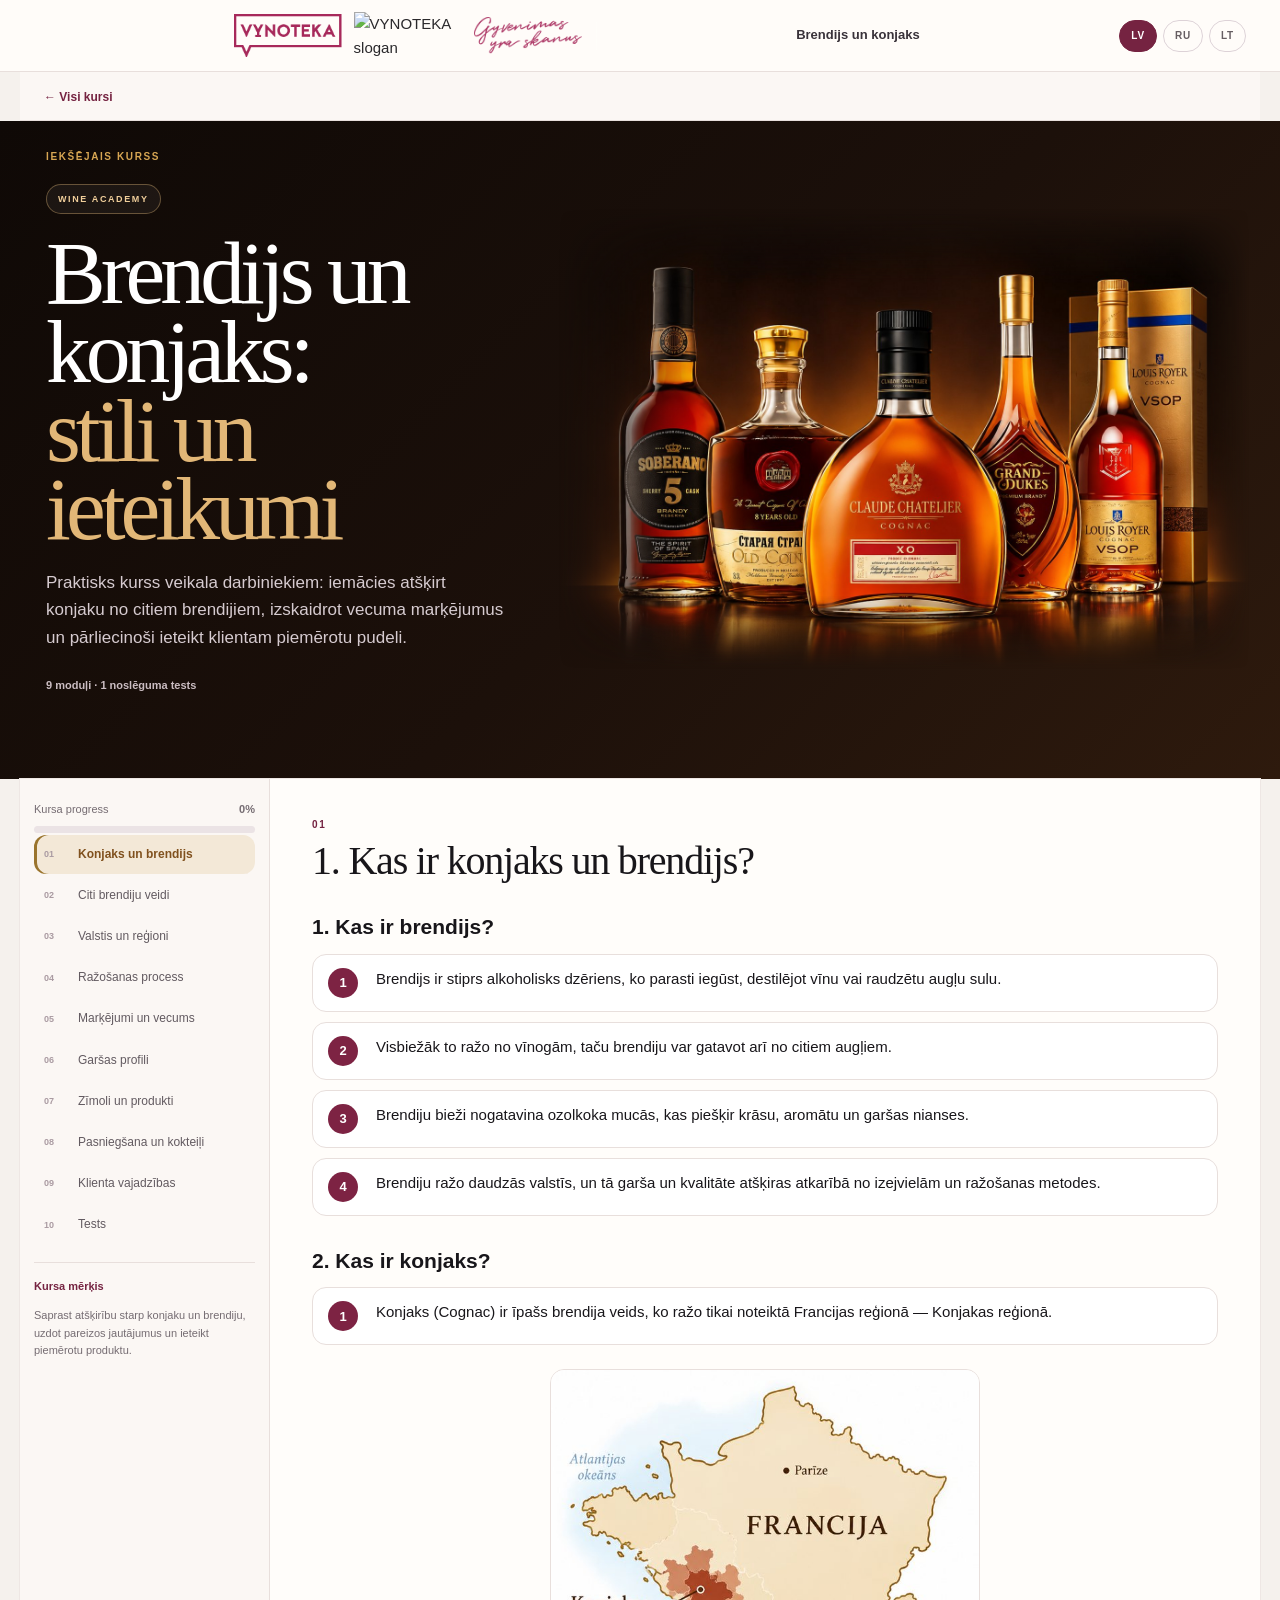
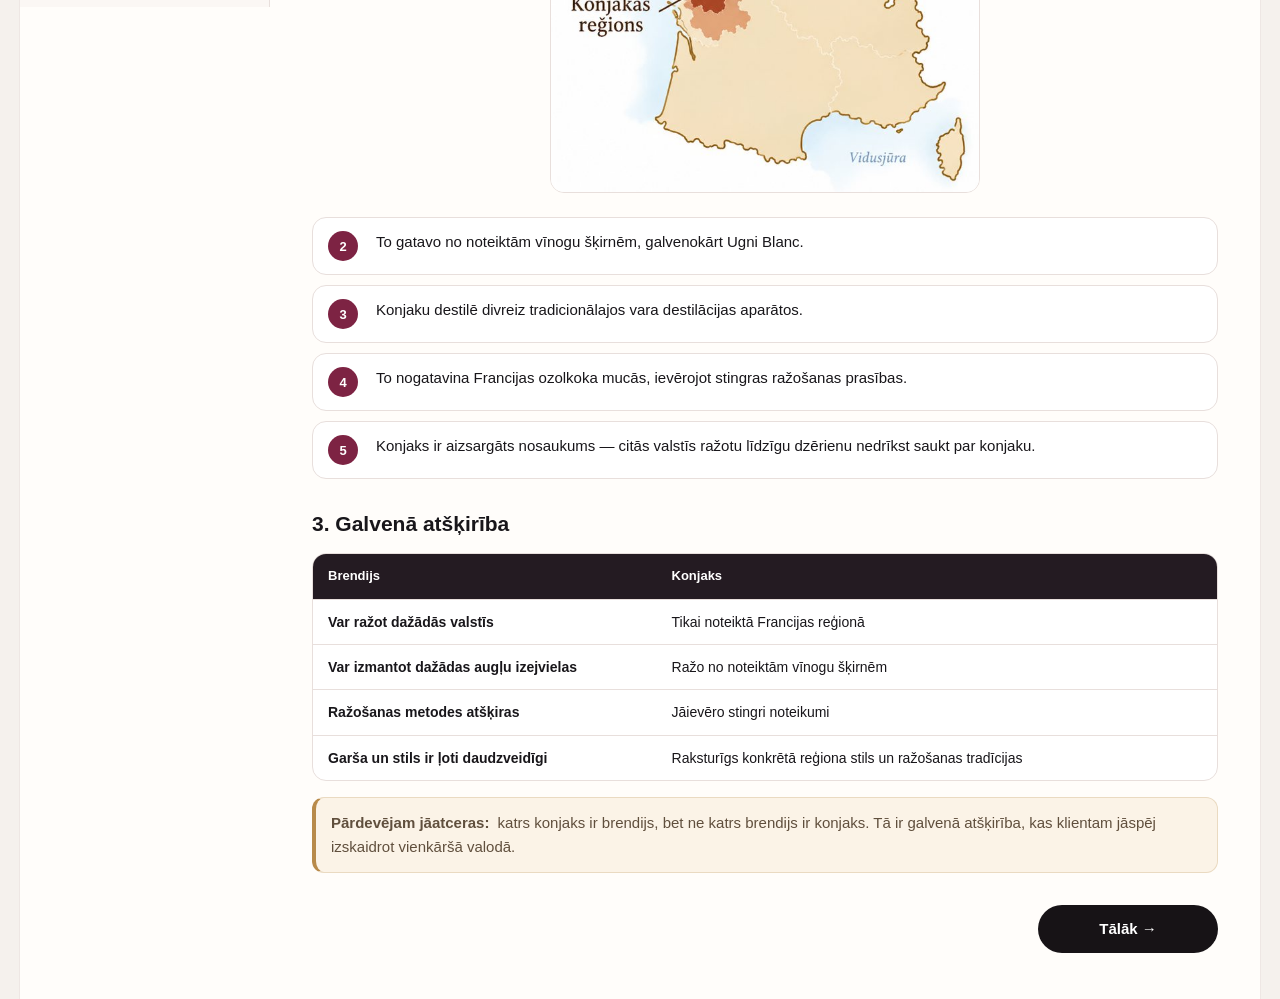
==== commit 2972e998: "Add files via upload" ====
--- a/brandy.html
+++ b/brandy.html
@@ -24,7 +24,7 @@
 @media(max-width:1050px){#landing.brandy-landing .landing-hero{grid-template-columns:1fr;min-height:auto}.brandy-hero-image{margin:0 auto;max-width:680px}}
 p.lead{line-height:1.55;margin:0 0 14px}
 </style></head><body><header class="topbar">
-<div class="brand brand-logos"><img alt="VYNOTEKA" class="brand-logo-main" src="[data-uri]"/><img alt="VYNOTEKA slogan" class="brand-logo-slogan" src="assets/slogan_lv_transparent.png"/></div>
+<div class="brand brand-logos"><img alt="VYNOTEKA" class="brand-logo-main" src="[data-uri]"/><img alt="VYNOTEKA slogan" class="brand-logo-slogan" src="assets/slogan_lv_transparent.png"/><img alt="VYNOTEKA slogan" class="brand-logo-slogan" src="assets/slogan_transparent.png"/></div>
 <div class="top-center"><span data-ru="">Бренди и коньяк</span><span data-lv="">Brendijs un konjaks</span><span data-lt="">Brendis ir konjakas</span></div>
 <div class="language-switch">
 <button class="lang active" id="lvBtn">LV</button>
--- a/style.css
+++ b/style.css
@@ -402,7 +402,7 @@
 }
 
 /* Academy selector and shared course navigation */
-.academy-wordmark{color:#fff;text-decoration:none;font-weight:900;letter-spacing:.06em}.academy-wordmark small{display:block;font-size:8px;letter-spacing:.2em;color:#d8b66e}.academy-selector{max-width:1100px;margin:auto;padding:90px 30px 110px}.selector-intro{max-width:650px;margin-bottom:36px}.selector-intro h1{font:500 64px/1 Georgia,serif;letter-spacing:-3px;margin:9px 0 16px}.selector-intro h1 strong{color:var(--wine)}.selector-intro p{max-width:520px;color:var(--muted);font-size:17px}.course-choice-grid{display:grid;grid-template-columns:1fr 1fr;gap:18px}.course-choice{position:relative;min-height:360px;padding:35px;border-radius:24px;text-decoration:none;overflow:hidden;transition:transform .2s,box-shadow .2s;box-shadow:var(--shadow)}.course-choice:hover{transform:translateY(-4px);box-shadow:0 22px 45px rgba(42,22,29,.2)}.course-choice.sparkling{background:linear-gradient(135deg,#2b1720,#6f2848);color:#fff}.course-choice.whisky{background:linear-gradient(135deg,#1b1714,#704215);color:#fff}.course-choice .eyebrow{color:#eacb8b}.course-choice h2{font:500 39px/1.03 Georgia,serif;letter-spacing:-1.5px;margin:16px 0 13px}.course-choice p{max-width:375px;color:rgba(255,255,255,.78);line-height:1.5}.choice-number{position:absolute;right:26px;top:24px;font-weight:900;font-size:12px;color:rgba(255,255,255,.45)}.choice-icon{display:block;font-size:52px;margin-top:34px}.choice-link{display:block;margin-top:28px;color:#fff;font-size:12px;font-weight:900}.course-homebar{max-width:1240px;margin:0 auto;padding:12px 24px;background:#fbf7f4;border-bottom:1px solid var(--line)}.course-homebar a{color:var(--wine);font-size:12px;font-weight:900;text-decoration:none}.whisky-hero{background:linear-gradient(135deg,#fcf3e8,#f5e2c7 53%,#fbf3e7)}.whisky-app .nav.active{background:#f3e8d7;color:#80511e;box-shadow:inset 3px 0 0 #9a742d}.whisky-app .nav:hover{background:#f8efdf}.whisky-app .progress div{background:linear-gradient(90deg,#80511e,#d0a55b)}.whisky-app .big-fact>span,.whisky-app .sales-grid b{color:#80511e}@media(max-width:700px){.academy-selector{padding:52px 15px 65px}.selector-intro h1{font-size:43px;letter-spacing:-2px}.course-choice-grid{grid-template-columns:1fr}.course-choice{min-height:300px;padding:25px}.course-choice h2{font-size:34px}.course-homebar{padding:10px 14px}}
+.academy-wordmark{color:#fff;text-decoration:none;font-weight:900;letter-spacing:.06em}.academy-wordmark small{display:block;font-size:8px;letter-spacing:.2em;color:#d8b66e}.academy-selector{max-width:1100px;margin:auto;padding:90px 30px 110px}.selector-intro{max-width:650px;margin-bottom:36px}.selector-intro h1{font:500 64px/1 Georgia,serif;letter-spacing:-3px;margin:9px 0 16px}.selector-intro h1 strong{color:var(--wine)}.selector-intro p{max-width:520px;color:var(--muted);font-size:17px}.course-choice-grid{display:grid;grid-template-columns:repeat(3,1fr);gap:18px}.course-choice{position:relative;min-height:360px;padding:35px;border-radius:24px;text-decoration:none;overflow:hidden;transition:transform .2s,box-shadow .2s;box-shadow:var(--shadow)}.course-choice:hover{transform:translateY(-4px);box-shadow:0 22px 45px rgba(42,22,29,.2)}.course-choice.sparkling{background:linear-gradient(135deg,#2b1720,#6f2848);color:#fff}.course-choice.whisky{background:linear-gradient(135deg,#1b1714,#704215);color:#fff}.course-choice.brandy{background:linear-gradient(135deg,#25110d,#8a3f1a);color:#fff}.course-choice .eyebrow{color:#eacb8b}.course-choice h2{font:500 39px/1.03 Georgia,serif;letter-spacing:-1.5px;margin:16px 0 13px}.course-choice p{max-width:375px;color:rgba(255,255,255,.78);line-height:1.5}.choice-number{position:absolute;right:26px;top:24px;font-weight:900;font-size:12px;color:rgba(255,255,255,.45)}.choice-icon{display:block;font-size:52px;margin-top:34px}.choice-link{display:block;margin-top:28px;color:#fff;font-size:12px;font-weight:900}.course-homebar{max-width:1240px;margin:0 auto;padding:12px 24px;background:#fbf7f4;border-bottom:1px solid var(--line)}.course-homebar a{color:var(--wine);font-size:12px;font-weight:900;text-decoration:none}.whisky-hero{background:linear-gradient(135deg,#fcf3e8,#f5e2c7 53%,#fbf3e7)}.whisky-app .nav.active{background:#f3e8d7;color:#80511e;box-shadow:inset 3px 0 0 #9a742d}.whisky-app .nav:hover{background:#f8efdf}.whisky-app .progress div{background:linear-gradient(90deg,#80511e,#d0a55b)}.whisky-app .big-fact>span,.whisky-app .sales-grid b{color:#80511e}@media(min-width:1000px){.course-choice{min-height:320px;padding:28px}.course-choice h2{font-size:34px}}@media(max-width:999px){.course-choice-grid{grid-template-columns:1fr 1fr}}@media(max-width:700px){.academy-selector{padding:52px 15px 65px}.selector-intro h1{font-size:43px;letter-spacing:-2px}.course-choice-grid{grid-template-columns:1fr}.course-choice{min-height:300px;padding:25px}.course-choice h2{font-size:34px}.course-homebar{padding:10px 14px}}
 
 /* Keep one language visible at a time, including elements styled as blocks. */
 html[lang="lv"] [data-ru]{display:none!important}
